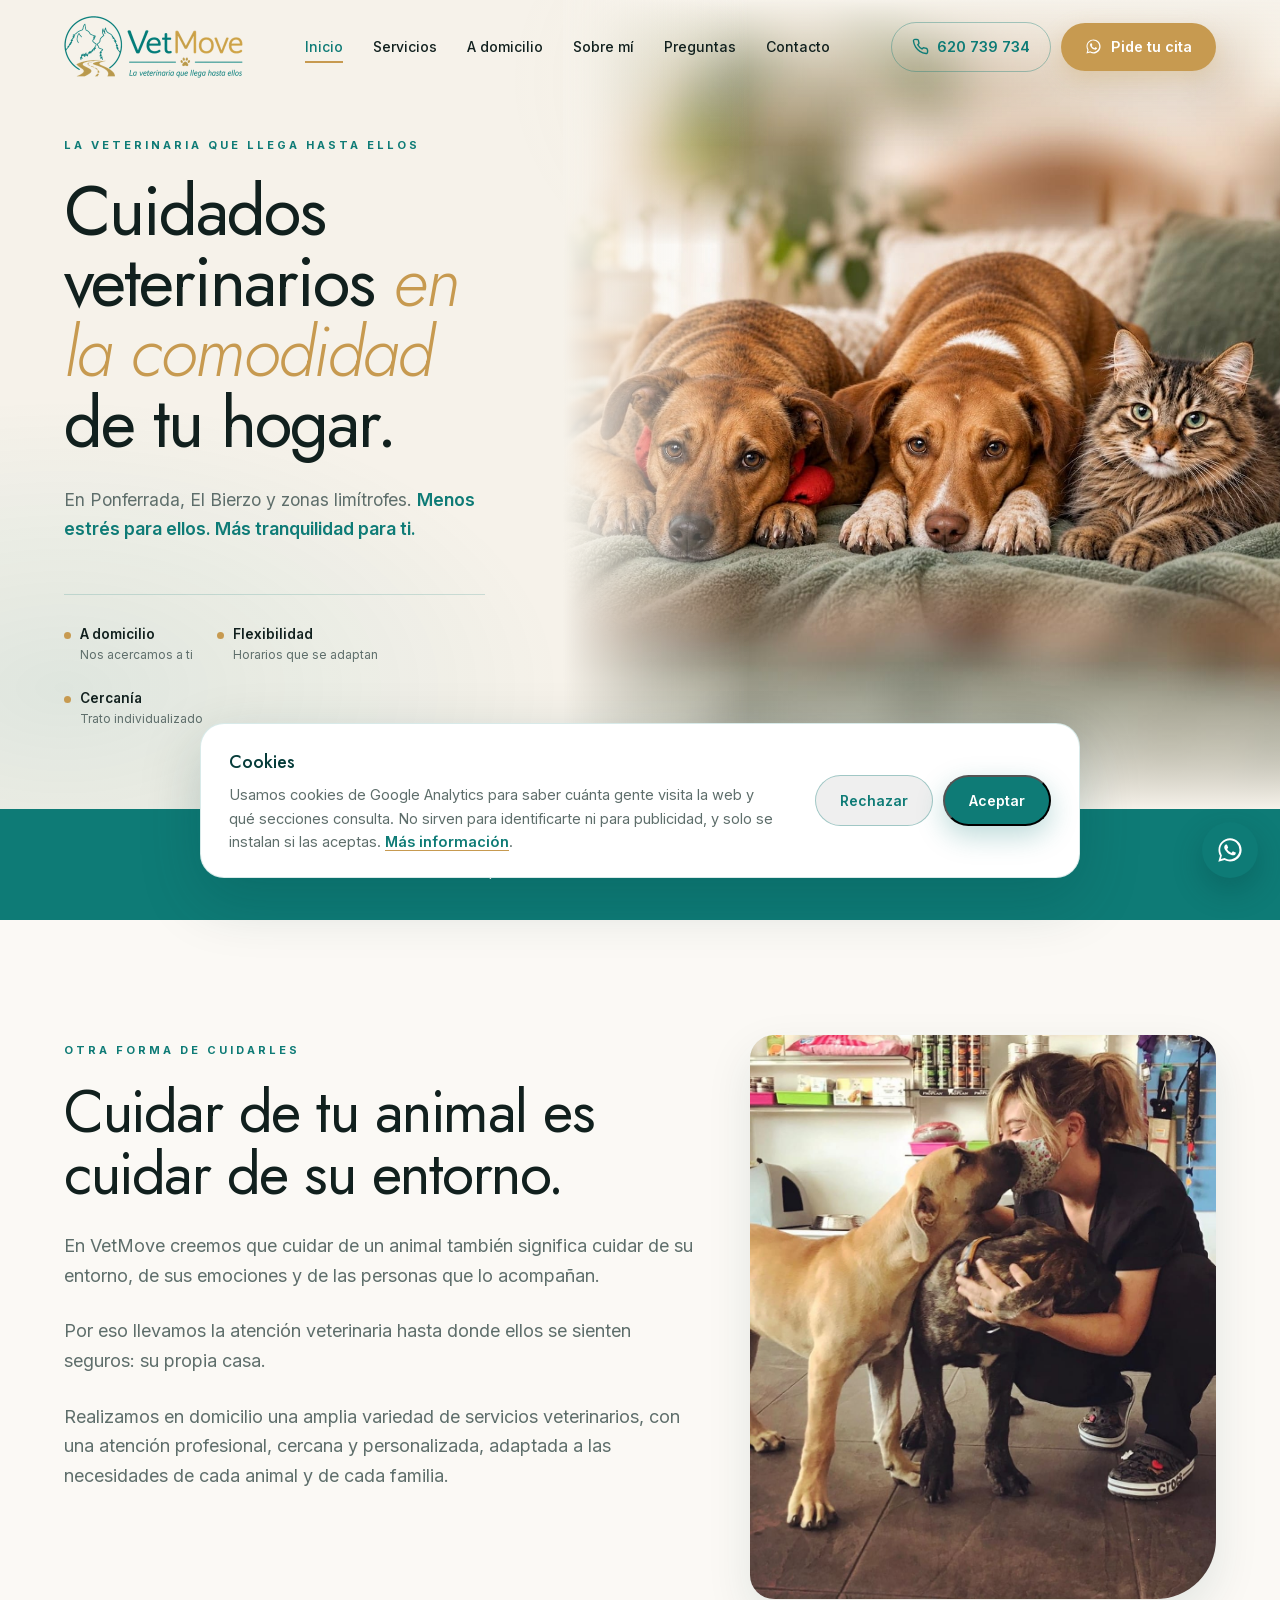
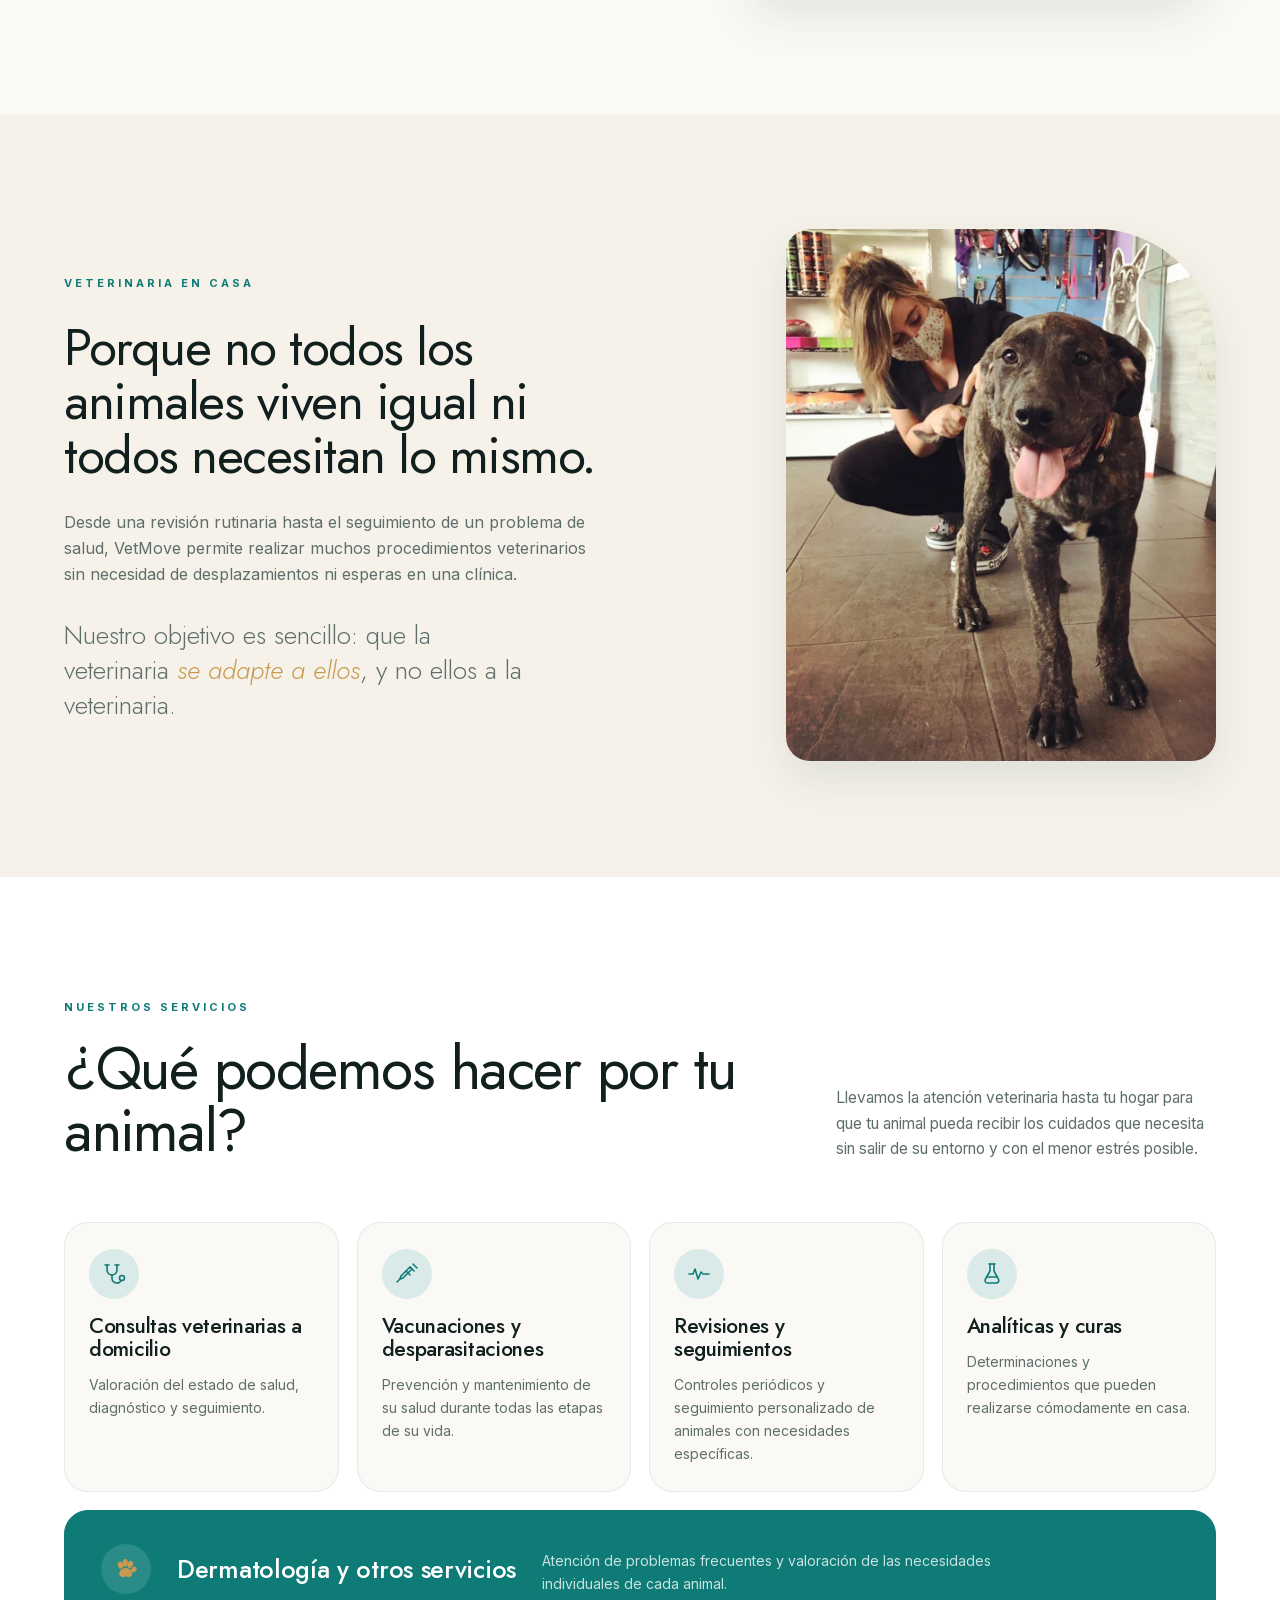
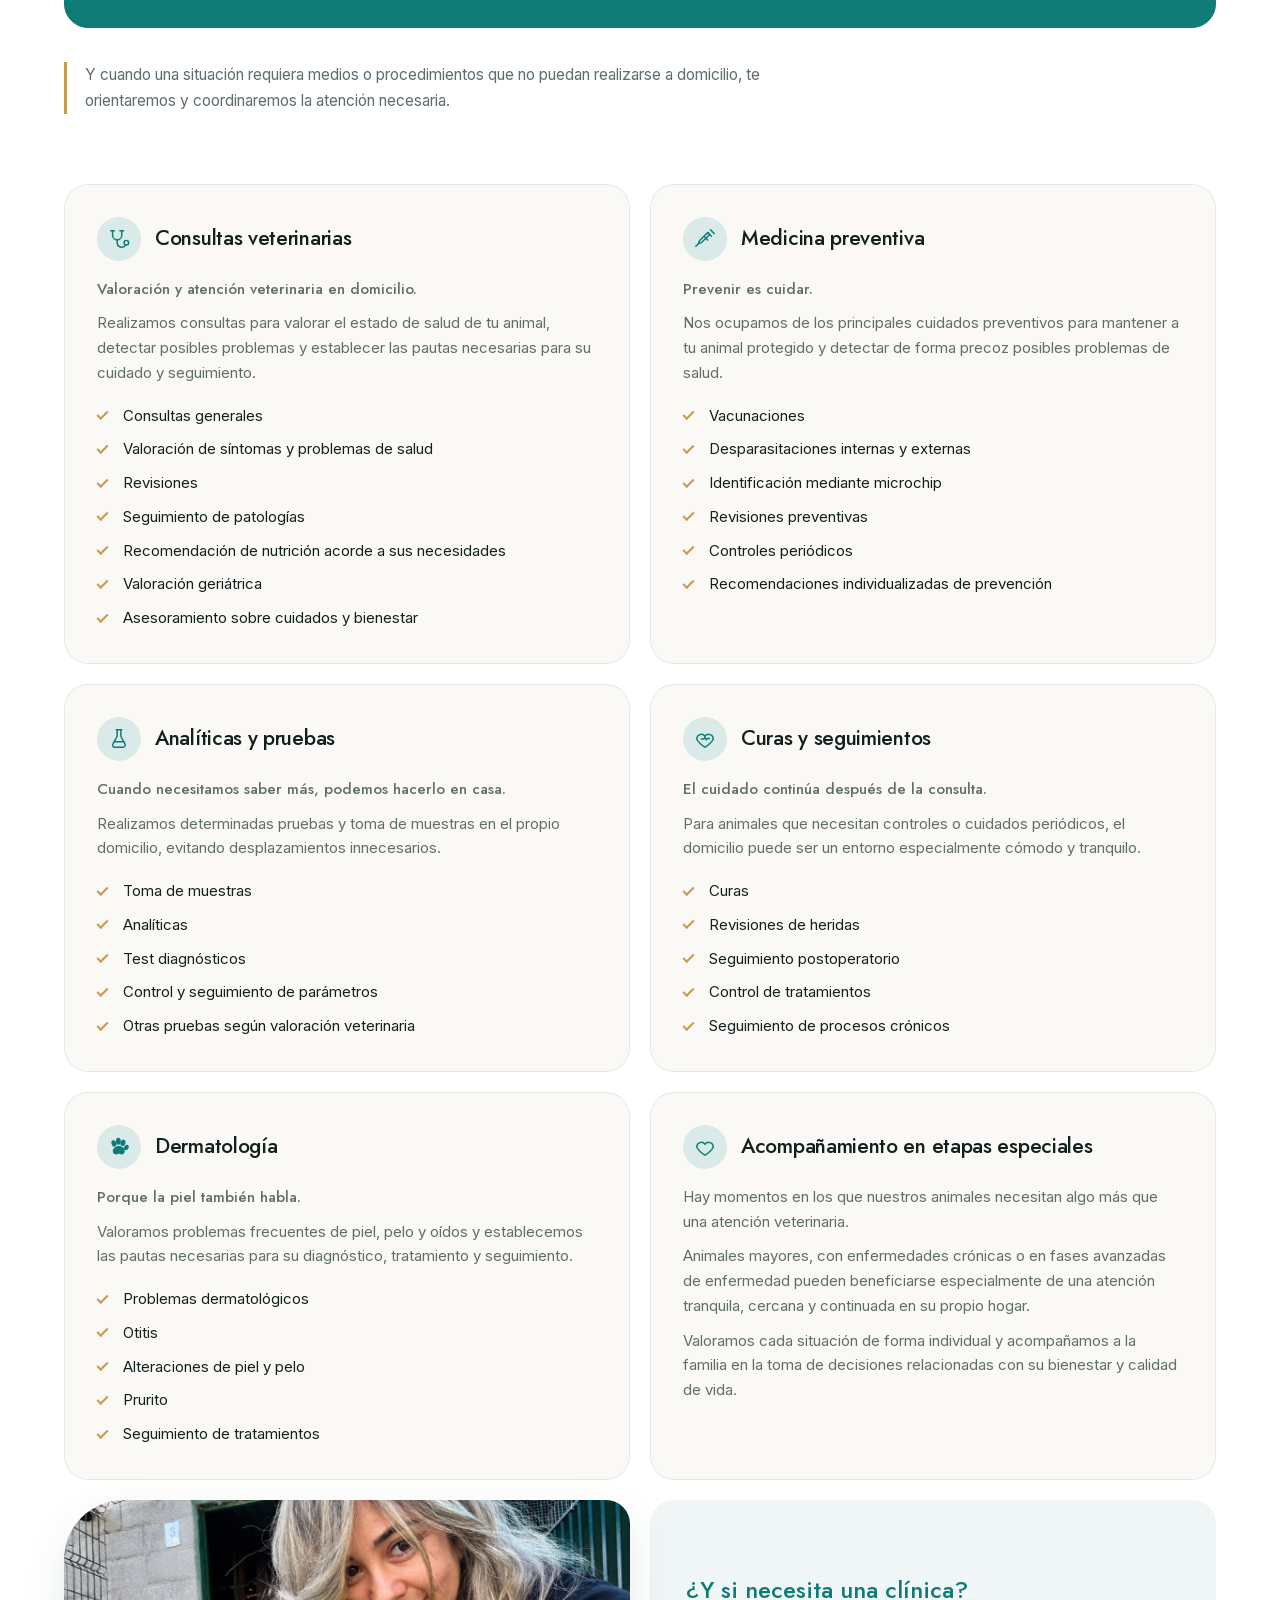
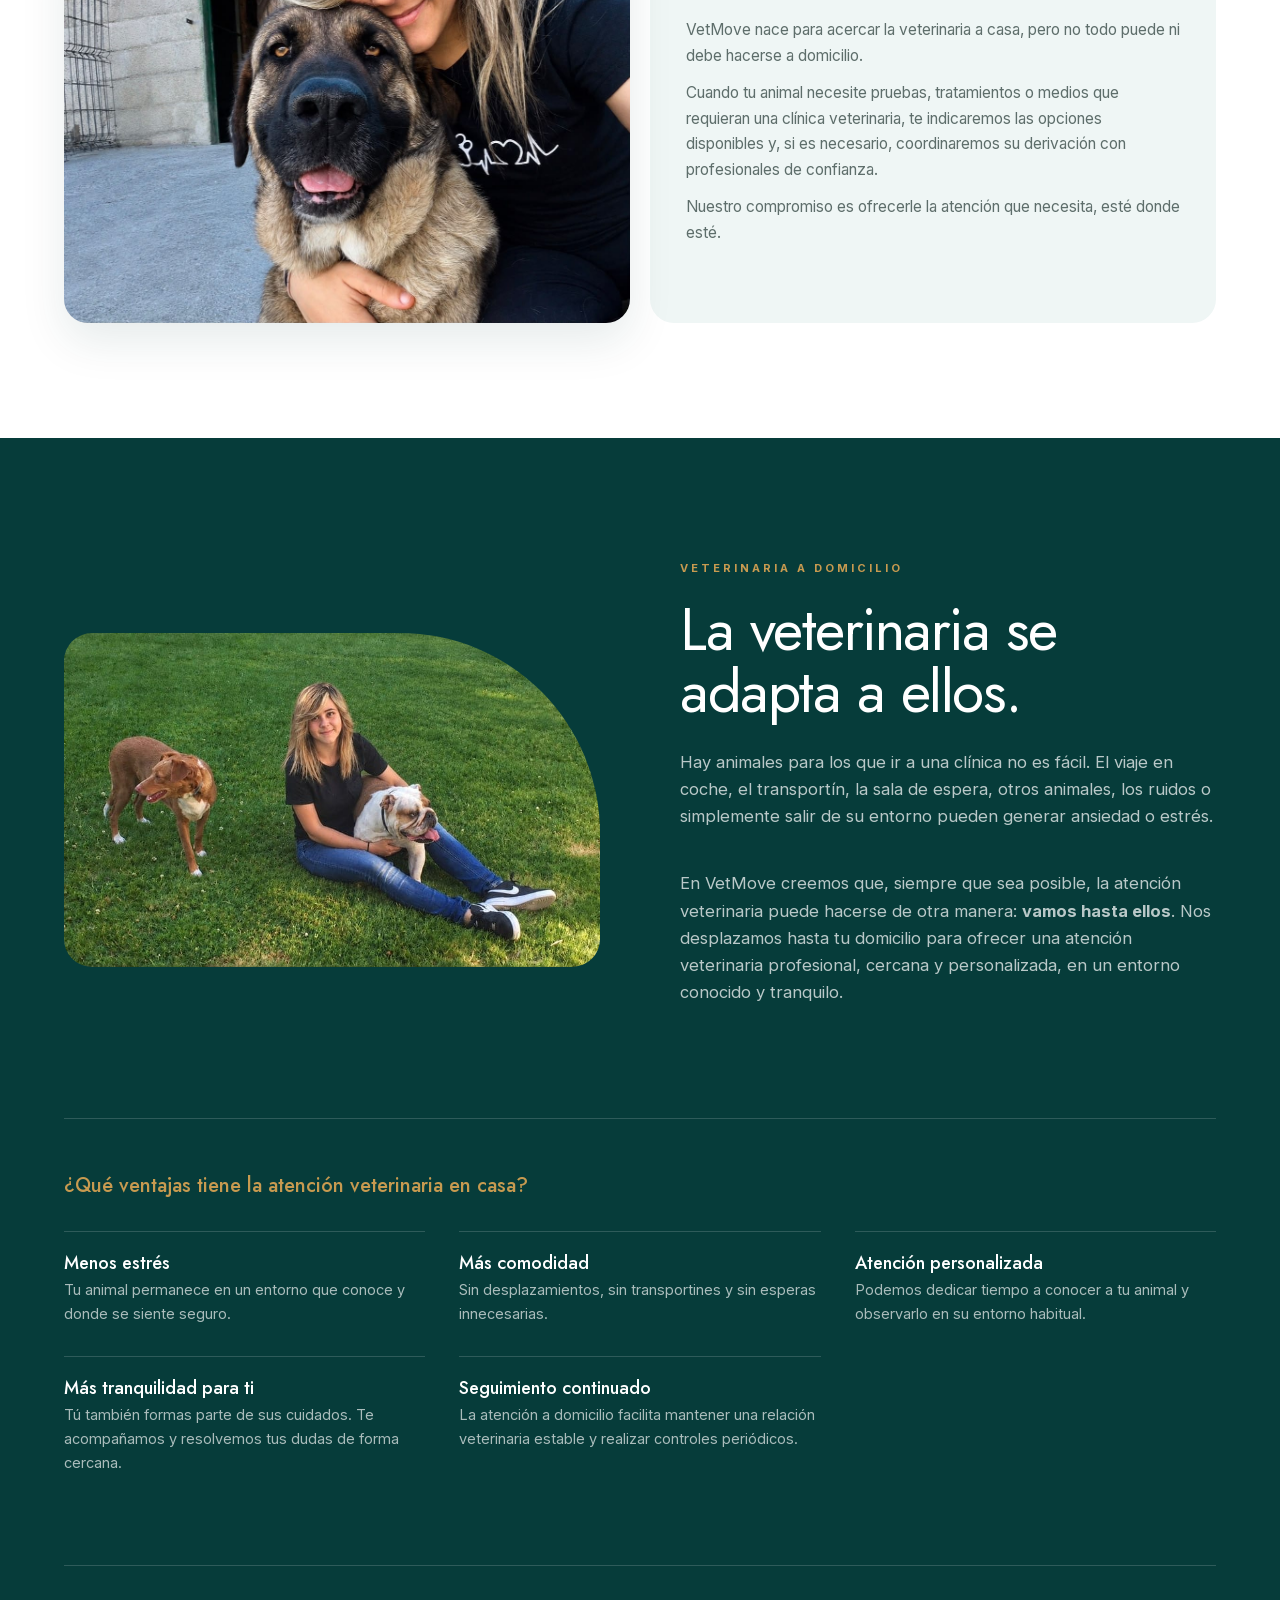
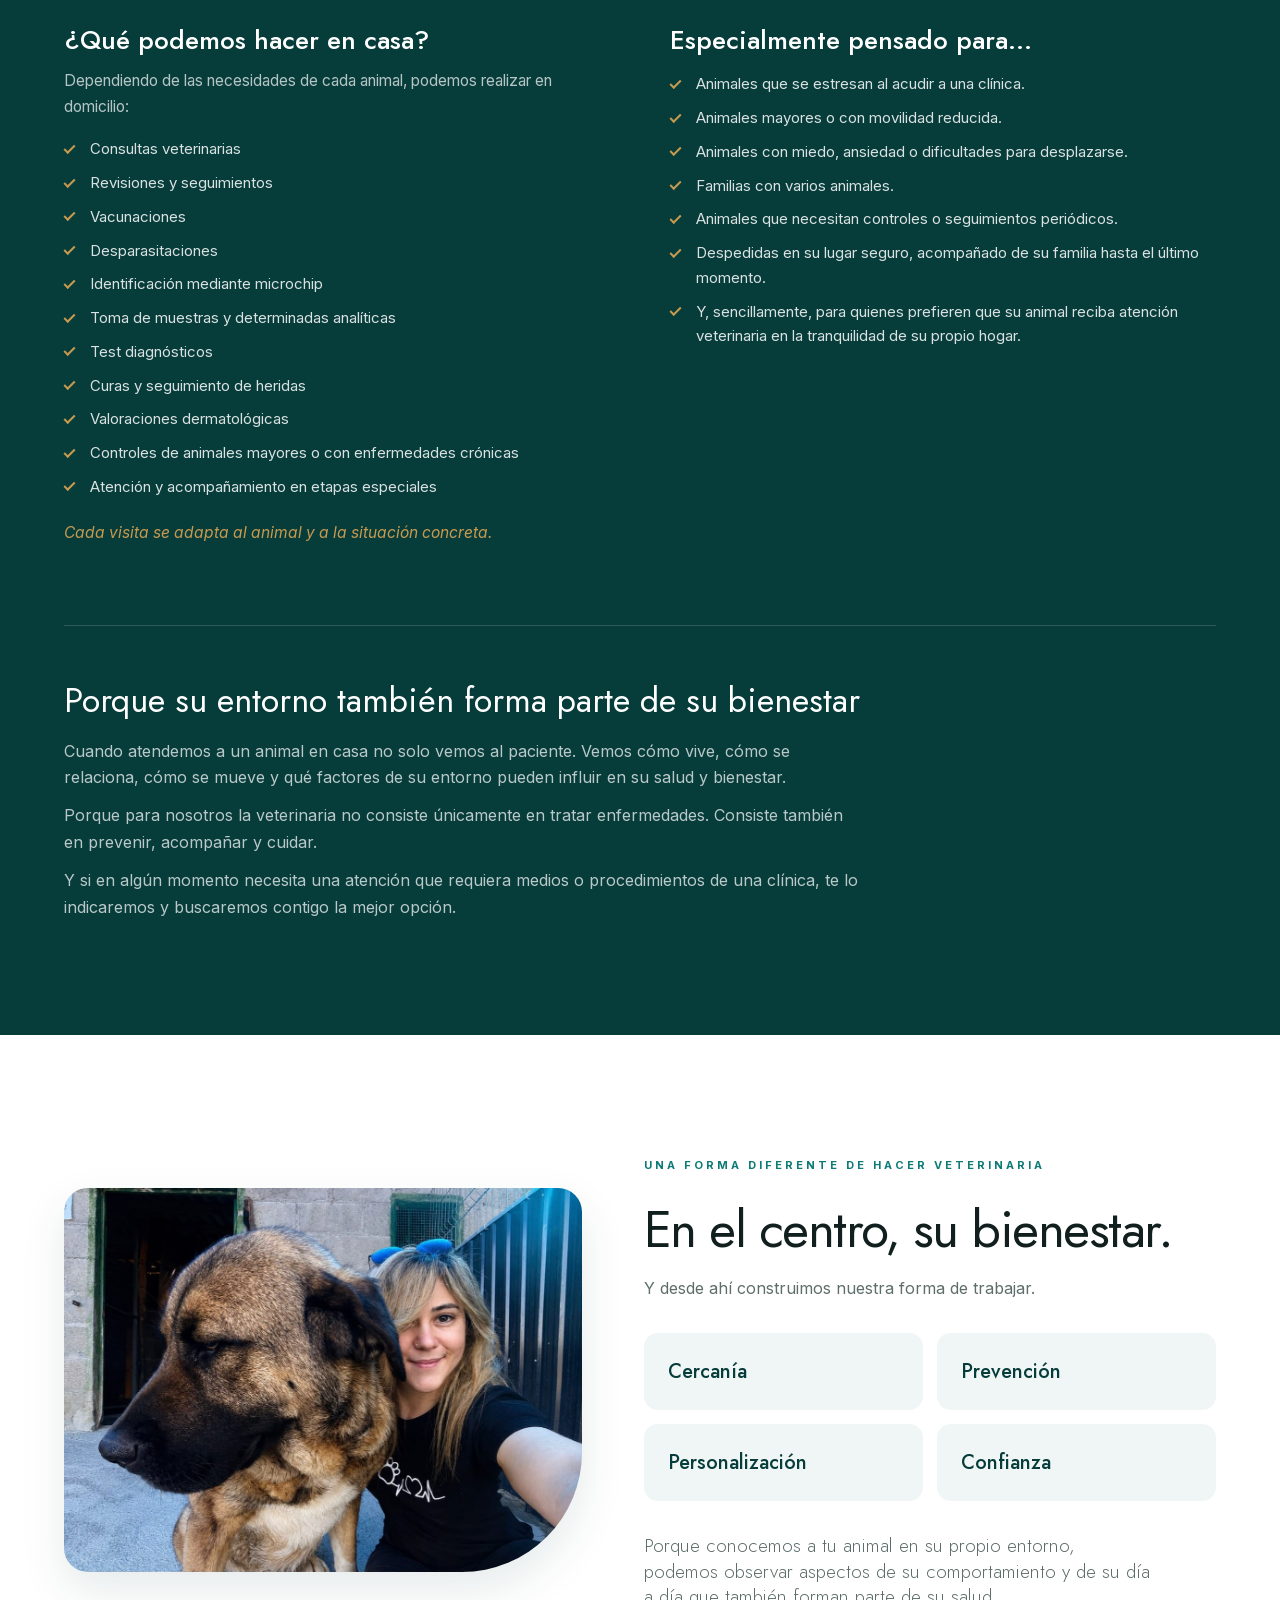
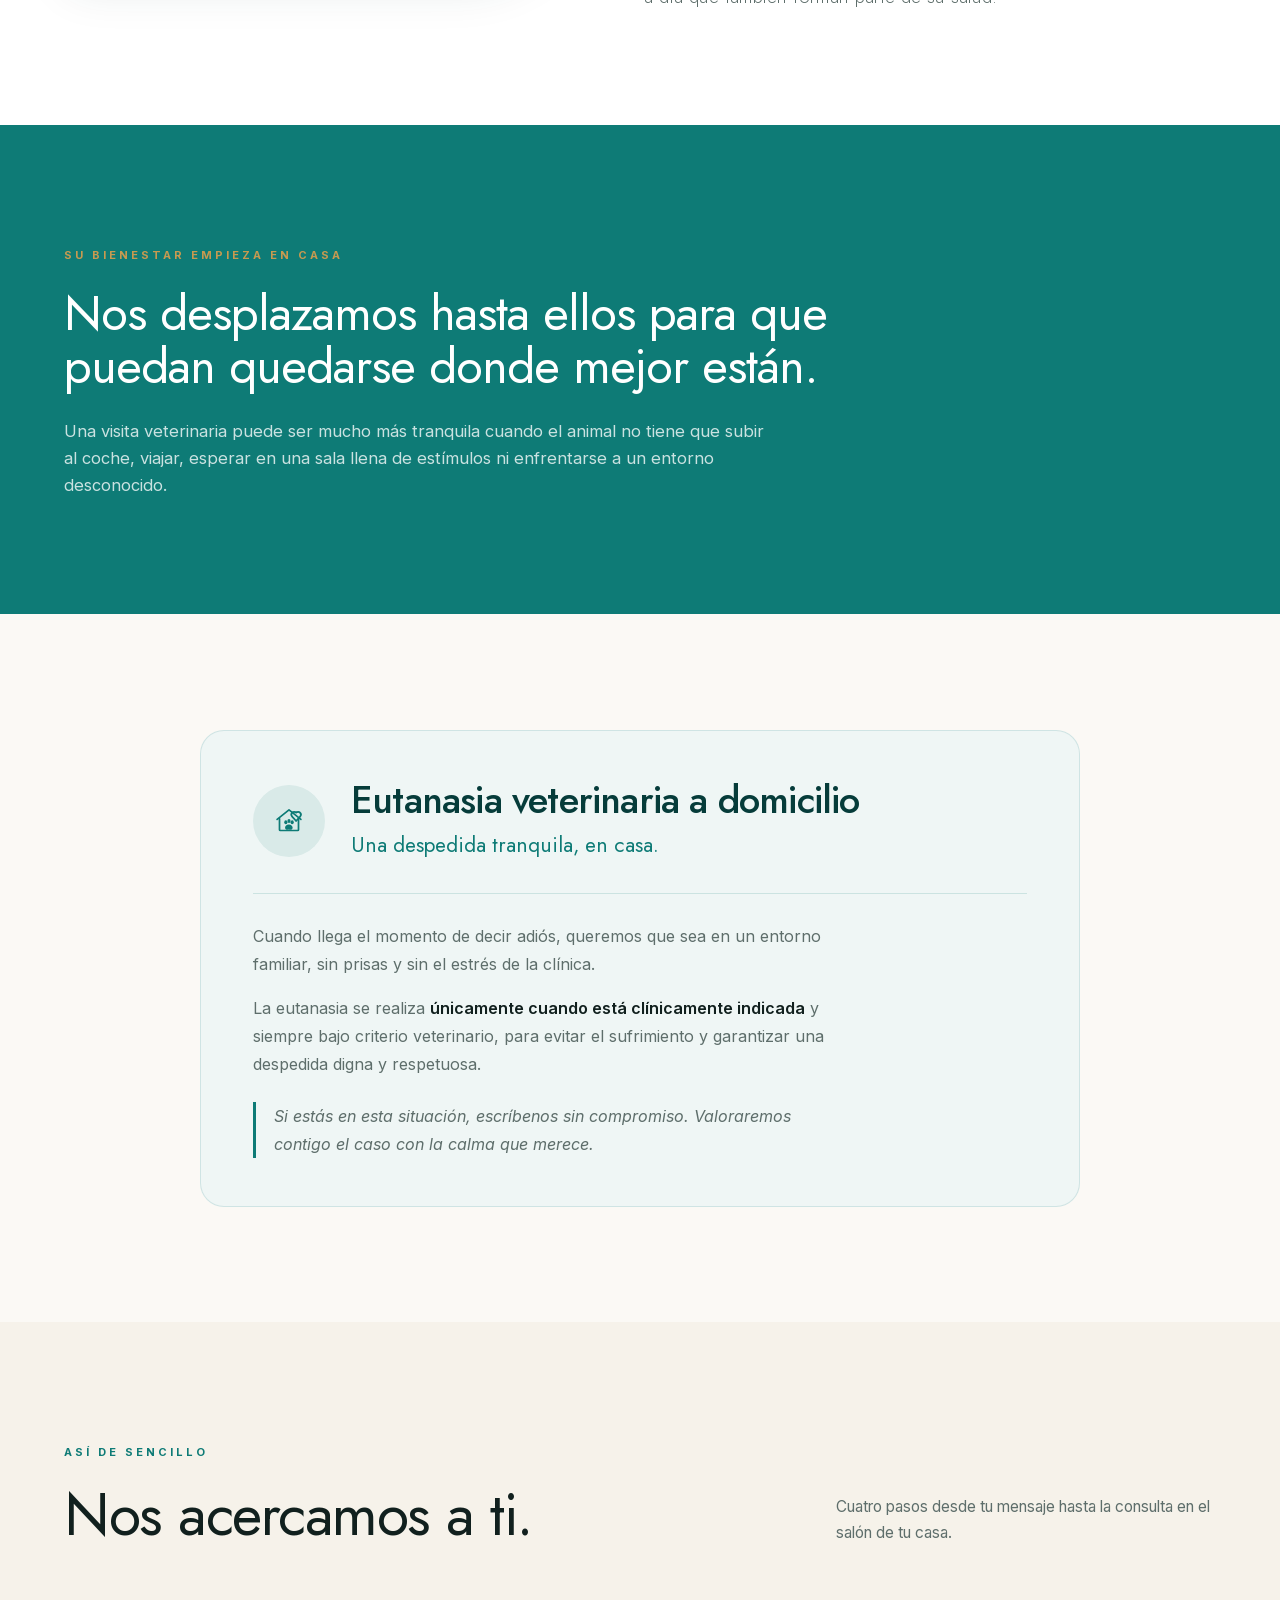
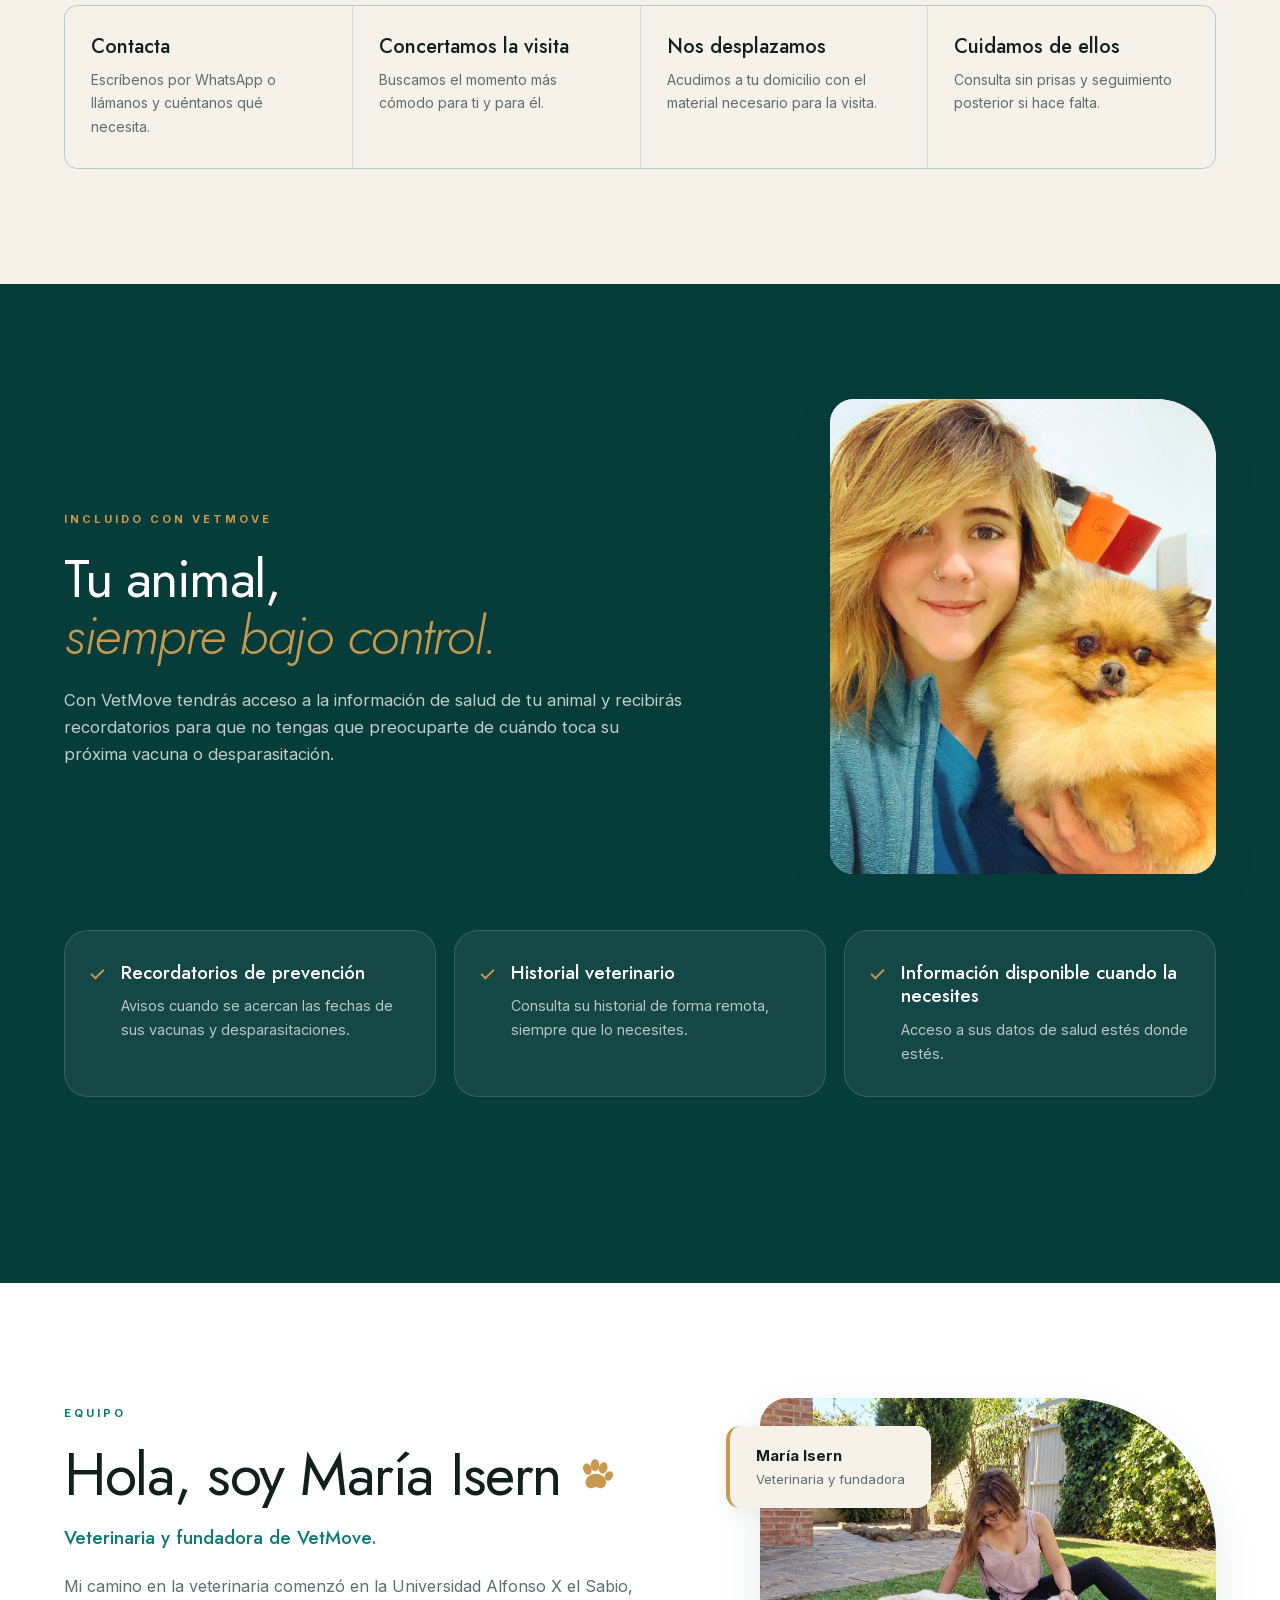
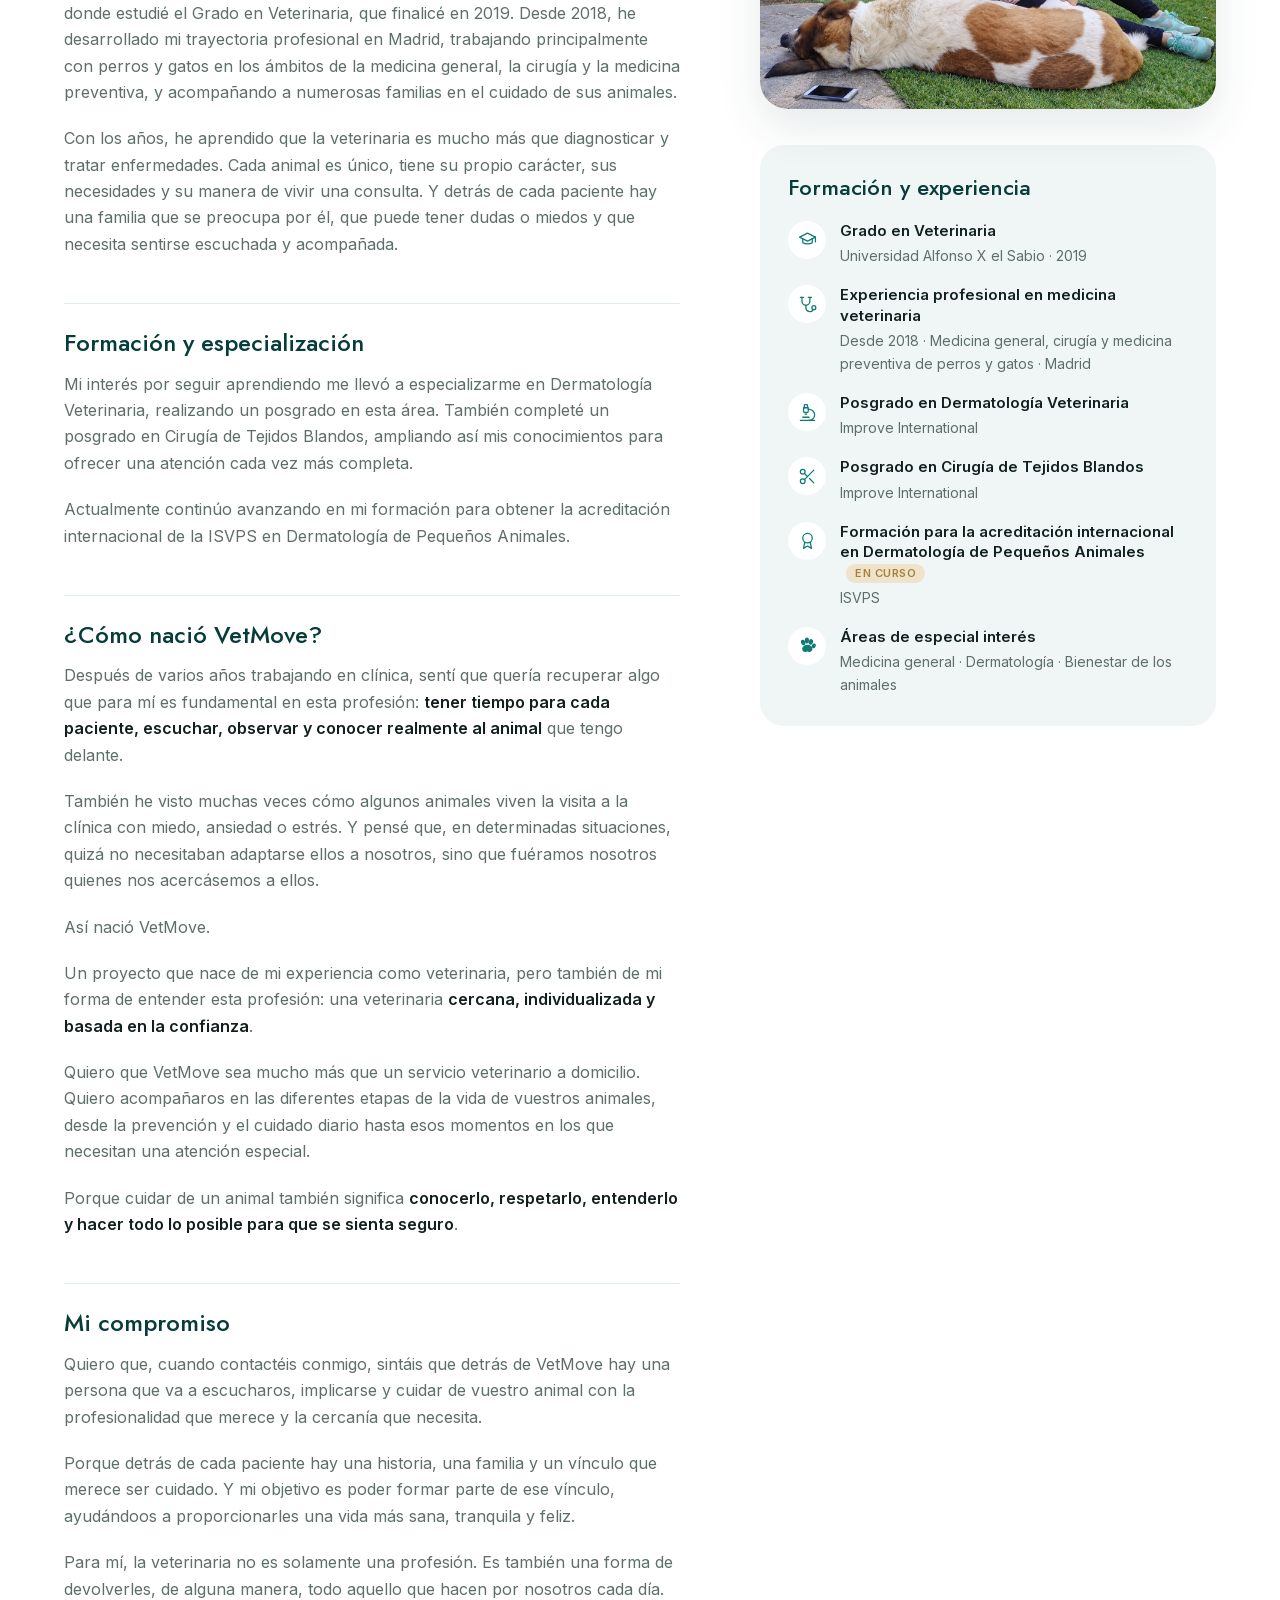
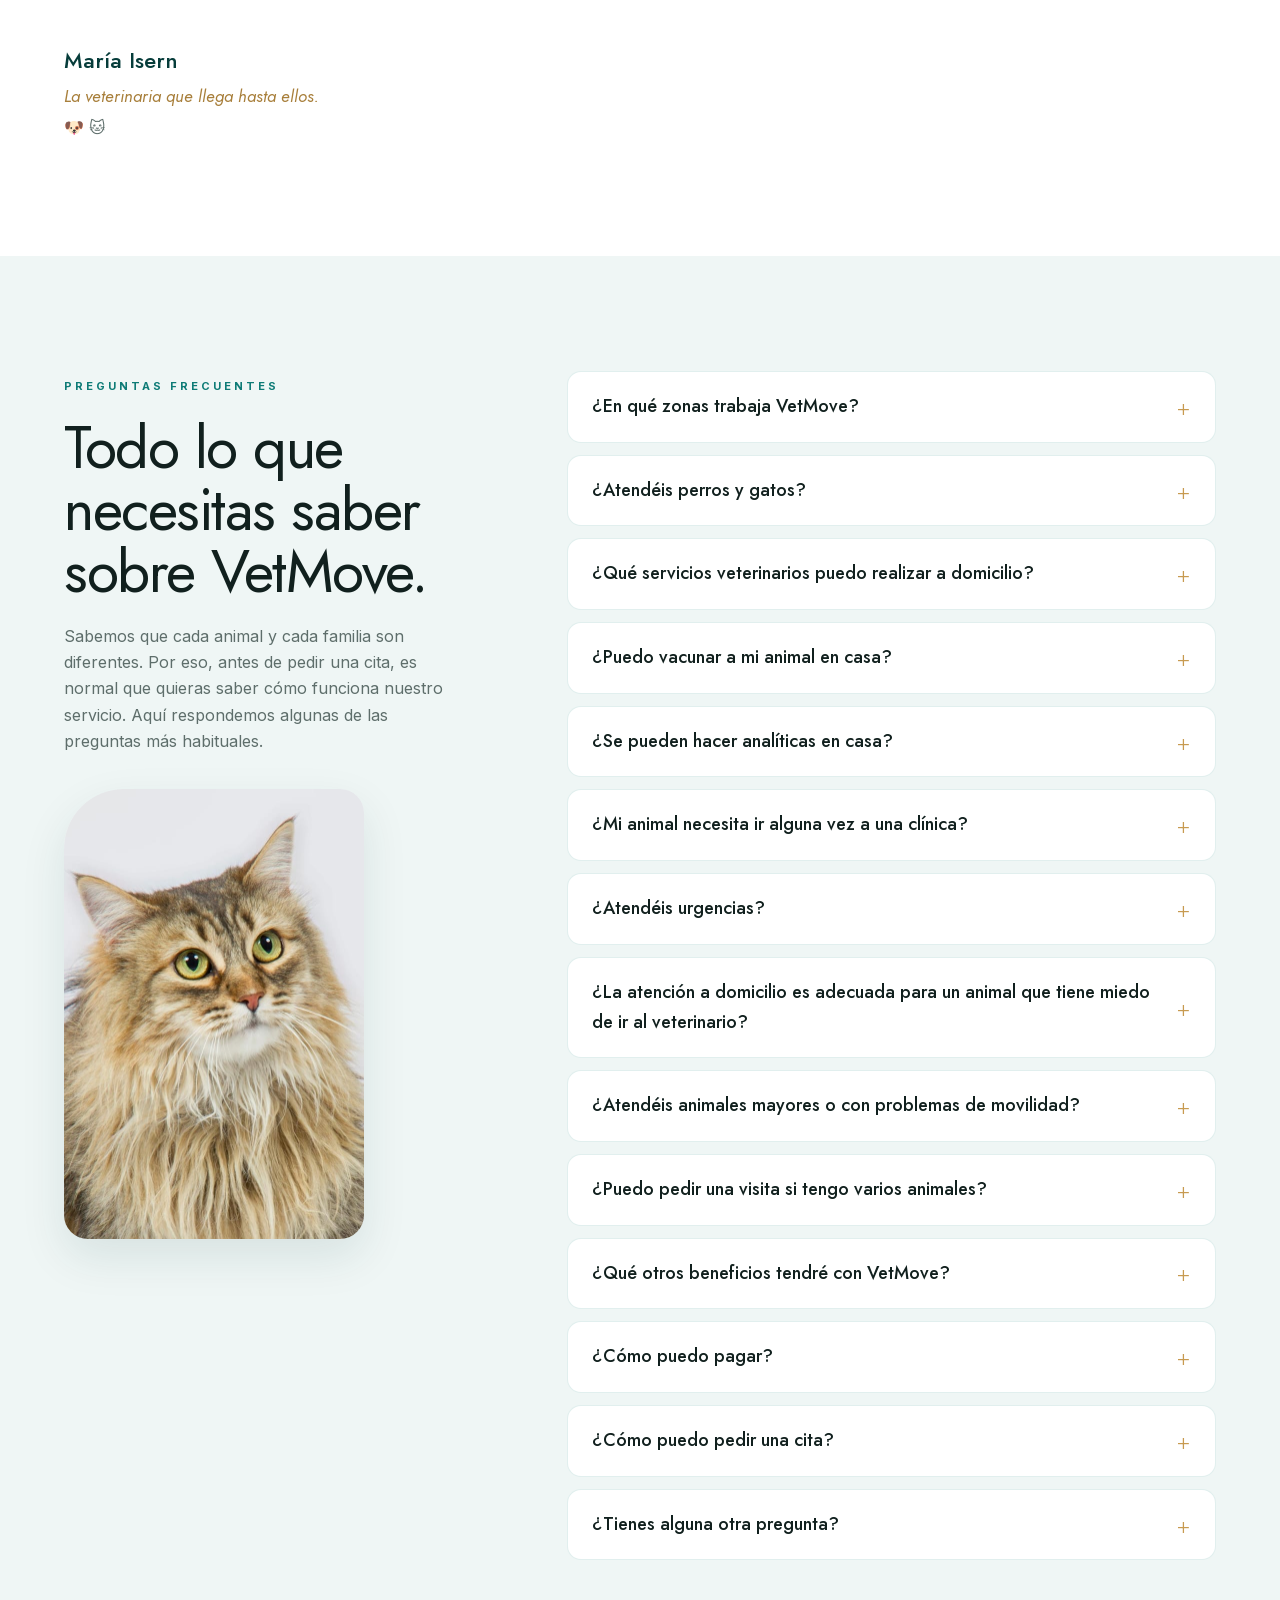
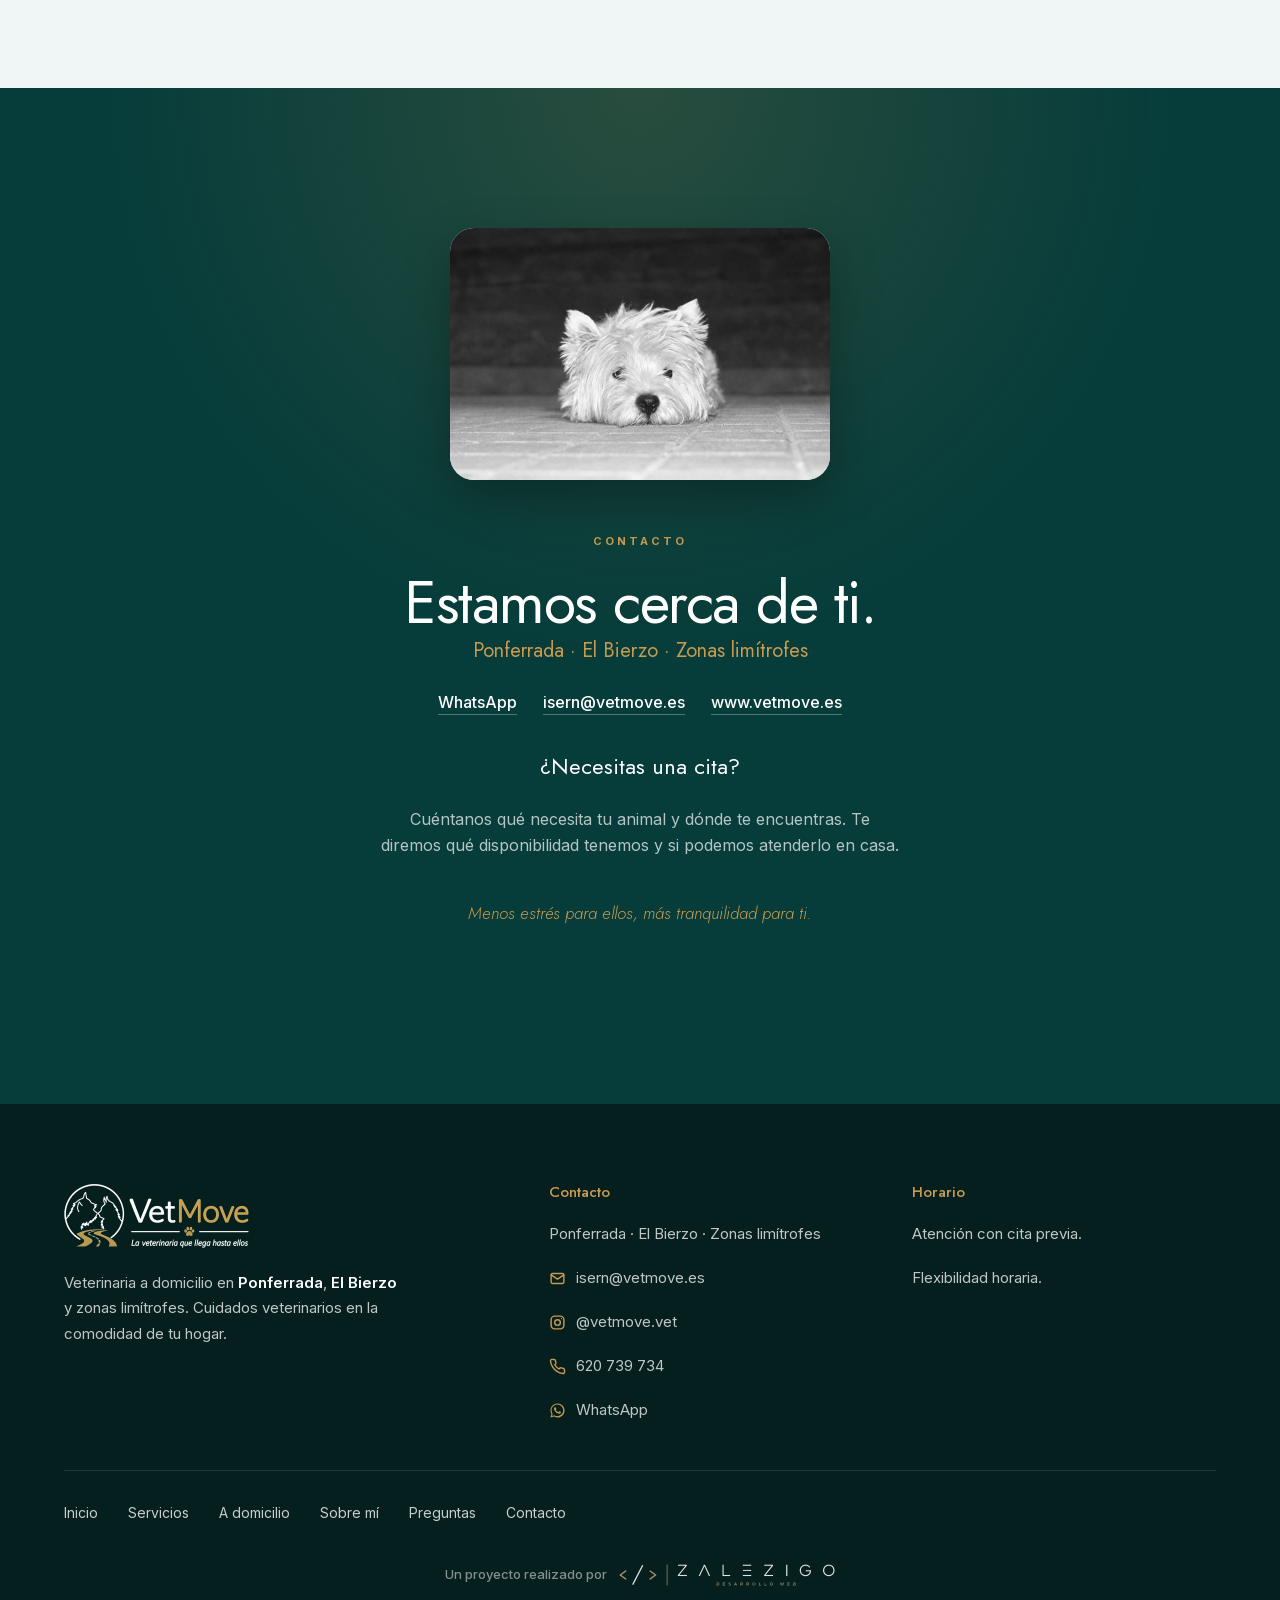
==== index.html @ a538770e "Anadir el codigo postal a los datos estructurados El bloque de datos que lee Google tenia localidad " ====
<!DOCTYPE html>
<html lang="es">

<head>
    <meta charset="UTF-8">
    <meta name="viewport" content="width=device-width, initial-scale=1.0">
    <meta name="theme-color" content="#0E7B76">

    <title>VetMove | Veterinaria a domicilio en Ponferrada y El Bierzo</title>

    <meta name="description"
        content="Veterinaria a domicilio en Ponferrada, El Bierzo y zonas limítrofes. Cuidados en la comodidad de tu hogar: menos estrés para ellos, más tranquilidad para ti.">

    <link rel="canonical" href="https://vetmove.es/">

    <!-- Redes sociales / WhatsApp -->
    <meta property="og:type" content="website">
    <meta property="og:locale" content="es_ES">
    <meta property="og:site_name" content="VetMove">
    <meta property="og:title" content="VetMove | La veterinaria que llega hasta ellos">
    <meta property="og:description"
        content="Cuidados veterinarios en la comodidad de tu hogar, en Ponferrada, El Bierzo y zonas limítrofes.">
    <meta property="og:url" content="https://vetmove.es/">
    <meta property="og:image" content="https://vetmove.es/img/mascotas-fundadora.jpg">
    <meta name="twitter:card" content="summary_large_image">

    <link rel="icon" href="img/logo-vetmove-emblema.png" type="image/png">    <link rel="stylesheet" href="css/style.css?v=78">
</head>

<body>

    <a href="#inicio" class="skip-link">Saltar al contenido</a>


    <!-- ==================== HEADER ==================== -->
    <header class="header" id="header">

        <div class="container nav">

            <a href="#inicio" class="logo">
                <img src="img/logo-vetmove.png"
                    alt="VetMove · La veterinaria que llega hasta ellos"
                    width="358" height="124">
            </a>

            <nav class="nav-menu" id="nav-menu" aria-label="Menú principal">
                <a href="#inicio">Inicio</a>
                <a href="#servicios">Servicios</a>
                <a href="#domicilio">A domicilio</a>
                <a href="#sobre-mi">Sobre mí</a>
                <a href="#faq">Preguntas</a>
                <a href="#contacto">Contacto</a>
            </nav>

            <div class="nav-acciones">

                <a href="tel:+34620739734" class="btn btn-llamar" aria-label="Llamar al 620 739 734">
                    <svg viewBox="0 0 24 24" fill="none" stroke="currentColor" stroke-width="2" stroke-linecap="round" stroke-linejoin="round" aria-hidden="true">
                        <path d="M22 16.9v3a2 2 0 0 1-2.2 2 19.8 19.8 0 0 1-8.6-3.1 19.5 19.5 0 0 1-6-6A19.8 19.8 0 0 1 2.1 4.2 2 2 0 0 1 4.1 2h3a2 2 0 0 1 2 1.7c.1.9.3 1.8.6 2.6a2 2 0 0 1-.5 2.1L8.1 9.5a16 16 0 0 0 6 6l1.1-1.1a2 2 0 0 1 2.1-.5c.8.3 1.7.5 2.6.6a2 2 0 0 1 1.7 2z" />
                    </svg>
                    <span>620 739 734</span>
                </a>

                <a href="https://wa.me/34620739734" class="btn btn-nav" target="_blank" rel="noopener">
                    <svg viewBox="0 0 24 24" fill="currentColor" aria-hidden="true">
                        <path d="M12.04 2C6.58 2 2.13 6.45 2.13 11.91c0 1.75.46 3.45 1.32 4.95L2 22l5.25-1.38c1.45.79 3.08 1.21 4.79 1.21h.01c5.46 0 9.91-4.45 9.91-9.91S17.5 2 12.04 2zm0 18.15h-.01c-1.52 0-3.01-.41-4.3-1.18l-.31-.18-3.2.84.85-3.12-.2-.32a8.21 8.21 0 0 1-1.26-4.38c0-4.54 3.7-8.23 8.24-8.23a8.2 8.2 0 0 1 8.23 8.24c0 4.54-3.7 8.23-8.24 8.23zm4.52-6.16c-.25-.12-1.47-.72-1.69-.81-.23-.08-.39-.12-.56.13-.16.24-.64.8-.79.97-.14.16-.29.18-.54.06-.25-.13-1.05-.39-1.99-1.23-.74-.66-1.23-1.47-1.38-1.72-.14-.25-.01-.38.11-.5.11-.11.25-.29.37-.43.13-.15.17-.25.25-.41.08-.17.04-.31-.02-.43-.06-.13-.56-1.35-.77-1.84-.2-.48-.41-.42-.56-.43h-.48c-.16 0-.43.06-.65.31-.22.25-.85.84-.85 2.04s.87 2.37 1 2.53c.12.17 1.72 2.62 4.16 3.67.58.25 1.03.4 1.39.51.58.19 1.11.16 1.53.1.47-.07 1.44-.59 1.64-1.16.2-.57.2-1.05.14-1.16-.06-.1-.22-.16-.47-.28z" />
                    </svg>
                    <span>Pide tu cita</span>
                </a>

            </div>

            <button class="menu-toggle" id="menu-toggle"
                aria-label="Abrir menú" aria-expanded="false" aria-controls="nav-menu">
                <span></span>
                <span></span>
                <span></span>
            </button>

        </div>

    </header>


    <main>

        <!-- ==================== INICIO / HERO ==================== -->
        <section class="hero" id="inicio">

            <div class="container hero-grid">

                <div class="hero-content">

                    <span class="eyebrow dark">
                        La veterinaria que llega hasta ellos
                    </span>

                    <h1>
                        Cuidados veterinarios
                        <span>en la comodidad</span>
                        de tu hogar.
                    </h1>

                    <p class="hero-text">
                        En Ponferrada, El Bierzo y zonas limítrofes.
                        <strong>Menos estrés para ellos. Más tranquilidad para ti.</strong>
                    </p>



                    <ul class="hero-info">

                        <li>
                            <strong>A domicilio</strong>
                            <span>Nos acercamos a ti</span>
                        </li>

                        <li>
                            <strong>Flexibilidad</strong>
                            <span>Horarios que se adaptan</span>
                        </li>

                        <li>
                            <strong>Cercanía</strong>
                            <span>Trato individualizado</span>
                        </li>

                    </ul>

                </div>


                <!-- EL SELLO DE VETMOVE: sus tres mascotas -->
                <figure class="hero-figure">

                    <span class="media hero-image">
                        <img src="img/portada-fundida.jpg"
                            alt="Los dos perros y el gato de María Isern, descansando juntos en casa sobre una manta"
                            width="1400" height="1330" loading="eager" fetchpriority="high">
                    </span>

                    <figcaption>
                        <span aria-hidden="true">♡</span>
                        Menos estrés para ellos, más tranquilidad para ti
                    </figcaption>

                </figure>

            </div>

        </section>


        <!-- ==================== SELLO / MARCA ==================== -->
        <section class="stamp">

            <div class="container stamp-inner">

                <span class="paw" aria-hidden="true">
                    <svg viewBox="0 0 100 100">
                        <ellipse cx="27" cy="34" rx="11" ry="15" transform="rotate(-18 27 34)" />
                        <ellipse cx="47" cy="24" rx="11" ry="16" />
                        <ellipse cx="68" cy="31" rx="11" ry="15" transform="rotate(16 68 31)" />
                        <ellipse cx="83" cy="52" rx="10" ry="13" transform="rotate(34 83 52)" />
                        <path d="M50 46c14 0 26 11 26 23 0 9-7 15-16 15-5 0-7-3-11-3s-6 3-11 3c-9 0-16-6-16-15 0-12 12-23 28-23z" />
                    </svg>
                </span>

                <p>
                    Menos desplazamientos. Menos estrés. <em>Más bienestar.</em>
                </p>

            </div>

        </section>


        <!-- ==================== INTRO ==================== -->
        <section class="intro section">

            <div class="container intro-grid">

                <div class="intro-content reveal">

                    <span class="eyebrow dark">
                        Otra forma de cuidarles
                    </span>

                    <h2>
                        Cuidar de tu animal
                        es cuidar de su entorno.
                    </h2>

                    <p>
                        En VetMove creemos que cuidar de un animal también significa
                        cuidar de su entorno, de sus emociones y de las personas
                        que lo acompañan.
                    </p>

                    <p>
                        Por eso llevamos la atención veterinaria hasta donde ellos
                        se sienten seguros: su propia casa.
                    </p>

                    <p>
                        Realizamos en domicilio una amplia variedad de servicios
                        veterinarios, con una atención profesional, cercana y
                        personalizada, adaptada a las necesidades de cada animal
                        y de cada familia.
                    </p>


                </div>

                <figure class="section-photo intro-photo">
                        <img src="img/maria-isern-saludo.jpg" alt="María Isern saludando a dos perros que se acercan a ella"
                            width="1040" height="1259" loading="lazy" decoding="async">
                    </figure>

            </div>

        </section>


        <!-- ==================== VETERINARIA EN CASA ==================== -->
        <section class="home-intro section">

            <div class="container home-intro-grid">

                <div class="home-intro-texto reveal">

                    <span class="eyebrow dark">
                        Veterinaria en casa
                    </span>

                    <h2>
                        Porque no todos los animales viven igual
                        ni todos necesitan lo mismo.
                    </h2>

                    <p>
                        Desde una revisión rutinaria hasta el seguimiento de un
                        problema de salud, VetMove permite realizar muchos
                        procedimientos veterinarios sin necesidad de desplazamientos
                        ni esperas en una clínica.
                    </p>

                    <p class="lead-claim">
                        Nuestro objetivo es sencillo: que la veterinaria
                        <em>se adapte a ellos</em>, y no ellos a la veterinaria.
                    </p>

                </div>

                <figure class="section-photo home-intro-photo reveal">
                    <img src="img/maria-isern-exploracion.jpg"
                        alt="María Isern explorando a un perro durante una consulta"
                        width="960" height="1188" loading="lazy" decoding="async">
                </figure>

            </div>

        </section>


        <!-- ==================== QUÉ PODEMOS HACER POR TU ANIMAL ==================== -->
        <section class="services section" id="servicios">

            <div class="container">

                <div class="section-heading">

                    <div>
                        <span class="eyebrow dark">
                            Nuestros servicios
                        </span>

                        <h2>
                            ¿Qué podemos hacer
                            por tu animal?
                        </h2>
                    </div>

                    <p>
                        Llevamos la atención veterinaria hasta tu hogar para que tu
                        animal pueda recibir los cuidados que necesita sin salir de
                        su entorno y con el menor estrés posible.
                    </p>

                </div>


                <div class="services-grid">

                    <article class="service-card reveal">
                        <span class="service-icon" aria-hidden="true">
                            <svg viewBox="0 0 24 24" fill="none" stroke="currentColor"
                                stroke-width="1.6" stroke-linecap="round" stroke-linejoin="round">
                                <path d="M5 3v5a5 5 0 0 0 10 0V3" />
                                <path d="M3 3h4M13 3h4" />
                                <path d="M10 13v3a5 5 0 0 0 9 3" />
                                <circle cx="20" cy="16" r="2.5" />
                            </svg>
                        </span>

                        <h3>Consultas veterinarias a domicilio</h3>

                        <p>
                            Valoración del estado de salud, diagnóstico y seguimiento.
                        </p>
                    </article>


                    <article class="service-card reveal">
                        <span class="service-icon" aria-hidden="true">
                            <svg viewBox="0 0 24 24" fill="none" stroke="currentColor"
                                stroke-width="1.6" stroke-linecap="round" stroke-linejoin="round">
                                <path d="M18 2l4 4" />
                                <path d="M17 7l-9 9-3 1 1-3 9-9z" />
                                <path d="M15 5l4 4" />
                                <path d="M11 9l4 4" />
                                <path d="M5 17l-3 3" />
                            </svg>
                        </span>

                        <h3>Vacunaciones y desparasitaciones</h3>

                        <p>
                            Prevención y mantenimiento de su salud durante
                            todas las etapas de su vida.
                        </p>
                    </article>


                    <article class="service-card reveal">
                        <span class="service-icon" aria-hidden="true">
                            <svg viewBox="0 0 24 24" fill="none" stroke="currentColor"
                                stroke-width="1.6" stroke-linecap="round" stroke-linejoin="round">
                                <path d="M2 12h4l2-5 3 10 3-7 2 2h6" />
                            </svg>
                        </span>

                        <h3>Revisiones y seguimientos</h3>

                        <p>
                            Controles periódicos y seguimiento personalizado
                            de animales con necesidades específicas.
                        </p>
                    </article>


                    <article class="service-card reveal">
                        <span class="service-icon" aria-hidden="true">
                            <svg viewBox="0 0 24 24" fill="none" stroke="currentColor"
                                stroke-width="1.6" stroke-linecap="round" stroke-linejoin="round">
                                <path d="M9 2h6" />
                                <path d="M10 2v7l-4.5 8A2.5 2.5 0 0 0 7.7 21h8.6a2.5 2.5 0 0 0 2.2-3.7L14 9V2" />
                                <path d="M7 15h10" />
                            </svg>
                        </span>

                        <h3>Analíticas y curas</h3>

                        <p>
                            Determinaciones y procedimientos que pueden
                            realizarse cómodamente en casa.
                        </p>
                    </article>


                    <article class="service-card featured reveal">
                        <span class="service-icon" aria-hidden="true">
                            <svg viewBox="0 0 100 100" fill="currentColor">
                                <ellipse cx="27" cy="34" rx="11" ry="15" transform="rotate(-18 27 34)" />
                                <ellipse cx="47" cy="24" rx="11" ry="16" />
                                <ellipse cx="68" cy="31" rx="11" ry="15" transform="rotate(16 68 31)" />
                                <ellipse cx="83" cy="52" rx="10" ry="13" transform="rotate(34 83 52)" />
                                <path d="M50 46c14 0 26 11 26 23 0 9-7 15-16 15-5 0-7-3-11-3s-6 3-11 3c-9 0-16-6-16-15 0-12 12-23 28-23z" />
                            </svg>
                        </span>

                        <h3>Dermatología y otros servicios</h3>

                        <p>
                            Atención de problemas frecuentes y valoración de las
                            necesidades individuales de cada animal.
                        </p>
                    </article>

                </div>


                <p class="note-after-grid reveal">
                    Y cuando una situación requiera medios o procedimientos que no
                    puedan realizarse a domicilio, te orientaremos y coordinaremos
                    la atención necesaria.
                </p>


                <!-- Detalle de cada servicio -->
                <div class="service-blocks">

                    <article class="service-block reveal">

                        <header>
                            <span class="service-block-icon" aria-hidden="true">
                                <svg viewBox="0 0 24 24" fill="none" stroke="currentColor"
                                    stroke-width="1.6" stroke-linecap="round" stroke-linejoin="round">
                                    <path d="M5 3v5a5 5 0 0 0 10 0V3" />
                                    <path d="M3 3h4M13 3h4" />
                                    <path d="M10 13v3a5 5 0 0 0 9 3" />
                                    <circle cx="20" cy="16" r="2.5" />
                                </svg>
                            </span>
                            <h3>Consultas veterinarias</h3>
                        </header>

                        <p class="service-block-claim">
                            Valoración y atención veterinaria en domicilio.
                        </p>

                        <p>
                            Realizamos consultas para valorar el estado de salud de tu
                            animal, detectar posibles problemas y establecer las pautas
                            necesarias para su cuidado y seguimiento.
                        </p>

                        <ul class="check-list">
                            <li>Consultas generales</li>
                            <li>Valoración de síntomas y problemas de salud</li>
                            <li>Revisiones</li>
                            <li>Seguimiento de patologías</li>
                            <li>Recomendación de nutrición acorde a sus necesidades</li>
                            <li>Valoración geriátrica</li>
                            <li>Asesoramiento sobre cuidados y bienestar</li>
                        </ul>

                    </article>


                    <article class="service-block reveal">

                        <header>
                            <span class="service-block-icon" aria-hidden="true">
                                <svg viewBox="0 0 24 24" fill="none" stroke="currentColor"
                                    stroke-width="1.6" stroke-linecap="round" stroke-linejoin="round">
                                    <path d="M18 2l4 4" />
                                    <path d="M17 7l-9 9-3 1 1-3 9-9z" />
                                    <path d="M15 5l4 4" />
                                    <path d="M11 9l4 4" />
                                    <path d="M5 17l-3 3" />
                                </svg>
                            </span>
                            <h3>Medicina preventiva</h3>
                        </header>

                        <p class="service-block-claim">
                            Prevenir es cuidar.
                        </p>

                        <p>
                            Nos ocupamos de los principales cuidados preventivos para
                            mantener a tu animal protegido y detectar de forma precoz
                            posibles problemas de salud.
                        </p>

                        <ul class="check-list">
                            <li>Vacunaciones</li>
                            <li>Desparasitaciones internas y externas</li>
                            <li>Identificación mediante microchip</li>
                            <li>Revisiones preventivas</li>
                            <li>Controles periódicos</li>
                            <li>Recomendaciones individualizadas de prevención</li>
                        </ul>

                    </article>


                    <article class="service-block reveal">

                        <header>
                            <span class="service-block-icon" aria-hidden="true">
                                <svg viewBox="0 0 24 24" fill="none" stroke="currentColor"
                                    stroke-width="1.6" stroke-linecap="round" stroke-linejoin="round">
                                    <path d="M9 2h6" />
                                    <path d="M10 2v7l-4.5 8A2.5 2.5 0 0 0 7.7 21h8.6a2.5 2.5 0 0 0 2.2-3.7L14 9V2" />
                                    <path d="M7 15h10" />
                                </svg>
                            </span>
                            <h3>Analíticas y pruebas</h3>
                        </header>

                        <p class="service-block-claim">
                            Cuando necesitamos saber más, podemos hacerlo en casa.
                        </p>

                        <p>
                            Realizamos determinadas pruebas y toma de muestras en el
                            propio domicilio, evitando desplazamientos innecesarios.
                        </p>

                        <ul class="check-list">
                            <li>Toma de muestras</li>
                            <li>Analíticas</li>
                            <li>Test diagnósticos</li>
                            <li>Control y seguimiento de parámetros</li>
                            <li>Otras pruebas según valoración veterinaria</li>
                        </ul>

                    </article>


                    <article class="service-block reveal">

                        <header>
                            <span class="service-block-icon" aria-hidden="true">
                                <svg viewBox="0 0 24 24" fill="none" stroke="currentColor"
                                    stroke-width="1.6" stroke-linecap="round" stroke-linejoin="round">
                                    <path d="M12 21s-7-4.6-9-9a5 5 0 0 1 9-3 5 5 0 0 1 9 3c-2 4.4-9 9-9 9z" />
                                    <path d="M8 12h3l1-2 1.5 3 1-1.5H17" />
                                </svg>
                            </span>
                            <h3>Curas y seguimientos</h3>
                        </header>

                        <p class="service-block-claim">
                            El cuidado continúa después de la consulta.
                        </p>

                        <p>
                            Para animales que necesitan controles o cuidados periódicos,
                            el domicilio puede ser un entorno especialmente cómodo
                            y tranquilo.
                        </p>

                        <ul class="check-list">
                            <li>Curas</li>
                            <li>Revisiones de heridas</li>
                            <li>Seguimiento postoperatorio</li>
                            <li>Control de tratamientos</li>
                            <li>Seguimiento de procesos crónicos</li>
                        </ul>

                    </article>


                    <article class="service-block reveal">

                        <header>
                            <span class="service-block-icon" aria-hidden="true">
                                <svg viewBox="0 0 100 100" fill="currentColor">
                                    <ellipse cx="27" cy="34" rx="11" ry="15" transform="rotate(-18 27 34)" />
                                    <ellipse cx="47" cy="24" rx="11" ry="16" />
                                    <ellipse cx="68" cy="31" rx="11" ry="15" transform="rotate(16 68 31)" />
                                    <ellipse cx="83" cy="52" rx="10" ry="13" transform="rotate(34 83 52)" />
                                    <path d="M50 46c14 0 26 11 26 23 0 9-7 15-16 15-5 0-7-3-11-3s-6 3-11 3c-9 0-16-6-16-15 0-12 12-23 28-23z" />
                                </svg>
                            </span>
                            <h3>Dermatología</h3>
                        </header>

                        <p class="service-block-claim">
                            Porque la piel también habla.
                        </p>

                        <p>
                            Valoramos problemas frecuentes de piel, pelo y oídos y
                            establecemos las pautas necesarias para su diagnóstico,
                            tratamiento y seguimiento.
                        </p>

                        <ul class="check-list">
                            <li>Problemas dermatológicos</li>
                            <li>Otitis</li>
                            <li>Alteraciones de piel y pelo</li>
                            <li>Prurito</li>
                            <li>Seguimiento de tratamientos</li>
                        </ul>

                    </article>


                    <article class="service-block reveal">

                        <header>
                            <span class="service-block-icon" aria-hidden="true">
                                <svg viewBox="0 0 24 24" fill="none" stroke="currentColor"
                                    stroke-width="1.6" stroke-linecap="round" stroke-linejoin="round">
                                    <path d="M12 21s-7-4.6-9-9a5 5 0 0 1 9-3 5 5 0 0 1 9 3c-2 4.4-9 9-9 9z" />
                                </svg>
                            </span>
                            <h3>Acompañamiento en etapas especiales</h3>
                        </header>

                        <p>
                            Hay momentos en los que nuestros animales necesitan algo
                            más que una atención veterinaria.
                        </p>

                        <p>
                            Animales mayores, con enfermedades crónicas o en fases
                            avanzadas de enfermedad pueden beneficiarse especialmente
                            de una atención tranquila, cercana y continuada en su
                            propio hogar.
                        </p>

                        <p>
                            Valoramos cada situación de forma individual y acompañamos
                            a la familia en la toma de decisiones relacionadas con su
                            bienestar y calidad de vida.
                        </p>

                    </article>

                </div>


                <!-- ¿Y si necesita una clínica? -->
                <div class="clinic-block">

                    <figure class="section-photo clinic-photo">
                        <img src="img/maria-isern-mastin.jpg" alt="María Isern abrazando a un mastín"
                            width="1206" height="901" loading="lazy" decoding="async">
                    </figure>

                <div class="clinic-note reveal">

                    <h3>¿Y si necesita una clínica?</h3>

                    <p>
                        VetMove nace para acercar la veterinaria a casa, pero no todo
                        puede ni debe hacerse a domicilio.
                    </p>

                    <p>
                        Cuando tu animal necesite pruebas, tratamientos o medios que
                        requieran una clínica veterinaria, te indicaremos las opciones
                        disponibles y, si es necesario, coordinaremos su derivación
                        con profesionales de confianza.
                    </p>

                    <p>
                        Nuestro compromiso es ofrecerle la atención que necesita,
                        esté donde esté.
                    </p>

                </div>

                </div>



            </div>

        </section>


        <!-- ==================== A DOMICILIO ==================== -->
        <section class="home-care section" id="domicilio">

            <div class="container home-care-grid">

                <figure class="media home-care-image">
                    <img src="img/maria-isern-cesped.jpg"
                        alt="María Isern sentada en el césped con dos perros"
                        width="800" height="499" loading="lazy">
                </figure>


                <div class="home-care-content">

                    <span class="eyebrow">
                        Veterinaria a domicilio
                    </span>

                    <h2>
                        La veterinaria
                        se adapta a ellos.
                    </h2>

                    <p>
                        Hay animales para los que ir a una clínica no es fácil.
                        El viaje en coche, el transportín, la sala de espera, otros
                        animales, los ruidos o simplemente salir de su entorno pueden
                        generar ansiedad o estrés.
                    </p>

                    <p>
                        En VetMove creemos que, siempre que sea posible, la atención
                        veterinaria puede hacerse de otra manera:
                        <strong>vamos hasta ellos</strong>. Nos desplazamos hasta tu
                        domicilio para ofrecer una atención veterinaria profesional,
                        cercana y personalizada, en un entorno conocido y tranquilo.
                    </p>




                </div>

            </div>


            <div class="container home-care-ventajas">

                <h3 class="benefits-title">
                    ¿Qué ventajas tiene la atención veterinaria en casa?
                </h3>

                <div class="benefits">

                    <div class="benefit reveal">
                        <div>
                            <h4>Menos estrés</h4>
                            <p>
                                Tu animal permanece en un entorno que conoce
                                y donde se siente seguro.
                            </p>
                        </div>
                    </div>

                    <div class="benefit reveal">
                        <div>
                            <h4>Más comodidad</h4>
                            <p>
                                Sin desplazamientos, sin transportines
                                y sin esperas innecesarias.
                            </p>
                        </div>
                    </div>

                    <div class="benefit reveal">
                        <div>
                            <h4>Atención personalizada</h4>
                            <p>
                                Podemos dedicar tiempo a conocer a tu animal
                                y observarlo en su entorno habitual.
                            </p>
                        </div>
                    </div>

                    <div class="benefit reveal">
                        <div>
                            <h4>Más tranquilidad para ti</h4>
                            <p>
                                Tú también formas parte de sus cuidados.
                                Te acompañamos y resolvemos tus dudas
                                de forma cercana.
                            </p>
                        </div>
                    </div>

                    <div class="benefit reveal">
                        <div>
                            <h4>Seguimiento continuado</h4>
                            <p>
                                La atención a domicilio facilita mantener una
                                relación veterinaria estable y realizar
                                controles periódicos.
                            </p>
                        </div>
                    </div>

                </div>

            </div>


            <div class="container home-care-lists">

                <div class="reveal">

                    <h3>¿Qué podemos hacer en casa?</h3>

                    <p>
                        Dependiendo de las necesidades de cada animal,
                        podemos realizar en domicilio:
                    </p>

                    <ul class="check-list light">
                        <li>Consultas veterinarias</li>
                        <li>Revisiones y seguimientos</li>
                        <li>Vacunaciones</li>
                        <li>Desparasitaciones</li>
                        <li>Identificación mediante microchip</li>
                        <li>Toma de muestras y determinadas analíticas</li>
                        <li>Test diagnósticos</li>
                        <li>Curas y seguimiento de heridas</li>
                        <li>Valoraciones dermatológicas</li>
                        <li>Controles de animales mayores o con enfermedades crónicas</li>
                        <li>Atención y acompañamiento en etapas especiales</li>
                    </ul>

                    <p class="list-note">
                        Cada visita se adapta al animal y a la situación concreta.
                    </p>

                </div>


                <div class="reveal">

                    <h3>Especialmente pensado para…</h3>

                    <ul class="check-list light">
                        <li>Animales que se estresan al acudir a una clínica.</li>
                        <li>Animales mayores o con movilidad reducida.</li>
                        <li>Animales con miedo, ansiedad o dificultades para desplazarse.</li>
                        <li>Familias con varios animales.</li>
                        <li>Animales que necesitan controles o seguimientos periódicos.</li>
                        <li>
                            Despedidas en su lugar seguro, acompañado de su
                            familia hasta el último momento.
                        </li>

                        <li>
                            Y, sencillamente, para quienes prefieren que su animal
                            reciba atención veterinaria en la tranquilidad
                            de su propio hogar.
                        </li>
                    </ul>

                </div>

            </div>


            <div class="container environment-note reveal">

                <h3>Porque su entorno también forma parte de su bienestar</h3>

                <p>
                    Cuando atendemos a un animal en casa no solo vemos al paciente.
                    Vemos cómo vive, cómo se relaciona, cómo se mueve y qué factores
                    de su entorno pueden influir en su salud y bienestar.
                </p>

                <p>
                    Porque para nosotros la veterinaria no consiste únicamente en
                    tratar enfermedades. Consiste también en prevenir,
                    acompañar y cuidar.
                </p>

                <p>
                    Y si en algún momento necesita una atención que requiera medios
                    o procedimientos de una clínica, te lo indicaremos y buscaremos
                    contigo la mejor opción.
                </p>



            </div>

        </section>


        <!-- ==================== UNA FORMA DIFERENTE ==================== -->
        <section class="values-section section">

            <div class="container values-grid">

                <figure class="section-photo values-photo reveal">
                    <img src="img/maria-isern-mastin-exterior.jpg"
                        alt="María Isern junto a un mastín al aire libre"
                        width="1120" height="831" loading="lazy" decoding="async">
                </figure>

                <div class="values-content reveal">

                    <span class="eyebrow dark">
                        Una forma diferente de hacer veterinaria
                    </span>

                    <h2>
                        En el centro,
                        <span>su bienestar.</span>
                    </h2>

                    <p class="values-intro">
                        Y desde ahí construimos nuestra forma de trabajar.
                    </p>

                    <ul class="values-list">
                        <li>Cercanía</li>
                        <li>Prevención</li>
                        <li>Personalización</li>
                        <li>Confianza</li>
                    </ul>

                    <p class="lead-claim">
                        Porque conocemos a tu animal en su propio entorno, podemos
                        observar aspectos de su comportamiento y de su día a día
                        que también forman parte de su salud.
                    </p>

                </div>

            </div>

        </section>


        <!-- ==================== SU BIENESTAR EMPIEZA EN CASA ==================== -->
        <section class="wellbeing section">

            <div class="container">

                <div class="wellbeing-content reveal">

                    <span class="eyebrow">
                        Su bienestar empieza en casa
                    </span>

                    <h2>
                        Nos desplazamos hasta ellos
                        para que puedan quedarse
                        donde mejor están.
                    </h2>

                    <p>
                        Una visita veterinaria puede ser mucho más tranquila cuando
                        el animal no tiene que subir al coche, viajar, esperar en una
                        sala llena de estímulos ni enfrentarse a un entorno desconocido.
                    </p>

                </div>



            </div>

        </section>


        <!-- ==================== ACOMPAÑAMIENTO FINAL ==================== -->
        <section class="despedida section" id="despedida">

            <div class="container">

                <div class="despedida-caja reveal">

                    <div class="despedida-cabecera">

                        <span class="despedida-icono" aria-hidden="true">
                            <svg viewBox="0 0 48 48" fill="none" stroke="currentColor"
                                stroke-width="2.2" stroke-linecap="round" stroke-linejoin="round">
                                <path d="M9 22L24 10l15 12" />
                                <path d="M12 21v14a1 1 0 0 0 1 1h22a1 1 0 0 0 1-1V21" />
                                <ellipse cx="20" cy="25.5" rx="2" ry="2.6" fill="currentColor" stroke="none" />
                                <ellipse cx="28" cy="25.5" rx="2" ry="2.6" fill="currentColor" stroke="none" />
                                <ellipse cx="24" cy="24" rx="2" ry="2.4" fill="currentColor" stroke="none" />
                                <path d="M24 28.5c2.6 0 4.6 1.9 4.6 4 0 1.6-1.3 2.7-2.9 2.7-.9 0-1.2-.5-1.9-.5s-1 .5-1.9.5c-1.6 0-2.9-1.1-2.9-2.7 0-2.1 2-4 4.6-4z"
                                    fill="currentColor" stroke="none" />
                                <path d="M33 13.5c1.4-1.5 3.7-1.5 5 0 1.3 1.4 1.3 3.6 0 5L33 24l-5-5.5c-1.3-1.4-1.3-3.6 0-5 1.3-1.5 3.6-1.5 5 0z" />
                            </svg>
                        </span>

                        <div>
                            <h2>
                                Eutanasia veterinaria
                                a domicilio
                            </h2>
                            <p class="despedida-lema">Una despedida tranquila, en casa.</p>
                        </div>

                    </div>
                    <div class="despedida-texto">

                        <p>
                            Cuando llega el momento de decir adiós, queremos que sea
                            en un entorno familiar, sin prisas y sin el estrés de la
                            clínica.
                        </p>

                        <p>
                            La eutanasia se realiza <strong>únicamente cuando está
                            clínicamente indicada</strong> y siempre bajo criterio
                            veterinario, para evitar el sufrimiento y garantizar una
                            despedida digna y respetuosa.
                        </p>

                        <p class="despedida-nota">
                            Si estás en esta situación, escríbenos sin compromiso.
                            Valoraremos contigo el caso con la calma que merece.
                        </p>

                    </div>


                </div>

            </div>

        </section>


        <!-- ==================== COMO FUNCIONA ==================== -->
        <section class="process section">

            <div class="container">

                <div class="section-heading">

                    <div>
                        <span class="eyebrow dark">
                            Así de sencillo
                        </span>

                        <h2>
                            Nos acercamos a ti.
                        </h2>
                    </div>

                    <p>
                        Cuatro pasos desde tu mensaje hasta la consulta
                        en el salón de tu casa.
                    </p>

                </div>


                <ol class="process-grid">

                    <li class="process-item reveal">
                        <h3>Contacta</h3>
                        <p>Escríbenos por WhatsApp o llámanos y cuéntanos qué necesita.</p>
                    </li>

                    <li class="process-item reveal">
                        <h3>Concertamos la visita</h3>
                        <p>Buscamos el momento más cómodo para ti y para él.</p>
                    </li>

                    <li class="process-item reveal">
                        <h3>Nos desplazamos</h3>
                        <p>Acudimos a tu domicilio con el material necesario para la visita.</p>
                    </li>

                    <li class="process-item reveal">
                        <h3>Cuidamos de ellos</h3>
                        <p>Consulta sin prisas y seguimiento posterior si hace falta.</p>
                    </li>

                </ol>


            </div>

        </section>



        <!-- ==================== TU ANIMAL, SIEMPRE BAJO CONTROL ==================== -->
        <section class="tracking section" id="seguimiento">

            <div class="container">

                <div class="tracking-top">

                <div class="tracking-head reveal">

                    <span class="eyebrow">Incluido con VetMove</span>

                    <h2>
                        Tu animal,
                        <span>siempre bajo control.</span>
                    </h2>

                    <p>
                        Con VetMove tendrás acceso a la información de salud de tu
                        animal y recibirás recordatorios para que no tengas que
                        preocuparte de cuándo toca su próxima vacuna o desparasitación.
                    </p>

                </div>

                    <figure class="section-photo tracking-photo">
                        <img src="img/maria-isern-consulta.jpg" alt="María Isern sosteniendo a un perro pequeño durante una consulta"
                            width="1040" height="1280" loading="lazy" decoding="async">
                    </figure>

                </div>

                <ul class="tracking-list">

                    <li class="reveal">
                        <strong>Recordatorios de prevención</strong>
                        <span>
                            Avisos cuando se acercan las fechas de sus vacunas
                            y desparasitaciones.
                        </span>
                    </li>

                    <li class="reveal">
                        <strong>Historial veterinario</strong>
                        <span>
                            Consulta su historial de forma remota, siempre que
                            lo necesites.
                        </span>
                    </li>

                    <li class="reveal">
                        <strong>Información disponible cuando la necesites</strong>
                        <span>
                            Acceso a sus datos de salud estés donde estés.
                        </span>
                    </li>

                </ul>

                <p class="tracking-note reveal">
                    Este servicio está incluido sin coste adicional.
                </p>

            </div>

        </section>

        <!-- ==================== SOBRE MI / EQUIPO ==================== -->
        <section class="about section" id="sobre-mi">

            <div class="container about-grid">

                <div class="about-content">

                    <span class="eyebrow dark">
                        Equipo
                    </span>

                    <h2 class="about-title">
                        Hola, soy María Isern
                        <span class="about-paw" aria-hidden="true">
                            <svg viewBox="0 0 100 100">
                                <ellipse cx="27" cy="34" rx="11" ry="15" transform="rotate(-18 27 34)" />
                                <ellipse cx="47" cy="24" rx="11" ry="16" />
                                <ellipse cx="68" cy="31" rx="11" ry="15" transform="rotate(16 68 31)" />
                                <ellipse cx="83" cy="52" rx="10" ry="13" transform="rotate(34 83 52)" />
                                <path d="M50 46c14 0 26 11 26 23 0 9-7 15-16 15-5 0-7-3-11-3s-6 3-11 3c-9 0-16-6-16-15 0-12 12-23 28-23z" />
                            </svg>
                        </span>
                    </h2>

                    <p class="about-role">
                        Veterinaria y fundadora de VetMove.
                    </p>

                    <p>
                        Mi camino en la veterinaria comenzó en la Universidad Alfonso X
                        el Sabio, donde estudié el Grado en Veterinaria, que finalicé en
                        2019. Desde 2018, he desarrollado mi trayectoria profesional en
                        Madrid, trabajando principalmente con perros y gatos en los ámbitos
                        de la medicina general, la cirugía y la medicina preventiva, y
                        acompañando a numerosas familias en el cuidado de sus animales.
                    </p>

                    <p>
                        Con los años, he aprendido que la veterinaria es mucho más que
                        diagnosticar y tratar enfermedades. Cada animal es único, tiene su
                        propio carácter, sus necesidades y su manera de vivir una consulta.
                        Y detrás de cada paciente hay una familia que se preocupa por él,
                        que puede tener dudas o miedos y que necesita sentirse escuchada
                        y acompañada.
                    </p>


                    <div class="about-extra" id="about-extra">

                    <h3>Formación y especialización</h3>

                    <p>
                        Mi interés por seguir aprendiendo me llevó a especializarme en
                        Dermatología Veterinaria, realizando un posgrado en esta área.
                        También completé un posgrado en Cirugía de Tejidos Blandos,
                        ampliando así mis conocimientos para ofrecer una atención cada
                        vez más completa.
                    </p>

                    <p>
                        Actualmente continúo avanzando en mi formación para obtener la
                        acreditación internacional de la ISVPS en Dermatología de
                        Pequeños Animales.
                    </p>


                    <h3>¿Cómo nació VetMove?</h3>

                    <p>
                        Después de varios años trabajando en clínica, sentí que quería
                        recuperar algo que para mí es fundamental en esta profesión:
                        <strong>tener tiempo para cada paciente, escuchar, observar y
                        conocer realmente al animal</strong> que tengo delante.
                    </p>

                    <p>
                        También he visto muchas veces cómo algunos animales viven la visita
                        a la clínica con miedo, ansiedad o estrés. Y pensé que, en
                        determinadas situaciones, quizá no necesitaban adaptarse ellos a
                        nosotros, sino que fuéramos nosotros quienes nos acercásemos a ellos.
                    </p>

                    <p>
                        Así nació VetMove.
                    </p>

                    <p>
                        Un proyecto que nace de mi experiencia como veterinaria, pero también
                        de mi forma de entender esta profesión: una veterinaria
                        <strong>cercana, individualizada y basada en la confianza</strong>.
                    </p>

                    <p>
                        Quiero que VetMove sea mucho más que un servicio veterinario a
                        domicilio. Quiero acompañaros en las diferentes etapas de la vida de
                        vuestros animales, desde la prevención y el cuidado diario hasta esos
                        momentos en los que necesitan una atención especial.
                    </p>

                    <p>
                        Porque cuidar de un animal también significa
                        <strong>conocerlo, respetarlo, entenderlo y hacer todo lo posible
                        para que se sienta seguro</strong>.
                    </p>


                    <h3>Mi compromiso</h3>

                    <p>
                        Quiero que, cuando contactéis conmigo, sintáis que detrás de VetMove
                        hay una persona que va a escucharos, implicarse y cuidar de vuestro
                        animal con la profesionalidad que merece y la cercanía que necesita.
                    </p>

                    <p>
                        Porque detrás de cada paciente hay una historia, una familia y un
                        vínculo que merece ser cuidado. Y mi objetivo es poder formar parte
                        de ese vínculo, ayudándoos a proporcionarles una vida más sana,
                        tranquila y feliz.
                    </p>

                    <p>
                        Para mí, la veterinaria no es solamente una profesión. Es también una
                        forma de devolverles, de alguna manera, todo aquello que hacen por
                        nosotros cada día.
                    </p>

                    </div>

                    <button type="button" class="about-toggle" id="about-toggle"
                        aria-expanded="false" aria-controls="about-extra">
                        Leer más
                    </button>

                    <p class="about-sign">
                        <strong>María Isern</strong>
                        <em>La veterinaria que llega hasta ellos.</em>
                        <span aria-hidden="true">🐶 🐱</span>
                    </p>

                </div>


                <aside class="about-side">

                    <div class="about-image-wrapper">

                        <figure class="media about-image">
                            <img src="img/maria-isern-jardin.jpg"
                                alt="María Isern atendiendo a un perro grande tumbado en el jardín"
                                width="1519" height="1036" loading="lazy">
                        </figure>

                        <div class="about-label">
                            <strong>María Isern</strong>
                            <span>Veterinaria y fundadora</span>
                        </div>

                    </div>


                    <div class="about-cv">

                        <h3>Formación y experiencia</h3>

                        <ul>

                            <li>
                                <span class="cv-icon" aria-hidden="true">
                                    <svg viewBox="0 0 24 24" fill="none" stroke="currentColor" stroke-width="1.6" stroke-linecap="round" stroke-linejoin="round">
                                        <path d="M2 9l10-5 10 5-10 5z" />
                                        <path d="M6 11v5c3 2 9 2 12 0v-5" />
                                        <path d="M22 9v6" />
                                    </svg>
                                </span>
                                <div>
                                    <strong>Grado en Veterinaria</strong>
                                    <span>Universidad Alfonso X el Sabio · 2019</span>
                                </div>
                            </li>

                            <li>
                                <span class="cv-icon" aria-hidden="true">
                                    <svg viewBox="0 0 24 24" fill="none" stroke="currentColor" stroke-width="1.6" stroke-linecap="round" stroke-linejoin="round">
                                        <path d="M5 3v5a5 5 0 0 0 10 0V3" />
                                        <path d="M3 3h4M13 3h4" />
                                        <path d="M10 13v3a5 5 0 0 0 9 3" />
                                        <circle cx="20" cy="16" r="2.5" />
                                    </svg>
                                </span>
                                <div>
                                    <strong>Experiencia profesional en medicina veterinaria</strong>
                                    <span>Desde 2018 · Medicina general, cirugía y medicina preventiva de perros y gatos · Madrid</span>
                                </div>
                            </li>

                            <li>
                                <span class="cv-icon" aria-hidden="true">
                                    <svg viewBox="0 0 24 24" fill="none" stroke="currentColor" stroke-width="1.6" stroke-linecap="round" stroke-linejoin="round">
                                        <path d="M6 18h8" />
                                        <path d="M3 22h18" />
                                        <path d="M14 22a7 7 0 1 0 0-14h-1" />
                                        <path d="M9 14h2" />
                                        <path d="M9 12a2 2 0 0 1-2-2V6h6v4a2 2 0 0 1-2 2z" />
                                        <path d="M12 6V3a1 1 0 0 0-1-1H9a1 1 0 0 0-1 1v3" />
                                    </svg>
                                </span>
                                <div>
                                    <strong>Posgrado en Dermatología Veterinaria</strong>
                                    <span>Improve International</span>
                                </div>
                            </li>

                            <li>
                                <span class="cv-icon" aria-hidden="true">
                                    <svg viewBox="0 0 24 24" fill="none" stroke="currentColor" stroke-width="1.6" stroke-linecap="round" stroke-linejoin="round">
                                        <circle cx="6" cy="6" r="3" />
                                        <circle cx="6" cy="18" r="3" />
                                        <path d="M20 4L8.1 15.9" />
                                        <path d="M14.5 14.5L20 20" />
                                        <path d="M8.1 8.1L12 12" />
                                    </svg>
                                </span>
                                <div>
                                    <strong>Posgrado en Cirugía de Tejidos Blandos</strong>
                                    <span>Improve International</span>
                                </div>
                            </li>

                            <li>
                                <span class="cv-icon" aria-hidden="true">
                                    <svg viewBox="0 0 24 24" fill="none" stroke="currentColor" stroke-width="1.6" stroke-linecap="round" stroke-linejoin="round">
                                        <circle cx="12" cy="9" r="6" />
                                        <path d="M8.5 14.2L7 22l5-3 5 3-1.5-7.8" />
                                    </svg>
                                </span>
                                <div>
                                    <strong>
                                        Formación para la acreditación internacional
                                        en Dermatología de Pequeños Animales
                                        <em class="cv-tag">En curso</em>
                                    </strong>
                                    <span>ISVPS</span>
                                </div>
                            </li>

                            <li>
                                <span class="cv-icon" aria-hidden="true">
                                    <svg viewBox="0 0 100 100" fill="currentColor">
                                        <ellipse cx="27" cy="34" rx="11" ry="15" transform="rotate(-18 27 34)" />
                                        <ellipse cx="47" cy="24" rx="11" ry="16" />
                                        <ellipse cx="68" cy="31" rx="11" ry="15" transform="rotate(16 68 31)" />
                                        <ellipse cx="83" cy="52" rx="10" ry="13" transform="rotate(34 83 52)" />
                                        <path d="M50 46c14 0 26 11 26 23 0 9-7 15-16 15-5 0-7-3-11-3s-6 3-11 3c-9 0-16-6-16-15 0-12 12-23 28-23z" />
                                    </svg>
                                </span>
                                <div>
                                    <strong>Áreas de especial interés</strong>
                                    <span>Medicina general · Dermatología · Bienestar de los animales</span>
                                </div>
                            </li>

                        </ul>

                    </div>

                </aside>

            </div>

        </section>



        <!-- ==================== PREGUNTAS FRECUENTES ==================== -->
        <section class="faq section" id="faq">

            <div class="container faq-grid">

                <div class="faq-intro">
                    <span class="eyebrow dark">Preguntas frecuentes</span>
                    <h2>Todo lo que necesitas saber sobre VetMove.</h2>
                    <p>
                        Sabemos que cada animal y cada familia son diferentes. Por eso,
                        antes de pedir una cita, es normal que quieras saber cómo
                        funciona nuestro servicio. Aquí respondemos algunas de las
                        preguntas más habituales.
                    </p>
                    <figure class="section-photo faq-photo">
                        <img src="img/gato-retrato.jpg"
                            alt="Retrato de un gato de pelo largo mirando a cámara"
                            width="600" height="901" loading="lazy" decoding="async">
                    </figure>

                </div>

                <div class="faq-list">

                    <details>
                        <summary>¿En qué zonas trabaja VetMove?</summary>
                        <p>
                            VetMove presta atención veterinaria a domicilio en Ponferrada
                            y diferentes localidades de El Bierzo y zonas limítrofes.
                        </p>
                        <p>
                            Si no estás seguro de si llegamos hasta tu localidad,
                            consúltanos y te informaremos.
                        </p>
                    </details>

                    <details>
                        <summary>¿Atendéis perros y gatos?</summary>
                        <p>
                            Sí. Atendemos principalmente perros y gatos, tanto adultos
                            como cachorros y animales mayores.
                        </p>
                        <p>
                            Si tienes otro tipo de animal, puedes consultarnos
                            previamente para valorar si podemos atenderlo o indicarte
                            la mejor alternativa.
                        </p>
                    </details>

                    <details>
                        <summary>¿Qué servicios veterinarios puedo realizar a domicilio?</summary>
                        <p>
                            En función de las necesidades de tu animal, podemos realizar
                            consultas, revisiones, vacunaciones, desparasitaciones,
                            identificación mediante microchip, determinadas analíticas
                            y toma de muestras, curas, seguimientos y otros procedimientos.
                        </p>
                        <p>
                            Si tienes dudas sobre un servicio concreto, pregúntanos
                            antes de solicitar la cita.
                        </p>
                    </details>

                    <details>
                        <summary>¿Puedo vacunar a mi animal en casa?</summary>
                        <p>
                            Sí. Las vacunaciones pueden realizarse a domicilio siempre
                            que el estado de salud del animal permita llevarlas a cabo.
                        </p>
                        <p>
                            Además, en cada consulta para vacunación se realizará un
                            examen completo de revisión general y actualizar sus
                            cuidados preventivos.
                        </p>
                    </details>

                    <details>
                        <summary>¿Se pueden hacer analíticas en casa?</summary>
                        <p>En muchos casos, sí.</p>
                        <p>
                            Podemos realizar la toma de determinadas muestras en el
                            domicilio y gestionar su análisis según las necesidades
                            del animal.
                        </p>
                        <p>
                            Te explicaremos en cada caso cómo se realiza y cuándo
                            estarán disponibles los resultados.
                        </p>
                    </details>

                    <details>
                        <summary>¿Mi animal necesita ir alguna vez a una clínica?</summary>
                        <p>Sí, puede ocurrir.</p>
                        <p>
                            La atención a domicilio permite resolver muchas situaciones,
                            pero no sustituye a una clínica veterinaria cuando son
                            necesarios medios diagnósticos, hospitalización, cirugía
                            u otros procedimientos específicos.
                        </p>
                        <p>
                            Si tu animal necesita atención clínica, te lo indicaremos
                            y te orientaremos sobre el siguiente paso.
                        </p>
                    </details>

                    <details>
                        <summary>¿Atendéis urgencias?</summary>
                        <p>
                            Las situaciones urgentes se valoran caso por caso
                            y según disponibilidad.
                        </p>
                        <p>
                            Cuando contactes con nosotros, te haremos unas preguntas
                            para valorar la situación y determinar cuál es la opción
                            más adecuada para tu animal.
                        </p>
                        <p>
                            En situaciones que requieran atención hospitalaria inmediata,
                            te indicaremos que acudas directamente a un servicio
                            veterinario de urgencias.
                        </p>
                    </details>

                    <details>
                        <summary>
                            ¿La atención a domicilio es adecuada para un animal
                            que tiene miedo de ir al veterinario?
                        </summary>
                        <p>
                            Precisamente este es uno de los motivos por los que la
                            atención a domicilio puede resultar especialmente interesante.
                        </p>
                        <p>
                            Al permanecer en su entorno habitual, evitamos buena parte
                            de los estímulos asociados al desplazamiento y a la visita
                            a una clínica. Menos estrés para ellos. Más tranquilidad
                            para todos.
                        </p>
                    </details>

                    <details>
                        <summary>¿Atendéis animales mayores o con problemas de movilidad?</summary>
                        <p>
                            Sí. Son precisamente algunos de los pacientes que más pueden
                            beneficiarse de la atención veterinaria en casa.
                        </p>
                        <p>
                            Evitar desplazamientos puede hacer que las revisiones y los
                            seguimientos sean mucho más cómodos y tranquilos.
                        </p>
                    </details>

                    <details>
                        <summary>¿Puedo pedir una visita si tengo varios animales?</summary>
                        <p>Por supuesto.</p>
                        <p>
                            De hecho, la atención a domicilio puede resultar especialmente
                            cómoda para familias con varios animales, ya que podemos
                            organizar la visita para atenderlos de forma conjunta,
                            cuando sea adecuado.
                        </p>
                    </details>

                    <details>
                        <summary>¿Qué otros beneficios tendré con VetMove?</summary>
                        <p>
                            Además de la atención a domicilio, tendrás acceso al
                            historial veterinario de tu animal y recibirás avisos
                            cuando se acerquen las fechas de sus vacunas y
                            desparasitaciones, sin coste adicional. Te lo contamos
                            en <a href="#seguimiento">Tu animal, siempre bajo
                            control</a>.
                        </p>
                    </details>

                    <details>
                        <summary>¿Cómo puedo pagar?</summary>
                        <p>
                            El pago se realizará al finalizar la visita mediante los
                            medios disponibles en ese momento.
                        </p>
                    </details>

                    <details>
                        <summary>¿Cómo puedo pedir una cita?</summary>
                        <p>
                            Puedes contactar con VetMove por <a href="https://wa.me/34620739734" target="_blank" rel="noopener">WhatsApp</a> o consultar el teléfono al pie de esta página.
                        </p>
                        <p>
                            Cuando contactes, te preguntaremos brevemente qué necesita
                            tu animal, dónde te encuentras y qué disponibilidad tienes
                            para poder organizar la visita.
                        </p>
                        <p>
                            En caso de necesitar enviar documentación, resultados de
                            pruebas diagnósticas o informes anteriores, lo podrás enviar
                            por e-mail a
                            <a href="mailto:isern@vetmove.es">isern@vetmove.es</a>.
                        </p>
                    </details>

                    <details>
                        <summary>¿Tienes alguna otra pregunta?</summary>
                        <p>No queremos que tengas dudas antes de pedir ayuda.</p>
                        <p>
                            Cuéntanos qué le ocurre a tu animal y veremos contigo
                            cuál es la mejor opción.
                        </p>
                    </details>


                </div>

            </div>

        </section>


        <!-- ==================== CONTACTO ==================== -->
        <section class="cta" id="contacto">

            <div class="container cta-content">

                <figure class="section-photo cta-photo reveal">
                    <img src="img/perro-descansando.jpg"
                        alt="Un perro descansando tranquilo, tumbado en el suelo de su casa"
                        width="760" height="504" loading="lazy" decoding="async">
                </figure>

                <span class="eyebrow">
                    Contacto
                </span>

                <h2>
                    Estamos cerca de ti.
                </h2>

                <p class="cta-place">Ponferrada · El Bierzo · Zonas limítrofes</p>

                <ul class="cta-data">
                    <li>
                        <a href="https://wa.me/34620739734" target="_blank" rel="noopener">WhatsApp</a>
                    </li>
                    <li>
                        <a href="mailto:isern@vetmove.es">isern@vetmove.es</a>
                    </li>
                    <li>
                        <a href="https://www.vetmove.es" target="_blank" rel="noopener">www.vetmove.es</a>
                    </li>
                </ul>

                <p class="cta-question">¿Necesitas una cita?</p>

                <p>
                    Cuéntanos qué necesita tu animal y dónde te encuentras.
                    Te diremos qué disponibilidad tenemos y si podemos
                    atenderlo en casa.
                </p>



                <p class="cta-note">
                    Menos estrés para ellos, más tranquilidad para ti.
                </p>

            </div>

        </section>

    </main>


    <!-- ==================== FOOTER ==================== -->
    <footer class="footer">

        <div class="container footer-grid">

            <div class="footer-brand">

                <a href="#inicio" class="logo footer-logo">
                    <img src="img/logo-vetmove-blanco.png"
                        alt="VetMove · La veterinaria que llega hasta ellos"
                        width="370" height="128" loading="lazy">
                </a>

                <p>
                    Veterinaria a domicilio en <strong>Ponferrada</strong>,
                    <strong>El Bierzo</strong> y zonas limítrofes.
                    Cuidados veterinarios en la comodidad de tu hogar.
                </p>

            </div>


            <div class="footer-col">

                <h3>Contacto</h3>

                <p>Ponferrada · El Bierzo · Zonas limítrofes</p>

                <a href="mailto:isern@vetmove.es" class="footer-line">
                    <svg viewBox="0 0 24 24" fill="none" stroke="currentColor" stroke-width="2" stroke-linecap="round" stroke-linejoin="round" aria-hidden="true">
                        <rect x="3" y="5" width="18" height="14" rx="2" />
                        <path d="M3 7l9 6 9-6" />
                    </svg>
                    isern@vetmove.es
                </a>

                <a href="https://www.instagram.com/vetmove.vet/" class="footer-line footer-instagram" target="_blank" rel="noopener" title="Instagram · @vetmove.vet">
                    <svg viewBox="0 0 24 24" fill="none" stroke="currentColor" stroke-width="2" aria-hidden="true">
                        <rect x="3" y="3" width="18" height="18" rx="5" />
                        <circle cx="12" cy="12" r="4" />
                        <circle cx="17.5" cy="6.5" r="1" fill="currentColor" stroke="none" />
                    </svg>
                    @vetmove.vet
                </a>
                <a href="tel:+34620739734" class="footer-line">
                    <svg viewBox="0 0 24 24" fill="none" stroke="currentColor" stroke-width="2" stroke-linecap="round" stroke-linejoin="round" aria-hidden="true">
                        <path d="M22 16.9v3a2 2 0 0 1-2.2 2 19.8 19.8 0 0 1-8.6-3.1 19.5 19.5 0 0 1-6-6A19.8 19.8 0 0 1 2.1 4.2 2 2 0 0 1 4.1 2h3a2 2 0 0 1 2 1.7c.1.9.3 1.8.6 2.6a2 2 0 0 1-.5 2.1L8.1 9.5a16 16 0 0 0 6 6l1.1-1.1a2 2 0 0 1 2.1-.5c.8.3 1.7.5 2.6.6a2 2 0 0 1 1.7 2z" />
                    </svg>
                    620 739 734
                </a>

                <a href="https://wa.me/34620739734" class="footer-line" target="_blank" rel="noopener">
                    <svg viewBox="0 0 24 24" fill="currentColor" aria-hidden="true">
                        <path d="M12.04 2C6.58 2 2.13 6.45 2.13 11.91c0 1.75.46 3.45 1.32 4.95L2 22l5.25-1.38c1.45.79 3.08 1.21 4.79 1.21h.01c5.46 0 9.91-4.45 9.91-9.91S17.5 2 12.04 2zm0 18.15h-.01c-1.52 0-3.01-.41-4.3-1.18l-.31-.18-3.2.84.85-3.12-.2-.32a8.21 8.21 0 0 1-1.26-4.38c0-4.54 3.7-8.23 8.24-8.23a8.2 8.2 0 0 1 8.23 8.24c0 4.54-3.7 8.23-8.24 8.23zm4.52-6.16c-.25-.12-1.47-.72-1.69-.81-.23-.08-.39-.12-.56.13-.16.24-.64.8-.79.97-.14.16-.29.18-.54.06-.25-.13-1.05-.39-1.99-1.23-.74-.66-1.23-1.47-1.38-1.72-.14-.25-.01-.38.11-.5.11-.11.25-.29.37-.43.13-.15.17-.25.25-.41.08-.17.04-.31-.02-.43-.06-.13-.56-1.35-.77-1.84-.2-.48-.41-.42-.56-.43h-.48c-.16 0-.43.06-.65.31-.22.25-.85.84-.85 2.04s.87 2.37 1 2.53c.12.17 1.72 2.62 4.16 3.67.58.25 1.03.4 1.39.51.58.19 1.11.16 1.53.1.47-.07 1.44-.59 1.64-1.16.2-.57.2-1.05.14-1.16-.06-.1-.22-.16-.47-.28z" />
                    </svg>
                    WhatsApp
                </a>



            </div>


            <div class="footer-col">

                <h3>Horario</h3>

                <p>Atención con cita previa.</p>
                <p>Flexibilidad horaria.</p>

            </div>

        </div>


        <div class="container footer-nav-wrap">
            <nav class="footer-nav" aria-label="Secciones">
                <a href="#inicio">Inicio</a>
                <a href="#servicios">Servicios</a>
                <a href="#domicilio">A domicilio</a>
                <a href="#sobre-mi">Sobre mí</a>
                <a href="#faq">Preguntas</a>
                <a href="#contacto">Contacto</a>
            </nav>
        </div>


        <!-- Firma de la desarrolladora -->
        <div class="container footer-credit">
            <span>Un proyecto realizado por</span>
            <img src="img/zalezigo-horizontal.png" width="432" height="44"
                alt="Zalezigo · Desarrollo web"
                loading="lazy">
        </div>

        <div class="container footer-bottom">
            <span>© 2026 VetMove. Todos los derechos reservados.</span>
            <nav class="footer-legal-links" aria-label="Información legal">
                <a href="aviso-legal.html">Aviso legal</a>
                <a href="privacidad.html">Privacidad</a>
                <a href="cookies.html">Cookies</a>
            </nav>
        </div>

    </footer>


    <!-- ==================== CONSENTIMIENTO DE COOKIES ====================
         Empieza oculto y solo aparece si hay un ID de medición puesto en
         ID_ANALYTICS (js/script.js) y el visitante aún no ha decidido.
         Hasta entonces no se carga Analytics ni se instala cookie alguna. -->

    <div class="cookies" id="cookies" role="dialog" aria-live="polite"
        aria-label="Aviso de cookies" hidden>

        <div class="cookies-texto">
            <strong>Cookies</strong>
            <p>
                Usamos cookies de Google Analytics para saber cuánta gente
                visita la web y qué secciones consulta. No sirven para
                identificarte ni para publicidad, y solo se instalan si
                las aceptas.
                <a href="cookies.html">Más información</a>.
            </p>
        </div>

        <div class="cookies-botones">
            <button type="button" class="btn btn-secondary" id="cookies-rechazar">
                Rechazar
            </button>
            <button type="button" class="btn btn-primary" id="cookies-aceptar">
                Aceptar
            </button>
        </div>

    </div>


    <!-- ==================== ACCIONES FLOTANTES ==================== -->
    <a href="https://wa.me/34620739734" class="whatsapp"
        target="_blank" rel="noopener" aria-label="Contactar por WhatsApp">
        <svg viewBox="0 0 24 24" fill="currentColor" aria-hidden="true">
            <path d="M12.04 2C6.58 2 2.13 6.45 2.13 11.91c0 1.75.46 3.45 1.32 4.95L2 22l5.25-1.38c1.45.79 3.08 1.21 4.79 1.21h.01c5.46 0 9.91-4.45 9.91-9.91C21.96 6.45 17.5 2 12.04 2zm0 18.15c-1.52 0-3.01-.41-4.31-1.18l-.31-.18-3.2.84.85-3.12-.2-.32a8.2 8.2 0 0 1-1.26-4.38c0-4.54 3.7-8.23 8.24-8.23 2.2 0 4.27.86 5.82 2.42a8.17 8.17 0 0 1 2.41 5.82c0 4.54-3.69 8.23-8.24 8.23zm4.52-6.16c-.25-.13-1.47-.72-1.69-.81-.23-.08-.39-.12-.56.13-.16.24-.64.8-.79.97-.14.16-.29.18-.54.06-.25-.13-1.05-.39-1.99-1.23-.74-.66-1.23-1.47-1.38-1.72-.14-.25-.01-.38.11-.5.11-.11.25-.29.37-.43.13-.15.17-.25.25-.41.08-.17.04-.31-.02-.43-.06-.13-.56-1.35-.77-1.84-.2-.48-.4-.42-.55-.43h-.47c-.16 0-.43.06-.65.31-.22.25-.85.84-.85 2.04s.87 2.37 1 2.53c.12.17 1.72 2.62 4.16 3.68.58.25 1.03.4 1.39.51.58.19 1.11.16 1.53.1.47-.07 1.47-.6 1.67-1.18.21-.58.21-1.08.15-1.18-.06-.11-.23-.17-.48-.29z" />
        </svg>
    </a>




    <!-- Datos estructurados para Google.
         Completa dirección y horario reales cuando los tengáis definidos. -->
    <script type="application/ld+json">
    {
        "@context": "https://schema.org",
        "@type": "VeterinaryCare",
        "name": "VetMove",
        "slogan": "La veterinaria que llega hasta ellos",
        "description": "Veterinaria a domicilio en Ponferrada, El Bierzo y zonas limítrofes. Consultas, medicina preventiva, analíticas, curas, dermatología y acompañamiento en etapas especiales.",
        "url": "https://vetmove.es",
        "logo": "https://vetmove.es/img/logo-vetmove.png",
        "image": "https://vetmove.es/img/mascotas-fundadora.jpg",
        "telephone": "+34620739734",
        "email": "isern@vetmove.es",
        "areaServed": [
            { "@type": "City", "name": "Ponferrada" },
            { "@type": "AdministrativeArea", "name": "El Bierzo" }
        ],
        "address": {
            "@type": "PostalAddress",
            "postalCode": "24400",
            "addressLocality": "Ponferrada",
            "addressRegion": "León",
            "addressCountry": "ES"
        },
        "availableService": [
            { "@type": "Service", "name": "Consultas veterinarias a domicilio" },
            { "@type": "Service", "name": "Medicina preventiva: vacunaciones y desparasitaciones" },
            { "@type": "Service", "name": "Analíticas y pruebas a domicilio" },
            { "@type": "Service", "name": "Curas y seguimientos" },
            { "@type": "Service", "name": "Dermatología veterinaria" },
            { "@type": "Service", "name": "Acompañamiento en etapas especiales" }
        ]
    }
    </script>

    <script src="js/script.js?v=78"></script>

</body>

</html>
---- css/style.css ----
/* =========================================================
   TIPOGRAFÍAS PROPIAS

   Jost e Inter servidas desde este mismo servidor, no desde
   Google. Así ninguna visita envía su IP a un tercero, y la
   página no depende de una conexión externa para pintar el
   texto.

   Las dos son fuentes VARIABLES: un mismo fichero contiene
   todos los grosores del 100 al 900, y el navegador saca el
   que se le pida. Por eso aquí hay cuatro ficheros y no doce.
   El `font-weight: 100 900` es lo que le dice al navegador que
   puede interpolar; si se pusiera un número suelto, dibujaría
   siempre el grosor por defecto.

   Los ficheros están recortados a los caracteres que esta web
   necesita: todo el ASCII más los acentos y signos de español,
   francés, alemán, portugués, italiano y catalán. Se conservan
   el kerning y las ligaduras, que es lo que se nota al leer.

   La cursiva de Inter es de grosor fijo porque la web solo la
   usa en redonda normal; si algún día hiciera falta una cursiva
   negrita, el navegador la engorda él.
========================================================= */

@font-face {
    font-family: 'Inter';
    font-style: normal;
    font-weight: 100 900;
    font-display: swap;
    src: url('../fonts/inter.woff2') format('woff2');
}

@font-face {
    font-family: 'Inter';
    font-style: italic;
    font-weight: 100 900;
    font-display: swap;
    src: url('../fonts/inter-italic.woff2') format('woff2');
}

@font-face {
    font-family: 'Jost';
    font-style: normal;
    font-weight: 100 900;
    font-display: swap;
    src: url('../fonts/jost.woff2') format('woff2');
}

@font-face {
    font-family: 'Jost';
    font-style: italic;
    font-weight: 100 900;
    font-display: swap;
    src: url('../fonts/jost-italic.woff2') format('woff2');
}


/* =========================================================
   1. VARIABLES — los dos colores de marca VetMove
========================================================= */

:root {

    /* Teal (color principal del logo) */
    --teal: #0E7B76;
    --teal-dark: #0A5B57;
    --teal-deep: #063C3A;
    --teal-soft: #D9EAE8;
    --teal-mist: #EFF6F5;

    /* Dorado (color de acento del logo) */
    --gold: #C79A50;
    --gold-dark: #A87F3B;
    --gold-soft: #F0E3CB;

    /* Neutros cálidos */
    --cream: #F6F2EA;
    --cream-light: #FBF9F5;
    --white: #FFFFFF;

    --ink: #11201E;
    --muted: #5E6E6B;

    /* Variables que consume el SVG del logo */
    --logo-teal: var(--teal);
    --logo-gold: var(--gold);

    --radius-lg: 40px;
    --radius-md: 24px;
    --radius-sm: 14px;

    --container: 1240px;

    --shadow-sm: 0 6px 20px rgba(6, 60, 58, .06);
    --shadow-md: 0 18px 45px rgba(6, 60, 58, .10);

    --ease: cubic-bezier(.22, .61, .36, 1);
}


/* =========================================================
   2. RESET
========================================================= */

*,
*::before,
*::after {
    margin: 0;
    padding: 0;
    box-sizing: border-box;
}

html {
    scroll-behavior: smooth;
    scroll-padding-top: 100px;
}

body {
    font-family: "Inter", system-ui, sans-serif;
    background: var(--cream-light);
    color: var(--ink);
    line-height: 1.65;
    -webkit-font-smoothing: antialiased;
    overflow-x: hidden;
}

img,
svg {
    display: block;
    max-width: 100%;
}

a {
    color: inherit;
    text-decoration: none;
}

button {
    font: inherit;
    cursor: pointer;
}

ul,
ol {
    list-style: none;
}

h1,
h2,
h3,
h4 {
    font-family: "Jost", "Inter", sans-serif;
    font-weight: 400;
    line-height: 1.1;
}

::selection {
    background: var(--teal);
    color: #fff;
}

:focus-visible {
    outline: 3px solid var(--gold);
    outline-offset: 3px;
    border-radius: 4px;
}

.skip-link {
    position: absolute;
    left: -9999px;
    top: 0;
    z-index: 2000;
    background: var(--teal);
    color: #fff;
    padding: 12px 22px;
    border-radius: 0 0 10px 0;
    font-size: 14px;
}

.skip-link:focus {
    left: 0;
}

.container {
    width: min(90%, var(--container));
    margin: 0 auto;
}

.section {
    padding: clamp(70px, 9vw, 130px) 0;
}


/* =========================================================
   3. LOGO — archivo original de VetMove
========================================================= */

.logo {
    display: inline-block;
    z-index: 10;
    line-height: 0;
}

.logo img {
    height: 62px;
    max-height: 62px;
    width: auto;
    max-width: none;
    transition: transform .4s var(--ease), height .35s var(--ease);
}

.logo:hover img {
    transform: translateX(3px);
}

.header.scrolled .logo img {
    height: 52px;
    max-height: 52px;
}

.footer-logo img {
    max-height: none;
}


/* =========================================================
   4. HEADER
========================================================= */

.header {
    position: fixed;
    inset: 0 0 auto 0;
    z-index: 1000;
    padding: 16px 0;
    transition: background .35s var(--ease), padding .35s var(--ease),
        box-shadow .35s var(--ease);
}

.header.scrolled {
    background: rgba(251, 249, 245, .93);
    backdrop-filter: blur(14px);
    padding: 9px 0;
    box-shadow: 0 6px 28px rgba(6, 60, 58, .07);
}

.nav {
    display: flex;
    align-items: center;
    justify-content: space-between;
    gap: 28px;
}

.nav-menu {
    display: flex;
    gap: 30px;
    align-items: center;
    margin-left: auto;
}

.nav-menu a {
    font-size: 14px;
    font-weight: 500;
    position: relative;
    padding: 4px 0;
}

.nav-menu a::after {
    content: "";
    position: absolute;
    left: 0;
    bottom: 0;
    width: 0;
    height: 2px;
    background: var(--gold);
    transition: width .3s var(--ease);
}

.nav-menu a:hover::after,
.nav-menu a.active::after {
    width: 100%;
}

.nav-menu a.active {
    color: var(--teal);
}


/* =========================================================
   5. BOTONES
========================================================= */

.btn {
    display: inline-flex;
    align-items: center;
    justify-content: center;
    gap: 10px;
    border-radius: 100px;
    padding: 15px 28px;
    font-size: 14.5px;
    font-weight: 600;
    text-align: center;
    transition: transform .3s var(--ease), background .3s var(--ease),
        color .3s var(--ease), border-color .3s var(--ease),
        box-shadow .3s var(--ease);
}

.btn:hover {
    transform: translateY(-3px);
}

.btn-nav {
    background: var(--gold);
    color: #fff;
    padding: 12px 24px;
    box-shadow: 0 8px 22px rgba(199, 154, 80, .3);
}

.btn-nav:hover {
    background: var(--gold-dark);
}

.btn-primary {
    background: var(--teal);
    color: #fff;
    box-shadow: 0 10px 28px rgba(14, 123, 118, .28);
}

.btn-primary:hover {
    background: var(--teal-dark);
}

.btn-primary span {
    transition: transform .3s var(--ease);
}

.btn-primary:hover span {
    transform: translateX(4px);
}

.btn-secondary {
    border: 1.5px solid rgba(14, 123, 118, .35);
    color: var(--teal);
}

.btn-secondary:hover {
    border-color: var(--gold);
    color: var(--gold-dark);
}

.btn-light {
    background: var(--gold);
    color: #fff;
}

.btn-light:hover {
    background: #fff;
    color: var(--teal-deep);
}

.btn-outline-light {
    border: 1.5px solid rgba(255, 255, 255, .45);
    color: #fff;
}

.btn-outline-light:hover {
    border-color: var(--gold);
    background: var(--gold);
}


/* =========================================================
   6. TIPOGRAFÍA DE SECCIÓN
========================================================= */

.eyebrow {
    display: inline-block;
    text-transform: uppercase;
    letter-spacing: 3px;
    font-size: 11px;
    font-weight: 700;
    color: var(--gold);
    margin-bottom: 22px;
}

.eyebrow.dark {
    color: var(--teal);
}

.section-number {
    font-size: 12px;
    letter-spacing: 2px;
    color: var(--gold);
    font-weight: 600;
}

.intro h2,
.section-heading h2,
.home-care h2,
.about h2,
.faq h2,
.cta h2 {
    font-size: clamp(36px, 4.6vw, 68px);
    line-height: 1.05;
    letter-spacing: -1.5px;
}

.section-heading {
    display: flex;
    align-items: flex-end;
    justify-content: space-between;
    gap: 60px;
    margin-bottom: 60px;
}

.section-heading > p {
    max-width: 380px;
    color: var(--muted);
    font-size: 15.5px;
}


/* =========================================================
   7. IMÁGENES (con marcador si el archivo aún no existe)
========================================================= */

.media {
    display: block;
    position: relative;
    overflow: hidden;
    background:
        radial-gradient(120% 90% at 20% 0%, var(--teal-soft), transparent 60%),
        linear-gradient(160deg, var(--cream) 0%, var(--gold-soft) 100%);
}

.media img {
    width: 100%;
    height: 100%;
    object-fit: cover;
    transition: transform .8s var(--ease);
}

.media:hover img {
    transform: scale(1.04);
}

.media.is-missing img {
    display: none;
}

.media.is-missing::after {
    content: "Añade tu foto en " attr(data-media);
    position: absolute;
    inset: auto 12% 12% 12%;
    padding: 14px 18px;
    background: rgba(255, 255, 255, .85);
    border: 1px dashed var(--teal);
    border-radius: 12px;
    color: var(--teal-dark);
    font-size: 12.5px;
    text-align: center;
    line-height: 1.4;
}


/* =========================================================
   8. HERO
========================================================= */

.hero {
    background:
        radial-gradient(70% 60% at 85% 10%, rgba(199, 154, 80, .12), transparent 65%),
        radial-gradient(60% 55% at 5% 85%, rgba(14, 123, 118, .10), transparent 65%),
        var(--cream);
    padding: 150px 0 90px;
}

.hero-grid {
    display: grid;
    grid-template-columns: 1.05fr .95fr;
    gap: 70px;
    align-items: center;
}

.hero h1 {
    font-size: clamp(42px, 5.4vw, 80px);
    line-height: 1.02;
    letter-spacing: -2px;
    max-width: 14ch;
}

.hero h1 span {
    color: var(--gold);
    font-style: italic;
    font-weight: 300;
}

.hero-text {
    font-size: 17.5px;
    max-width: 55ch;
    color: var(--muted);
    margin: 28px 0 34px;
}

.hero-text strong {
    color: var(--teal);
    font-weight: 600;
}

.hero-actions {
    display: flex;
    gap: 14px;
    flex-wrap: wrap;
}

.hero-info {
    display: flex;
    flex-wrap: wrap;
    gap: 38px;
    margin-top: 50px;
    padding-top: 28px;
    border-top: 1px solid rgba(14, 123, 118, .18);
}

.hero-info li {
    display: flex;
    flex-direction: column;
    position: relative;
    padding-left: 16px;
}

.hero-info li::before {
    content: "";
    position: absolute;
    left: 0;
    top: 9px;
    width: 7px;
    height: 7px;
    border-radius: 50%;
    background: var(--gold);
}

.hero-info strong {
    font-size: 13.5px;
    font-weight: 600;
}

.hero-info span {
    font-size: 12.5px;
    color: var(--muted);
}

.hero-figure {
    max-width: 560px;
    margin-left: auto;
    width: 100%;
}

/* Proporción exacta de la foto: se ve entera, sin recortes
   laterales y sin nada superpuesto encima. */
.hero-image {
    display: block;
    aspect-ratio: 1672 / 940;
    border-radius: 20px;
    box-shadow: var(--shadow-md);
}

.hero-figure figcaption {
    display: flex;
    align-items: center;
    justify-content: center;
    gap: 9px;
    margin-top: 16px;
    font-size: 14px;
    font-weight: 600;
    color: var(--teal-deep);
    text-align: center;
    text-wrap: balance;
}

.hero-figure figcaption span {
    color: var(--gold);
    font-size: 16px;
}


/* =========================================================
   9. SELLO DE MARCA
========================================================= */

.stamp {
    background: var(--teal);
    color: #fff;
    padding: 34px 0;
}

.stamp-inner {
    display: flex;
    align-items: center;
    justify-content: center;
    gap: 18px;
    text-align: center;
}

.stamp .paw svg {
    width: 30px;
    fill: var(--gold);
}

.stamp p {
    font-family: "Jost", sans-serif;
    font-size: clamp(17px, 2.4vw, 26px);
    font-weight: 300;
    letter-spacing: .3px;
}

.stamp em {
    color: var(--gold);
    font-weight: 400;
}


/* =========================================================
   10. INTRO
========================================================= */

.intro {
    background: var(--cream-light);
}

.intro-grid {
    display: grid;
    grid-template-columns: 1fr;
}

.intro-content {
    max-width: 880px;
}

.intro p {
    margin-top: 26px;
    max-width: 62ch;
    font-size: 18px;
    color: var(--muted);
}


/* =========================================================
   11. SERVICIOS
========================================================= */

.services {
    background: var(--white);
}

.services-grid {
    display: grid;
    grid-template-columns: repeat(4, 1fr);
    gap: 18px;
}

.service-card {
    position: relative;
    min-height: 350px;
    border-radius: var(--radius-md);
    padding: 28px;
    background: var(--cream-light);
    border: 1px solid rgba(14, 123, 118, .10);
    display: flex;
    flex-direction: column;
    transition: transform .4s var(--ease), box-shadow .4s var(--ease),
        border-color .4s var(--ease);
}

.service-card:hover {
    transform: translateY(-8px);
    box-shadow: var(--shadow-md);
    border-color: var(--gold);
}

/* La quinta tarjeta ocupa toda la fila y es el bloque destacado */
.service-card.featured {
    grid-column: 1 / -1;
    min-height: 0;
    background: var(--teal);
    border-color: var(--teal);
    color: #fff;
    display: grid;
    grid-template-columns: auto auto 1fr;
    align-items: center;
    gap: 26px;
    padding: 32px 36px;
}

.service-number {
    font-size: 11px;
    letter-spacing: 2px;
    font-weight: 600;
    color: var(--gold);
}

.service-icon {
    margin-top: 0;
    display: grid;
    place-items: center;
    width: 50px;
    height: 50px;
    border-radius: 50%;
    background: var(--teal-soft);
    color: var(--teal);
}

.service-icon svg {
    width: 24px;
}

.service-card.featured .service-icon {
    margin-top: 0;
    background: rgba(255, 255, 255, .12);
    color: var(--gold);
}

.service-card h3 {
    margin-top: 18px;
    font-size: 21px;
    font-weight: 500;
    letter-spacing: -.3px;
}

.service-card.featured h3 {
    margin-top: 0;
    font-size: 25px;
}

.service-card p {
    margin-top: 12px;
    font-size: 14px;
    color: var(--muted);
}

.service-card.featured p {
    margin-top: 6px;
    color: rgba(255, 255, 255, .78);
    max-width: 58ch;
}

.service-card.featured a {
    justify-self: end;
    white-space: nowrap;
    font-weight: 600;
    font-size: 14px;
    color: var(--gold);
    border-bottom: 1px solid transparent;
    transition: border-color .3s var(--ease);
}

.service-card.featured a:hover {
    border-color: var(--gold);
}


/* =========================================================
   12. A DOMICILIO
========================================================= */

.home-care {
    background: var(--teal-deep);
    color: #fff;
}

.home-care-grid {
    display: grid;
    grid-template-columns: 1fr 1fr;
    gap: 80px;
    align-items: center;
}

.home-care-image {
    height: min(680px, 80vh);
    border-radius: 28px 200px 28px 28px;
}

.home-care-content > p {
    color: rgba(255, 255, 255, .72);
    font-size: 16.5px;
    margin: 26px 0 40px;
    max-width: 55ch;
}

.benefits {
    display: grid;
    gap: 26px;
}

.benefit {
    display: grid;
    grid-template-columns: 1fr;
    gap: 6px;
    padding-top: 22px;
    border-top: 1px solid rgba(255, 255, 255, .16);
}

.benefit > span {
    font-size: 12px;
    font-weight: 600;
    letter-spacing: 1px;
    color: var(--gold);
}

.benefit h4 {
    font-size: 18px;
    font-weight: 500;
    margin-bottom: 4px;
}

.benefit p {
    color: rgba(255, 255, 255, .66);
    font-size: 14.5px;
}


/* =========================================================
   13. PROCESO
========================================================= */

.process {
    background: var(--cream);
}

.process-grid {
    display: grid;
    grid-template-columns: repeat(4, 1fr);
    gap: 1px;
    background: rgba(14, 123, 118, .16);
    border: 1px solid rgba(14, 123, 118, .16);
    border-radius: var(--radius-sm);
    overflow: hidden;
}

.process-item {
    background: var(--cream);
    padding: 40px 28px;
    min-height: 250px;
    transition: background .35s var(--ease);
}

.process-item:hover {
    background: var(--white);
}

.process-item > span {
    font-size: 12px;
    font-weight: 600;
    letter-spacing: 2px;
    color: var(--gold);
}

.process-item h3 {
    margin-top: 0;
    font-size: 20px;
    font-weight: 500;
}

.process-item p {
    margin-top: 10px;
    color: var(--muted);
    font-size: 14px;
}


/* =========================================================
   14. SOBRE MÍ
========================================================= */

.about {
    background: var(--white);
}

.about-grid {
    display: grid;
    grid-template-columns: 1.15fr .85fr;
    gap: 80px;
    align-items: start;
}

.about-content p {
    color: var(--muted);
    margin-top: 20px;
    max-width: 62ch;
}

.about-content strong {
    color: var(--ink);
    font-weight: 600;
}

.about-title {
    display: flex;
    align-items: center;
    flex-wrap: wrap;
    gap: 6px 16px;
}

.about-paw svg {
    width: clamp(28px, 3vw, 40px);
    fill: var(--gold);
}

.about-content .about-role {
    margin-top: 16px;
    font-family: "Jost", sans-serif;
    font-size: 19px;
    font-weight: 500;
    color: var(--teal);
}

.about-content h3 {
    margin-top: 46px;
    padding-top: 26px;
    border-top: 1px solid rgba(14, 123, 118, .14);
    font-size: 24px;
    font-weight: 500;
    color: var(--teal-deep);
}

.about-content h3 + p {
    margin-top: 14px;
}

.about-content .about-sign {
    margin-top: 40px;
    display: flex;
    flex-direction: column;
    gap: 4px;
}

.about-sign strong {
    font-family: "Jost", sans-serif;
    font-size: 22px;
    font-weight: 500;
    color: var(--teal-deep);
}

.about-sign em {
    font-family: "Jost", sans-serif;
    font-size: 17px;
    color: var(--gold-dark);
}

.about-side {
    position: sticky;
    top: 110px;
    display: flex;
    flex-direction: column;
    gap: 36px;
}

.about-cv {
    background: var(--teal-mist);
    border-radius: var(--radius-md);
    padding: 30px 28px;
}

.about-cv h3 {
    font-size: 22px;
    font-weight: 500;
    color: var(--teal-deep);
    margin-bottom: 22px;
}

.about-cv ul {
    display: grid;
    gap: 18px;
}

.about-cv li {
    display: grid;
    grid-template-columns: 38px 1fr;
    gap: 14px;
    align-items: start;
}

.cv-icon {
    display: grid;
    place-items: center;
    width: 38px;
    height: 38px;
    border-radius: 50%;
    background: var(--white);
    color: var(--teal);
}

.cv-icon svg {
    width: 19px;
}

.about-cv li > div > strong {
    display: block;
    font-size: 15px;
    font-weight: 600;
    line-height: 1.35;
    color: var(--ink);
}

.about-cv li > div > span {
    display: block;
    margin-top: 3px;
    font-size: 14px;
    color: var(--muted);
}

.cv-tag {
    display: inline-block;
    margin-left: 6px;
    padding: 2px 9px;
    border-radius: 100px;
    background: var(--gold-soft);
    color: var(--gold-dark);
    font-style: normal;
    font-size: 11px;
    font-weight: 600;
    letter-spacing: .5px;
    text-transform: uppercase;
    vertical-align: middle;
}

.text-link {
    display: inline-block;
    margin-top: 28px;
    font-weight: 600;
    font-size: 15px;
    color: var(--teal);
    border-bottom: 2px solid var(--gold);
    padding-bottom: 3px;
    transition: color .3s var(--ease);
}

.text-link:hover {
    color: var(--gold-dark);
}

.about-image-wrapper {
    position: relative;
}

.about-image {
    height: min(420px, 55vh);
    border-radius: 28px 150px 28px 28px;
    box-shadow: var(--shadow-md);
}

.about-label {
    position: absolute;
    top: 28px;
    bottom: auto;
    left: -34px;
    background: var(--cream);
    border-left: 4px solid var(--gold);
    padding: 18px 26px;
    border-radius: 14px;
    display: flex;
    flex-direction: column;
    box-shadow: var(--shadow-sm);
}

.about-label strong {
    font-size: 15px;
}

.about-label span {
    font-size: 13px;
    color: var(--muted);
}

/* En móvil, la etiqueta queda debajo para no tapar la cara. */
@media (max-width: 768px) {
    .about-image-wrapper {
        display: flex;
        flex-direction: column;
    }

    .about-label {
        position: static;
        width: 100%;
        margin-top: 12px;
    }
}


/* =========================================================
   15. FAQ
========================================================= */

.faq {
    background: var(--teal-mist);
}

.faq-grid {
    display: grid;
    grid-template-columns: .8fr 1.2fr;
    gap: 70px;
    align-items: start;
}

.faq-intro p {
    margin-top: 20px;
    color: var(--muted);
    max-width: 40ch;
}

.faq-list details {
    background: var(--white);
    border: 1px solid rgba(14, 123, 118, .12);
    border-radius: var(--radius-sm);
    margin-bottom: 12px;
    transition: border-color .3s var(--ease), box-shadow .3s var(--ease);
}

.faq-list details[open] {
    border-color: var(--gold);
    box-shadow: var(--shadow-sm);
}

.faq-list summary {
    cursor: pointer;
    list-style: none;
    padding: 20px 56px 20px 24px;
    font-family: "Jost", sans-serif;
    font-size: 18px;
    font-weight: 500;
    position: relative;
}

.faq-list summary::-webkit-details-marker {
    display: none;
}

.faq-list summary::after {
    content: "+";
    position: absolute;
    right: 24px;
    top: 50%;
    transform: translateY(-50%);
    font-size: 24px;
    font-weight: 300;
    color: var(--gold);
    transition: transform .3s var(--ease);
}

.faq-list details[open] summary::after {
    transform: translateY(-50%) rotate(45deg);
}

.faq-list details p {
    padding: 0 24px 22px;
    color: var(--muted);
    font-size: 15px;
    max-width: 62ch;
}


/* =========================================================
   16. CTA
========================================================= */

.cta {
    background:
        radial-gradient(60% 80% at 50% 0%, rgba(199, 154, 80, .18), transparent 70%),
        var(--teal-deep);
    color: #fff;
    text-align: center;
    padding: clamp(80px, 11vw, 150px) 0;
}

.cta-content {
    max-width: 820px;
}

.cta p {
    color: rgba(255, 255, 255, .7);
    margin: 22px auto 36px;
    max-width: 52ch;
}

.cta-buttons {
    display: flex;
    justify-content: center;
    gap: 14px;
    flex-wrap: wrap;
}

.cta-note {
    font-family: "Jost", sans-serif;
    font-style: italic;
    font-weight: 300;
    font-size: 17px;
    color: var(--gold) !important;
    margin-top: 40px !important;
}


/* =========================================================
   17. FOOTER
========================================================= */

.footer {
    background: #051F1E;
    color: #fff;
    padding: 80px 0 28px;
}

.footer-grid {
    display: grid;
    grid-template-columns: 1.4fr 1fr 1fr;
    gap: 60px;
}

.footer-grid > * {
    display: flex;
    flex-direction: column;
    gap: 4px;
}

.footer h3 {
    font-size: 15px;
    font-weight: 500;
    margin-bottom: 10px;
    color: var(--gold);
}

.footer p,
.footer a {
    color: rgba(255, 255, 255, .75);
    font-size: 15px;
    transition: color .3s var(--ease);
}

.footer strong {
    color: #fff;
    font-weight: 600;
}

.footer-brand p {
    max-width: 38ch;
    line-height: 1.7;
}

/* Contacto y Horario comparten alto de fila, así las dos columnas
   casan línea a línea. Antes las de Contacto medían 44px -para
   poder pulsarlas con el dedo- y las de Horario solo lo que el
   texto, de modo que se descuadraban a partir de la segunda. */
.footer-line,
.footer-col p {
    display: flex;
    align-items: center;
    gap: 10px;
    min-height: 40px;
    overflow-wrap: anywhere;
}

.footer-social {
    display: inline-flex;
    align-items: center;
    justify-content: center;
    position: relative;
    width: 17px;
    min-width: 0;
    min-height: 0;
    flex-shrink: 0;
}

/* El área para pulsar con el dedo sigue siendo de 44px, pero se
   proyecta sin ocupar sitio: así el icono queda alineado con los
   del correo y el Instagram, que miden 17px. */
.footer-social::after {
    content: "";
    position: absolute;
    top: 50%;
    left: 50%;
    width: 44px;
    height: 44px;
    transform: translate(-50%, -50%);
}

.footer-instagram {
    width: fit-content;
}

.footer-line svg {
    width: 17px;
    height: 17px;
    flex-shrink: 0;
    color: var(--gold);
}

.footer a:hover {
    color: var(--gold);
}

.footer-logo {
    margin-bottom: 18px;
}

.footer-logo img {
    height: 64px;
}

.footer-bottom {
    margin-top: 30px;
    border-top: 1px solid rgba(255, 255, 255, .1);
    padding-top: 26px;
    display: flex;
    justify-content: center;
    text-align: center;
    color: rgba(255, 255, 255, .5);
    font-size: 14px;
}


/* =========================================================
   18. ACCIONES FLOTANTES
========================================================= */

.whatsapp {
    position: fixed;
    right: 22px;
    bottom: 22px;
    width: 56px;
    height: 56px;
    border-radius: 50%;
    background: var(--teal);
    color: #fff;
    display: grid;
    place-items: center;
    z-index: 900;
    box-shadow: 0 12px 30px rgba(6, 60, 58, .3);
    transition: transform .3s var(--ease), background .3s var(--ease);
}

.whatsapp svg {
    width: 28px;
}

.whatsapp:hover {
    transform: scale(1.08);
    background: var(--gold);
}


/* =========================================================
   19. MENÚ MÓVIL
========================================================= */

.menu-toggle {
    display: none;
    background: none;
    border: 0;
    padding: 6px;
}

.menu-toggle span {
    display: block;
    width: 25px;
    height: 2px;
    background: var(--teal);
    margin: 5px 0;
    border-radius: 2px;
    transition: transform .3s var(--ease), opacity .25s var(--ease);
}

.menu-toggle.open span:nth-child(1) {
    transform: translateY(7px) rotate(45deg);
}

.menu-toggle.open span:nth-child(2) {
    opacity: 0;
}

.menu-toggle.open span:nth-child(3) {
    transform: translateY(-7px) rotate(-45deg);
}


/* =========================================================
   20. ANIMACIÓN DE ENTRADA
========================================================= */

.reveal {
    opacity: 0;
    transform: translateY(26px);
    transition: opacity .7s var(--ease), transform .7s var(--ease);
}

.reveal.visible {
    opacity: 1;
    transform: none;
}

@media (prefers-reduced-motion: reduce) {

    html {
        scroll-behavior: auto;
    }

    *,
    *::before,
    *::after {
        animation-duration: .01ms !important;
        transition-duration: .01ms !important;
    }

    .reveal {
        opacity: 1;
        transform: none;
    }
}


/* =========================================================
   21. RESPONSIVE
========================================================= */

@media (max-width: 1100px) {

    .services-grid {
        grid-template-columns: repeat(2, 1fr);
    }

    .service-card.featured {
        grid-template-columns: auto 1fr;
        row-gap: 16px;
    }

    .service-card.featured .service-number {
        grid-column: 1 / -1;
    }

    .service-card.featured a {
        grid-column: 1 / -1;
        justify-self: start;
    }

    .hero-grid,
    .home-care-grid,
    .about-grid,
    .faq-grid {
        grid-template-columns: 1fr;
        gap: 50px;
    }

    .home-care-image {
        height: 500px;
    }

    .about-side {
        position: static;
    }

    .about-image {
        height: 420px;
    }

    /* La foto de marca se centra y mantiene su proporción */
    .hero-figure {
        max-width: 500px;
        margin: 0 auto;
    }

    .nav-menu {
        display: none;
    }

    /* "Pide tu cita" se mantiene en la cabecera también en móvil */
    .btn-nav {
        margin-left: auto;
        padding: 10px 18px;
        font-size: 13.5px;
    }

    .menu-toggle {
        display: block;
    }

    /* Menú desplegado */
    .nav-menu.open {
        display: flex;
        flex-direction: column;
        align-items: flex-start;
        gap: 4px;
        position: absolute;
        top: calc(100% + 8px);
        left: 5%;
        right: 5%;
        background: var(--white);
        border-radius: var(--radius-sm);
        padding: 18px 22px;
        box-shadow: var(--shadow-md);
    }

    .nav-menu.open a {
        width: 100%;
        padding: 11px 0;
        border-bottom: 1px solid rgba(14, 123, 118, .1);
    }

    .nav-menu.open a:last-child {
        border-bottom: 0;
    }

    .section-heading {
        flex-direction: column;
        align-items: flex-start;
        gap: 24px;
    }

    .process-grid {
        grid-template-columns: repeat(2, 1fr);
    }

    .footer-grid {
        grid-template-columns: 1fr 1fr;
        gap: 40px;
    }

    .footer-brand {
        grid-column: 1 / -1;
    }
}


@media (max-width: 700px) {

    .hero {
        padding-top: 120px;
    }

    .hero h1 {
        letter-spacing: -1px;
    }

    .hero-image {
        border-radius: 16px;
    }

    .hero-figure figcaption {
        font-size: 13px;
        margin-top: 13px;
    }

    .stamp-inner {
        flex-direction: column;
        gap: 10px;
    }

    .intro-grid {
        grid-template-columns: 1fr;
        gap: 22px;
    }

    .services-grid,
    .process-grid {
        grid-template-columns: 1fr;
    }

    .home-care-image,
    .about-image {
        height: 380px;
        border-radius: 22px;
    }

    .about-label {
        left: 16px;
        top: 16px;
        bottom: auto;
    }

    .logo img,
    .header.scrolled .logo img {
        height: 46px;
    }

    .footer-logo img {
        height: 54px;
    }

    .footer-grid {
        grid-template-columns: 1fr;
    }

    .footer-bottom {
        flex-direction: column;
    }
}


/* =========================================================
   22. BLOQUES DE CONTENIDO DEL CLIENTE
========================================================= */

/* --- Botón "Pide tu cita" de cierre de sección --- */

.section-cta {
    display: flex;
    flex-wrap: wrap;
    gap: 14px;
    margin-top: 48px;
}

.section-cta.align-start,
.section-cta.on-dark,
.intro-content .section-cta {
    justify-content: flex-start;
}


/* --- Frase destacada --- */

.lead-claim {
    font-family: "Jost", sans-serif;
    font-weight: 300;
    font-size: clamp(20px, 2.6vw, 30px);
    line-height: 1.35;
    max-width: 26ch;
    margin-top: 46px;
    color: var(--teal-deep);
}

.lead-claim em {
    color: var(--gold);
    font-style: italic;
}

.values-section .lead-claim {
    max-width: 46ch;
    font-size: clamp(17px, 2vw, 22px);
    color: var(--muted);
    margin-top: 54px;
}


/* --- Veterinaria en casa --- */

.home-intro {
    background: var(--cream);
}


/* --- Nota bajo la rejilla de servicios --- */

.note-after-grid {
    margin-top: 34px;
    max-width: 76ch;
    color: var(--muted);
    font-size: 15.5px;
    padding-left: 18px;
    border-left: 3px solid var(--gold);
}


/* --- Detalle de cada servicio --- */

.service-blocks {
    display: grid;
    grid-template-columns: repeat(2, 1fr);
    gap: 20px;
    margin-top: 70px;
}

.service-block {
    background: var(--cream-light);
    border: 1px solid rgba(14, 123, 118, .10);
    border-radius: var(--radius-md);
    padding: 32px;
    transition: border-color .35s var(--ease), box-shadow .35s var(--ease);
}

.service-block:hover {
    border-color: var(--gold);
    box-shadow: var(--shadow-sm);
}

.service-block header {
    display: flex;
    align-items: center;
    gap: 14px;
    margin-bottom: 16px;
}

.service-block-icon {
    display: grid;
    place-items: center;
    width: 44px;
    height: 44px;
    flex-shrink: 0;
    border-radius: 50%;
    background: var(--teal-soft);
    color: var(--teal);
}

.service-block-icon svg {
    width: 22px;
}

.service-block h3 {
    font-size: 21px;
    font-weight: 500;
    letter-spacing: -.3px;
}

.service-block-claim {
    font-family: "Jost", sans-serif;
    font-size: 17px;
    font-weight: 500;
    color: var(--teal);
    margin-bottom: 10px;
}

.service-block p {
    color: var(--muted);
    font-size: 15px;
}

.service-block p + p {
    margin-top: 10px;
}


/* --- Listas con check dorado --- */

.check-list {
    margin-top: 18px;
    display: grid;
    gap: 9px;
}

.check-list li {
    position: relative;
    padding-left: 26px;
    font-size: 15px;
    color: var(--ink);
}

.check-list li::before {
    content: "";
    position: absolute;
    left: 0;
    top: .5em;
    width: 11px;
    height: 6px;
    border-left: 2px solid var(--gold);
    border-bottom: 2px solid var(--gold);
    transform: rotate(-45deg);
}

.check-list.light li {
    color: rgba(255, 255, 255, .85);
}


/* --- ¿Y si necesita una clínica? --- */

.clinic-note {
    margin-top: 24px;
    background: var(--teal-mist);
    border-radius: var(--radius-md);
    padding: 34px 36px;
}

.clinic-note h3 {
    font-size: 24px;
    font-weight: 500;
    color: var(--teal);
    margin-bottom: 14px;
}

.clinic-note p {
    color: var(--muted);
    font-size: 15.5px;
    max-width: 80ch;
}

.clinic-note p + p {
    margin-top: 12px;
}


/* --- Cajas de reclamo del documento --- */

.claim-box {
    margin-top: 60px;
    text-align: center;
    border: 1px solid rgba(14, 123, 118, .25);
    border-radius: var(--radius-md);
    padding: 44px 32px;
    background: var(--white);
}

.claim-box h3 {
    font-size: clamp(24px, 3vw, 34px);
    font-weight: 400;
    letter-spacing: -.5px;
    margin-bottom: 16px;
}

.claim-box p {
    color: var(--muted);
    max-width: 60ch;
    margin: 0 auto;
}

.claim-box p + p {
    margin-top: 10px;
}

.claim-values {
    font-family: "Jost", sans-serif;
    font-size: 18px;
    color: var(--teal) !important;
    letter-spacing: .3px;
}

.claim-question {
    margin-top: 24px !important;
    font-weight: 600;
    color: var(--ink) !important;
}

.claim-actions {
    display: flex;
    flex-wrap: wrap;
    justify-content: center;
    gap: 14px;
    margin-top: 24px;
}

.claim-contact {
    font-size: 18px;
    font-weight: 600;
}

.claim-contact a:hover {
    color: var(--gold);
}

.claim-place {
    margin-top: 6px !important;
}

.claim-box.on-dark {
    background: rgba(255, 255, 255, .06);
    border-color: rgba(255, 255, 255, .22);
}

.claim-box.on-dark h3 {
    color: #fff;
}

.claim-box.on-dark p {
    color: rgba(255, 255, 255, .72);
}

.claim-box.on-dark .claim-contact,
.claim-box.on-dark .claim-question {
    color: #fff !important;
}


/* --- A domicilio: listas y cierre --- */

.benefits-title {
    font-size: 20px;
    font-weight: 500;
    color: var(--gold);
    margin: 40px 0 6px;
}

.home-care-lists {
    display: grid;
    grid-template-columns: repeat(2, 1fr);
    gap: 60px;
    margin-top: 90px;
    padding-top: 60px;
    border-top: 1px solid rgba(255, 255, 255, .16);
}

.home-care-lists h3 {
    font-size: 26px;
    font-weight: 500;
    margin-bottom: 14px;
}

.home-care-lists > div > p {
    color: rgba(255, 255, 255, .7);
    font-size: 15.5px;
}

.list-note {
    margin-top: 20px;
    font-style: italic;
    color: var(--gold) !important;
}

.environment-note {
    margin-top: 80px;
    padding-top: 56px;
    border-top: 1px solid rgba(255, 255, 255, .16);
}

.environment-note h3 {
    font-size: clamp(24px, 3vw, 34px);
    font-weight: 400;
    margin-bottom: 18px;
}

.environment-note p {
    color: rgba(255, 255, 255, .72);
    max-width: 80ch;
}

.environment-note p + p {
    margin-top: 12px;
}


/* --- Una forma diferente de hacer veterinaria --- */

.values-section {
    background: var(--white);
}

.values-head h2 {
    font-size: clamp(34px, 4.4vw, 62px);
    line-height: 1.05;
    letter-spacing: -1.5px;
}

.values-head h2 span {
    color: var(--gold);
    font-style: italic;
    font-weight: 300;
}

.values-head > p {
    margin-top: 20px;
    color: var(--muted);
}

.values-list {
    display: grid;
    grid-template-columns: repeat(4, 1fr);
    gap: 18px;
    margin-top: 54px;
}

.values-list li {
    display: flex;
    flex-direction: column;
    gap: 10px;
    padding: 28px 24px;
    border-radius: var(--radius-sm);
    background: var(--teal-mist);
    font-family: "Jost", sans-serif;
    font-size: 22px;
    font-weight: 500;
    color: var(--teal-deep);
}

.values-list li span {
    font-family: "Inter", sans-serif;
    font-size: 12px;
    font-weight: 600;
    letter-spacing: 2px;
    color: var(--gold);
}


/* --- Su bienestar empieza en casa --- */

.wellbeing {
    background: var(--teal);
    color: #fff;
}

.wellbeing-content {
    max-width: 900px;
}

.wellbeing h2 {
    font-size: clamp(30px, 3.8vw, 52px);
    line-height: 1.1;
    letter-spacing: -1px;
}

.wellbeing p {
    margin-top: 24px;
    color: rgba(255, 255, 255, .78);
    max-width: 70ch;
    font-size: 16.5px;
}

.wellbeing .claim-box {
    margin-top: 56px;
}


/* --- Contacto --- */

.cta-place {
    font-family: "Jost", sans-serif;
    font-size: 20px;
    color: var(--gold) !important;
    margin: 0 auto 6px !important;
}

.cta-data {
    display: flex;
    flex-wrap: wrap;
    justify-content: center;
    gap: 10px 26px;
    margin: 22px 0 32px;
    font-size: 16px;
    font-weight: 500;
}

.cta-data a {
    border-bottom: 1px solid rgba(255, 255, 255, .3);
    padding-bottom: 2px;
    transition: color .3s var(--ease), border-color .3s var(--ease);
}

.cta-data a:hover {
    color: var(--gold);
    border-color: var(--gold);
}

.cta-question {
    font-family: "Jost", sans-serif;
    font-size: 22px;
    color: #fff !important;
    margin-bottom: 8px !important;
}


/* =========================================================
   23. RESPONSIVE DE LOS BLOQUES NUEVOS
========================================================= */

@media (max-width: 1100px) {

    .service-blocks,
    .home-care-lists,
    .values-list {
        grid-template-columns: repeat(2, 1fr);
    }

    .home-care-lists {
        gap: 44px;
        margin-top: 70px;
    }

    .lead-claim {
        max-width: 34ch;
    }
}


@media (max-width: 700px) {

    .service-blocks,
    .home-care-lists,
    .values-list {
        grid-template-columns: 1fr;
    }

    .service-block,
    .clinic-note {
        padding: 26px 22px;
    }

    .claim-box {
        padding: 32px 22px;
        margin-top: 44px;
    }

    .claim-actions,
    .section-cta {
        flex-direction: column;
        align-items: stretch;
    }

    .claim-actions .btn,
    .section-cta .btn {
        width: 100%;
    }

    .cta-data {
        flex-direction: column;
        align-items: center;
        gap: 12px;
    }

    .environment-note,
    .home-care-lists {
        margin-top: 56px;
        padding-top: 40px;
    }
}


/* =========================================================
   24. CRÉDITO DE LA DESARROLLADORA
========================================================= */

.footer-legal {
    display: flex;
    flex-wrap: wrap;
    gap: 20px;
}

.footer-credit {
    display: flex;
    align-items: center;
    justify-content: center;
    flex-wrap: wrap;
    gap: 12px;
    margin-top: 56px;
}

.footer-credit span {
    font-size: 13px;
    font-weight: 500;
    color: rgba(255, 255, 255, .5);
}

.footer-credit img {
    height: 22px;
    width: auto;
    opacity: .9;
    transition: opacity .3s var(--ease);
}

.footer-credit:hover img {
    opacity: 1;
}


@media (max-width: 700px) {

    .footer-credit {
        flex-direction: column;
        gap: 8px;
    }

    .footer-credit img {
        height: 20px;
    }
}


/* =========================================================
   25. CABECERA EN MÓVIL: logo + "Pide tu cita" + menú
========================================================= */

@media (max-width: 700px) {

    .nav {
        gap: 12px;
    }

    .btn-nav {
        padding: 9px 15px;
        font-size: 13px;
    }
}

@media (max-width: 380px) {

    .logo img,
    .header.scrolled .logo img {
        height: 38px;
        max-height: 38px;
    }

    .btn-nav {
        padding: 8px 12px;
        font-size: 12.5px;
    }
}


/* =========================================================
   26. TU ANIMAL, SIEMPRE BAJO CONTROL
========================================================= */

.tracking {
    background: var(--teal-deep);
    color: #fff;
}

.tracking-head {
    max-width: 780px;
}

.tracking-head h2 {
    font-size: clamp(32px, 4.2vw, 58px);
    line-height: 1.05;
    letter-spacing: -1.5px;
}

.tracking-head h2 span {
    display: block;
    color: var(--gold);
    font-style: italic;
    font-weight: 300;
}

.tracking-head > p {
    margin-top: 24px;
    max-width: 62ch;
    font-size: 16.5px;
    color: rgba(255, 255, 255, .75);
}

.tracking-list {
    display: grid;
    grid-template-columns: repeat(3, 1fr);
    gap: 18px;
    margin-top: 56px;
}

.tracking-list li {
    display: flex;
    flex-direction: column;
    gap: 10px;
    padding: 30px 26px 30px 56px;
    position: relative;
    border-radius: var(--radius-md);
    background: rgba(255, 255, 255, .06);
    border: 1px solid rgba(255, 255, 255, .14);
    transition: border-color .35s var(--ease), background .35s var(--ease);
}

.tracking-list li:hover {
    border-color: var(--gold);
    background: rgba(255, 255, 255, .09);
}

/* Check dorado, el mismo gesto que el resto de listas de la web */
.tracking-list li::before {
    content: "";
    position: absolute;
    left: 26px;
    top: 38px;
    width: 13px;
    height: 7px;
    border-left: 2px solid var(--gold);
    border-bottom: 2px solid var(--gold);
    transform: rotate(-45deg);
}

.tracking-list strong {
    font-family: "Jost", sans-serif;
    font-size: 19px;
    font-weight: 500;
    line-height: 1.25;
}

.tracking-list span {
    font-size: 14.5px;
    color: rgba(255, 255, 255, .7);
}

.tracking-note {
    margin-top: 36px;
    font-family: "Jost", sans-serif;
    font-style: italic;
    font-weight: 300;
    font-size: clamp(17px, 2vw, 21px);
    color: var(--gold);
}

/* Enlace dentro de las preguntas frecuentes */
.faq-list details p a {
    color: var(--teal);
    font-weight: 600;
    border-bottom: 1px solid var(--gold);
    transition: color .3s var(--ease);
}

.faq-list details p a:hover {
    color: var(--gold-dark);
}


@media (max-width: 1100px) {

    .tracking-list {
        grid-template-columns: 1fr;
        gap: 14px;
    }

    .tracking-list li {
        padding: 24px 22px 24px 52px;
    }

    .tracking-list li::before {
        top: 32px;
        left: 22px;
    }
}


/* =========================================================
   27. FOTOS DE SECCIÓN

   Criterio: ninguna foto se recorta. Cada una se muestra con
   su proporción real (altura automática), así que nunca se
   corta una cara ni unas patas. El tamaño se controla con el
   ancho máximo, no forzando proporciones.
========================================================= */

.section-photo {
    position: relative;
    overflow: hidden;
    border-radius: var(--radius-md);
    box-shadow: var(--shadow-md);
    background: var(--teal-mist);
    line-height: 0;
}

.section-photo img {
    display: block;
    width: 100%;
    height: auto;
    transition: transform .8s var(--ease);
}

.section-photo:hover img {
    transform: scale(1.03);
}

/* Las fotos que ya tenía la web: también enteras */
.home-care-image,
.about-image {
    height: auto;
    aspect-ratio: auto;
}

.home-care-image img,
.about-image img {
    height: auto;
}


/* --- Banda de cierre de sección: centrada y contenida --- */

.photo-band {
    margin: 60px auto 0;
    max-width: 560px;
}

/* Cuando la banda lleva una foto vertical, se estrecha más:
   si no, una vertical a 560px de ancho mide casi 700px de alto. */
.photo-band-vertical {
    max-width: 400px;
}


/* --- Intro: la foto entra como tercera columna --- */

.intro-grid {
    grid-template-columns: minmax(0, 1.15fr) minmax(0, .85fr);
    gap: 0 56px;
    align-items: start;
}

.intro-photo {
    border-radius: var(--radius-md) var(--radius-md) 60px var(--radius-md);
}


/* --- Servicios: foto junto a "¿Y si necesita una clínica?" --- */

.clinic-block {
    display: grid;
    grid-template-columns: repeat(2, 1fr);
    gap: 20px;
    align-items: stretch;
    margin-top: 20px;
}

.clinic-photo {
    border-radius: 60px var(--radius-md) var(--radius-md) var(--radius-md);
}

.clinic-block .clinic-note {
    margin-top: 0;
    display: flex;
    flex-direction: column;
    justify-content: center;
}


/* --- Seguimiento: retrato junto al titular --- */

.tracking-top {
    display: grid;
    grid-template-columns: 1.3fr .7fr;
    gap: 50px;
    align-items: center;
}

.tracking-photo {
    border-radius: var(--radius-md) 60px var(--radius-md) var(--radius-md);
}


/* --- Preguntas frecuentes: el gato bajo el texto de entrada --- */

.faq-photo {
    margin-top: 34px;
    max-width: 300px;
    border-radius: 60px var(--radius-md) var(--radius-md) var(--radius-md);
}


@media (max-width: 1100px) {

    .intro-grid {
        grid-template-columns: 1fr;
        gap: 34px;
    }

    .intro-photo,
    .clinic-photo,
    .tracking-photo,
    .photo-band {
        max-width: 520px;
        margin-left: 0;
        margin-right: 0;
    }

    .clinic-block,
    .tracking-top {
        grid-template-columns: 1fr;
        gap: 28px;
    }

    .faq-photo {
        max-width: 280px;
    }

    /* La banda vertical no debe crecer hasta 520px: sería demasiado alta */
    .photo-band-vertical {
        max-width: 380px;
    }
}


@media (max-width: 700px) {

    .photo-band {
        margin-top: 40px;
    }

    .intro-photo,
    .clinic-photo,
    .tracking-photo,
    .photo-band,
    .faq-photo {
        max-width: 100%;
    }
}


/* =========================================================
   28. VETERINARIA EN CASA

   Antes eran cuatro piezas sueltas: el titular a la izquierda,
   un párrafo pegado abajo a la derecha, la frase destacada sola
   y la foto centrada. Ninguna compartía columna con otra.
   Ahora es un único bloque de dos columnas.
========================================================= */

.home-intro-grid {
    display: grid;
    grid-template-columns: 1.15fr .85fr;
    gap: 64px;
    align-items: center;
}

.home-intro-texto h2 {
    margin-top: 6px;
    font-size: clamp(32px, 4vw, 54px);
    line-height: 1.06;
    letter-spacing: -1.5px;
    max-width: 18ch;
}

.home-intro-texto > p {
    margin-top: 26px;
    max-width: 54ch;
    color: var(--muted);
    font-size: 16px;
}

.home-intro-texto .lead-claim {
    margin-top: 30px;
    max-width: 34ch;
    font-size: clamp(19px, 2.2vw, 26px);
}

.home-intro-photo {
    justify-self: end;
    width: 100%;
    max-width: 430px;
    border-radius: var(--radius-md) 120px var(--radius-md) var(--radius-md);
}


@media (max-width: 1100px) {

    .home-intro-grid {
        grid-template-columns: 1fr;
        gap: 38px;
    }

    .home-intro-photo {
        justify-self: start;
        max-width: 480px;
    }

    .home-intro-texto h2 {
        max-width: 22ch;
    }
}


@media (max-width: 700px) {

    .home-intro-photo {
        max-width: 100%;
        border-radius: var(--radius-md) 70px var(--radius-md) var(--radius-md);
    }

    .home-intro-texto .lead-claim {
        max-width: 100%;
    }
}


/* =========================================================
   29. FOTO EN BLANCO Y NEGRO

   Su archivo real son 720px: una ampliación posterior a 1540px
   no añadió detalle, solo peso. Por eso se limita a 430px de
   ancho, por debajo de donde empezaría a verse blanda.
========================================================= */

.photo-band-bn {
    max-width: 430px;
    box-shadow: 0 20px 50px rgba(0, 0, 0, .28);
}


@media (max-width: 700px) {

    .photo-band-bn {
        max-width: 100%;
    }
}


/* =========================================================
   30. PORTADA A SANGRE

   El texto sobre crema a la izquierda y la foto ocupando la
   mitad derecha hasta el borde de la pantalla, subiendo por
   detrás de la cabecera. La barra no se toca: sigue fija y
   transparente, así que se superpone a la foto.
========================================================= */

.hero {
    position: relative;
    display: flex;
    align-items: center;
    min-height: 620px;
    padding: 130px 0 80px;
    overflow: hidden;
}

/* El contenedor deja de repartir en dos columnas: la foto ya no
   vive dentro de la rejilla, sino sobre la sección entera. */
/* Sin position:relative a propósito: si lo lleva, pasa a ser el
   marco de referencia de la foto y esta ya no puede salirse del
   contenedor. El z-index funciona igual por ser hijo de un flex. */
.hero-grid {
    display: block;
    z-index: 2;
}

/* El panel de la foto arranca en el 44% del ancho de pantalla.
   La columna de texto se queda por debajo de eso para no meterse
   debajo de la imagen. */
.hero-content {
    max-width: 40%;
    padding-right: 40px;
}

.hero-figure {
    position: absolute;
    top: 0;
    right: 0;
    bottom: 0;
    width: 56%;
    max-width: none;
    margin: 0;
    z-index: 1;
}

.hero-image {
    display: block;
    height: 100%;
    aspect-ratio: auto;
    border-radius: 0;
    box-shadow: none;
}

/* El fundido va horneado en el archivo, así que la imagen solo
   tiene que rellenar el panel. */
.hero-image img {
    position: relative;
    z-index: 1;
    width: 100%;
    height: 100%;
    object-fit: cover;
}

/* Difuminado que funde la foto con el crema de la izquierda */
/* Velo que funde el panel con el crema por arriba, abajo y por la
   izquierda. La derecha se deja limpia: sale de la pantalla. */
.hero-figure::after {
    content: "";
    position: absolute;
    inset: 0;
    z-index: 2;
    pointer-events: none;
    background:
        linear-gradient(to right, var(--cream) 0, rgba(246, 242, 234, 0) 26%),
        linear-gradient(to bottom, var(--cream) 0, rgba(246, 242, 234, 0) 18%),
        linear-gradient(to top, var(--cream) 0, rgba(246, 242, 234, 0) 18%);
}

/* El pie de foto repetía literalmente la frase que ya está en el
   titular de al lado, así que en esta maqueta sobra. */
.hero-figure figcaption {
    display: none;
}


@media (max-width: 1100px) {

    .hero {
        display: block;
        min-height: 0;
        padding: 120px 0 70px;
    }

    .hero-content {
        max-width: 100%;
        padding-right: 0;
    }

    .hero-figure {
        position: relative;
        width: calc(100% + 10vw);
        margin: 44px -5vw 0;
        height: auto;
        aspect-ratio: 16 / 10;
    }

    .hero-figure::after {
        display: none;
    }

    .hero-image img {
        object-position: center 60%;
    }
}


@media (max-width: 700px) {

    .hero {
        padding: 110px 0 50px;
    }

    .hero-figure {
        aspect-ratio: 5 / 4;
        margin-top: 36px;
    }
}

/* La columna de la portada es ahora más estrecha: los tres datos
   caben en una fila si se les recorta la separación. */
.hero-info {
    gap: 22px 24px;
}

.hero-info span {
    font-size: 12px;
}

/* La foto en blanco y negro abre la sección de contacto. Sobre el
   verde oscuro el gris lee como decisión, no como descuido. Su
   archivo real son 720px, así que no pasa de 380 de ancho. */
.cta-photo {
    max-width: 380px;
    margin: 0 auto 46px;
    box-shadow: 0 20px 50px rgba(0, 0, 0, .3);
}

@media (max-width: 700px) {

    .cta-photo {
        max-width: 100%;
        margin-bottom: 34px;
    }
}


/* =========================================================
   31. A DOMICILIO: LAS VENTAJAS, A TODO EL ANCHO

   Estaban dentro de la columna de texto, que así medía 1042px
   frente a los 362 de la foto: mucho texto a la derecha y una
   foto pequeña a la izquierda. Salen de la rejilla y pasan
   debajo, repartidas en tres columnas.
========================================================= */

.home-care-ventajas {
    margin-top: 72px;
    padding-top: 56px;
    border-top: 1px solid rgba(255, 255, 255, .16);
}

.home-care-ventajas .benefits-title {
    margin: 0 0 34px;
}

.home-care-ventajas .benefits {
    grid-template-columns: repeat(3, 1fr);
    gap: 30px 34px;
}


@media (max-width: 1100px) {

    .home-care-ventajas {
        margin-top: 54px;
        padding-top: 40px;
    }

    .home-care-ventajas .benefits {
        grid-template-columns: repeat(2, 1fr);
    }
}


@media (max-width: 700px) {

    .home-care-ventajas .benefits {
        grid-template-columns: 1fr;
        gap: 22px;
    }
}


/* =========================================================
   32. UNA FORMA DIFERENTE

   Eran cuatro piezas apiladas -titular, fila de cajas, foto
   suelta y frase-, cada una a todo el ancho y con aire entre
   ellas. Pasa a dos columnas: la foto a la izquierda y el
   texto con las cajas a la derecha.
========================================================= */

.values-grid {
    display: grid;
    grid-template-columns: .95fr 1.05fr;
    gap: 62px;
    align-items: center;
}

.values-photo {
    border-radius: var(--radius-md) var(--radius-md) 120px var(--radius-md);
}

.values-content h2 {
    margin-top: 6px;
    font-size: clamp(32px, 4vw, 54px);
    line-height: 1.06;
    letter-spacing: -1.5px;
}

.values-content .values-intro {
    margin-top: 18px;
    color: var(--muted);
    font-size: 16px;
}

/* Las cuatro cajas, en dos filas de dos */
.values-content .values-list {
    grid-template-columns: repeat(2, 1fr);
    gap: 14px;
    margin-top: 32px;
}

.values-content .values-list li {
    padding: 22px 24px;
    font-size: 20px;
}

.values-content .lead-claim {
    margin-top: 32px;
    max-width: 46ch;
    font-size: clamp(16px, 1.8vw, 19px);
}


@media (max-width: 1100px) {

    .values-grid {
        grid-template-columns: 1fr;
        gap: 38px;
    }

    .values-photo {
        max-width: 520px;
    }
}


@media (max-width: 700px) {

    .values-photo {
        max-width: 100%;
        border-radius: var(--radius-md) var(--radius-md) 70px var(--radius-md);
    }

    .values-content .values-list {
        grid-template-columns: 1fr;
    }
}

/* =========================================================
   33. CAJAS A LA MEDIDA DE SU CONTENIDO

   Las tarjetas de servicio pedían 350px de alto mínimo y los
   pasos 250, así que con textos cortos quedaba mucho hueco
   vacío debajo. Cada caja pasa a medir lo que ocupa.
========================================================= */

.service-card {
    min-height: 0;
    padding: 26px 24px;
}

.service-card h3 {
    margin-top: 16px;
}

.process-item {
    min-height: 0;
    padding: 30px 26px;
}

/* La tarjeta destacada, en pantallas medianas y móvil, a una sola
   columna: con dos, el párrafo caía en la columna estrecha y el
   titular quedaba descolgado a la derecha. */
@media (max-width: 1100px) {

    .service-card.featured {
        grid-template-columns: 1fr;
        row-gap: 14px;
    }
}


/* =========================================================
   34. AJUSTES DE MÓVIL

   Tres recortes para que la página no sea tan larga en el
   teléfono. Ninguno afecta al escritorio.
========================================================= */

/* El botón de "Leer más" solo existe en móvil */
.about-toggle {
    display: none;
    margin-top: 26px;
    padding: 13px 26px;
    border: 1.5px solid rgba(14, 123, 118, .35);
    border-radius: 100px;
    background: none;
    color: var(--teal);
    font-size: 14.5px;
    font-weight: 600;
    transition: border-color .3s var(--ease), color .3s var(--ease);
}

.about-toggle:hover {
    border-color: var(--gold);
    color: var(--gold-dark);
}


@media (max-width: 700px) {

    /* 1. Las cinco tarjetas resumen sobran: los seis bloques de
       detalle que vienen debajo cuentan los mismos servicios. */
    .services-grid {
        display: none;
    }

    /* 2. El relato largo de Sobre mí, tras un "Leer más" */
    .about-toggle {
        display: inline-block;
    }

    .about-extra[hidden] {
        display: none;
    }

    /* 3. Menos aire entre secciones: 70px arriba y abajo por doce
       secciones son casi 1700px solo de margen. */
    .section {
        padding: 46px 0;
    }

    .cta {
        padding: 52px 0;
    }
}


/* =========================================================
   35. SUBMENÚ Y ENLACES LEGALES DEL PIE

   En el crema de la marca, no en gris: el gris apaga el pie y
   no pertenece a la paleta. Se distinguen del menú de arriba
   por el tamaño, no por el color.
========================================================= */

.footer-nav-wrap {
    margin-top: 44px;
    padding-top: 30px;
    border-top: 1px solid rgba(255, 255, 255, .1);
}

.footer-nav {
    display: flex;
    flex-wrap: wrap;
    gap: 12px 30px;
}

.footer-nav a,
.footer-legal-links a {
    font-size: 14px;
    color: rgba(255, 255, 255, .78);
    transition: color .3s var(--ease);
}

.footer-nav a:hover,
.footer-legal-links a:hover {
    color: var(--gold);
}

.footer-legal-links {
    display: flex;
    flex-wrap: wrap;
    gap: 10px 22px;
}

.footer-legal-links a[aria-current="page"] {
    color: var(--gold);
}

/* El pie de página pasa de una línea centrada a dos extremos */
.footer-bottom {
    justify-content: space-between;
    align-items: center;
    gap: 14px 30px;
    flex-wrap: wrap;
    text-align: left;
}


@media (max-width: 700px) {

    .footer-nav-wrap {
        margin-top: 32px;
        padding-top: 24px;
    }

    .footer-nav {
        gap: 10px 22px;
    }

    .footer-bottom {
        justify-content: flex-start;
    }
}


/* =========================================================
   36. PÁGINAS LEGALES
========================================================= */

.legal-page {
    background: var(--cream-light);
}

.legal {
    padding-top: 150px;
}

.legal-inner {
    max-width: 780px;
}

.legal h1 {
    margin-top: 6px;
    font-family: "Jost", sans-serif;
    font-size: clamp(34px, 5vw, 58px);
    font-weight: 400;
    line-height: 1.05;
    letter-spacing: -1.5px;
}

.legal-intro {
    margin-top: 22px;
    font-size: 17px;
    color: var(--muted);
    max-width: 62ch;
}

.legal h2 {
    margin-top: 52px;
    font-family: "Jost", sans-serif;
    font-size: 24px;
    font-weight: 500;
    color: var(--teal-deep);
}

.legal p {
    margin-top: 16px;
    color: var(--muted);
    max-width: 68ch;
    line-height: 1.7;
}

.legal p strong {
    color: var(--ink);
}

.legal a {
    color: var(--teal);
    border-bottom: 1px solid var(--gold);
    padding-bottom: 1px;
}

.legal a:hover {
    color: var(--gold-dark);
}

/* Ficha de datos identificativos */
.legal-datos {
    display: grid;
    gap: 2px;
    margin-top: 22px;
    border-radius: var(--radius-sm);
    overflow: hidden;
    background: rgba(14, 123, 118, .12);
}

.legal-datos li {
    display: grid;
    grid-template-columns: 220px 1fr;
    gap: 20px;
    padding: 16px 22px;
    background: var(--white);
}

.legal-datos span {
    font-size: 13.5px;
    font-weight: 600;
    letter-spacing: .3px;
    color: var(--teal);
    text-transform: uppercase;
}

.legal-datos strong {
    font-weight: 500;
    color: var(--ink);
}

/* Lo que falta por rellenar, imposible de pasar por alto */
.legal-falta,
.legal-falta-bloque {
    background: var(--gold-soft);
    color: var(--gold-dark);
    font-style: normal;
    border-radius: 6px;
    padding: 2px 8px;
}

.legal-falta-bloque {
    display: block;
    padding: 18px 22px;
    border-left: 4px solid var(--gold);
    color: var(--gold-dark) !important;
}

.legal-aviso {
    margin-top: 34px;
    padding: 24px 26px;
    border-radius: var(--radius-md);
    background: var(--gold-soft);
    border-left: 4px solid var(--gold);
}

.legal-aviso strong {
    display: block;
    font-family: "Jost", sans-serif;
    font-size: 19px;
    font-weight: 500;
    color: var(--gold-dark);
}

.legal-aviso p {
    margin-top: 8px;
    color: var(--gold-dark);
    max-width: none;
}

.legal-fecha {
    margin-top: 56px;
    padding-top: 26px;
    border-top: 1px solid rgba(14, 123, 118, .14);
    font-size: 14px;
}


@media (max-width: 700px) {

    .legal {
        padding-top: 120px;
    }

    .legal-datos li {
        grid-template-columns: 1fr;
        gap: 4px;
    }
}


/* =========================================================
   37. LLAMAR Y WHATSAPP, SEPARADOS

   En el pie, el icono de WhatsApp acompañaba a un enlace
   tel:, así que prometía una cosa y hacía otra. Ahora son dos
   accesos distintos, cada uno con su icono. Y la barra ofrece
   las dos vías en vez de solo una.
========================================================= */

.nav-acciones {
    display: flex;
    align-items: center;
    gap: 10px;
    margin-left: auto;
}

.btn-llamar {
    gap: 8px;
    padding: 12px 20px;
    border: 1.5px solid rgba(14, 123, 118, .35);
    color: var(--teal);
}

.btn-llamar:hover {
    border-color: var(--gold);
    color: var(--gold-dark);
}

.btn-llamar svg,
.btn-nav svg {
    width: 17px;
    height: 17px;
    flex-shrink: 0;
}

.btn-nav {
    gap: 9px;
    margin-left: 0;
}


@media (max-width: 1100px) {

    .nav-acciones {
        gap: 8px;
    }

    /* En pantallas estrechas el botón de llamar se queda en icono */
    .btn-llamar span {
        display: none;
    }

    .btn-llamar {
        padding: 11px 13px;
    }
}


@media (max-width: 380px) {

    .btn-nav span {
        font-size: 12.5px;
    }
}

/* =========================================================
   38. AJUSTES DEL PIE

   El submenu sube por encima de la firma de Zalezigo, y el
   enlace legal pasa al lado izquierdo junto al copyright: el
   boton flotante de WhatsApp esta fijo a la ventana y tapaba
   la esquina inferior derecha en pantallas de menos de unos
   1400px, que es donde el contenedor llega mas a la derecha
   que el propio boton.
========================================================= */

.footer-nav-wrap {
    margin-top: 40px;
    padding-top: 30px;
    padding-bottom: 6px;
}

.footer-credit {
    margin-top: 34px;
}

.footer-bottom {
    justify-content: flex-start;
    gap: 10px 26px;
}

.footer-bottom .footer-legal-links {
    position: relative;
    padding-left: 26px;
}

/* Separador entre el copyright y los enlaces legales */
.footer-bottom .footer-legal-links::before {
    content: "";
    position: absolute;
    left: 0;
    top: 50%;
    width: 1px;
    height: 14px;
    transform: translateY(-50%);
    background: rgba(255, 255, 255, .22);
}

@media (max-width: 700px) {

    .footer-bottom .footer-legal-links {
        padding-left: 0;
    }

    .footer-bottom .footer-legal-links::before {
        display: none;
    }
}


/* =========================================================
   39. AVISO DE COOKIES

   Aceptar y rechazar tienen el mismo peso visual, como exige
   la guía de la AEPD: no vale esconder el rechazo.
========================================================= */

.cookies {
    position: fixed;
    left: 22px;
    right: 22px;
    bottom: 22px;
    z-index: 1500;
    display: flex;
    align-items: center;
    gap: 26px 34px;
    max-width: 880px;
    margin: 0 auto;
    padding: 24px 28px;
    border-radius: var(--radius-md);
    background: var(--white);
    border: 1px solid rgba(14, 123, 118, .16);
    box-shadow: 0 20px 60px rgba(6, 60, 58, .22);
}

.cookies-texto strong {
    display: block;
    font-family: "Jost", sans-serif;
    font-size: 18px;
    font-weight: 500;
    color: var(--teal-deep);
}

.cookies-texto p {
    margin-top: 6px;
    font-size: 14.5px;
    line-height: 1.6;
    color: var(--muted);
}

.cookies-texto a {
    color: var(--teal);
    font-weight: 600;
    border-bottom: 1px solid var(--gold);
}

.cookies-texto a:hover {
    color: var(--gold-dark);
}

.cookies-botones {
    display: flex;
    gap: 10px;
    flex-shrink: 0;
}

.cookies-botones .btn {
    padding: 12px 24px;
    font-size: 14px;
}


@media (max-width: 700px) {

    .cookies {
        left: 14px;
        right: 14px;
        bottom: 14px;
        flex-direction: column;
        align-items: stretch;
        gap: 18px;
        padding: 20px 22px;
    }

    .cookies-botones .btn {
        flex: 1;
    }

    /* El botón flotante de WhatsApp se aparta mientras el aviso está
       en pantalla, para no pisarse con él */
    .cookies:not([hidden]) ~ .whatsapp {
        bottom: 210px;
    }
}

/* =========================================================
   40. TABLAS Y LISTAS DE LAS PAGINAS LEGALES
========================================================= */

.tabla-cookies {
    margin-top: 24px;
    overflow-x: auto;
    border-radius: var(--radius-sm);
    border: 1px solid rgba(14, 123, 118, .16);
}

.tabla-cookies table {
    width: 100%;
    min-width: 520px;
    border-collapse: collapse;
    background: var(--white);
}

.tabla-cookies th,
.tabla-cookies td {
    padding: 14px 18px;
    text-align: left;
    font-size: 14.5px;
    border-bottom: 1px solid rgba(14, 123, 118, .12);
    vertical-align: top;
}

.tabla-cookies th {
    background: var(--teal-mist);
    font-size: 13px;
    font-weight: 600;
    letter-spacing: .4px;
    text-transform: uppercase;
    color: var(--teal);
}

.tabla-cookies td {
    color: var(--muted);
}

.tabla-cookies tr:last-child td {
    border-bottom: 0;
}

.tabla-cookies code {
    font-family: ui-monospace, SFMono-Regular, Menlo, monospace;
    font-size: 13px;
    color: var(--teal-deep);
    background: var(--teal-mist);
    padding: 2px 7px;
    border-radius: 5px;
}

.legal-lista {
    display: grid;
    gap: 9px;
    margin-top: 18px;
}

.legal-lista li {
    position: relative;
    padding-left: 26px;
    color: var(--muted);
}

.legal-lista li::before {
    content: "";
    position: absolute;
    left: 0;
    top: .55em;
    width: 11px;
    height: 6px;
    border-left: 2px solid var(--gold);
    border-bottom: 2px solid var(--gold);
    transform: rotate(-45deg);
}

.legal h3 {
    margin-top: 34px;
    font-family: "Jost", sans-serif;
    font-size: 19px;
    font-weight: 500;
    color: var(--ink);
}

.legal .btn {
    margin-top: 6px;
}


/* =========================================================
   41. ACOMPAÑAMIENTO FINAL

   Tono deliberadamente sobrio: sin foto, sin dorados y sin
   llamadas a la acción llamativas. Es el asunto más delicado
   de la web y no debe competir con el resto.
========================================================= */

.despedida {
    background: var(--cream-light);
}

.despedida-caja {
    max-width: 880px;
    margin: 0 auto;
    padding: 48px 52px;
    border-radius: var(--radius-md);
    background: var(--teal-mist);
    border: 1px solid rgba(14, 123, 118, .14);
}

.despedida-cabecera {
    display: grid;
    grid-template-columns: 72px 1fr;
    gap: 26px;
    align-items: center;
}

.despedida-icono {
    display: grid;
    place-items: center;
    width: 72px;
    height: 72px;
    border-radius: 50%;
    background: var(--teal-soft);
    color: var(--teal);
}

.despedida-icono svg {
    width: 38px;
    height: 38px;
}

.despedida-cabecera h2 {
    font-family: "Jost", sans-serif;
    font-size: clamp(26px, 3.2vw, 38px);
    font-weight: 500;
    line-height: 1.1;
    letter-spacing: -.8px;
    color: var(--teal-deep);
}

.despedida-lema {
    margin-top: 8px;
    font-family: "Jost", sans-serif;
    font-size: clamp(17px, 2vw, 21px);
    font-weight: 400;
    color: var(--teal);
}

.despedida-texto {
    margin-top: 30px;
    padding-top: 28px;
    border-top: 1px solid rgba(14, 123, 118, .16);
}

.despedida-texto p {
    max-width: 64ch;
    color: var(--muted);
    line-height: 1.75;
}

.despedida-texto p + p {
    margin-top: 16px;
}

.despedida-texto strong {
    color: var(--ink);
    font-weight: 600;
}

.despedida-nota {
    margin-top: 24px !important;
    padding-left: 18px;
    border-left: 3px solid var(--teal);
    font-style: italic;
}


@media (max-width: 700px) {

    .despedida-caja {
        padding: 30px 24px;
    }

    .despedida-cabecera {
        grid-template-columns: 56px 1fr;
        gap: 18px;
    }

    .despedida-icono {
        width: 56px;
        height: 56px;
    }

    .despedida-icono svg {
        width: 30px;
        height: 30px;
    }

    .despedida-texto {
        margin-top: 24px;
        padding-top: 22px;
    }
}


/* =========================================================
   42. FOTOS MÁS PEQUEÑAS EN MÓVIL

   Las verticales llegaban a 527px de alto sobre una pantalla
   de 844: media pantalla para una sola foto. Se acotan y se
   centran.
========================================================= */

@media (max-width: 700px) {

    .section-photo,
    .home-care-image,
    .about-image {
        max-width: 270px;
        margin-left: auto;
        margin-right: auto;
    }

    .faq-photo {
        max-width: 240px;
    }

    .cta-photo {
        max-width: 260px;
    }

    /* La portada es a sangre: se recorta en alto, no en ancho */
    .hero-figure {
        aspect-ratio: 3 / 2;
        max-width: none;
    }
}


/* =========================================================
   43. EL NÚMERO DE TELÉFONO NO SE PARTE

   En tabletas el botón rompía "+34 620 739 / 734" en dos
   líneas.
========================================================= */

.btn-llamar,
.btn-nav {
    white-space: nowrap;
}


/* =========================================================
   44. EUTANASIA: EL CORAZÓN DEL DISEÑO

   El diseño llevaba un corazón dibujado al fondo. Va en el
   verde suave de la marca, no en el del boceto, y muy tenue:
   es un guiño, no un adorno que reclame atención.
========================================================= */

.despedida-caja {
    position: relative;
    overflow: hidden;
}


/* El texto no pasa por debajo del corazón */
.despedida-texto p {
    position: relative;
    z-index: 1;
    max-width: 58ch;
}


/* En tabletas y moviles el corazon pisaba el texto, porque la caja
   es mas estrecha. Ahi sale del rincon y pasa a cerrar la seccion,
   centrado debajo del texto. */
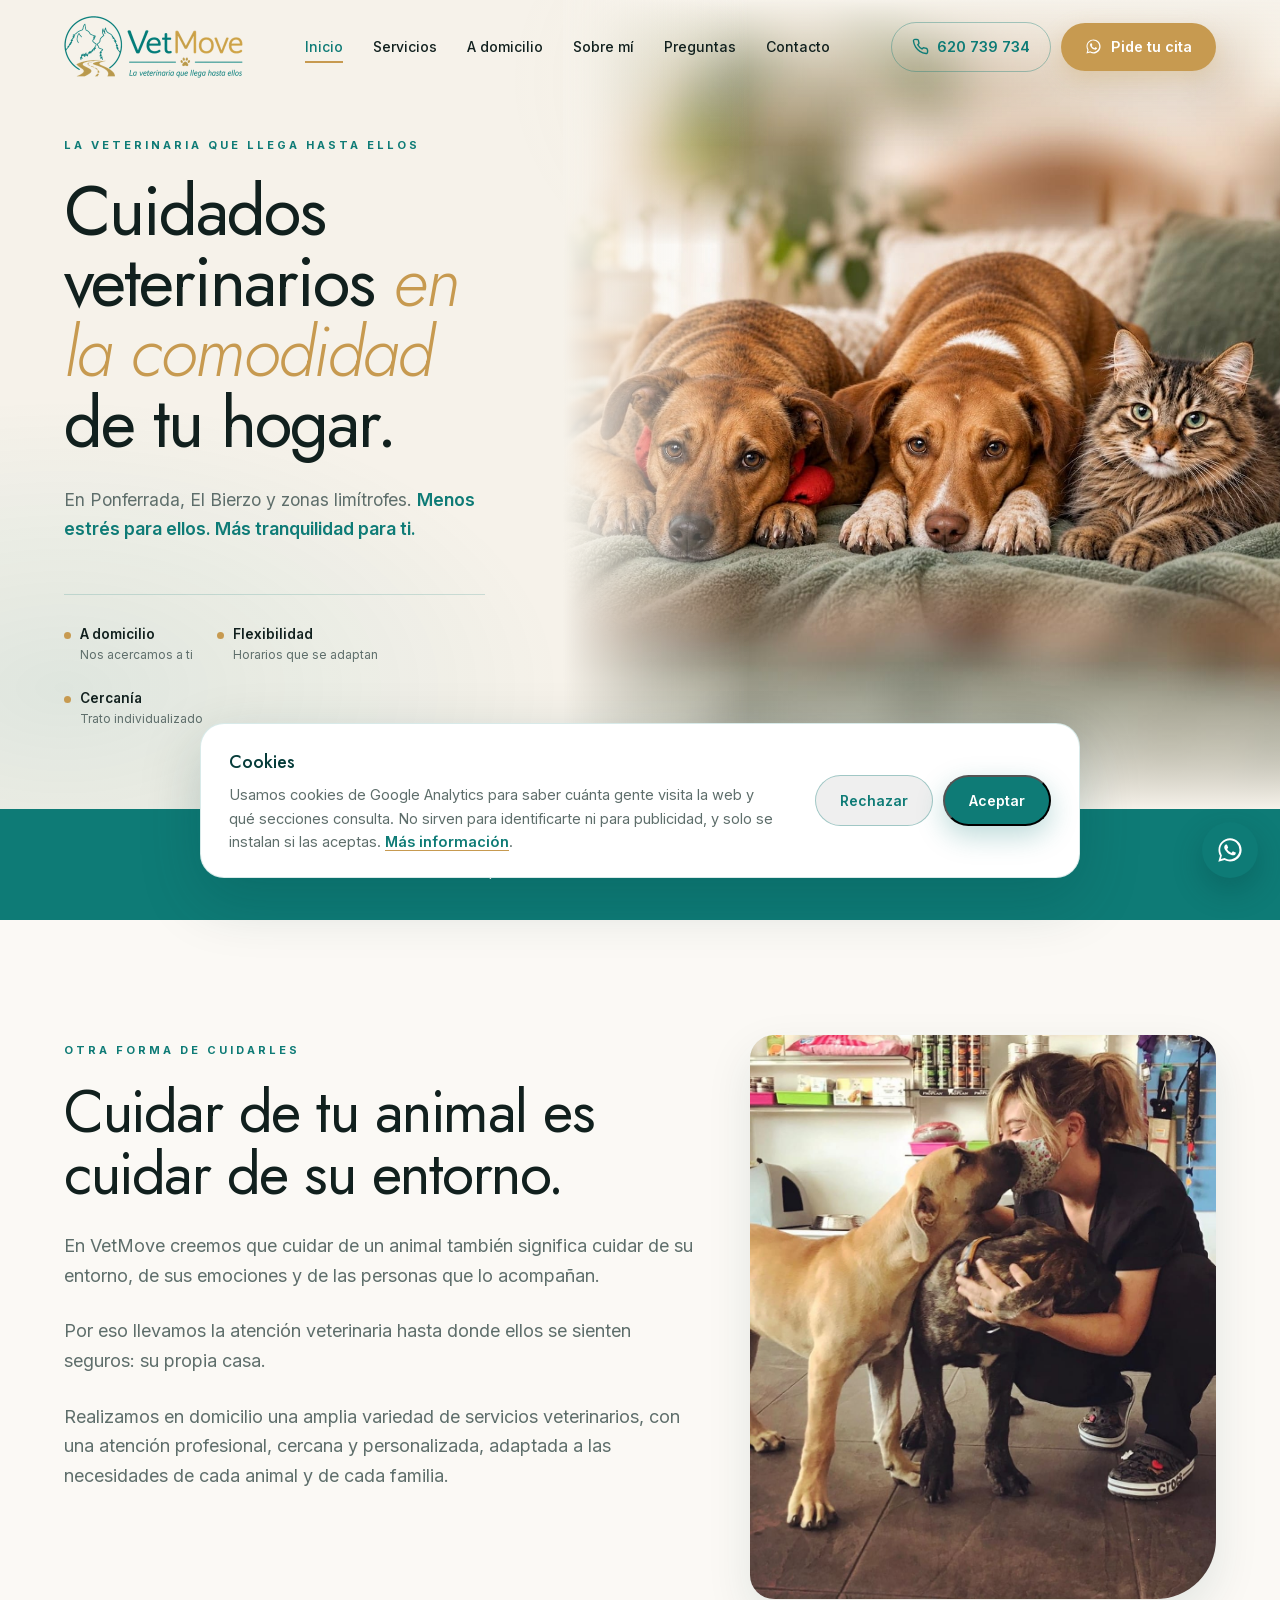
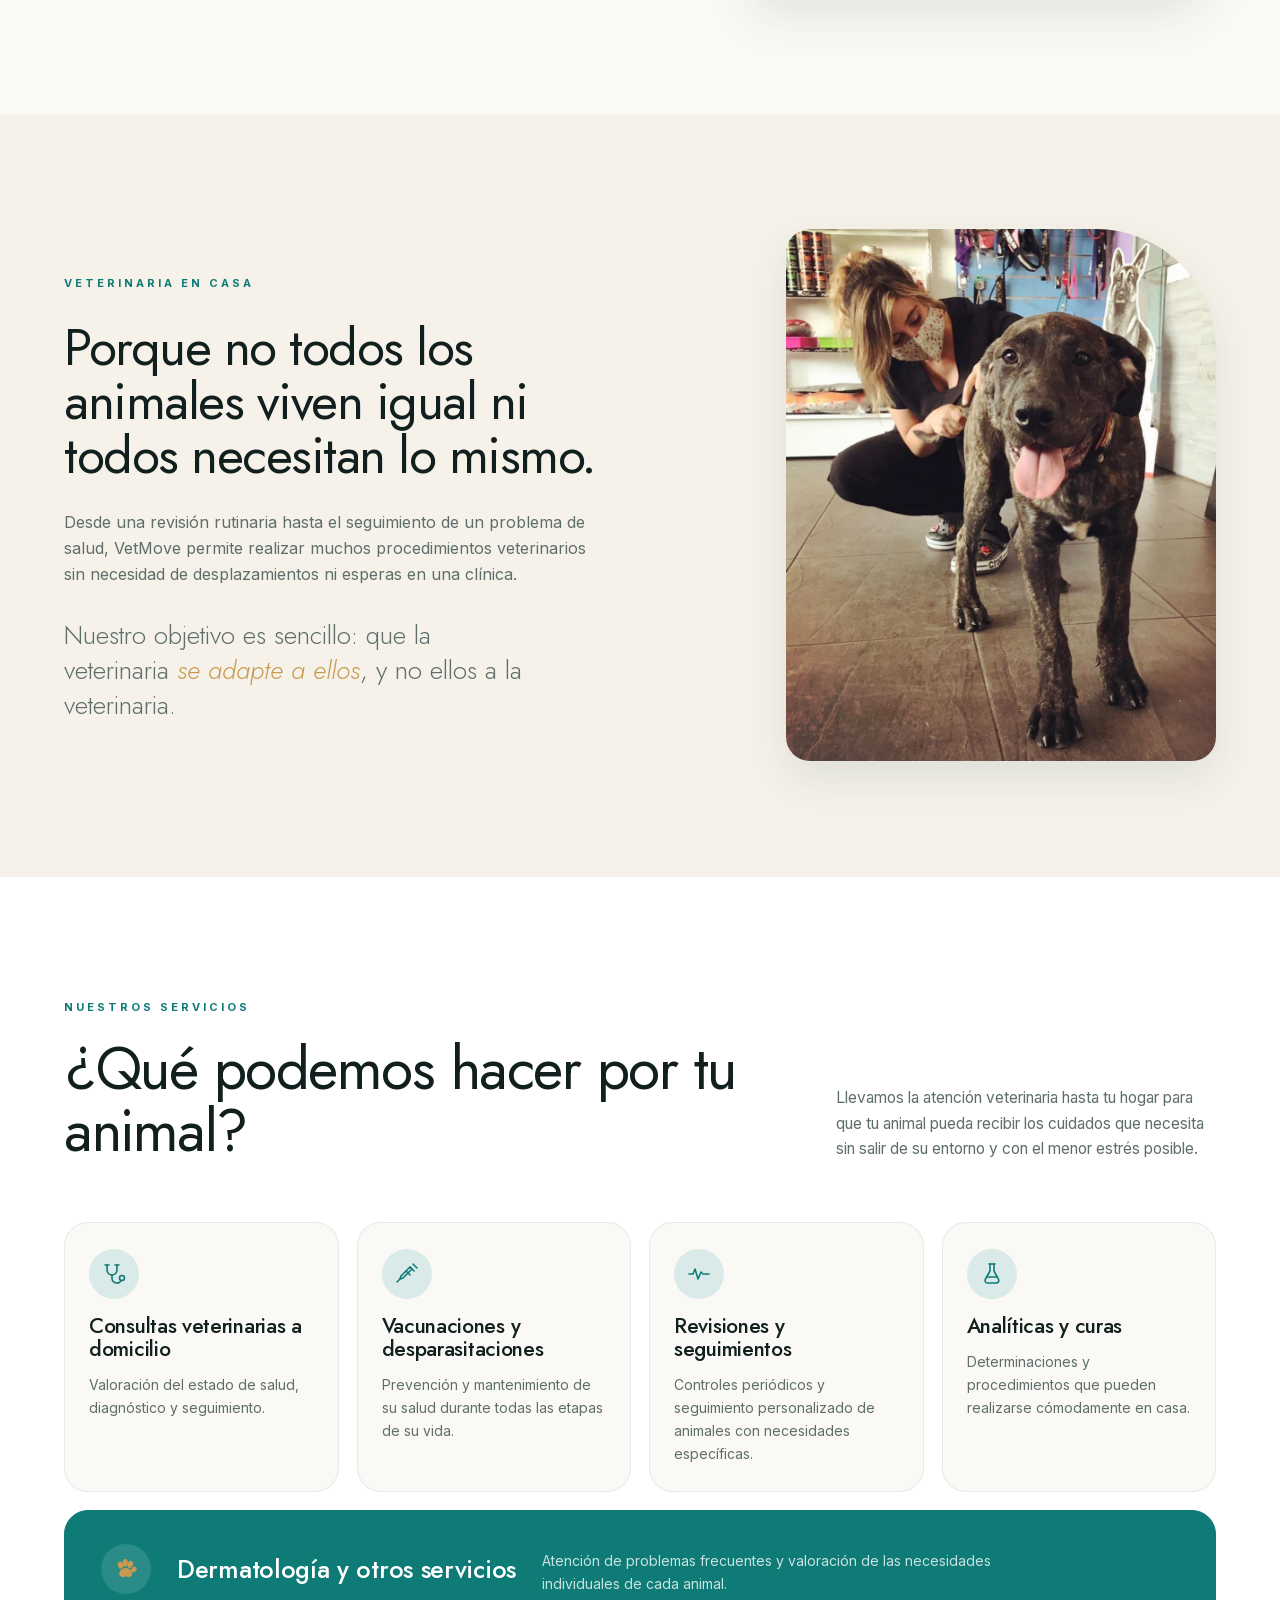
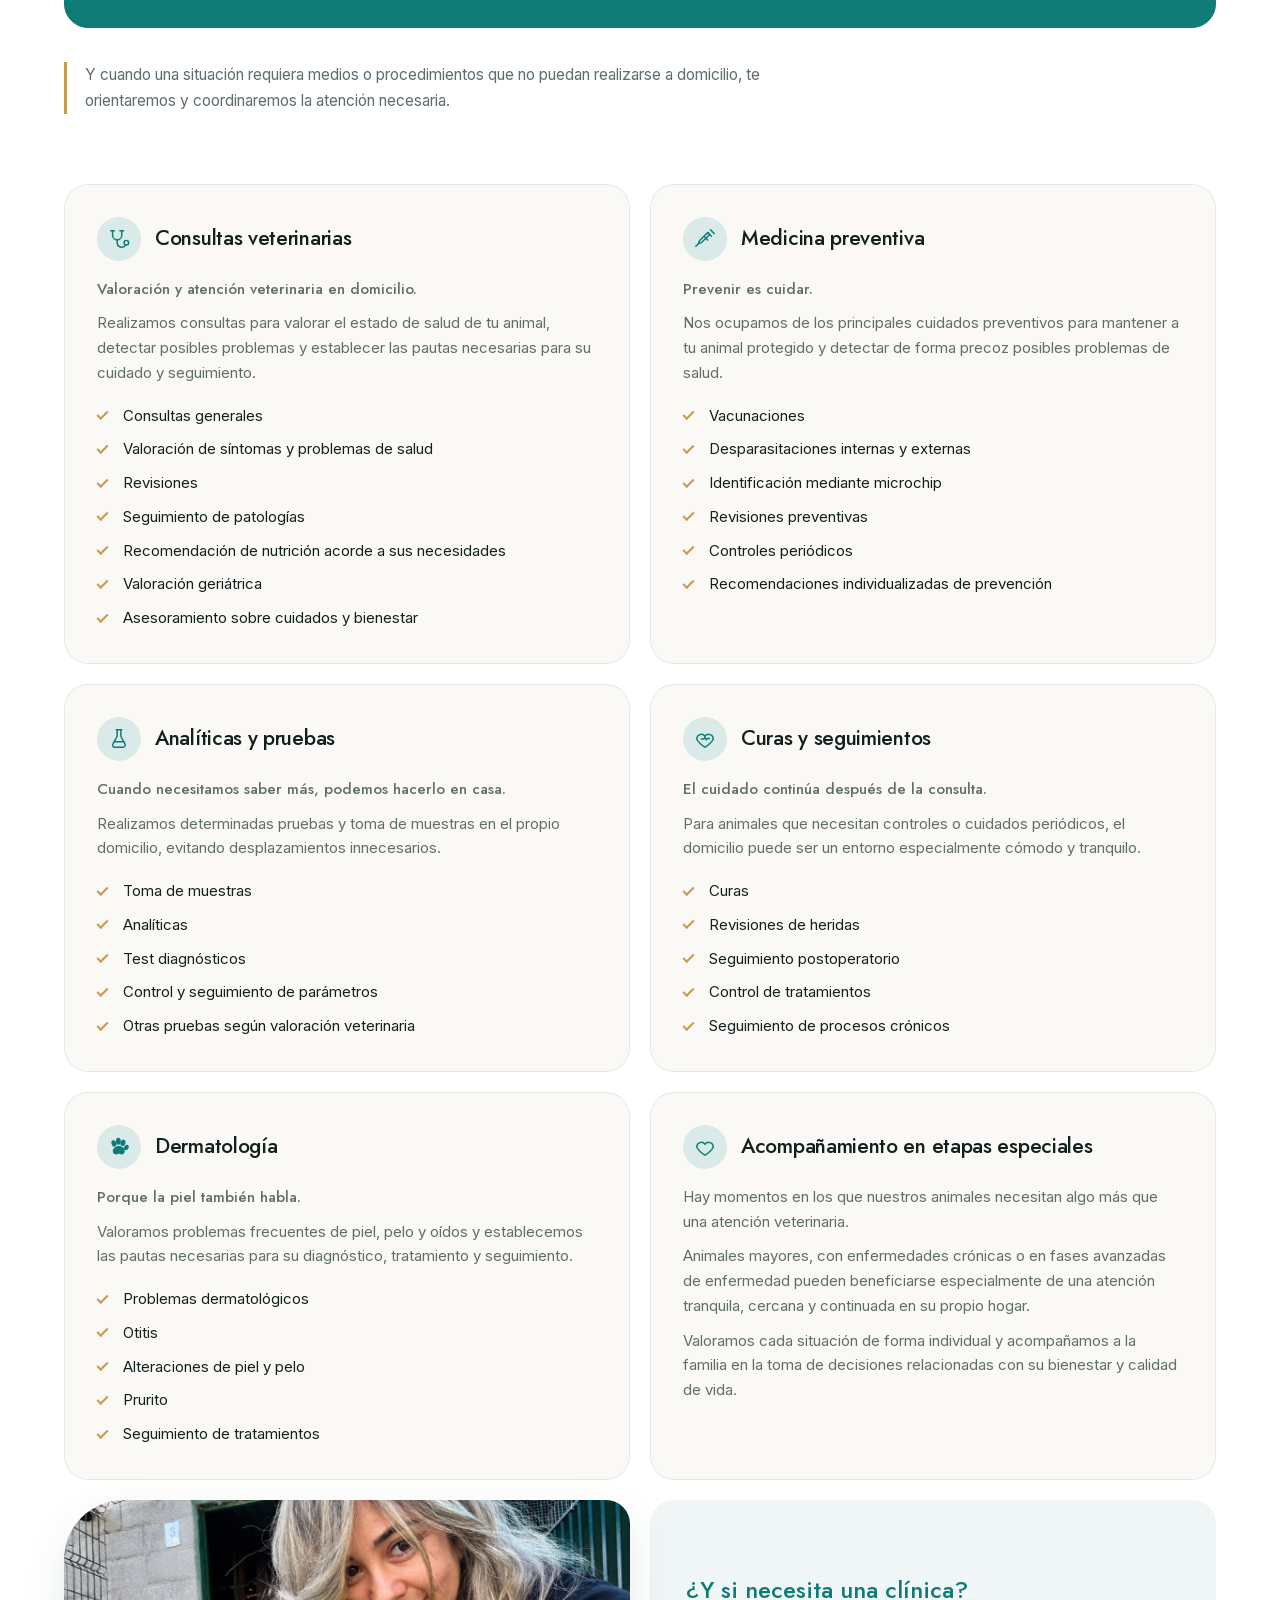
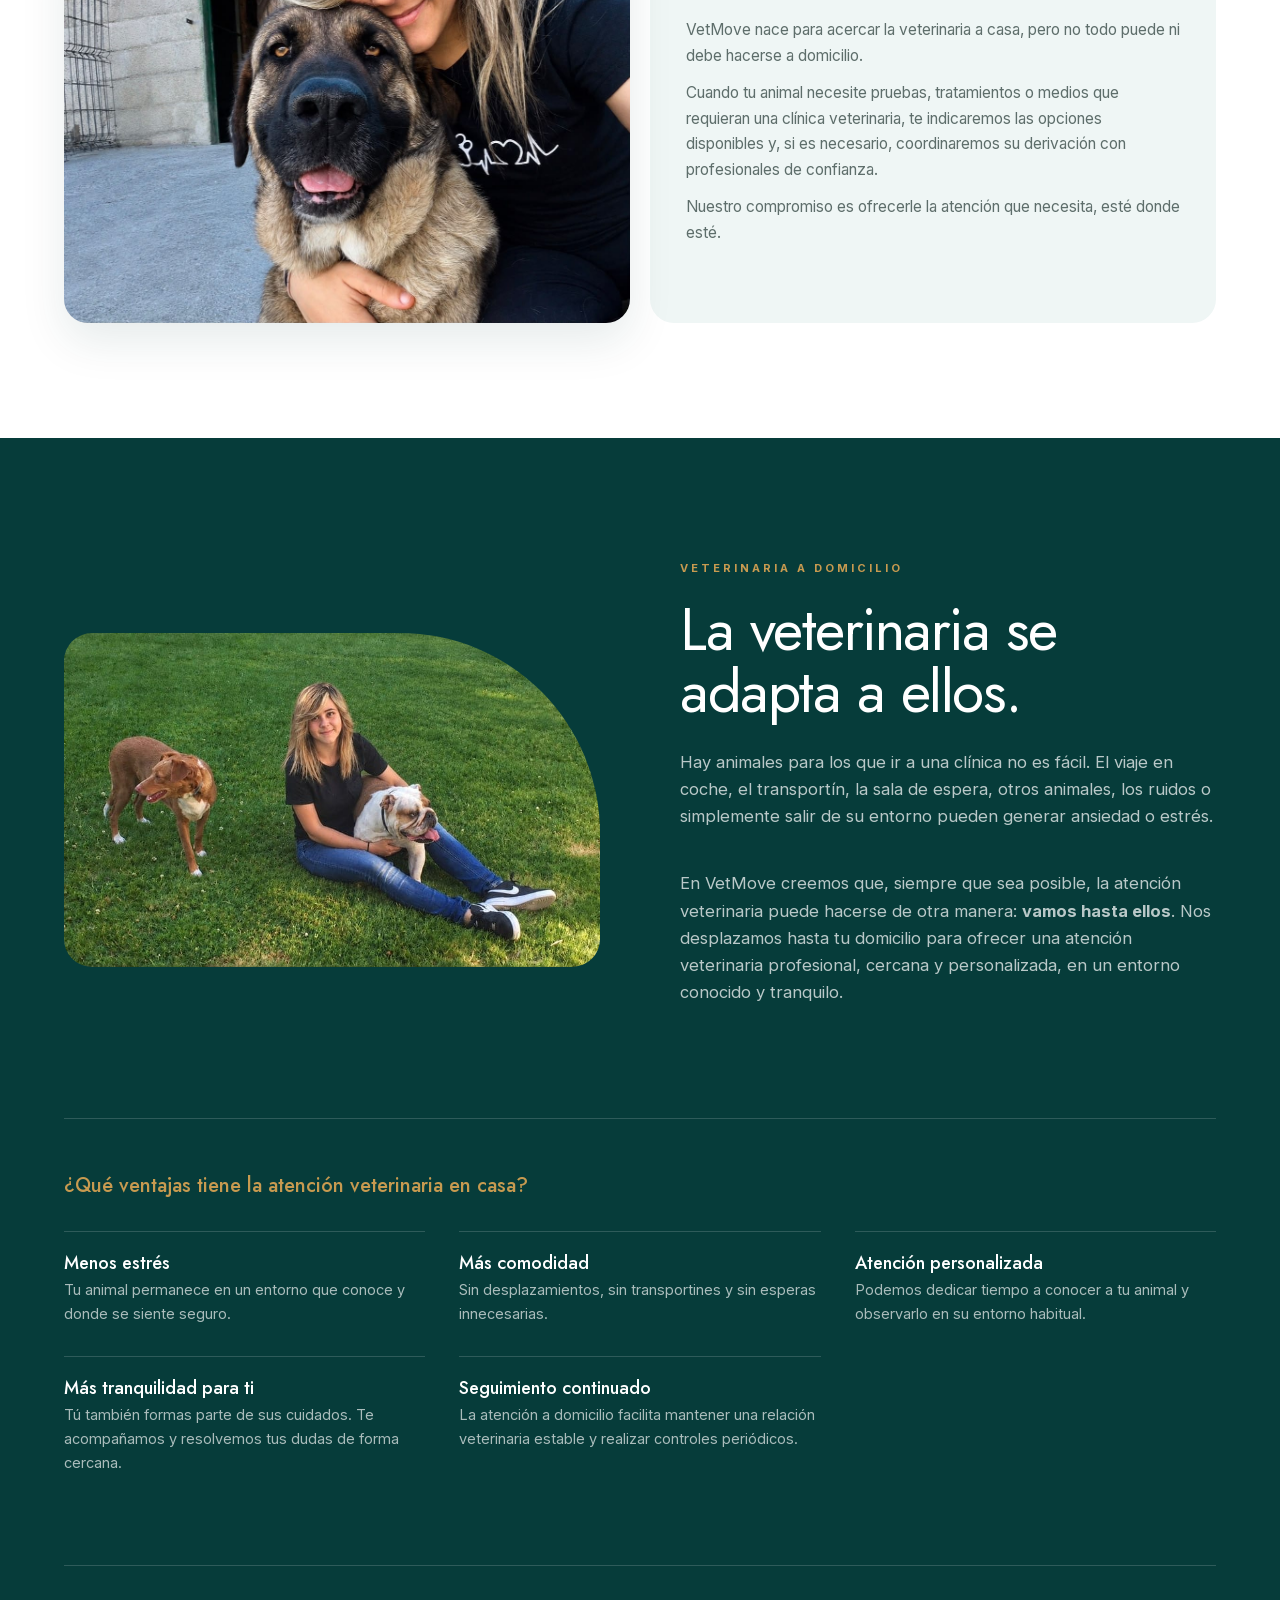
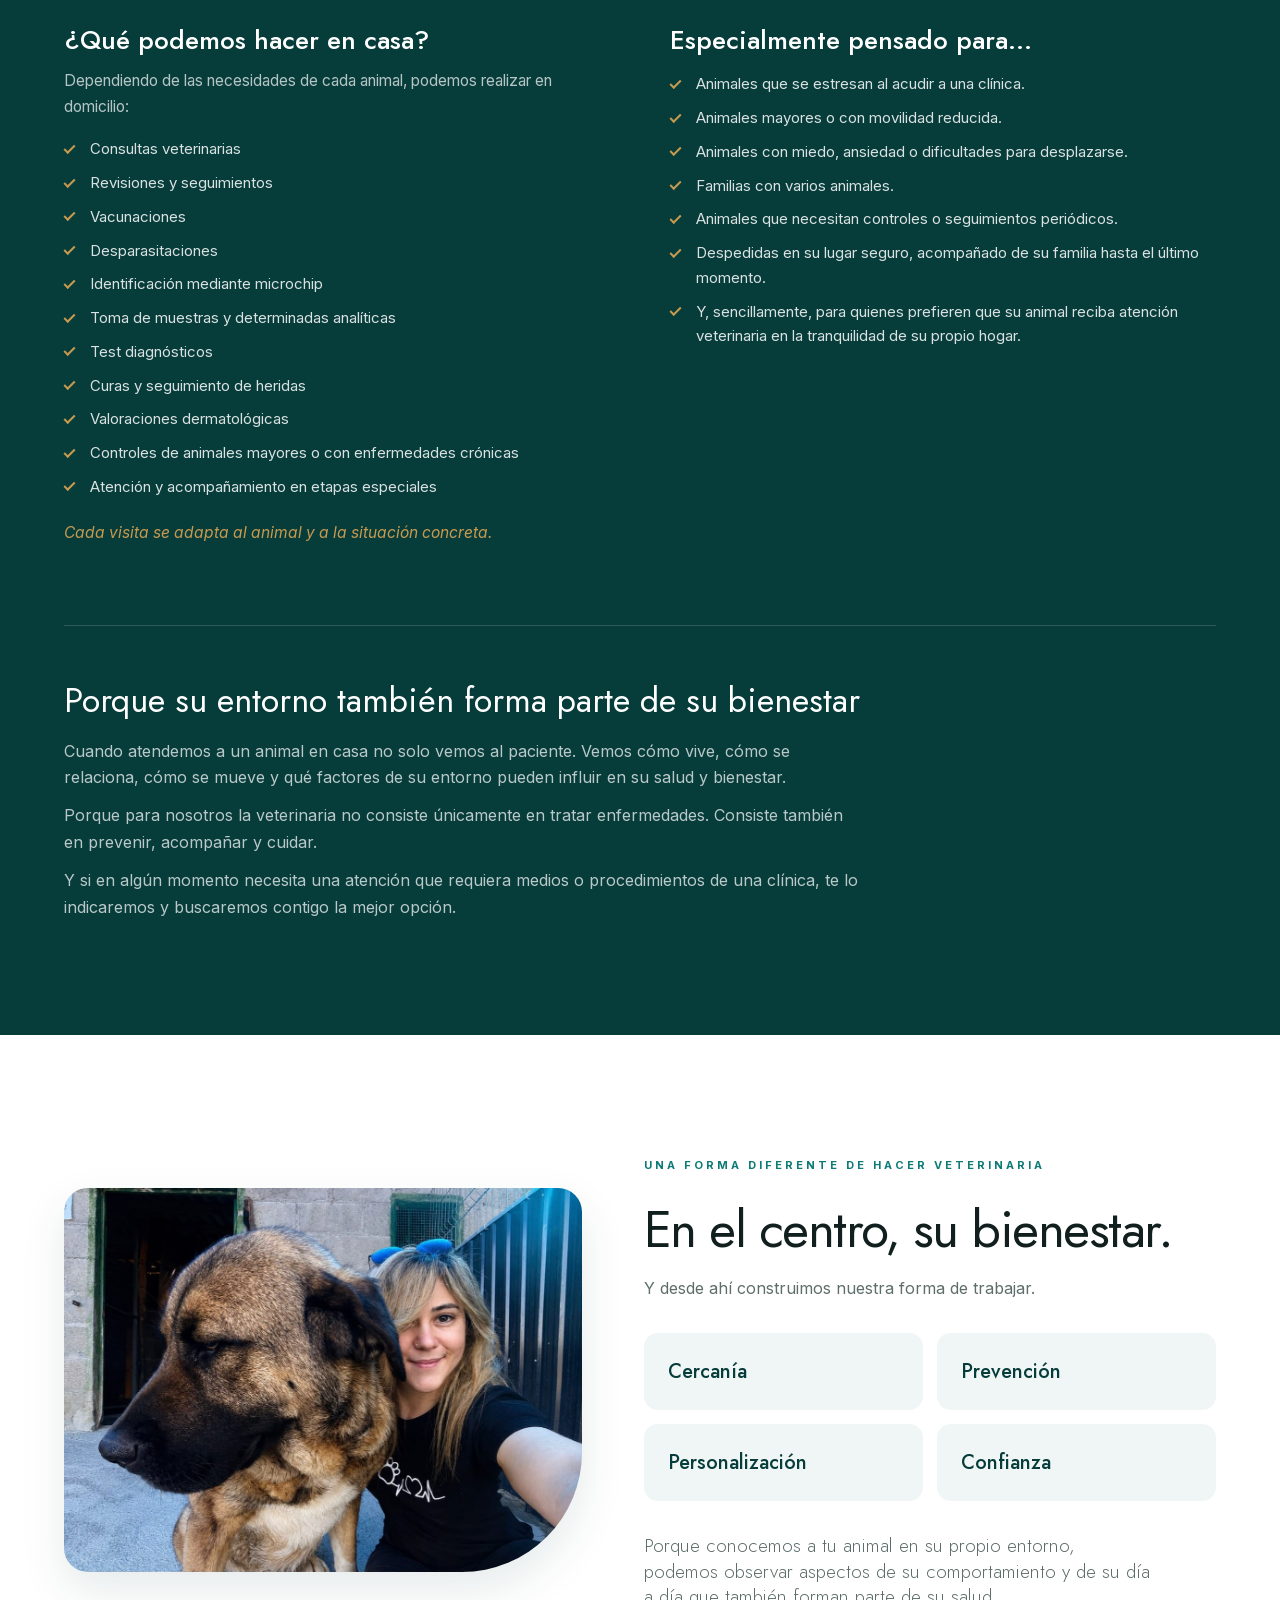
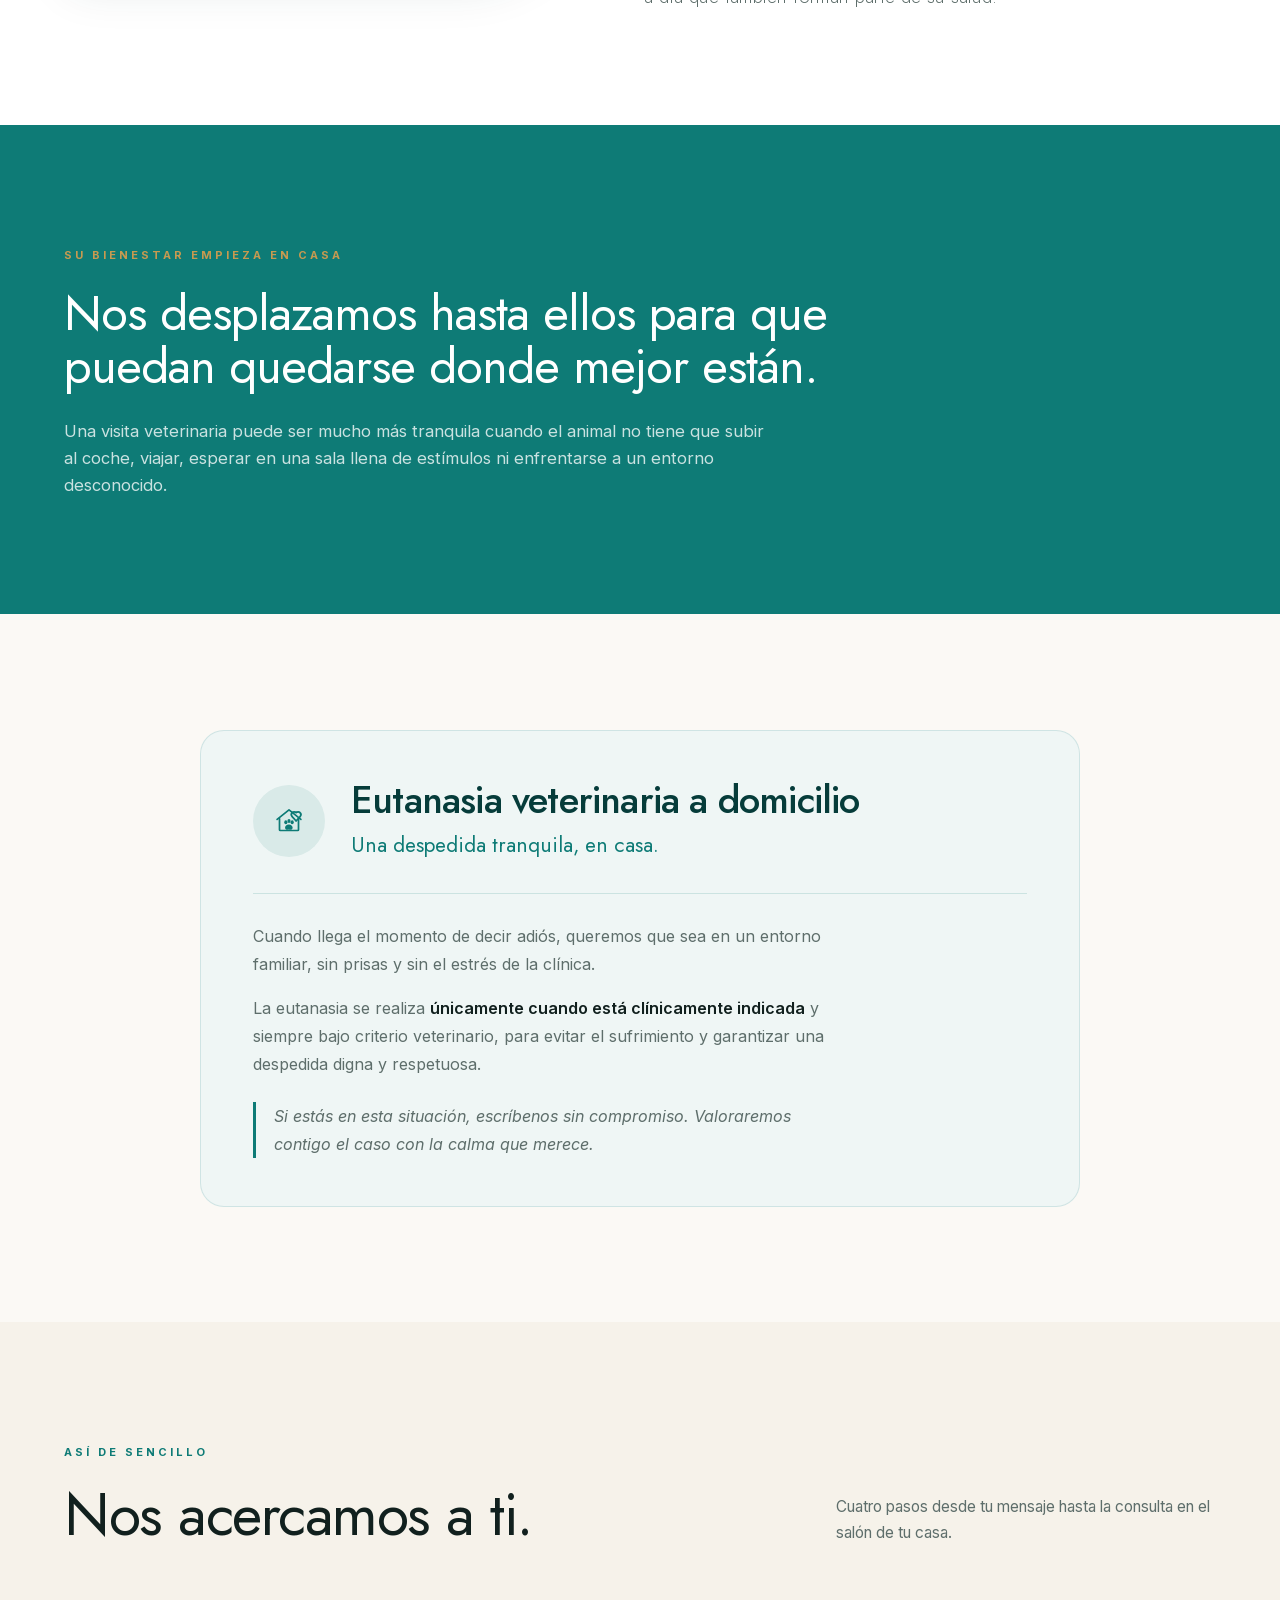
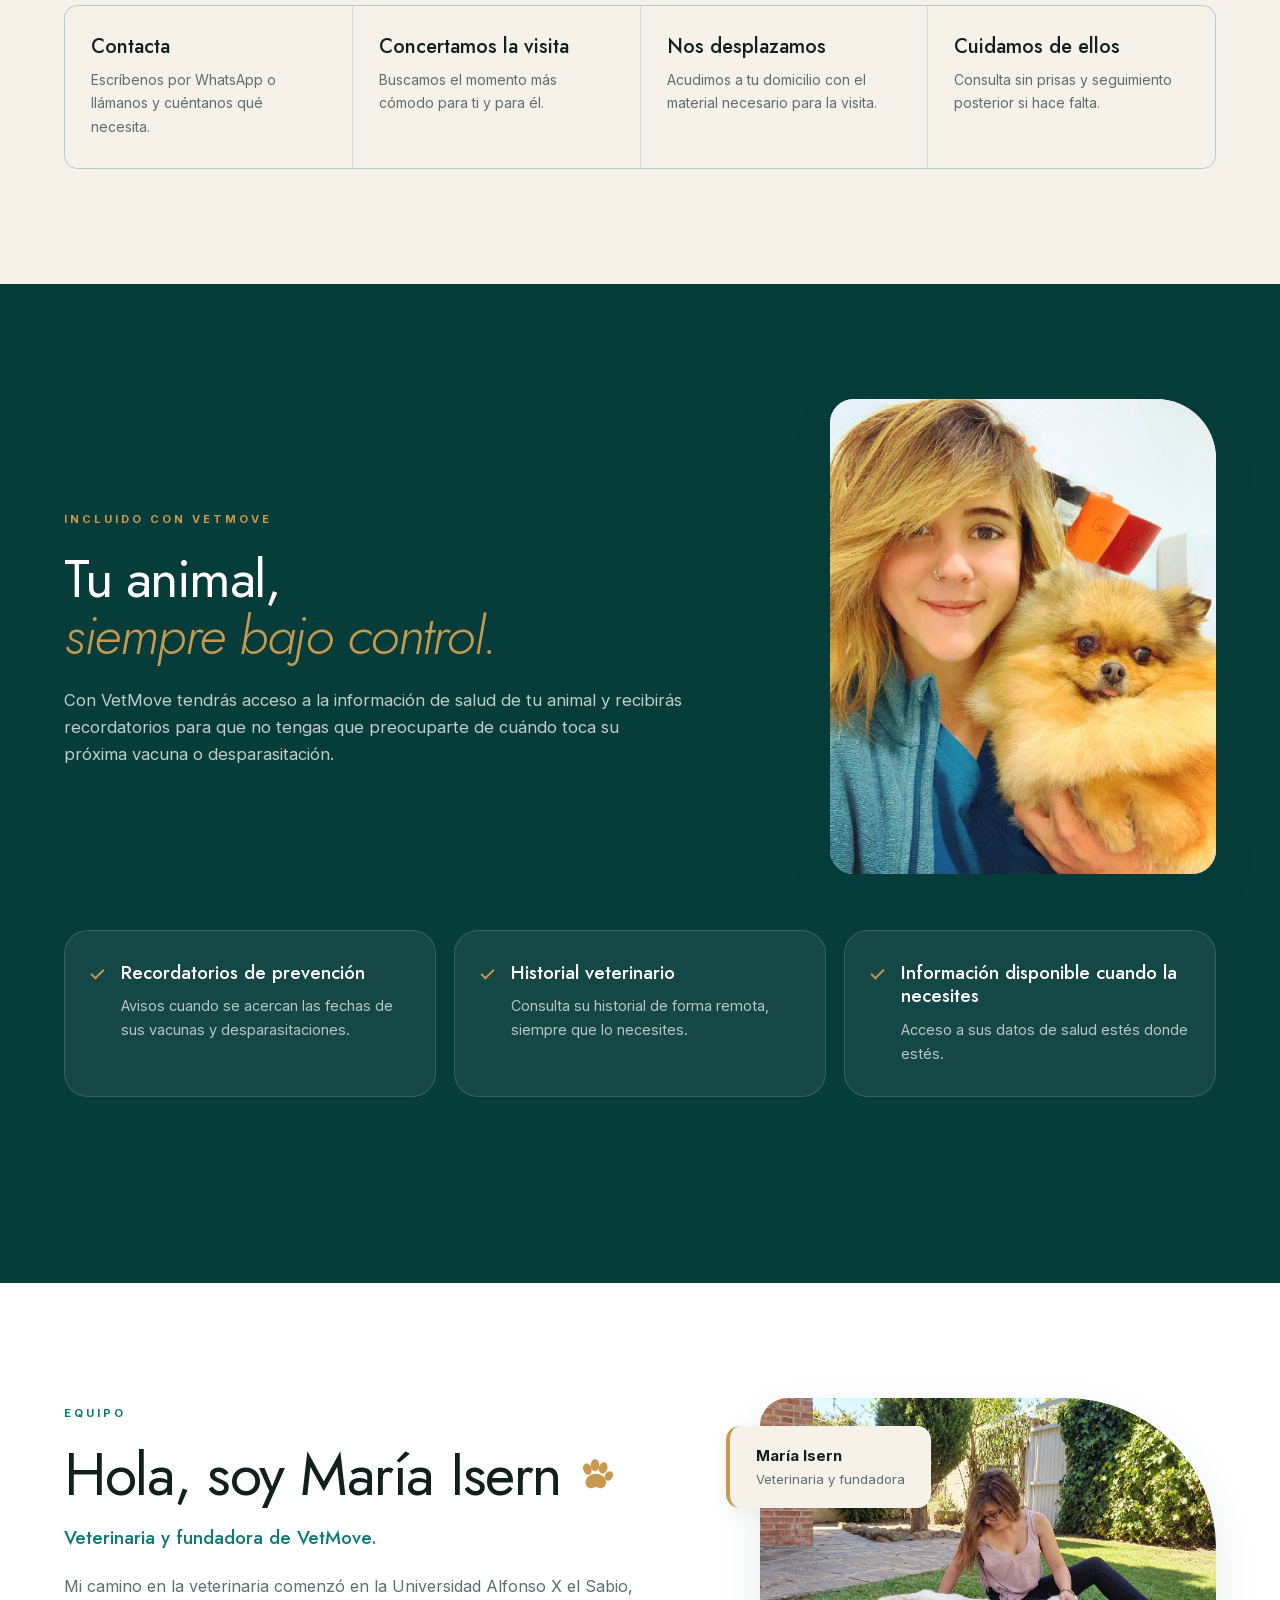
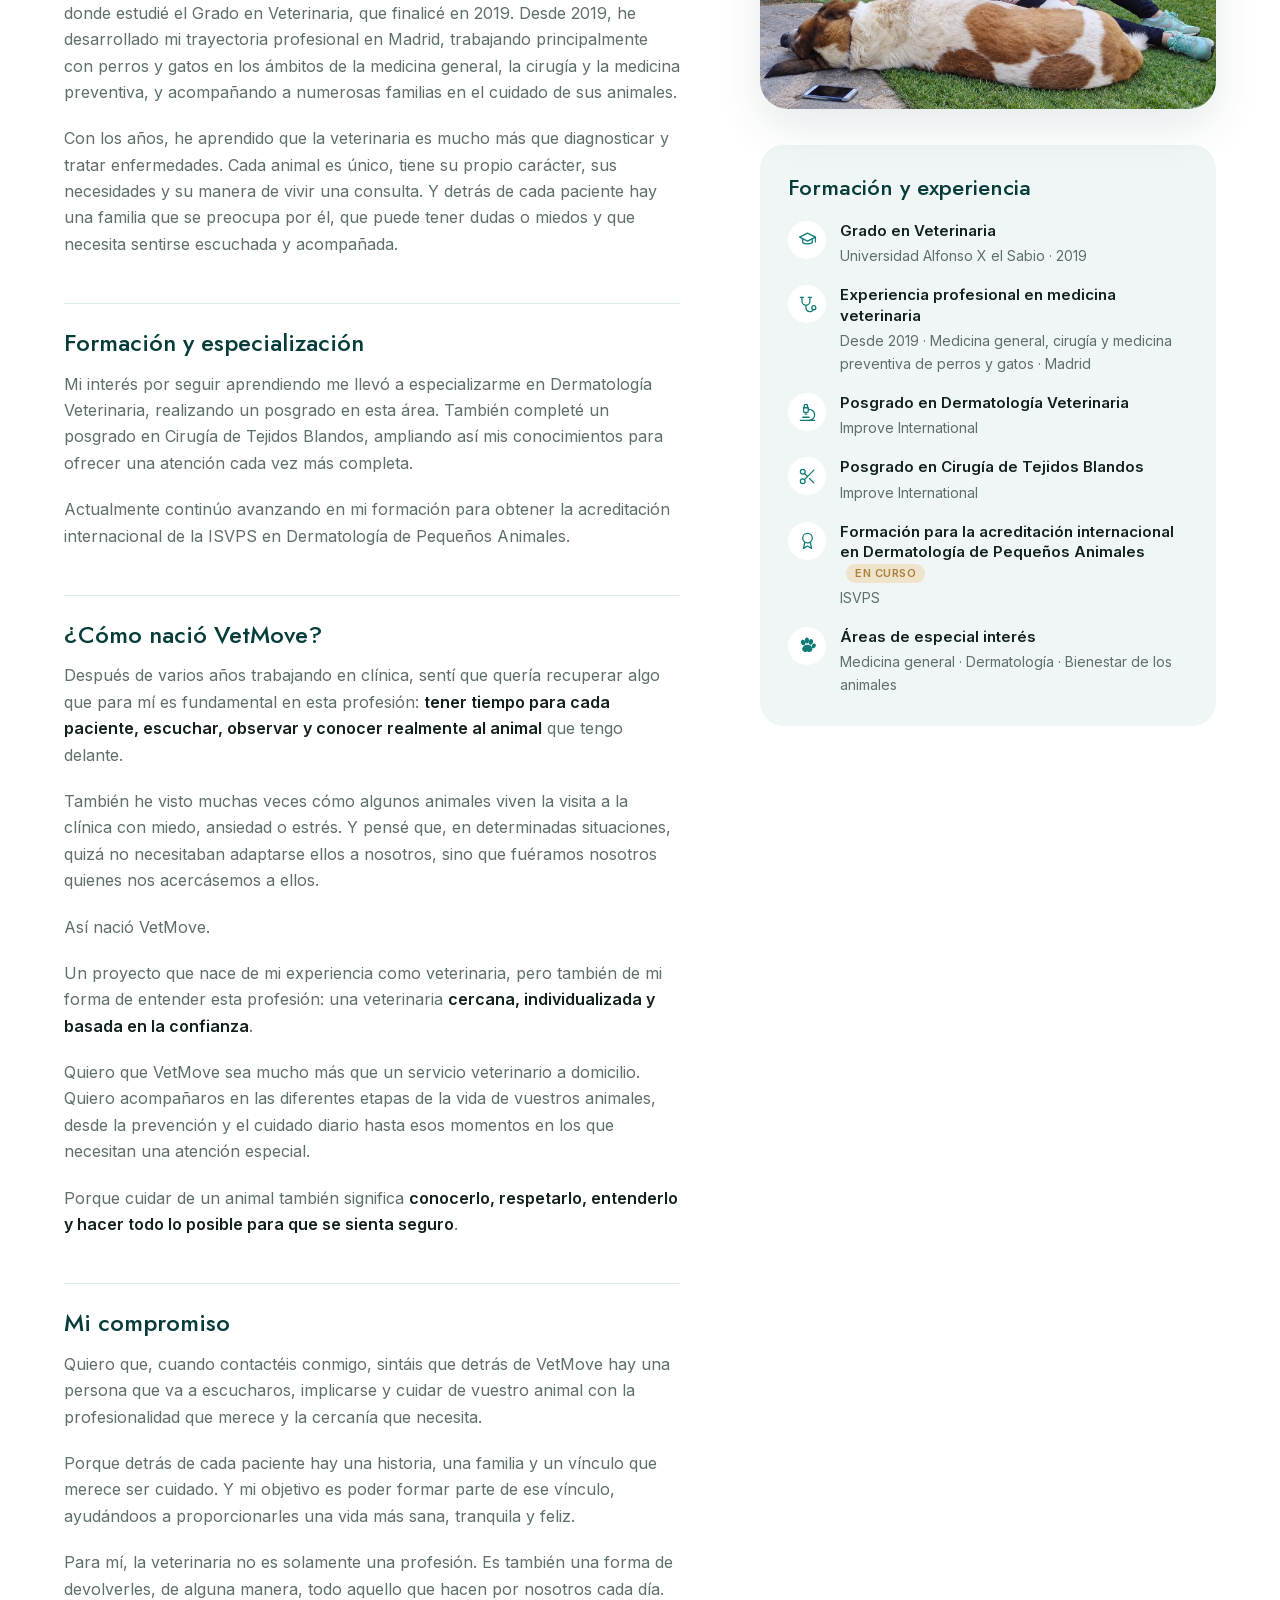
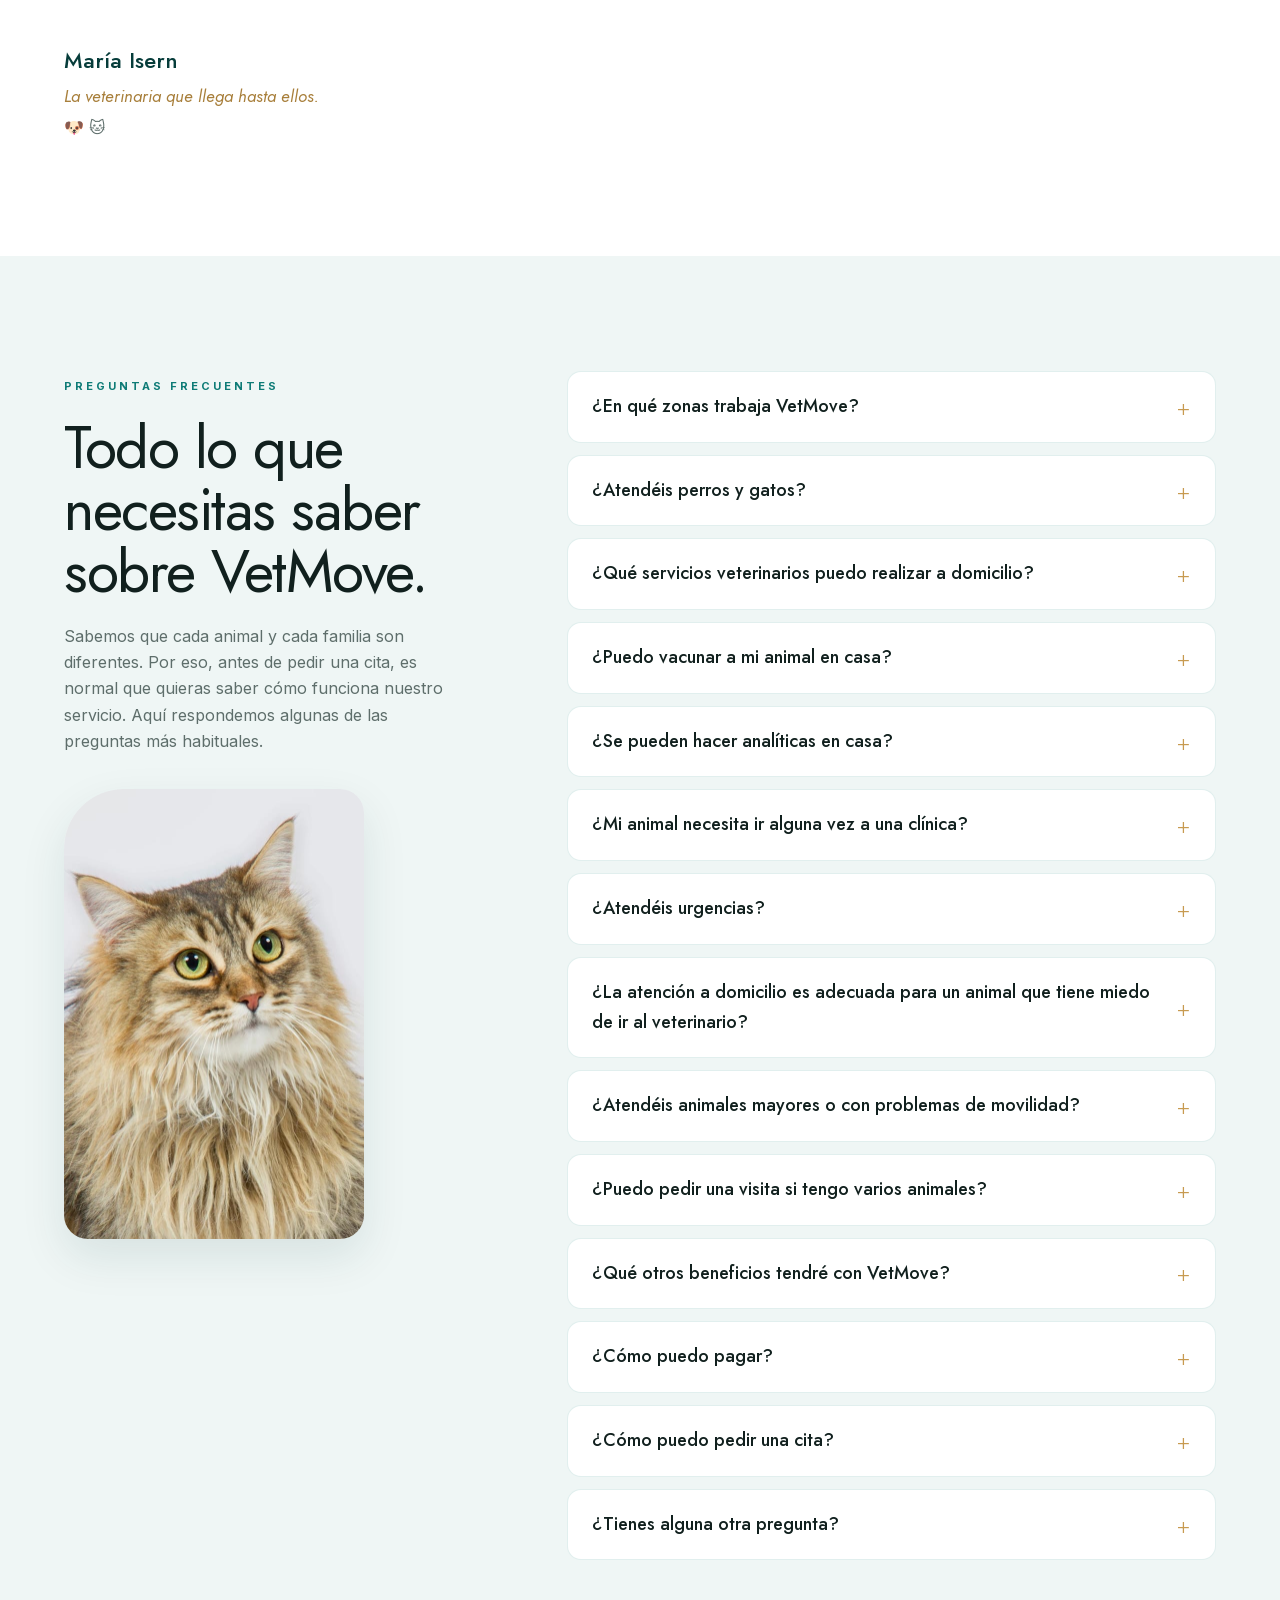
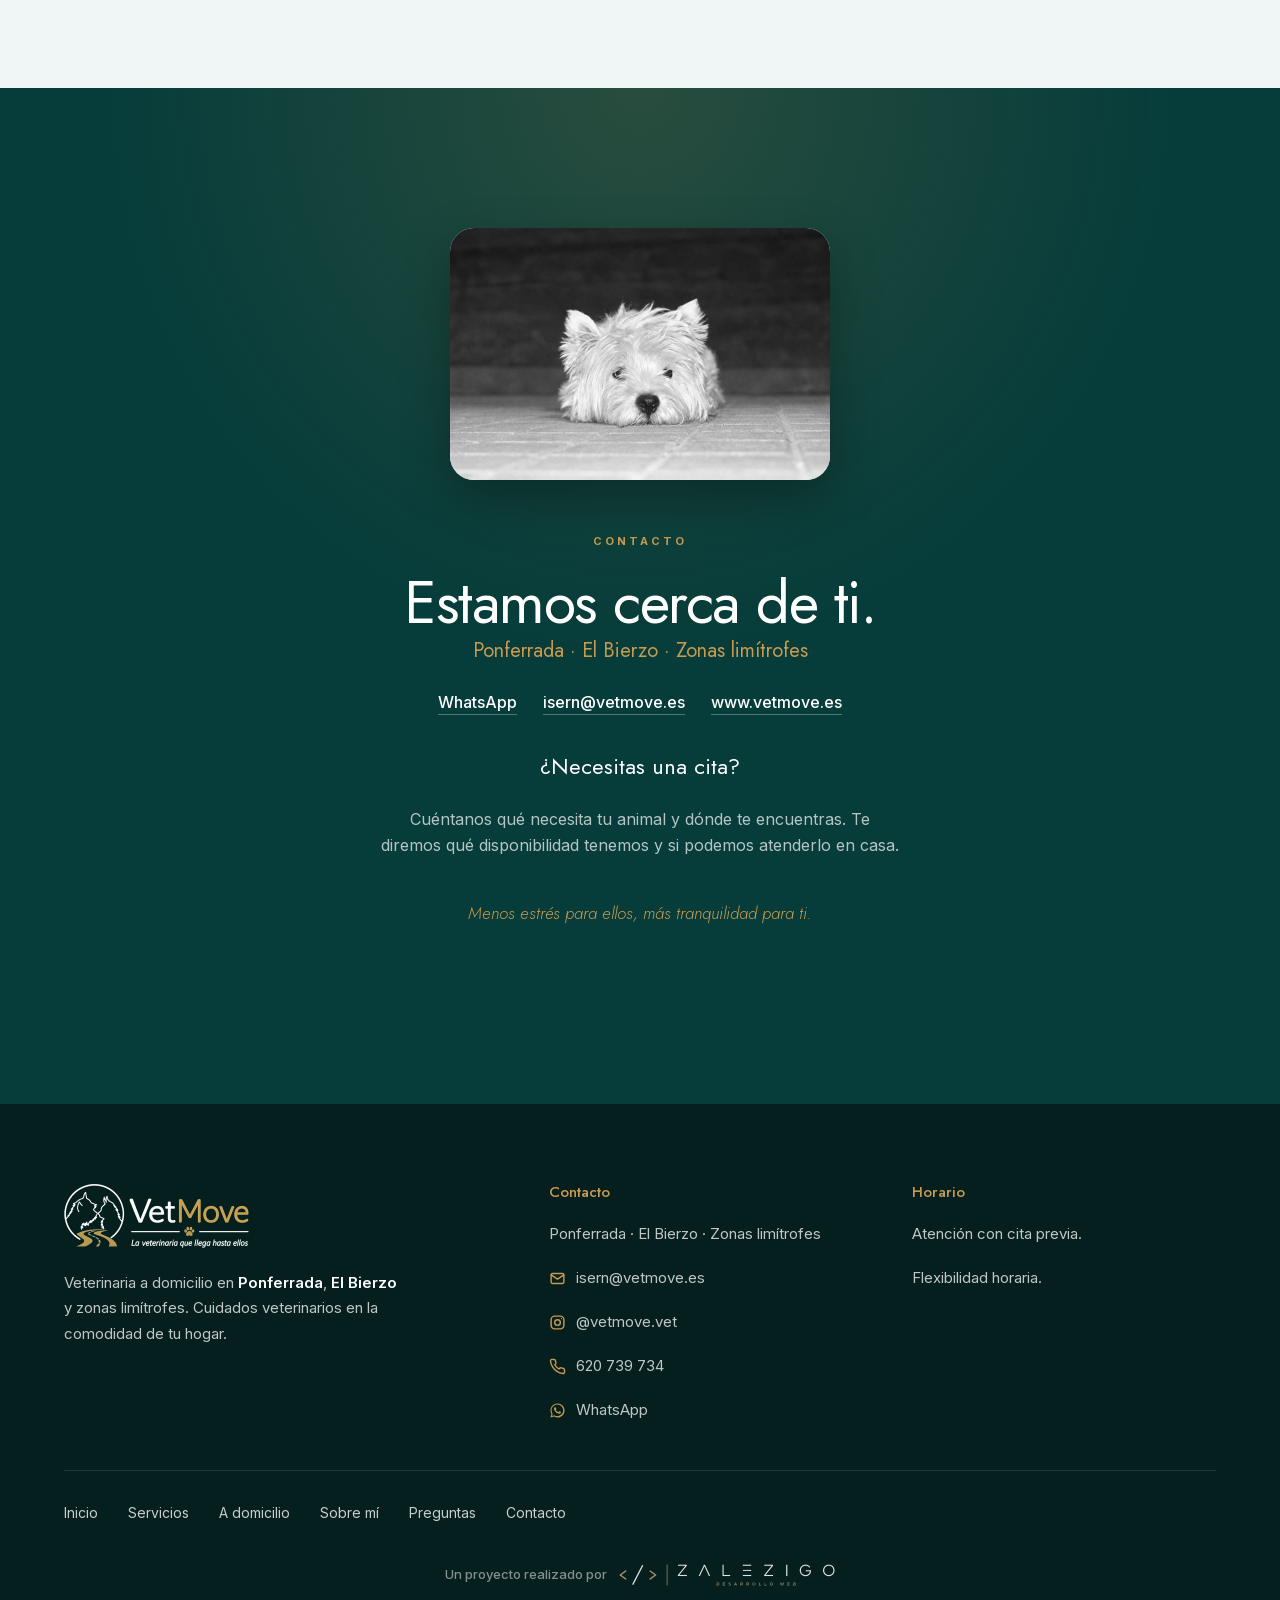
==== commit f99785a8: "Corregir el ano de inicio de la trayectoria: 2019, no 2018 Aparecia en dos sitios de Sobre mi: el te" ====
--- a/index.html
+++ b/index.html
@@ -24,7 +24,7 @@
     <meta property="og:image" content="https://vetmove.es/img/mascotas-fundadora.jpg">
     <meta name="twitter:card" content="summary_large_image">
 
-    <link rel="icon" href="img/logo-vetmove-emblema.png" type="image/png">    <link rel="stylesheet" href="css/style.css?v=78">
+    <link rel="icon" href="img/logo-vetmove-emblema.png" type="image/png">    <link rel="stylesheet" href="css/style.css?v=80">
 </head>
 
 <body>
@@ -1147,7 +1147,7 @@
                     <p>
                         Mi camino en la veterinaria comenzó en la Universidad Alfonso X
                         el Sabio, donde estudié el Grado en Veterinaria, que finalicé en
-                        2019. Desde 2018, he desarrollado mi trayectoria profesional en
+                        2019. Desde 2019, he desarrollado mi trayectoria profesional en
                         Madrid, trabajando principalmente con perros y gatos en los ámbitos
                         de la medicina general, la cirugía y la medicina preventiva, y
                         acompañando a numerosas familias en el cuidado de sus animales.
@@ -1308,7 +1308,7 @@
                                 </span>
                                 <div>
                                     <strong>Experiencia profesional en medicina veterinaria</strong>
-                                    <span>Desde 2018 · Medicina general, cirugía y medicina preventiva de perros y gatos · Madrid</span>
+                                    <span>Desde 2019 · Medicina general, cirugía y medicina preventiva de perros y gatos · Madrid</span>
                                 </div>
                             </li>
 
@@ -1847,7 +1847,7 @@
     }
     </script>
 
-    <script src="js/script.js?v=78"></script>
+    <script src="js/script.js?v=80"></script>
 
 </body>
 
--- a/css/style.css
+++ b/css/style.css
@@ -3290,6 +3290,15 @@
    Aceptar y rechazar tienen el mismo peso visual, como exige
    la guía de la AEPD: no vale esconder el rechazo.
 ========================================================= */
+
+/* El aviso se oculta y se muestra con el atributo [hidden] desde el JS.
+   Hace falta esta regla porque el `display: flex` de abajo es más
+   específico que el `display: none` que el navegador aplica por defecto
+   a [hidden]: sin ella, el aviso se queda en pantalla para siempre
+   aunque el JS lo dé por cerrado. */
+.cookies[hidden] {
+    display: none;
+}
 
 .cookies {
     position: fixed;
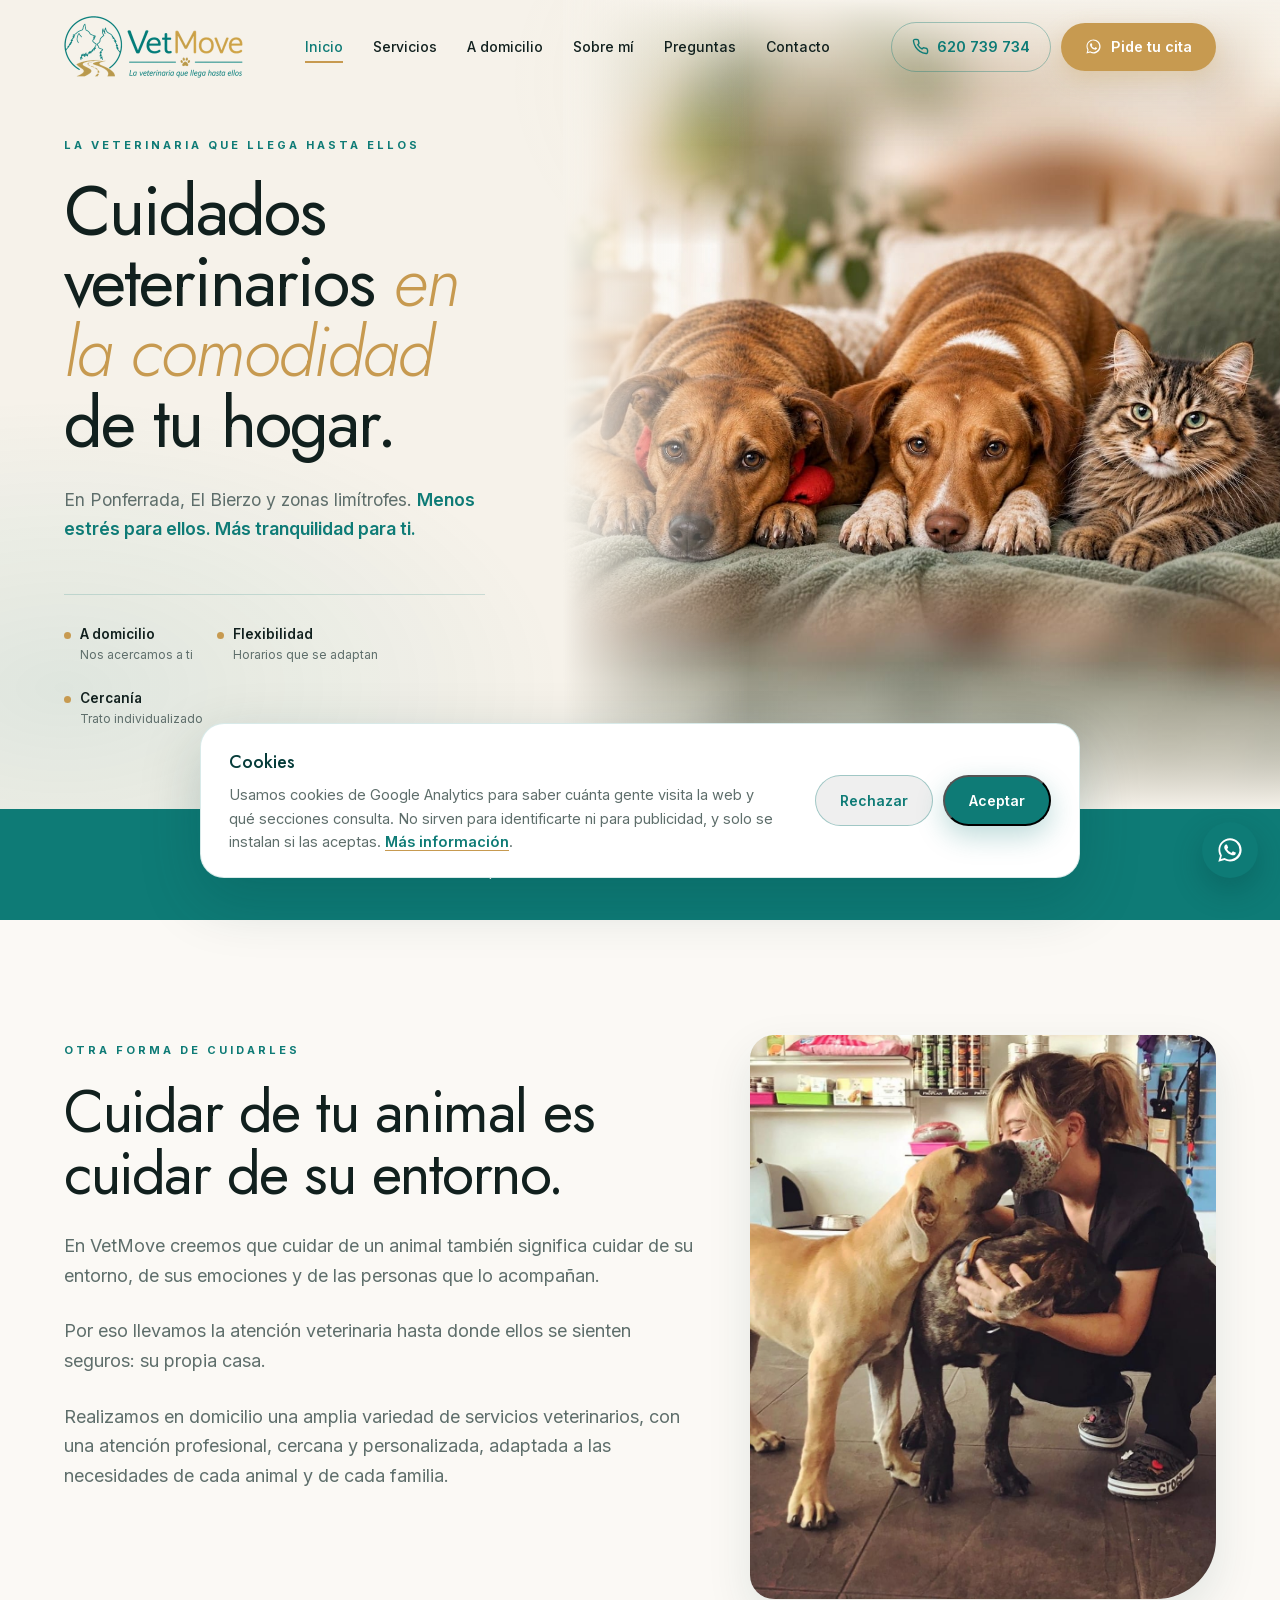
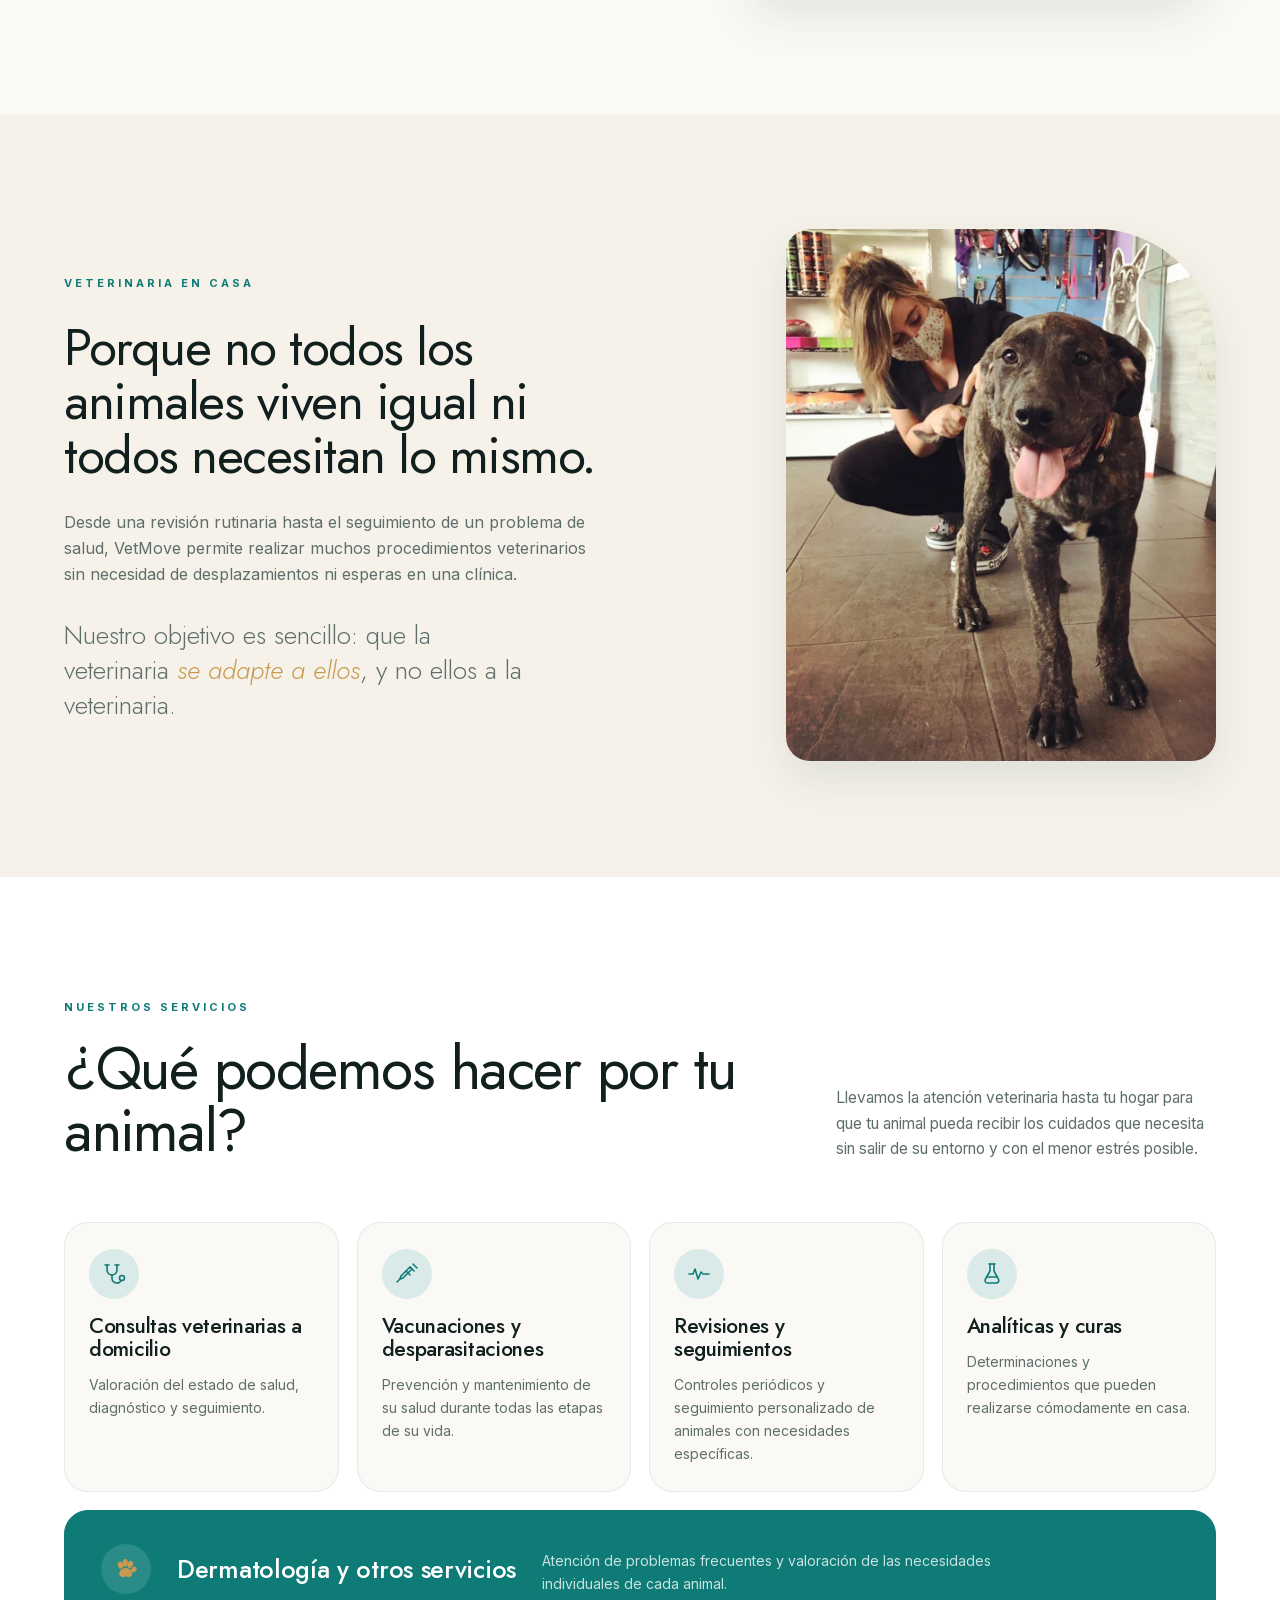
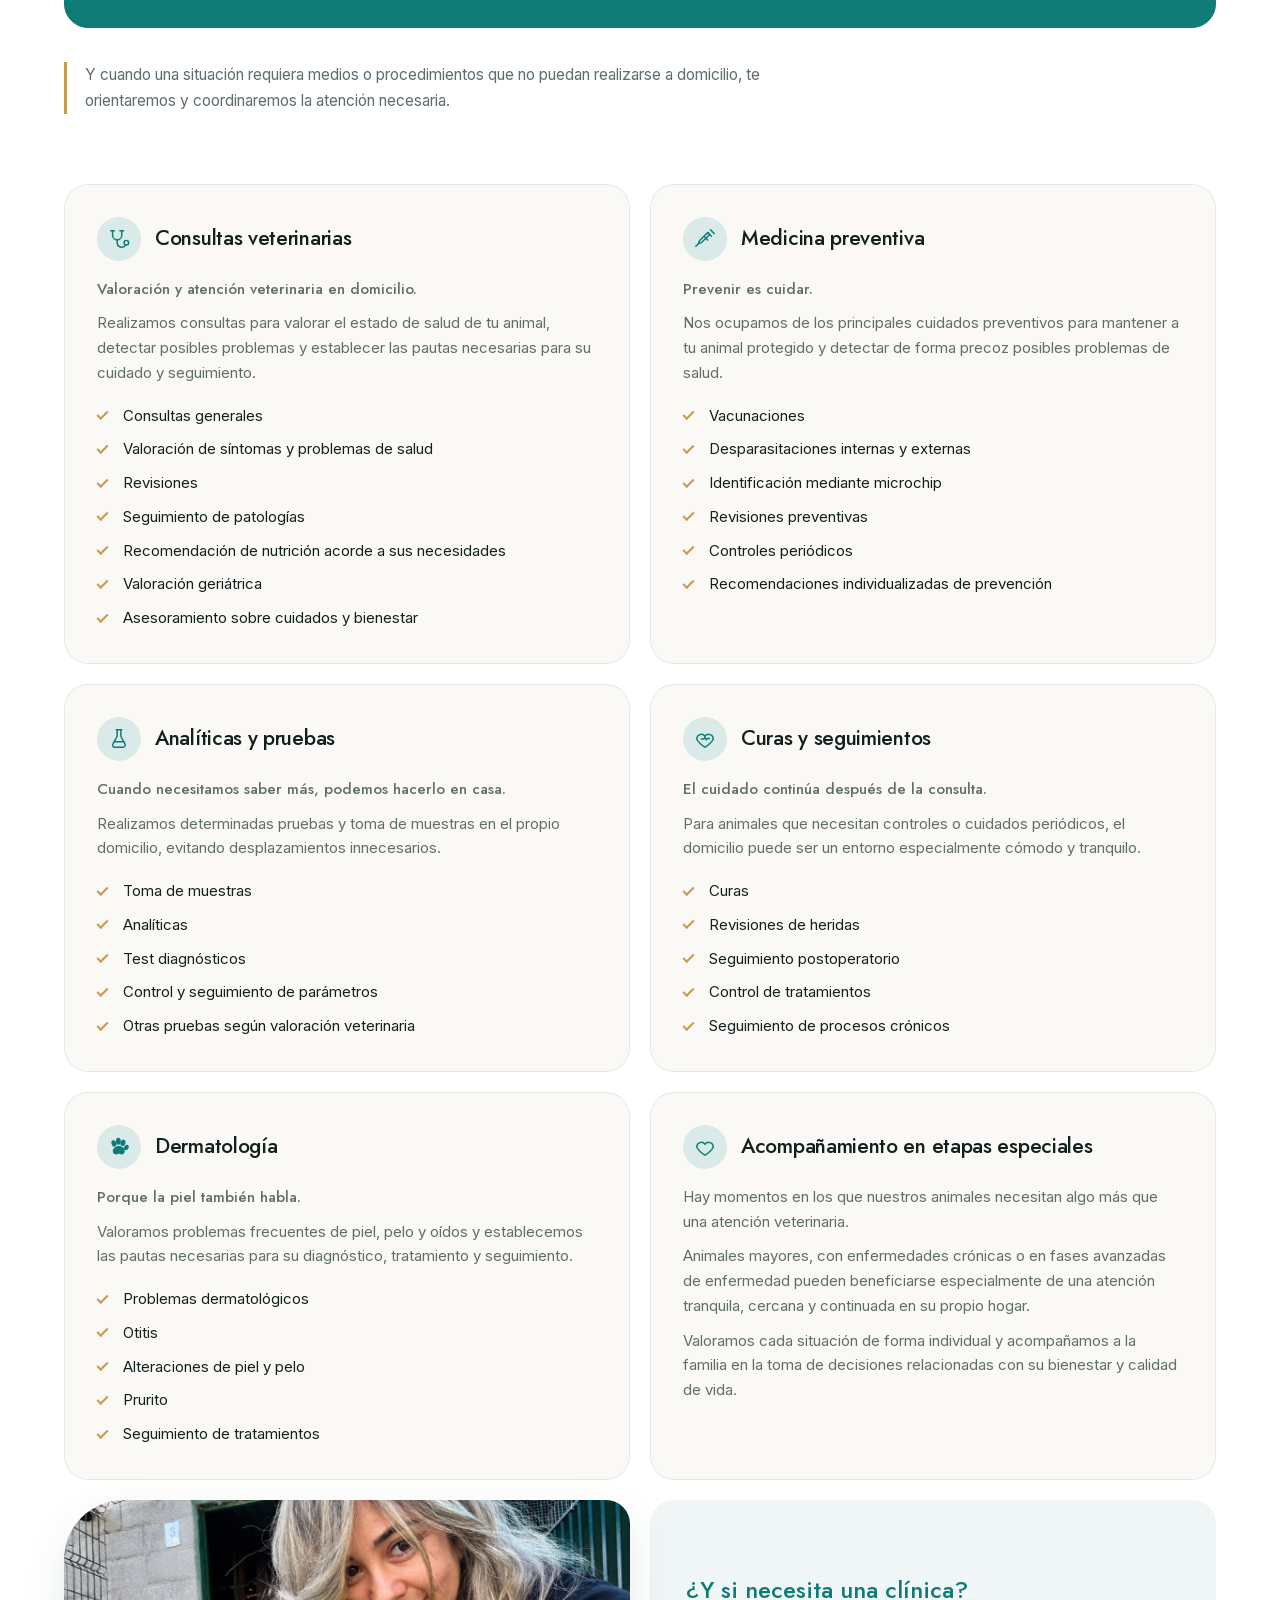
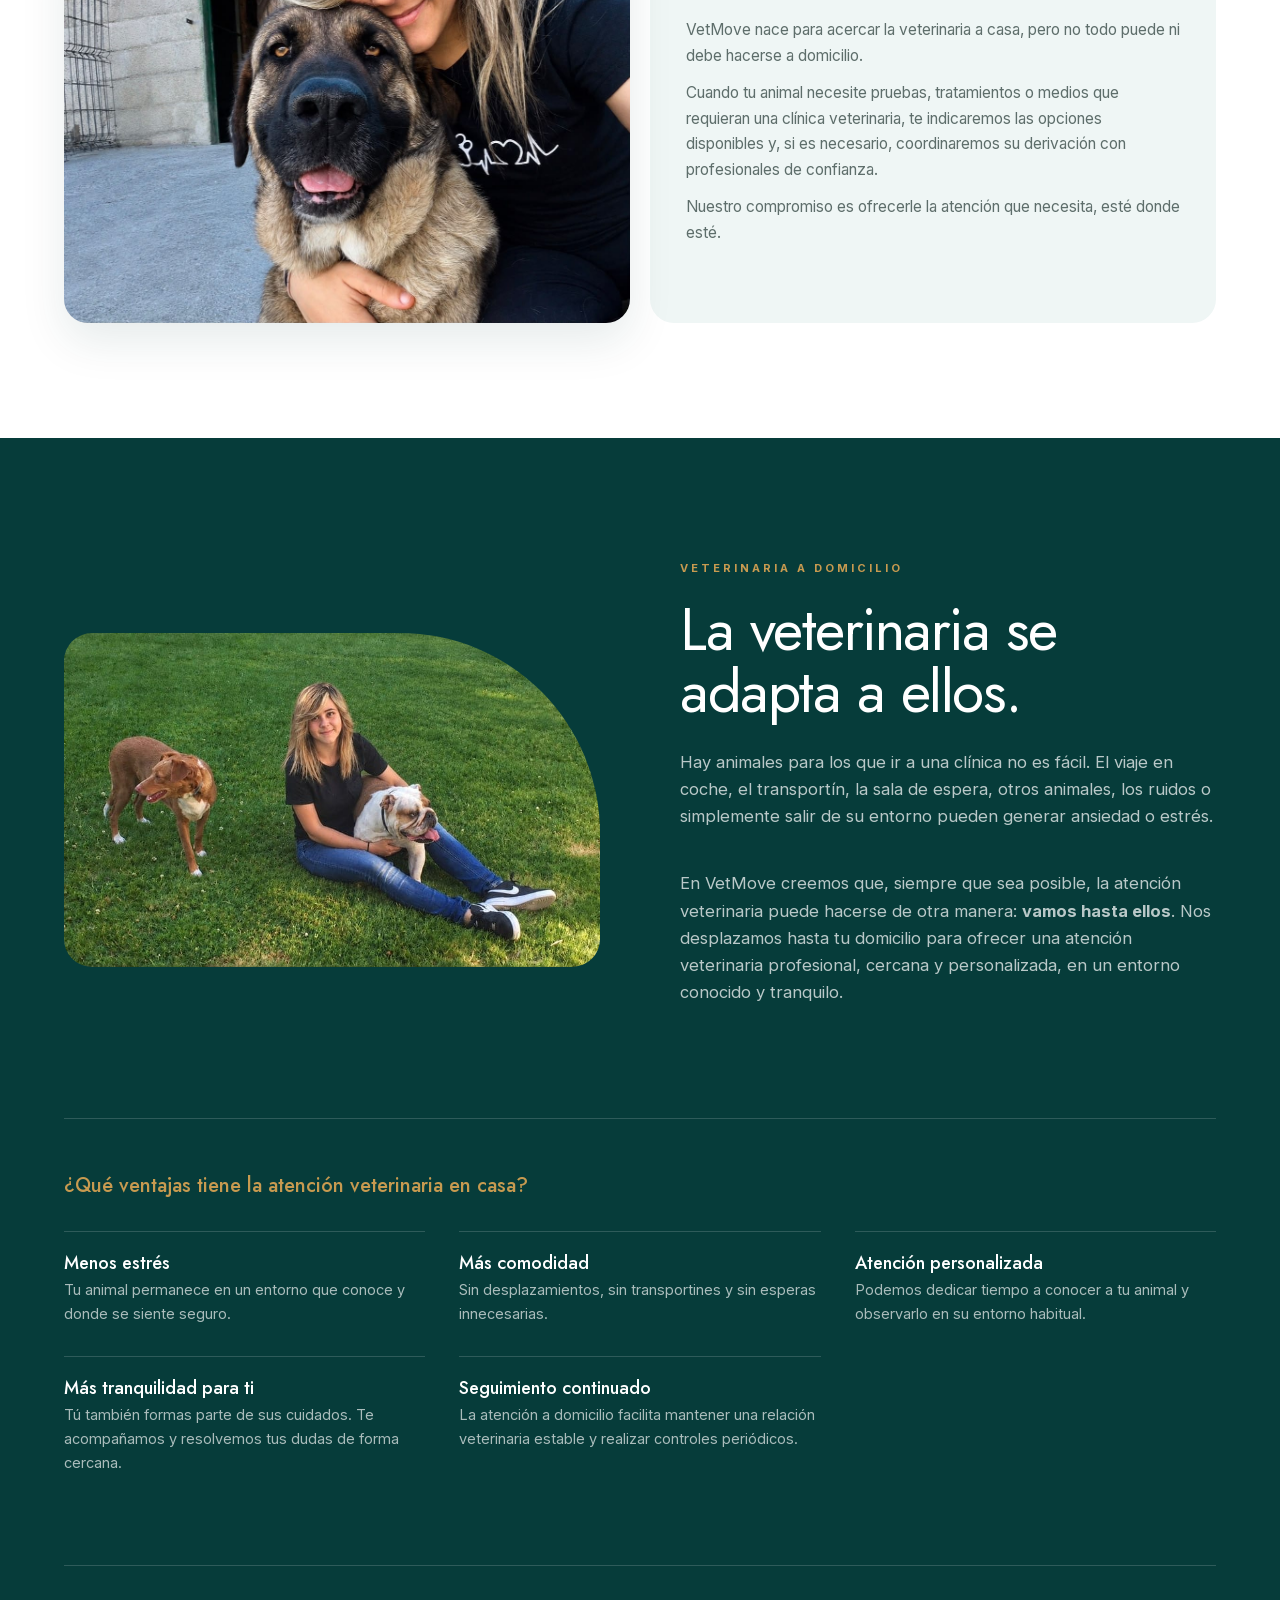
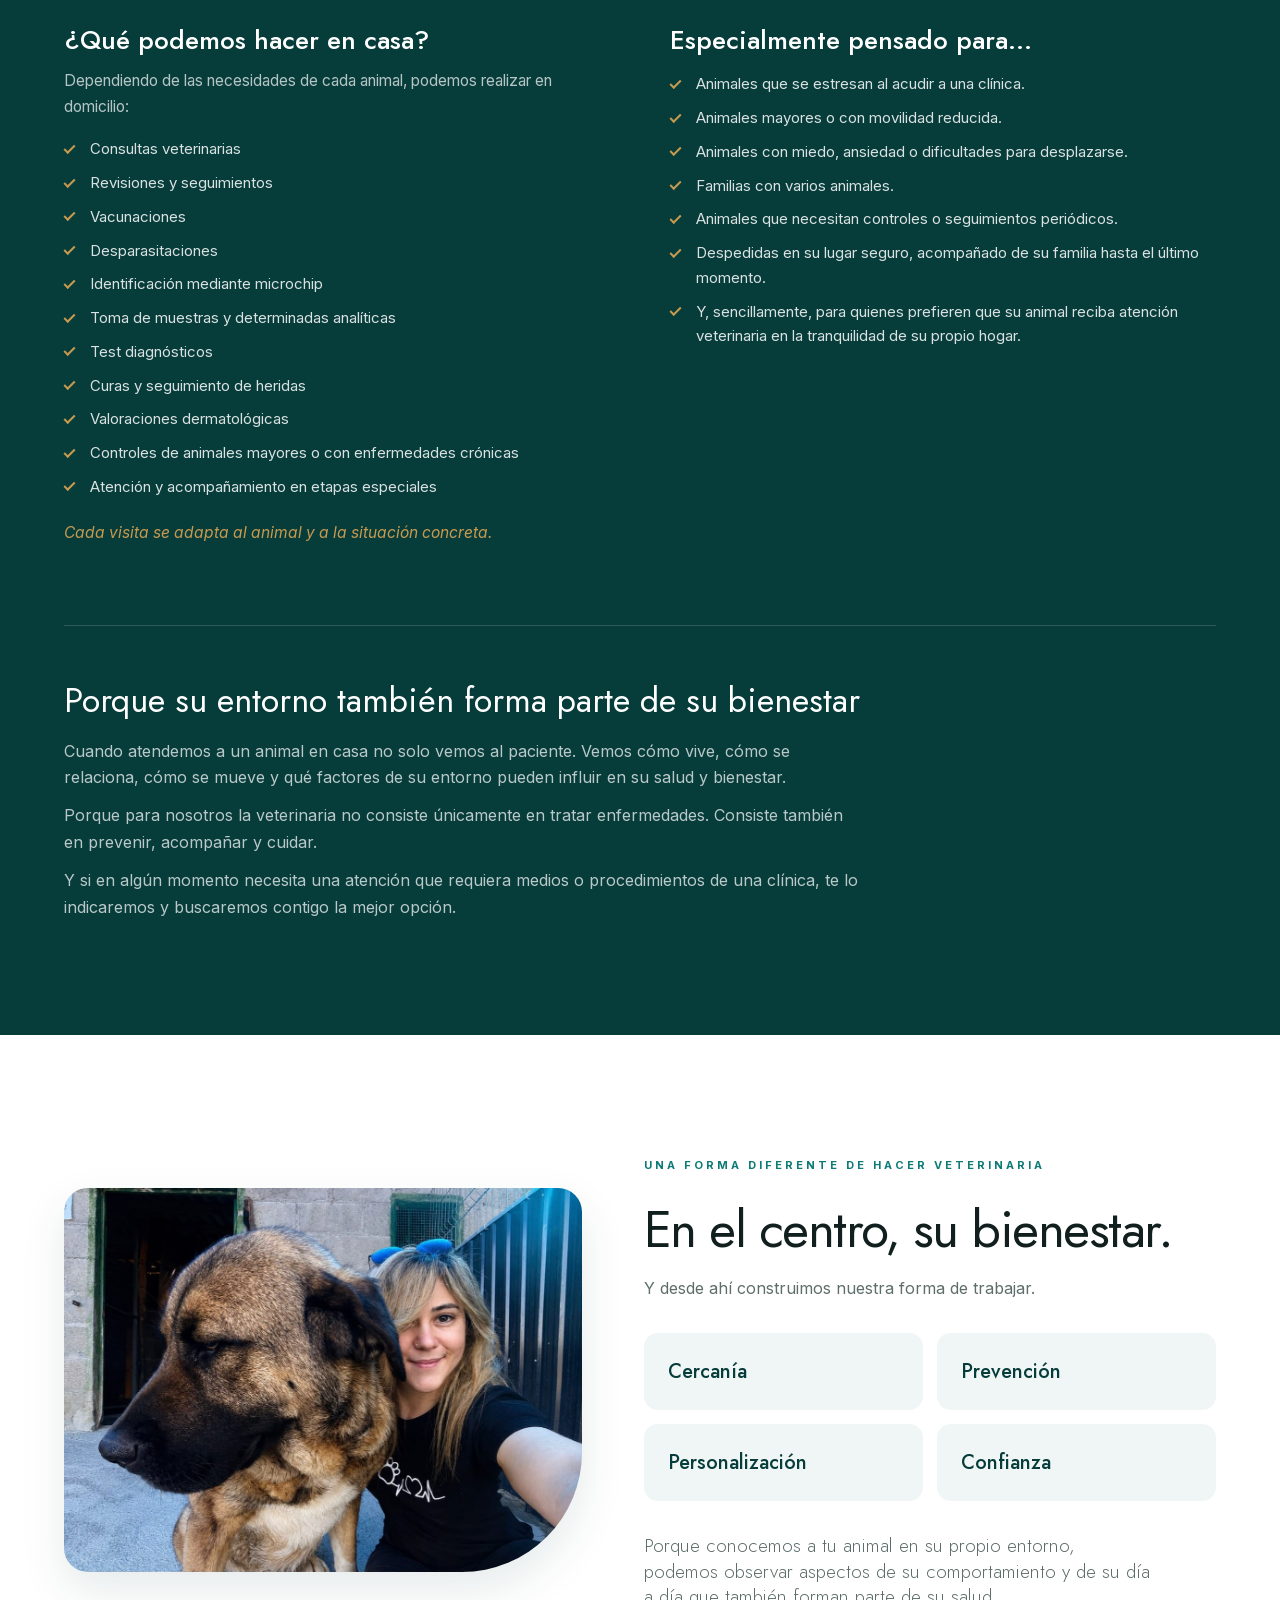
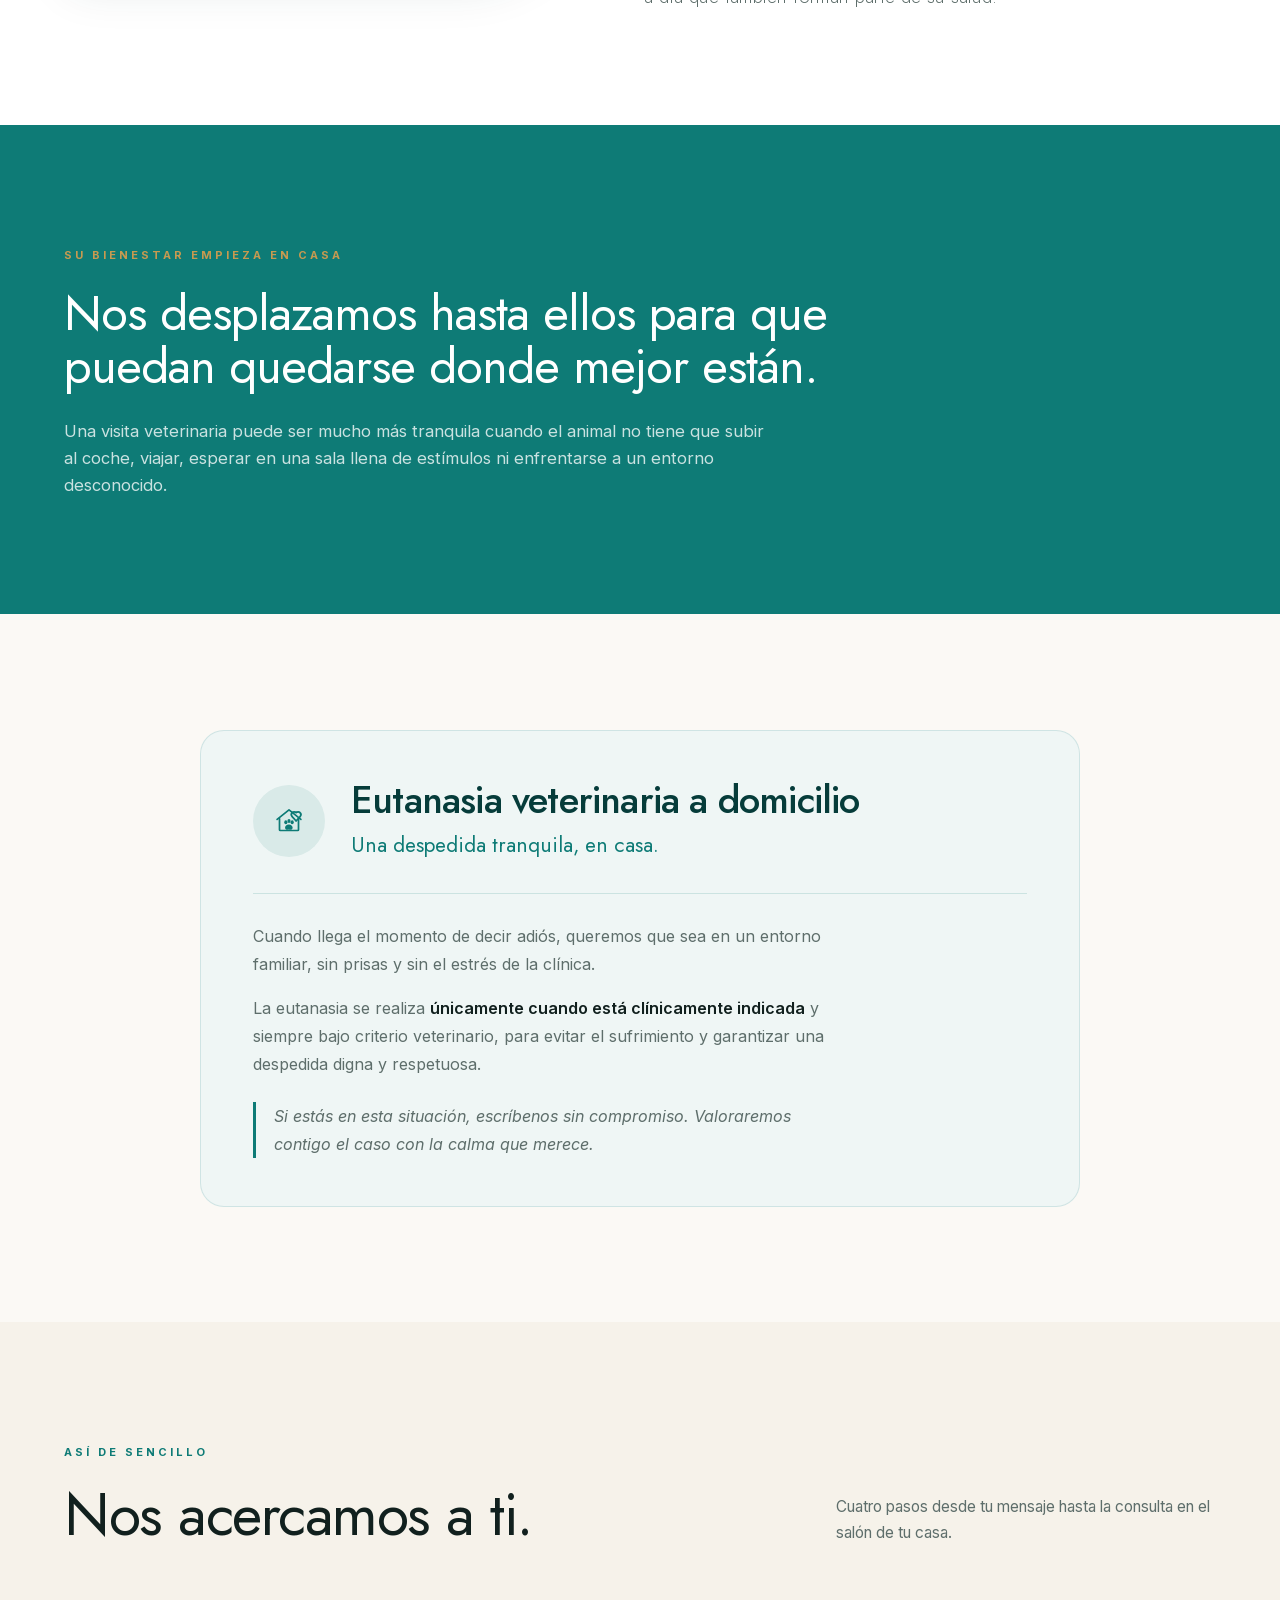
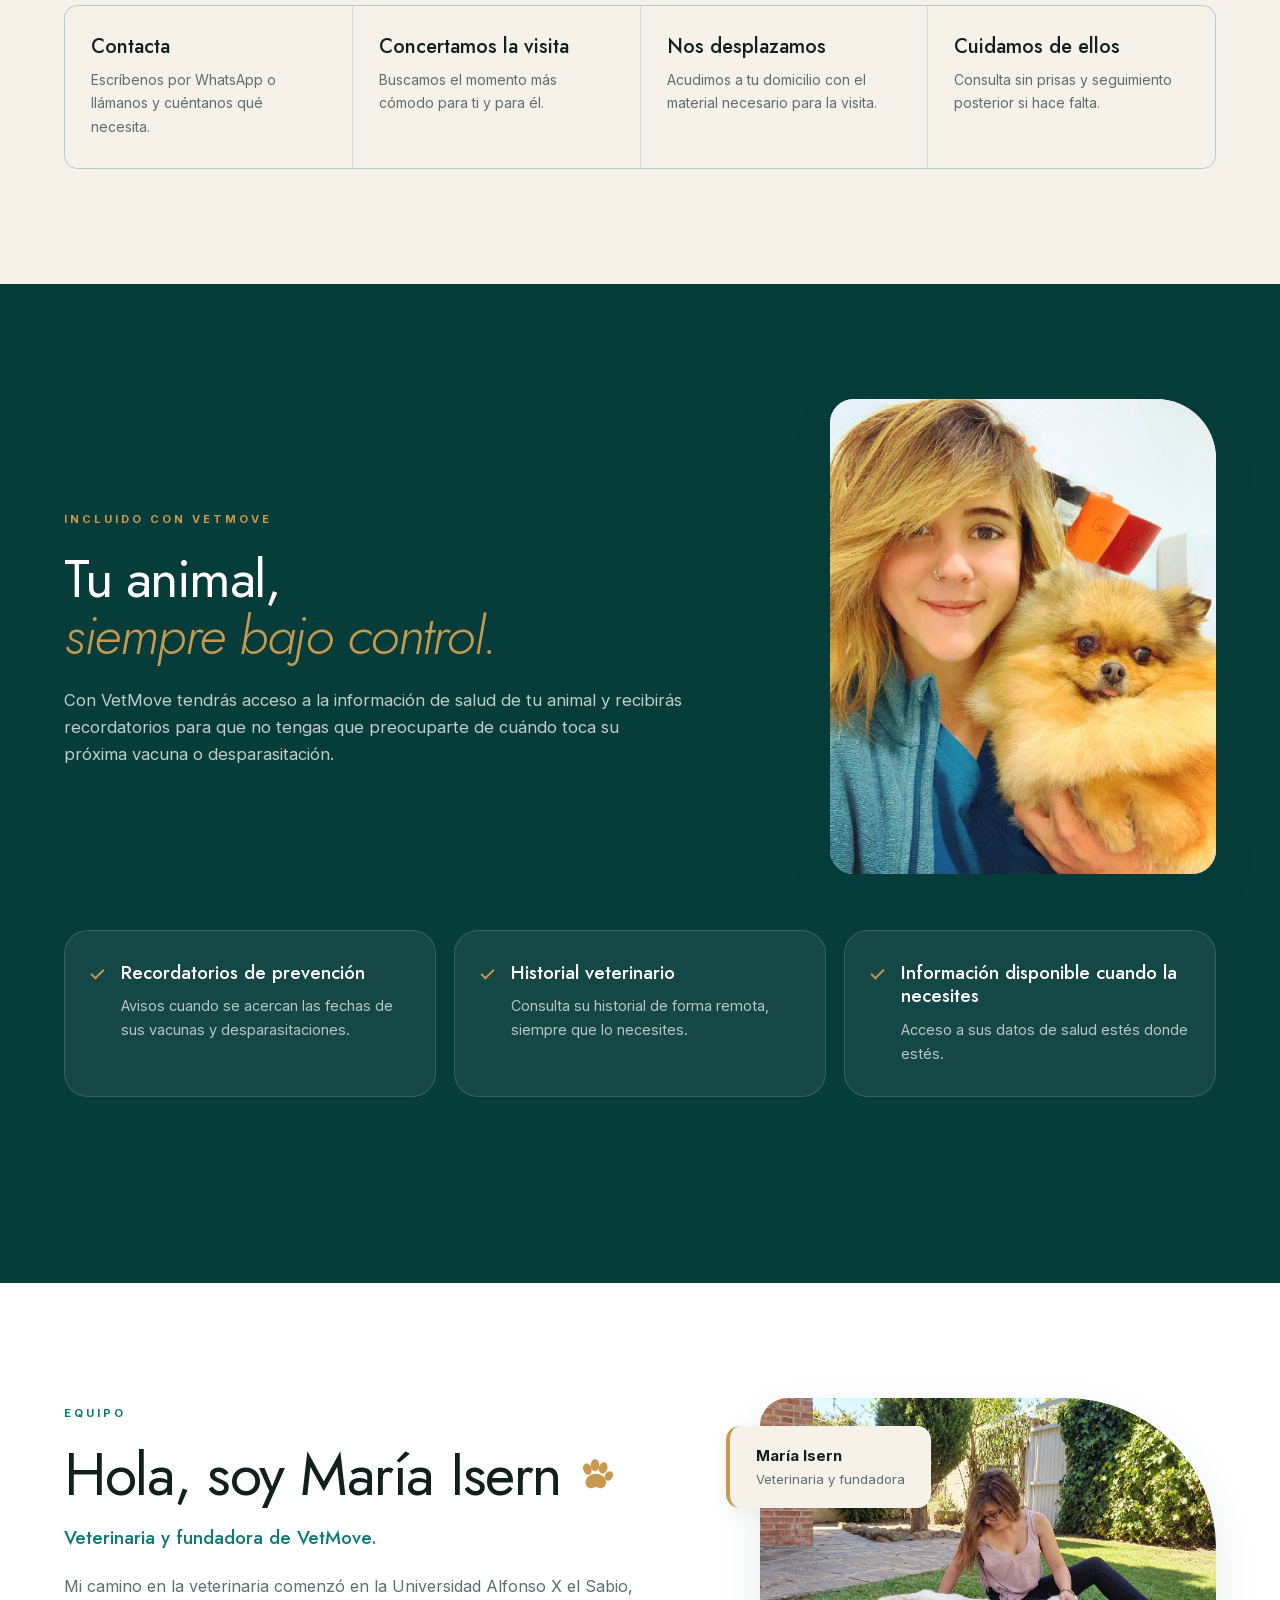
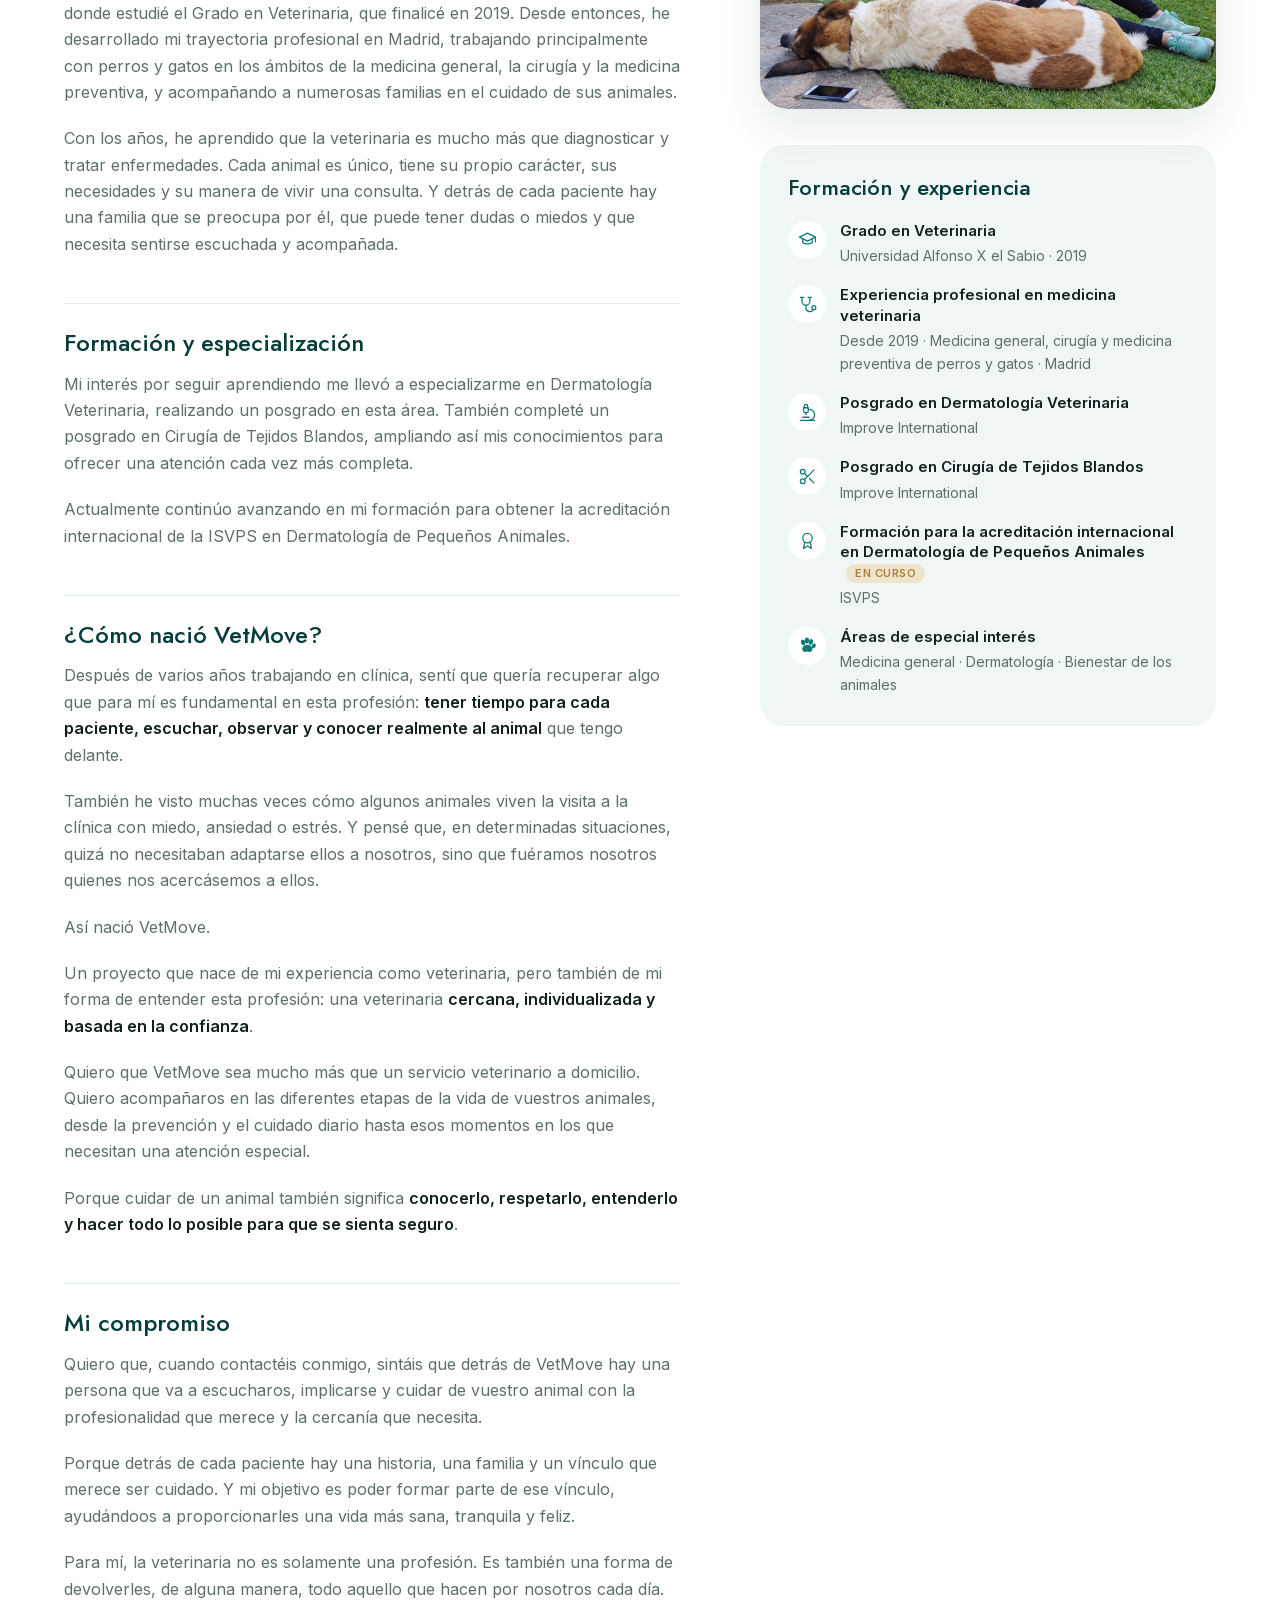
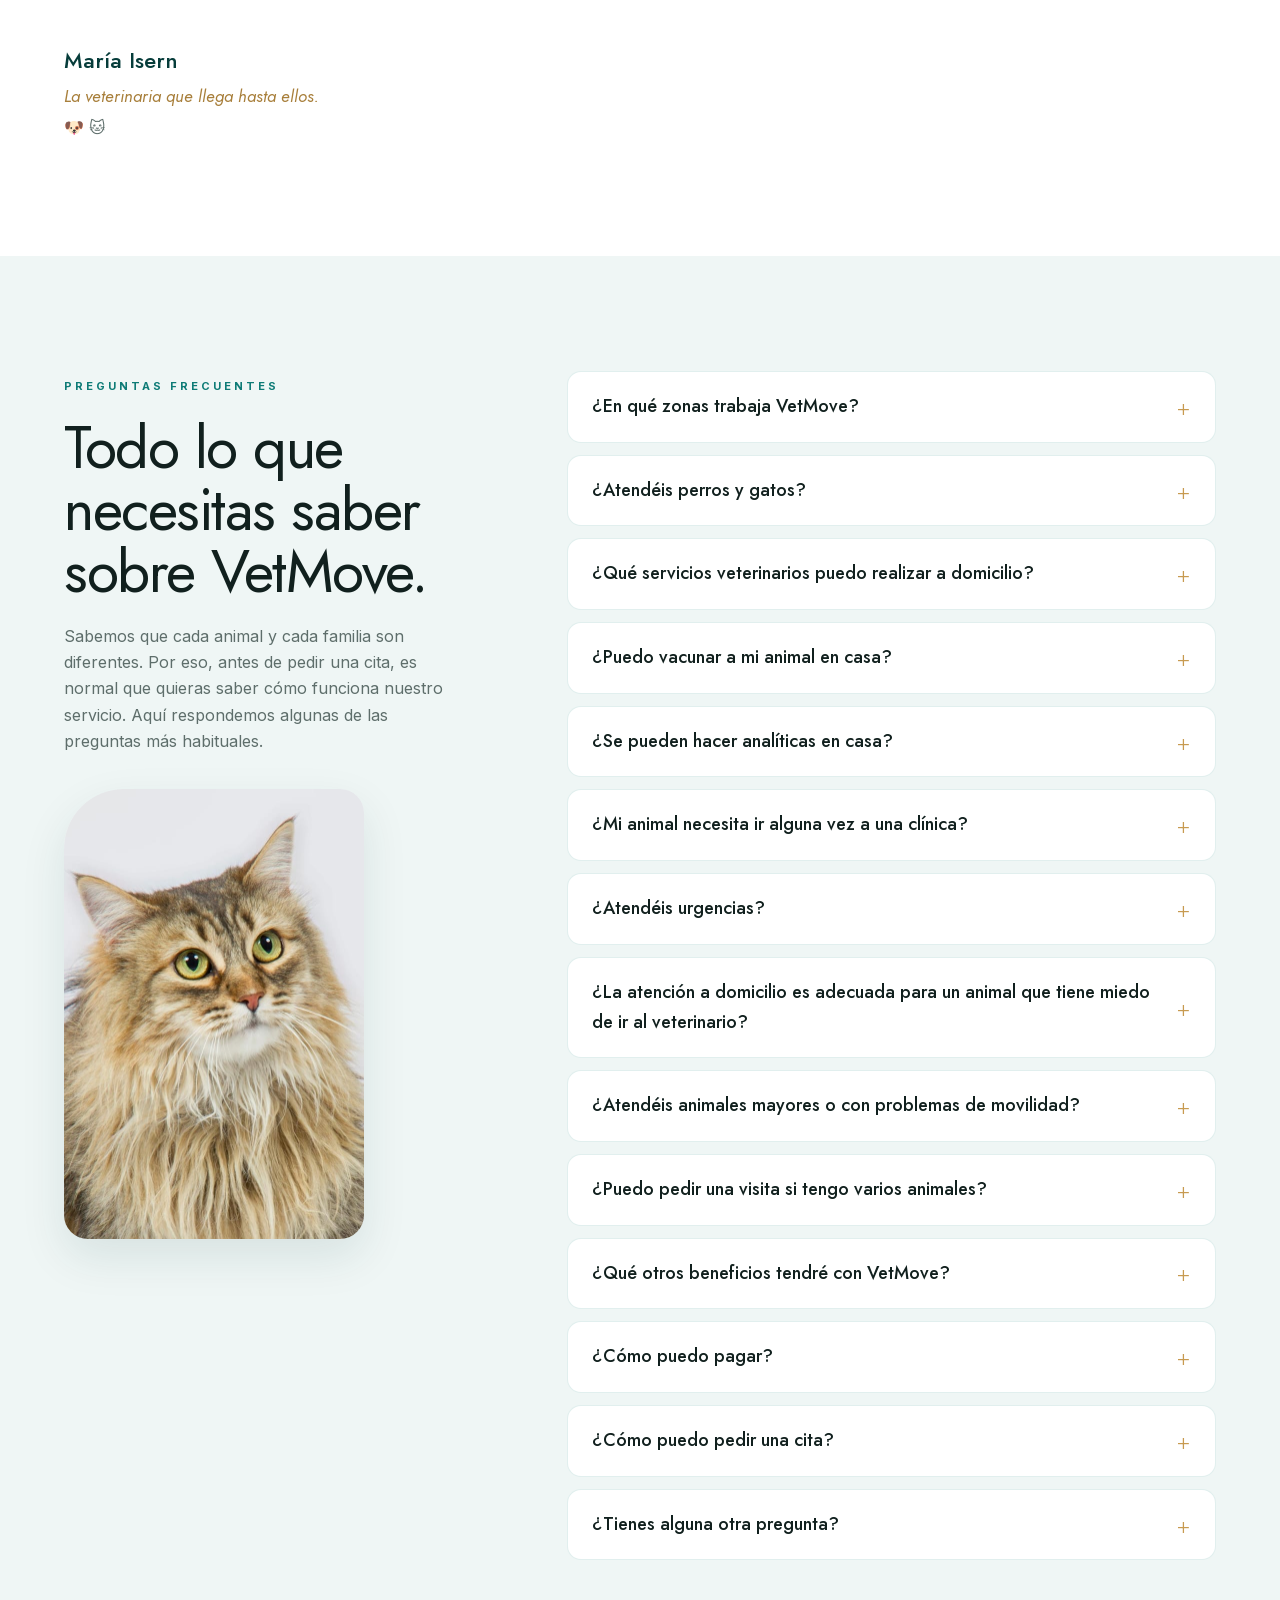
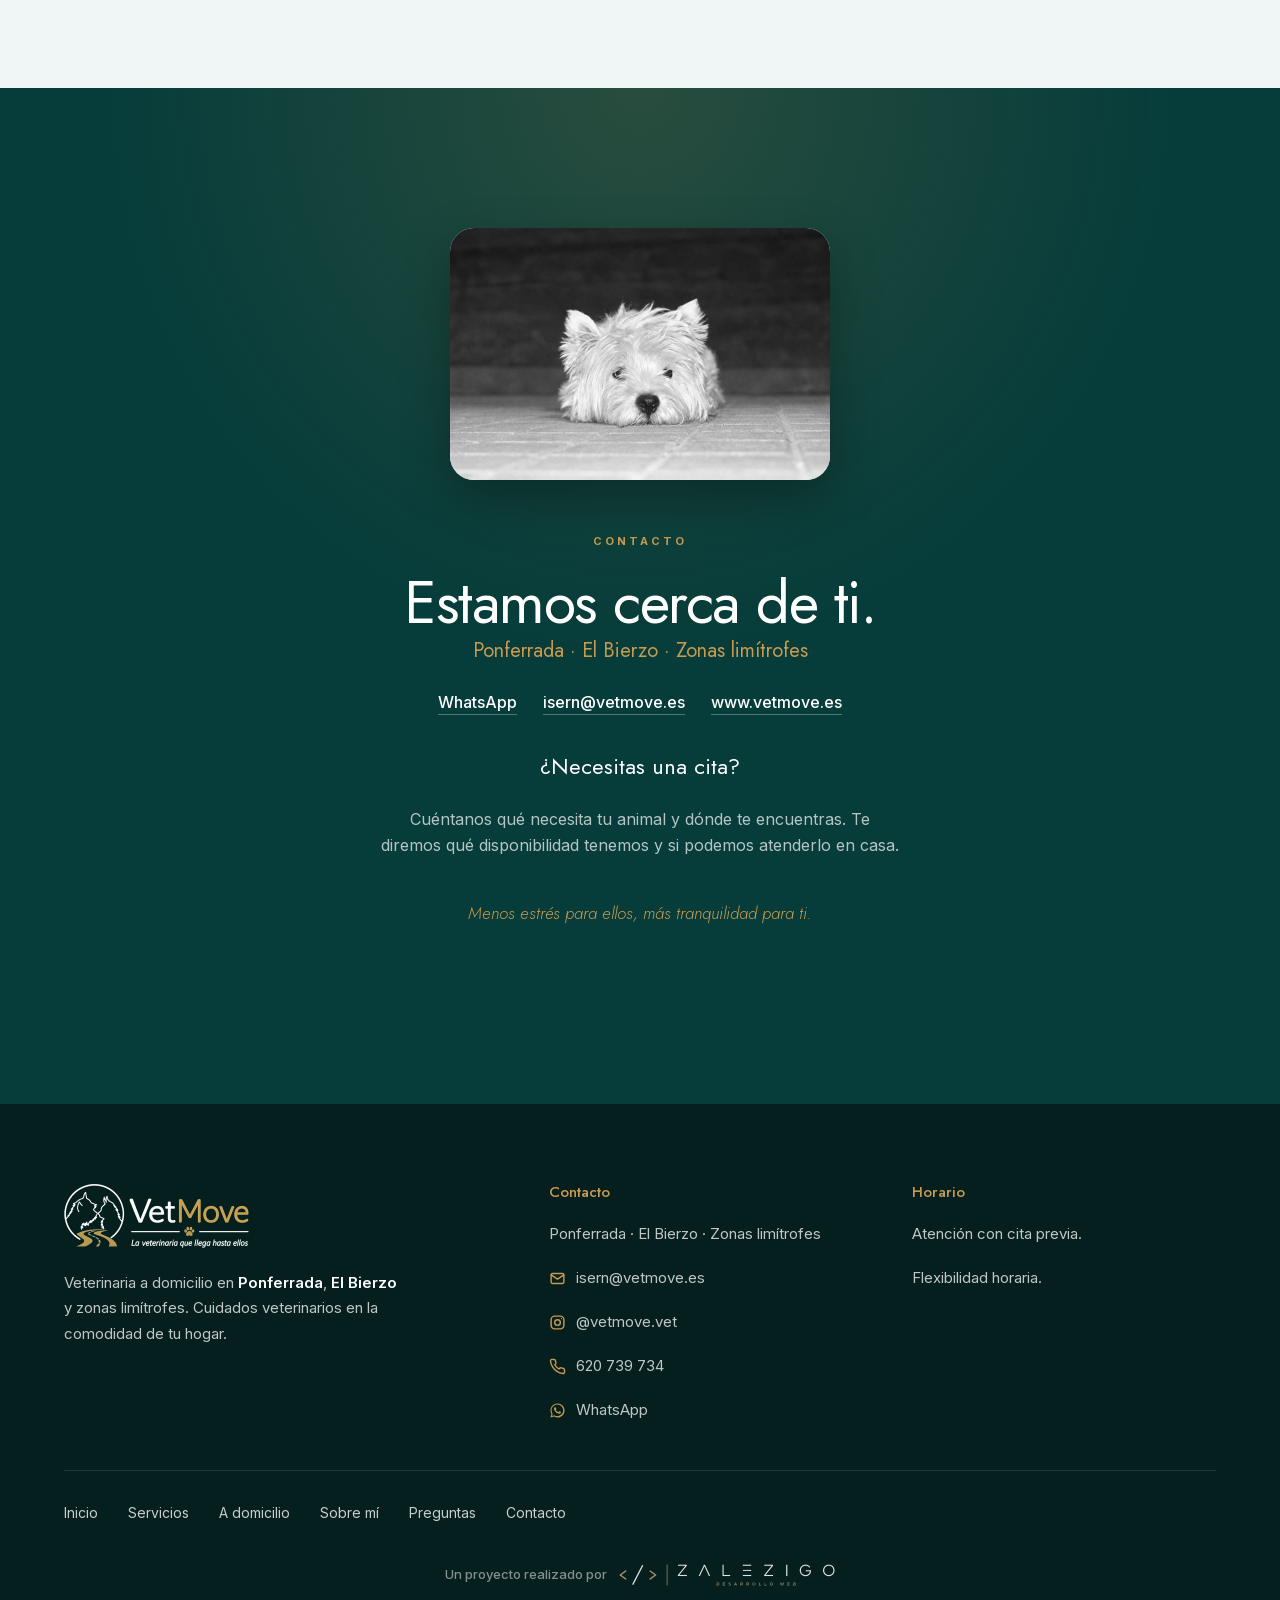
==== commit 5144b2ac: "Evitar la repeticion de 2019 en el texto de Sobre mi El parrafo decia 'que finalice en 2019. Desde 2" ====
--- a/index.html
+++ b/index.html
@@ -1147,7 +1147,7 @@
                     <p>
                         Mi camino en la veterinaria comenzó en la Universidad Alfonso X
                         el Sabio, donde estudié el Grado en Veterinaria, que finalicé en
-                        2019. Desde 2019, he desarrollado mi trayectoria profesional en
+                        2019. Desde entonces, he desarrollado mi trayectoria profesional en
                         Madrid, trabajando principalmente con perros y gatos en los ámbitos
                         de la medicina general, la cirugía y la medicina preventiva, y
                         acompañando a numerosas familias en el cuidado de sus animales.
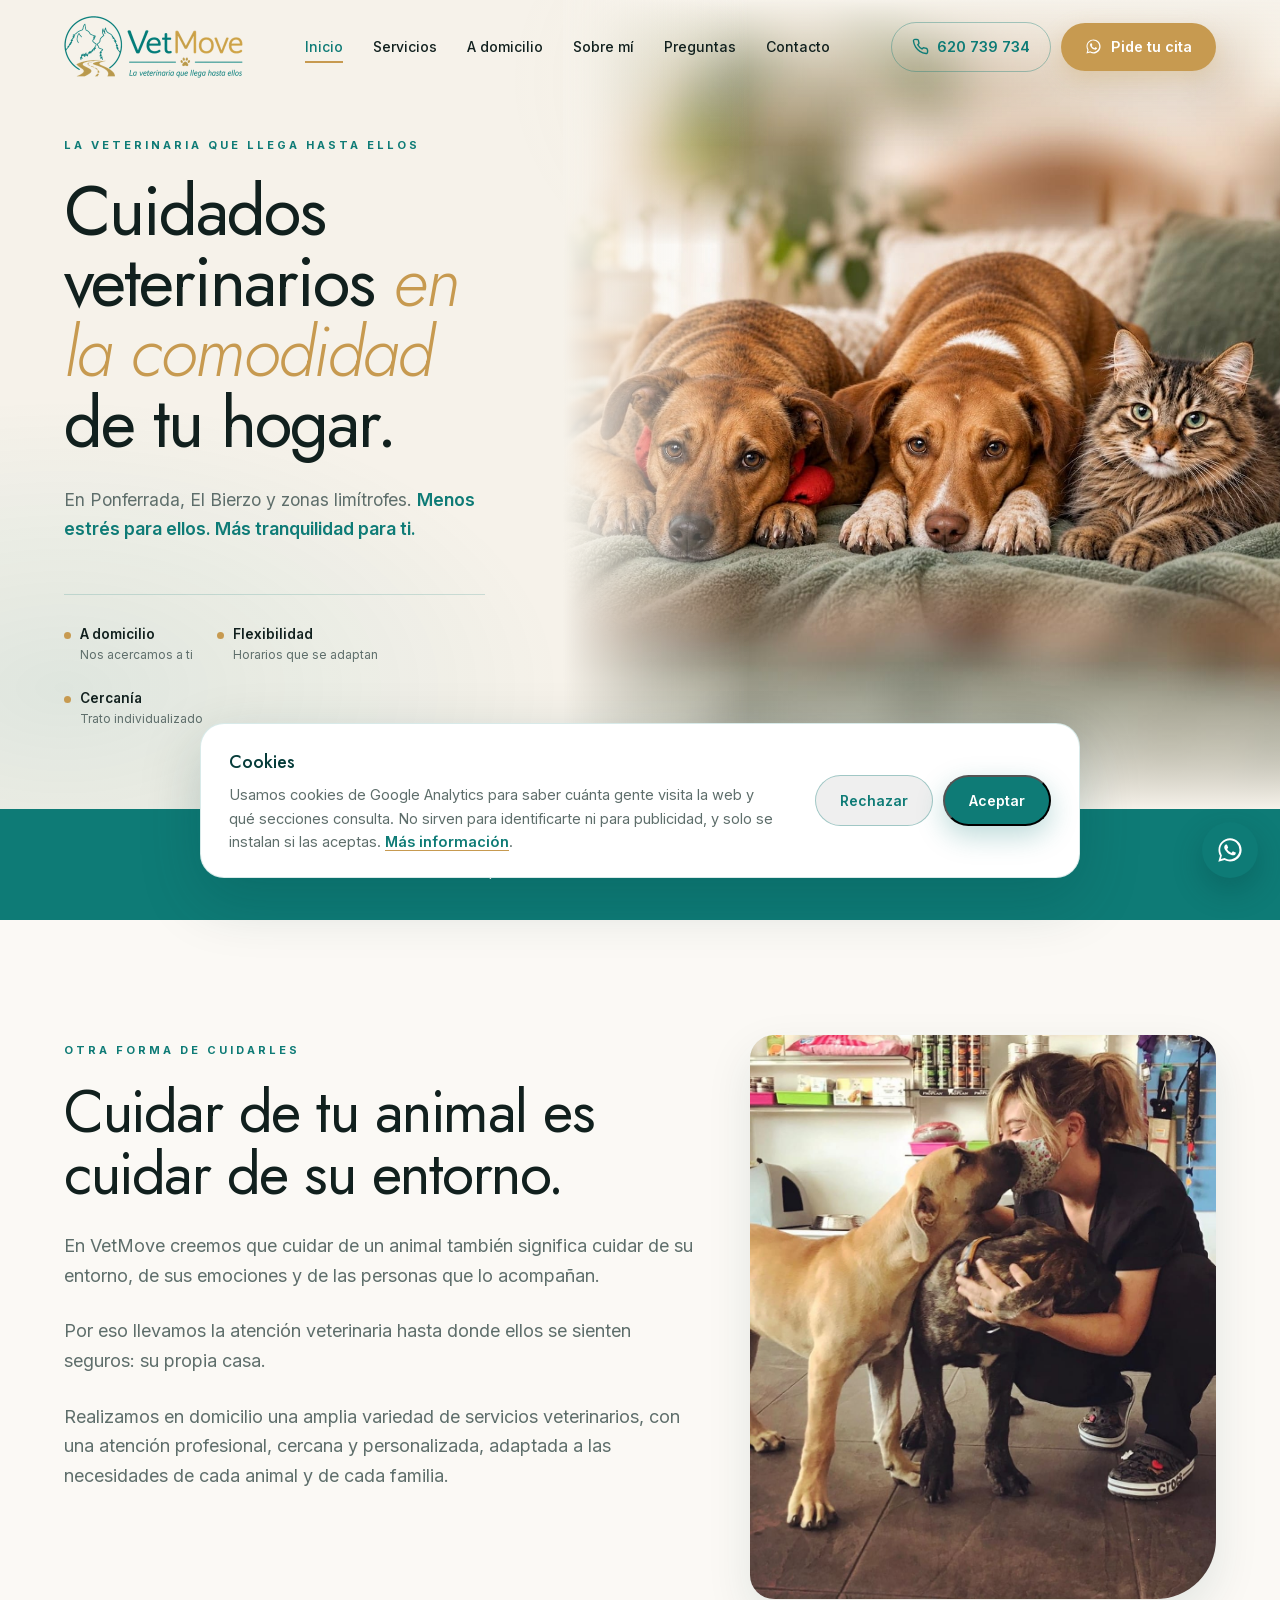
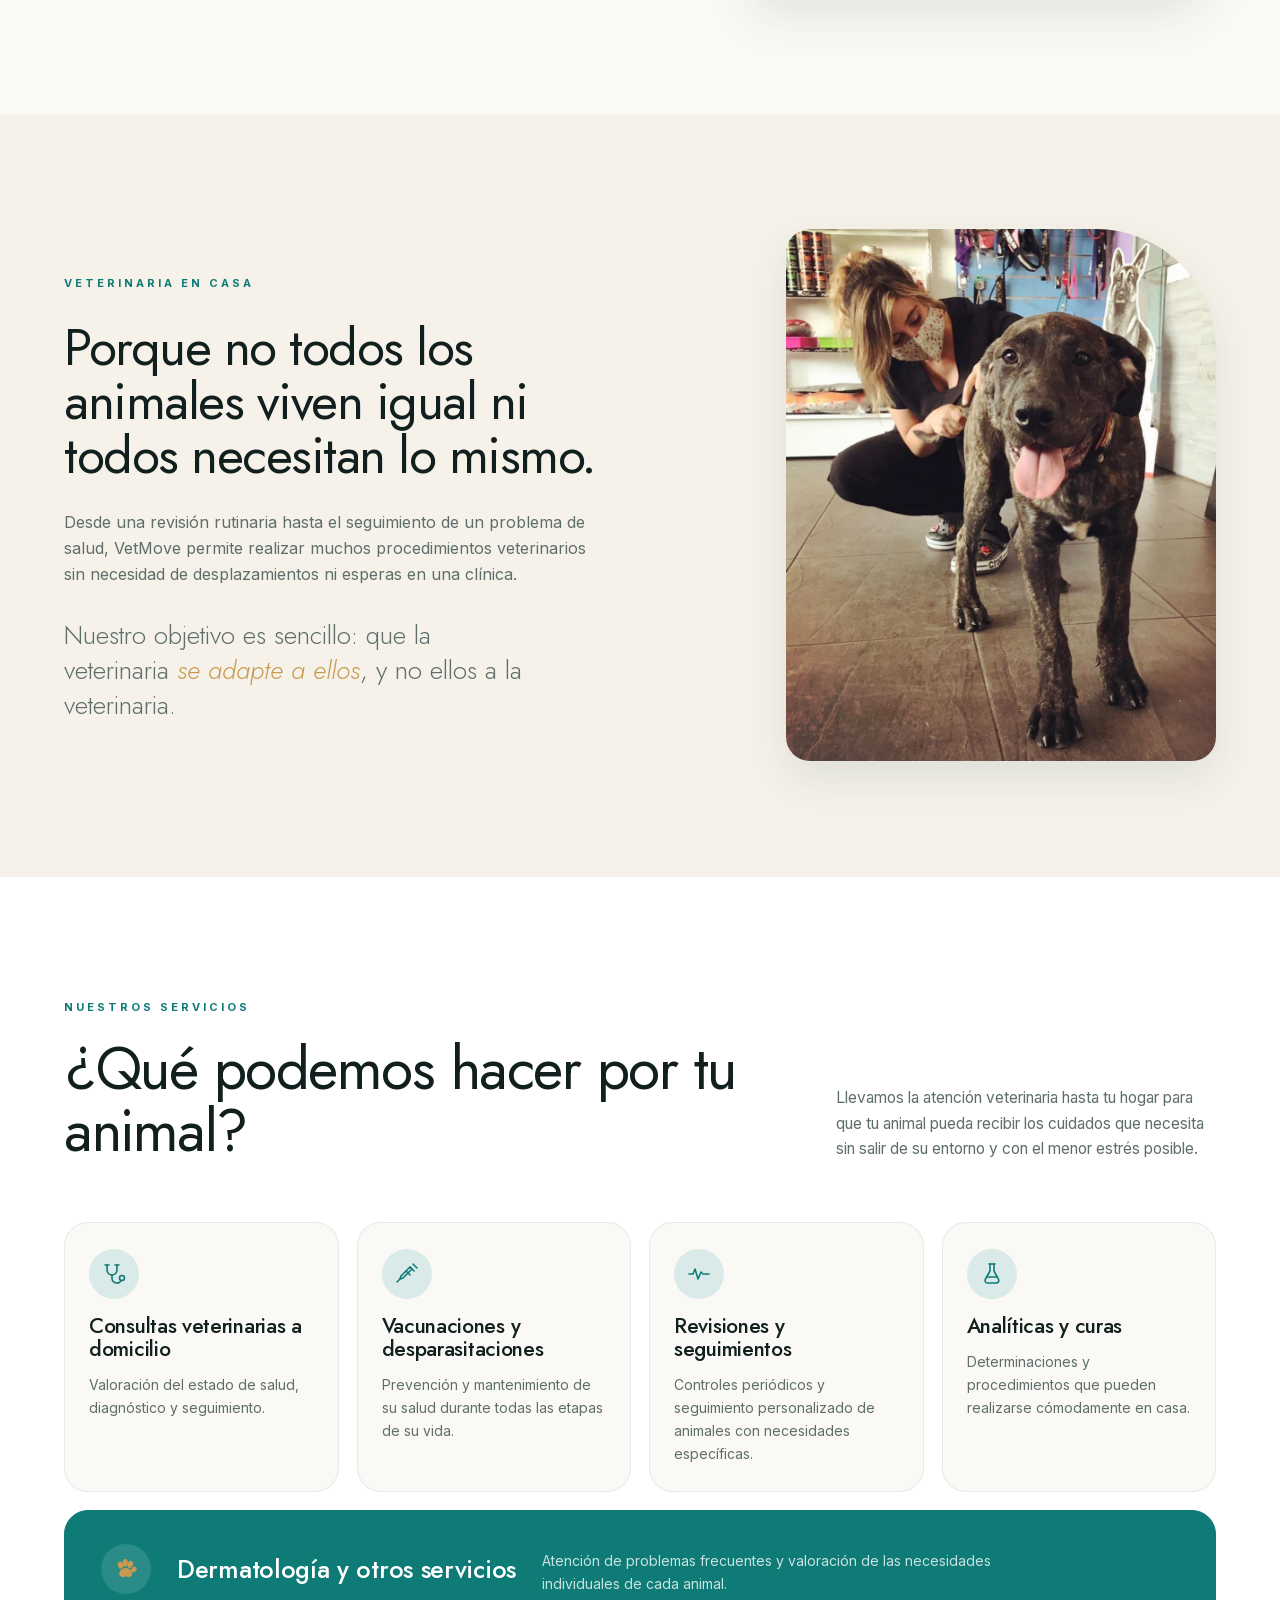
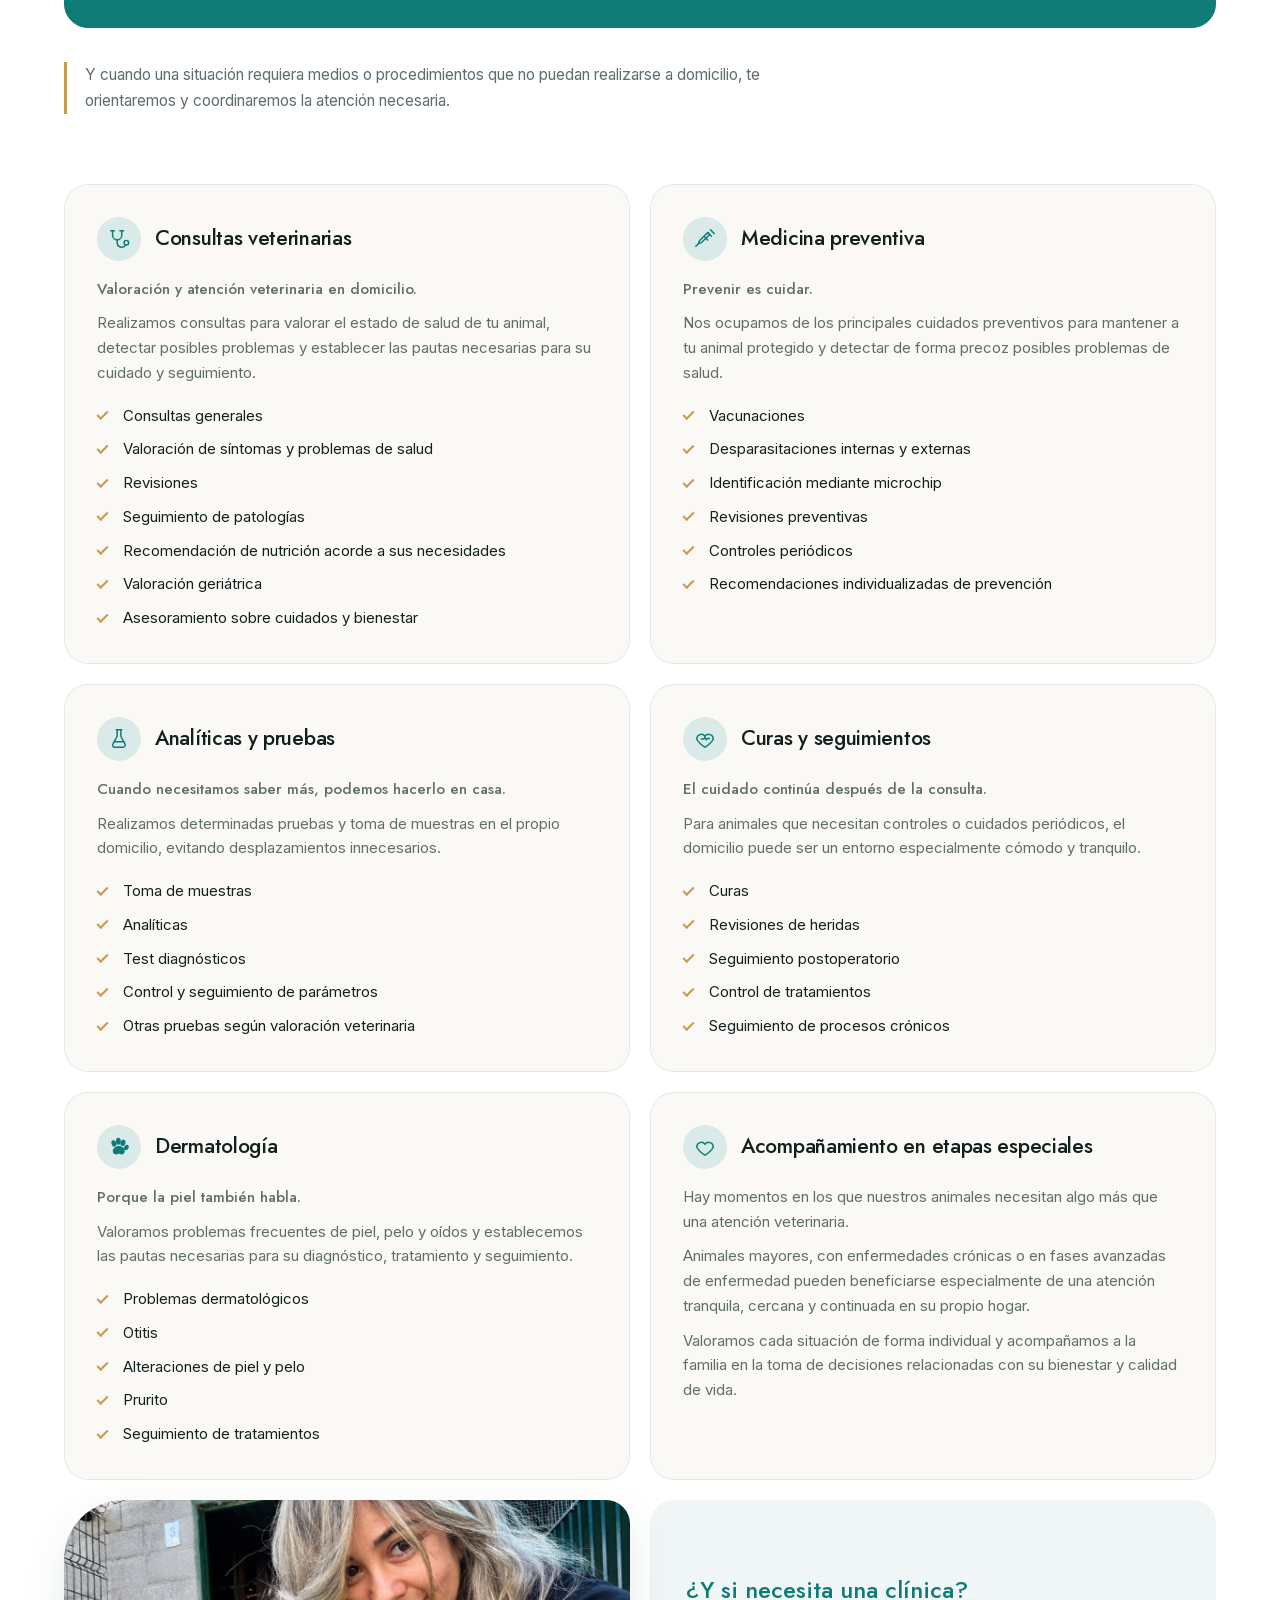
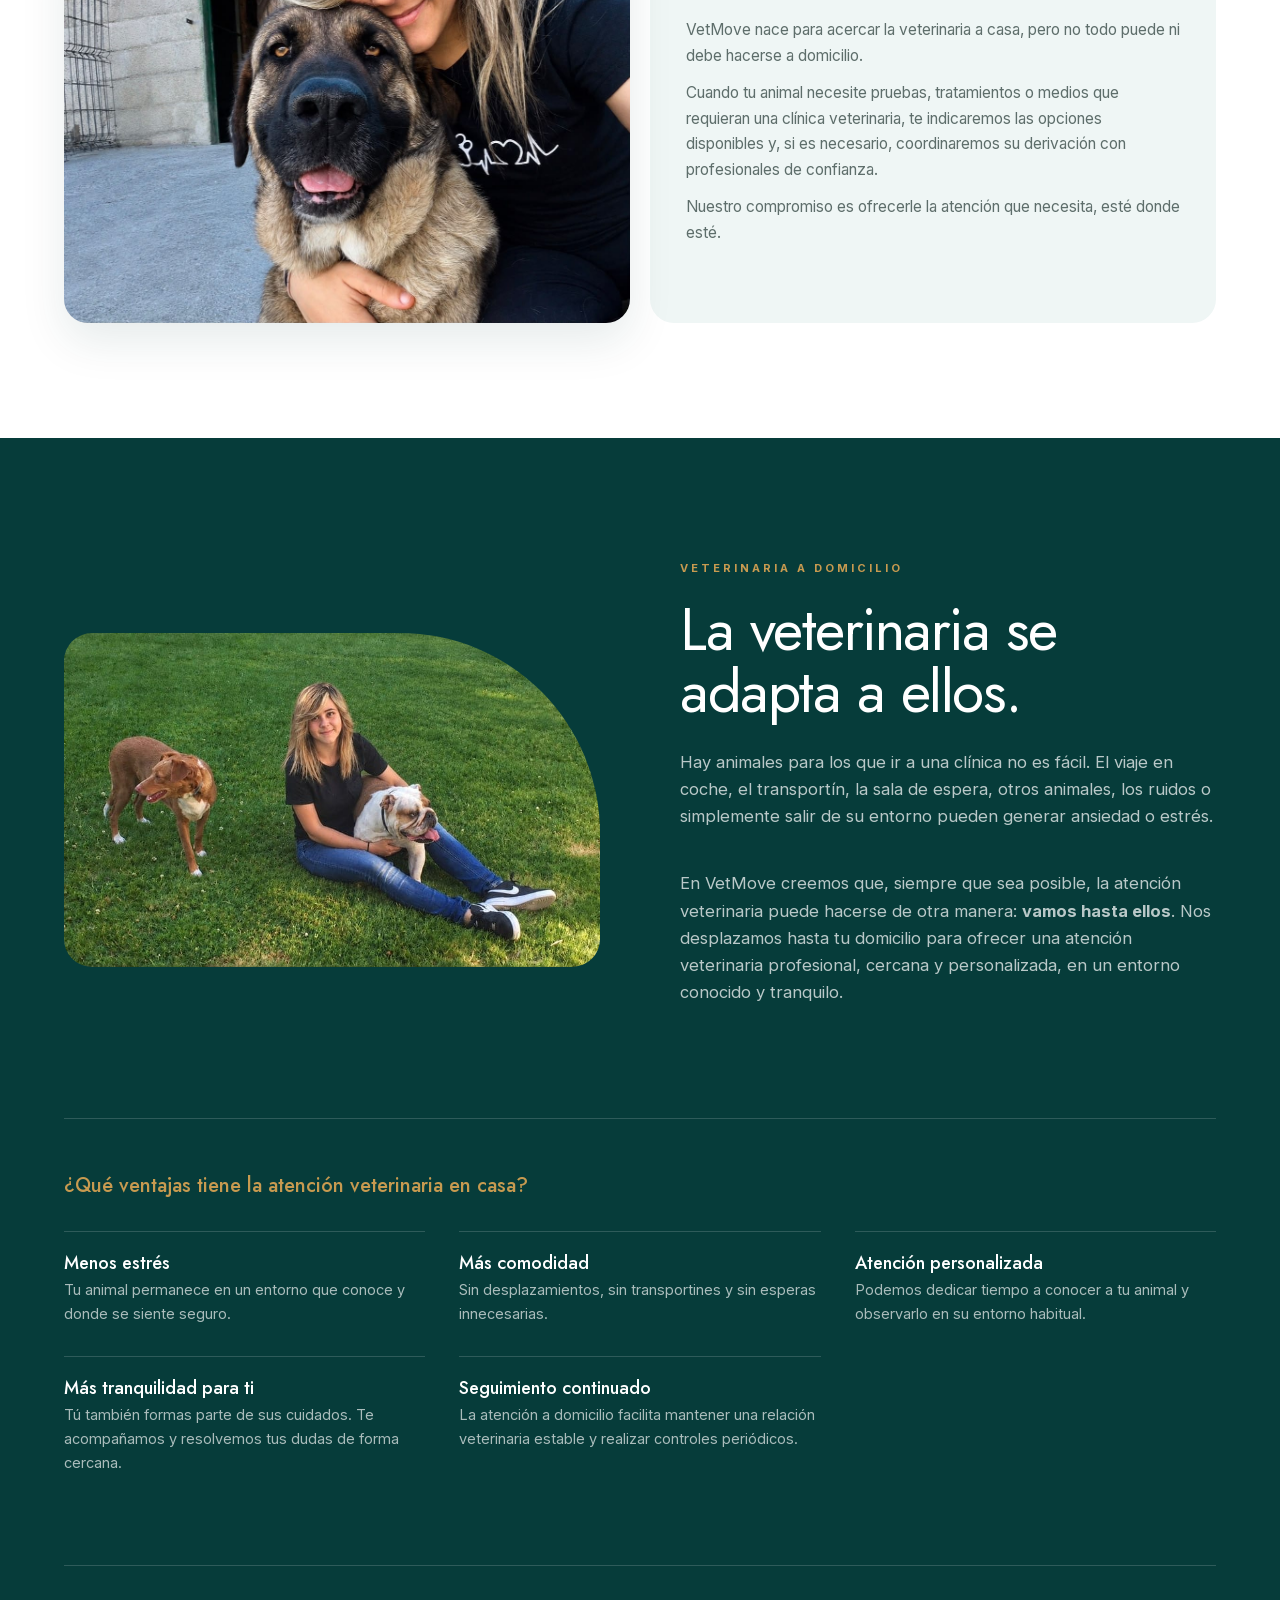
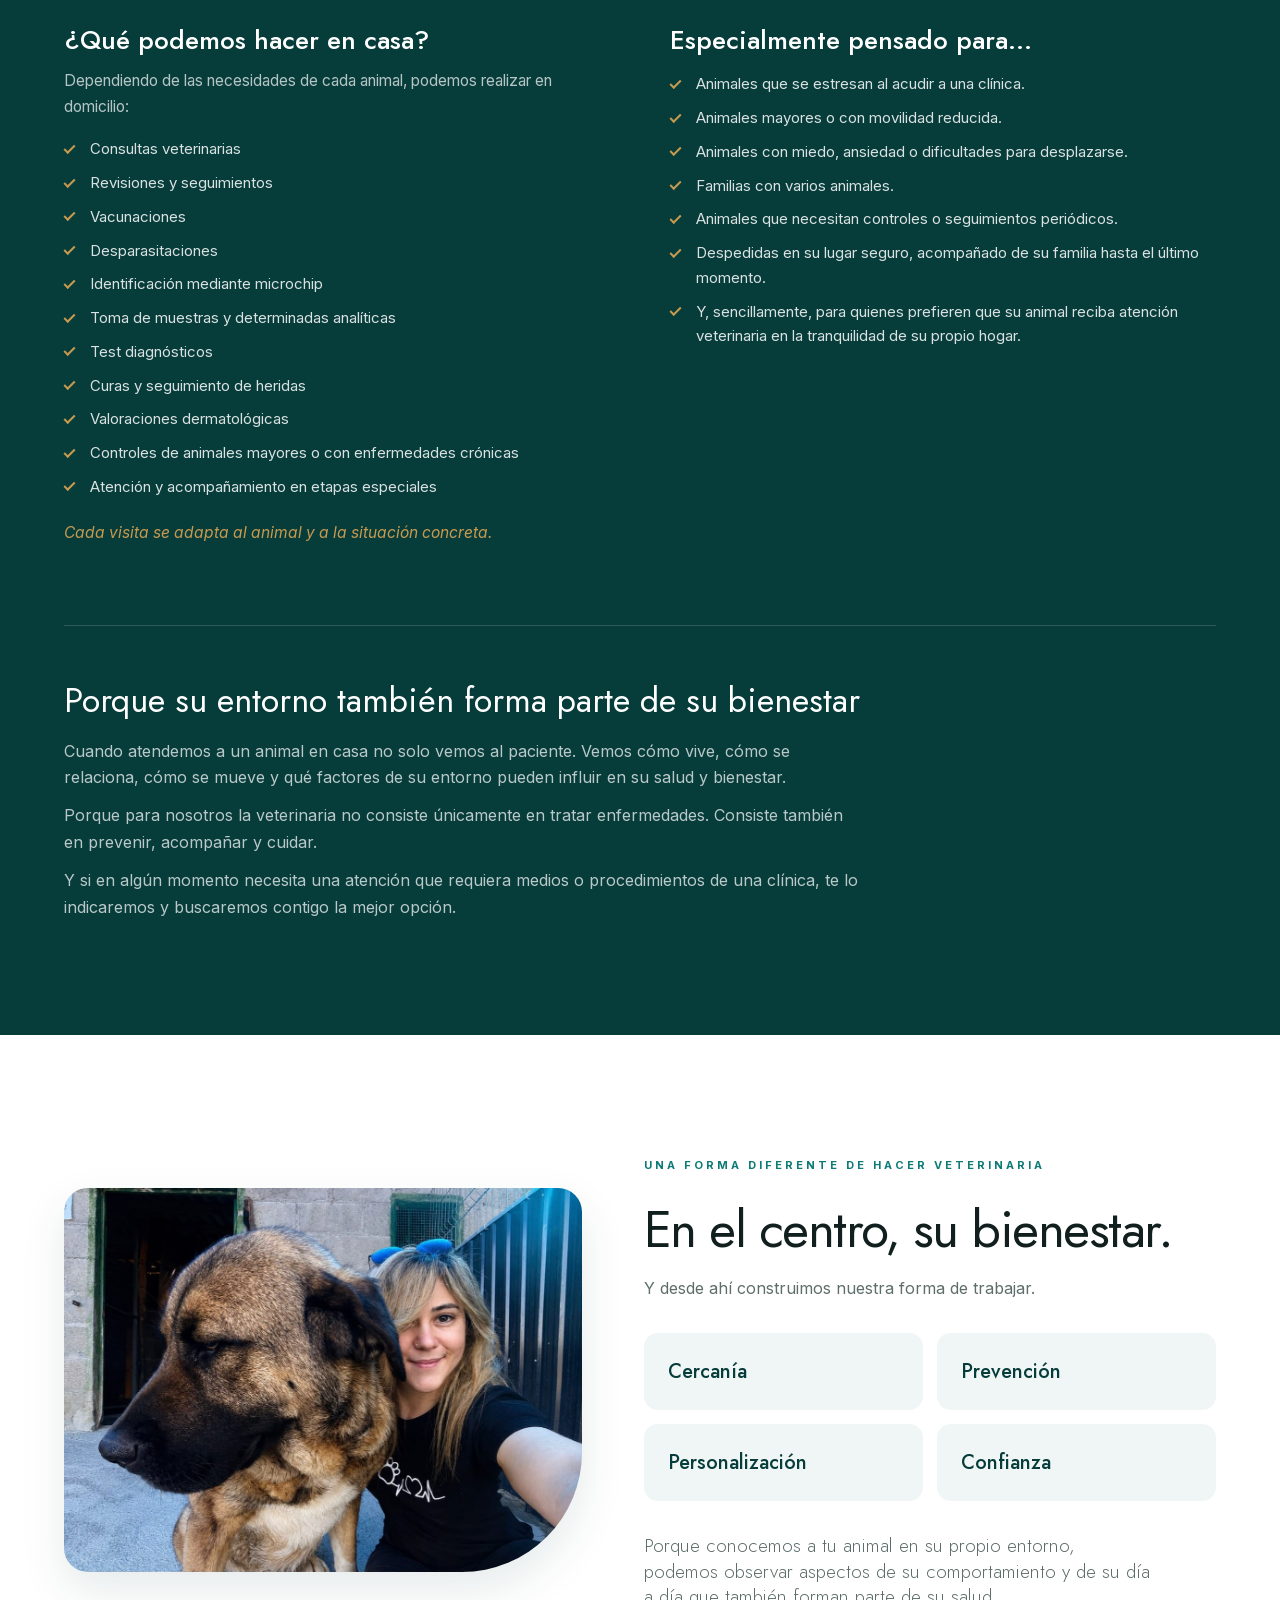
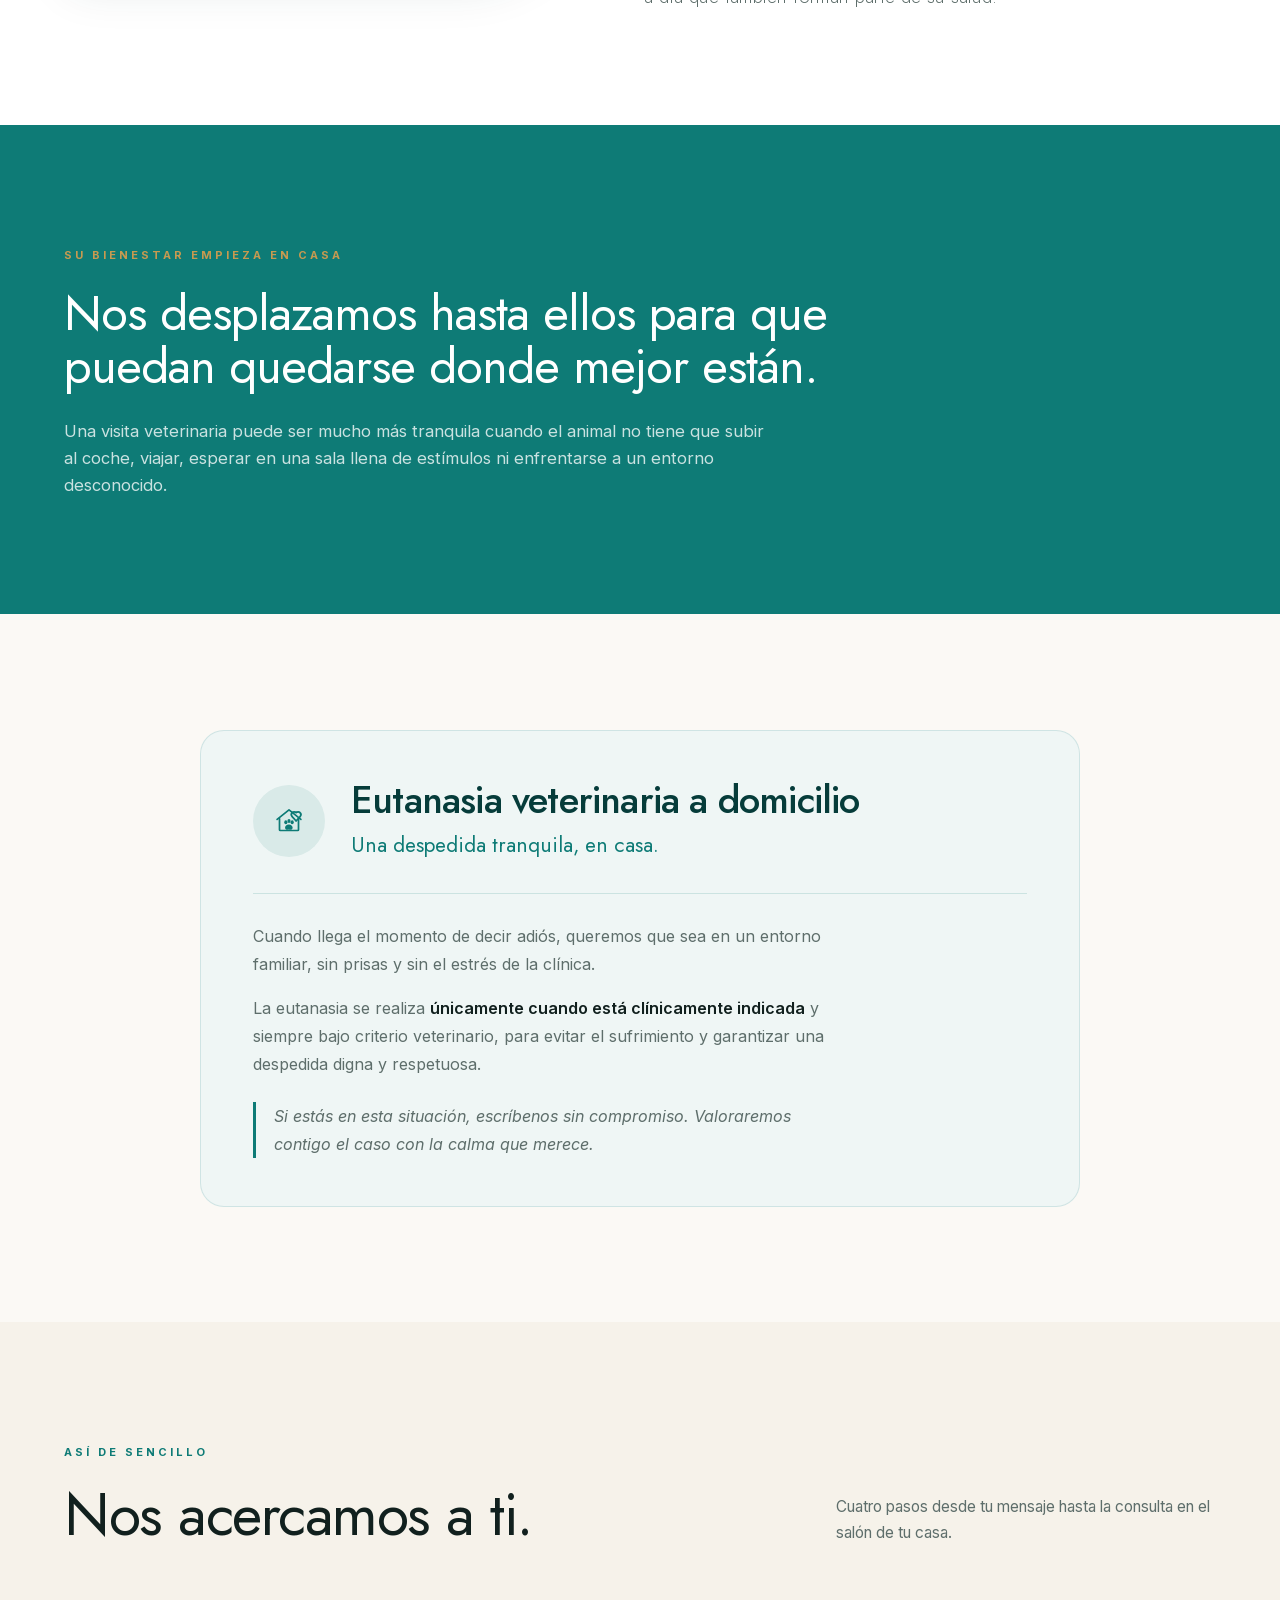
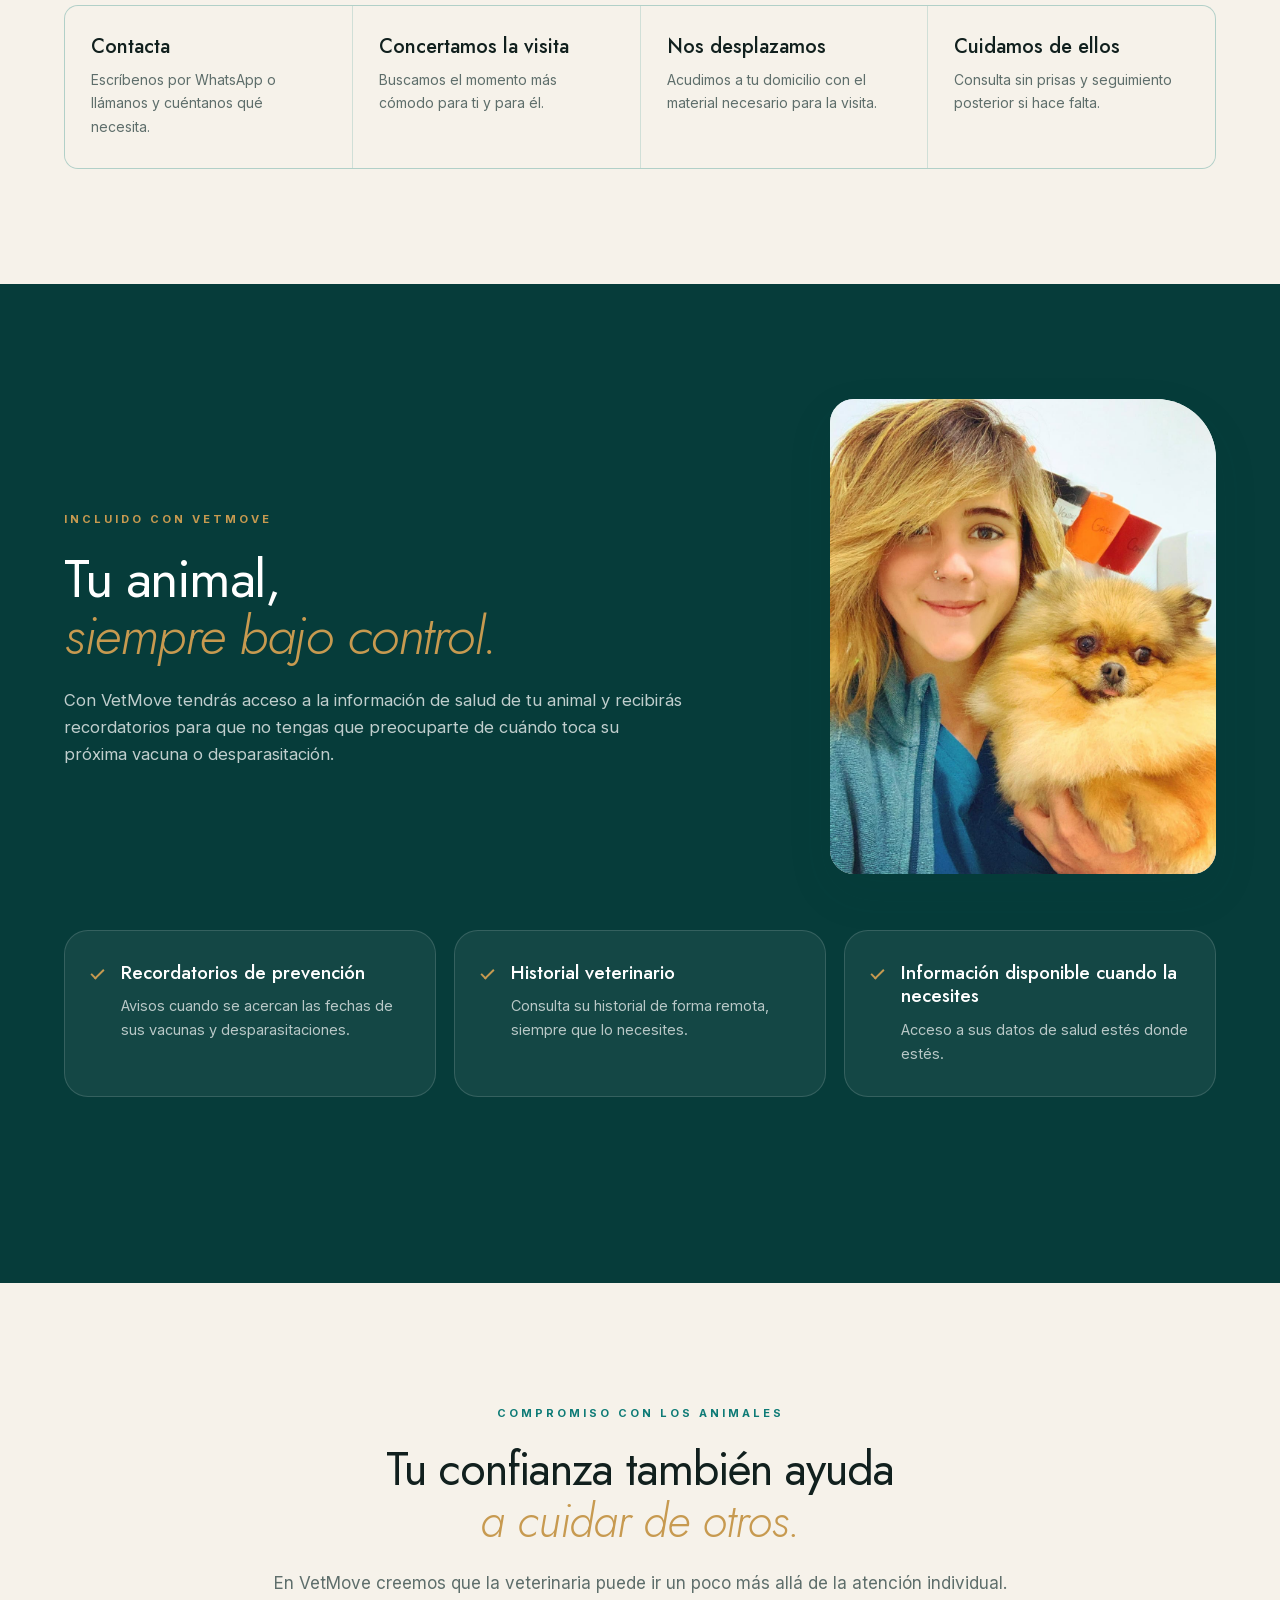
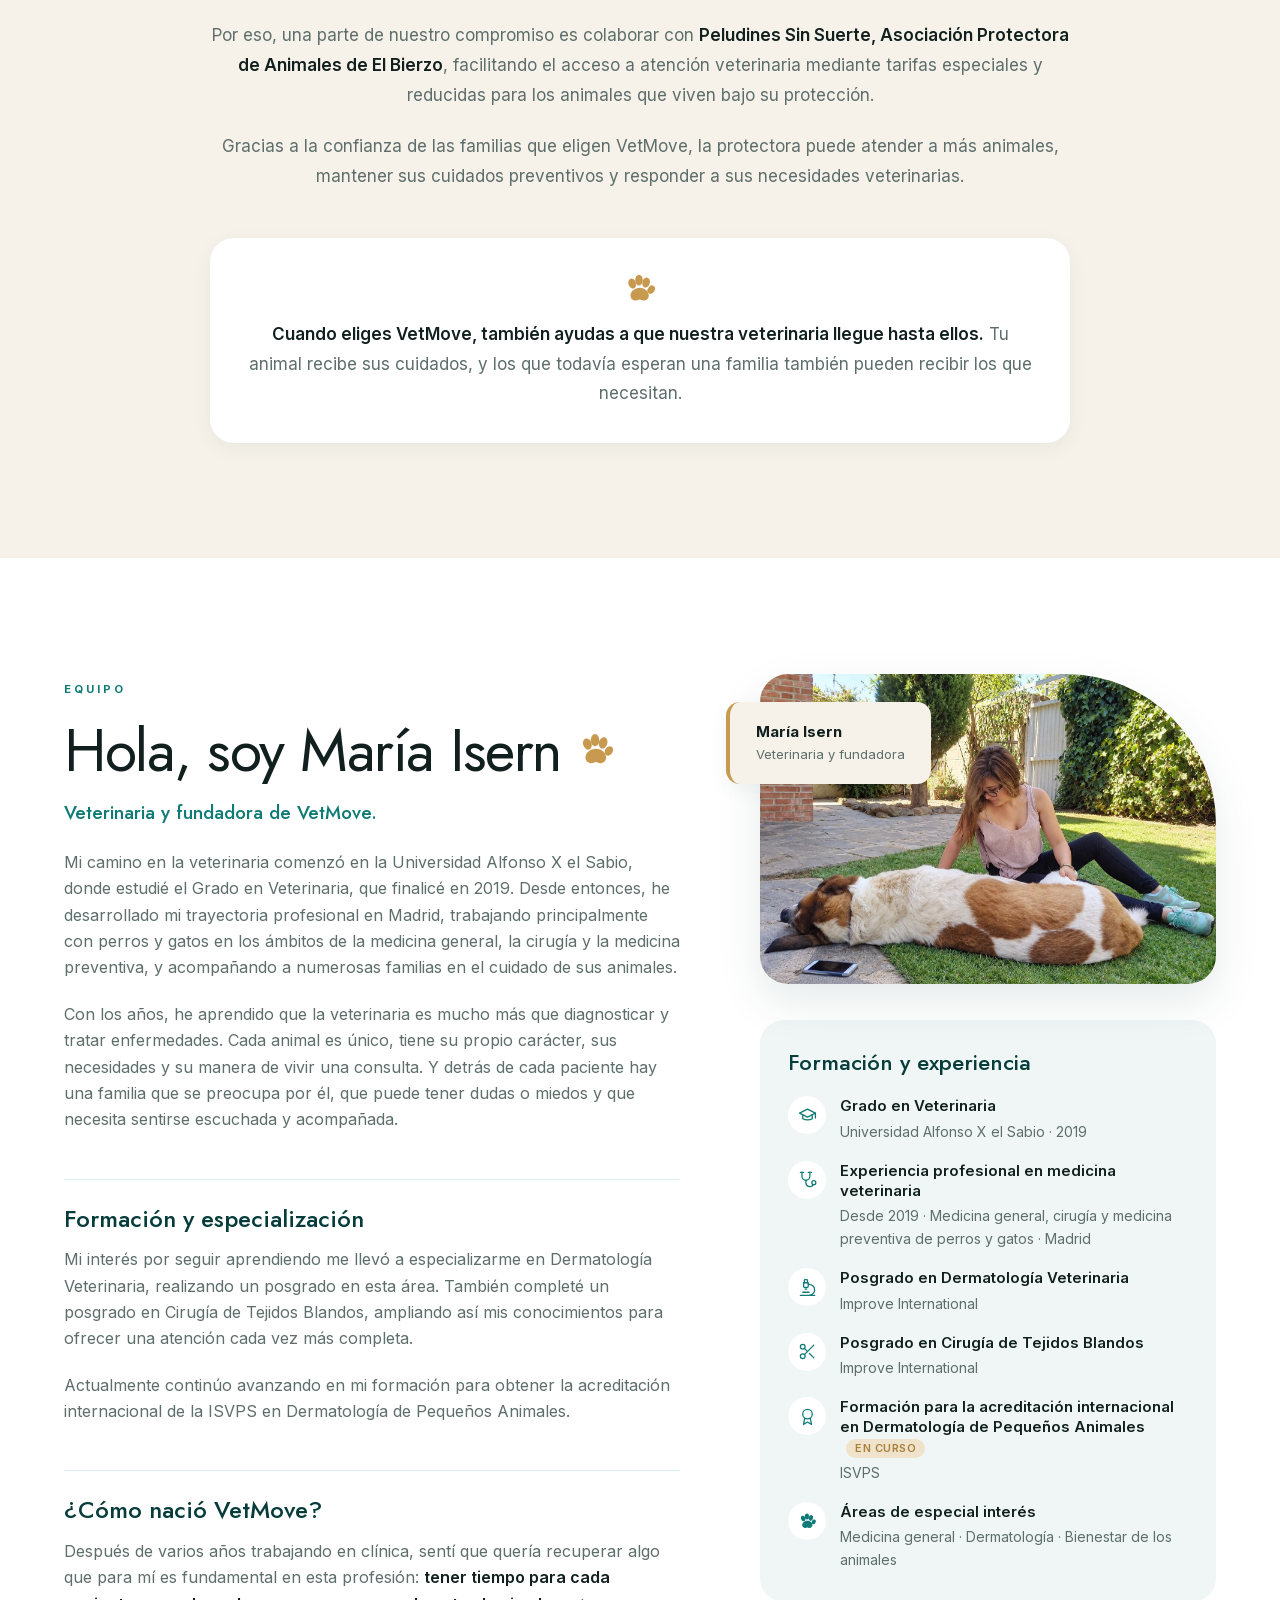
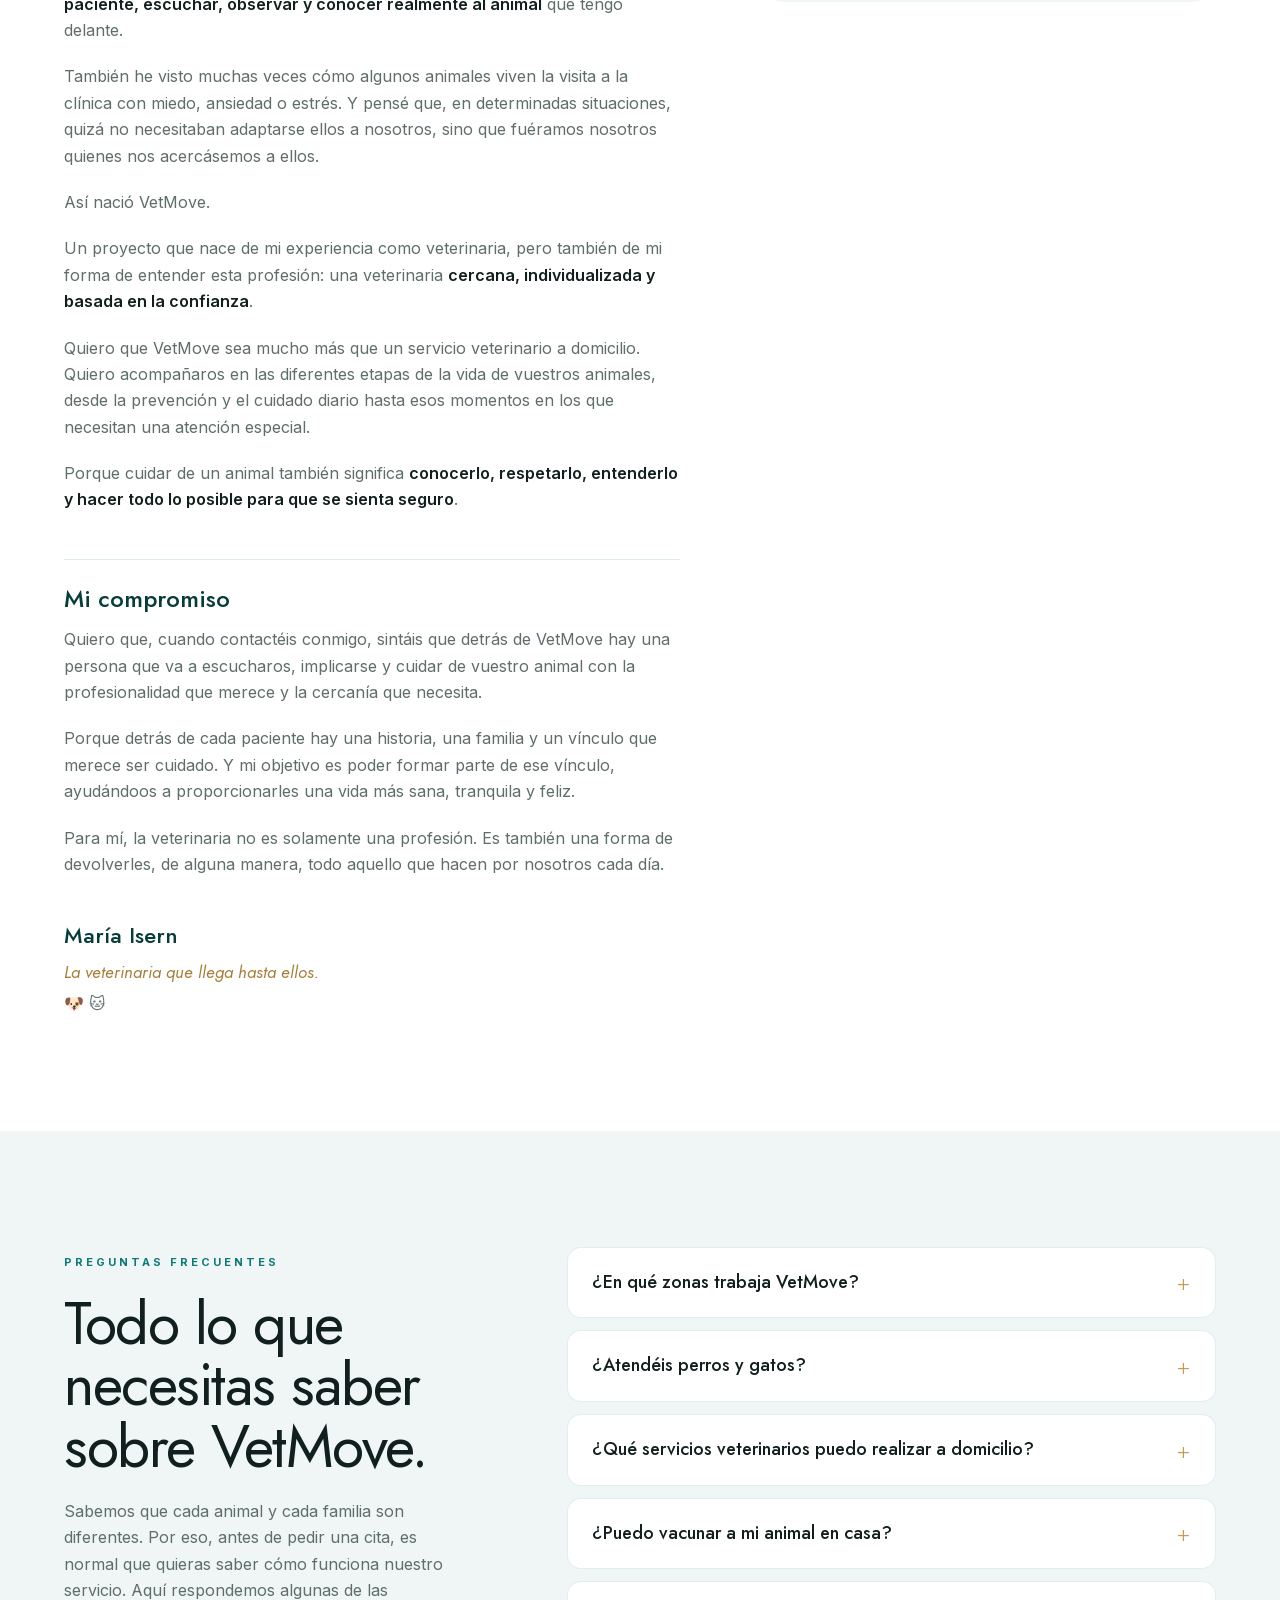
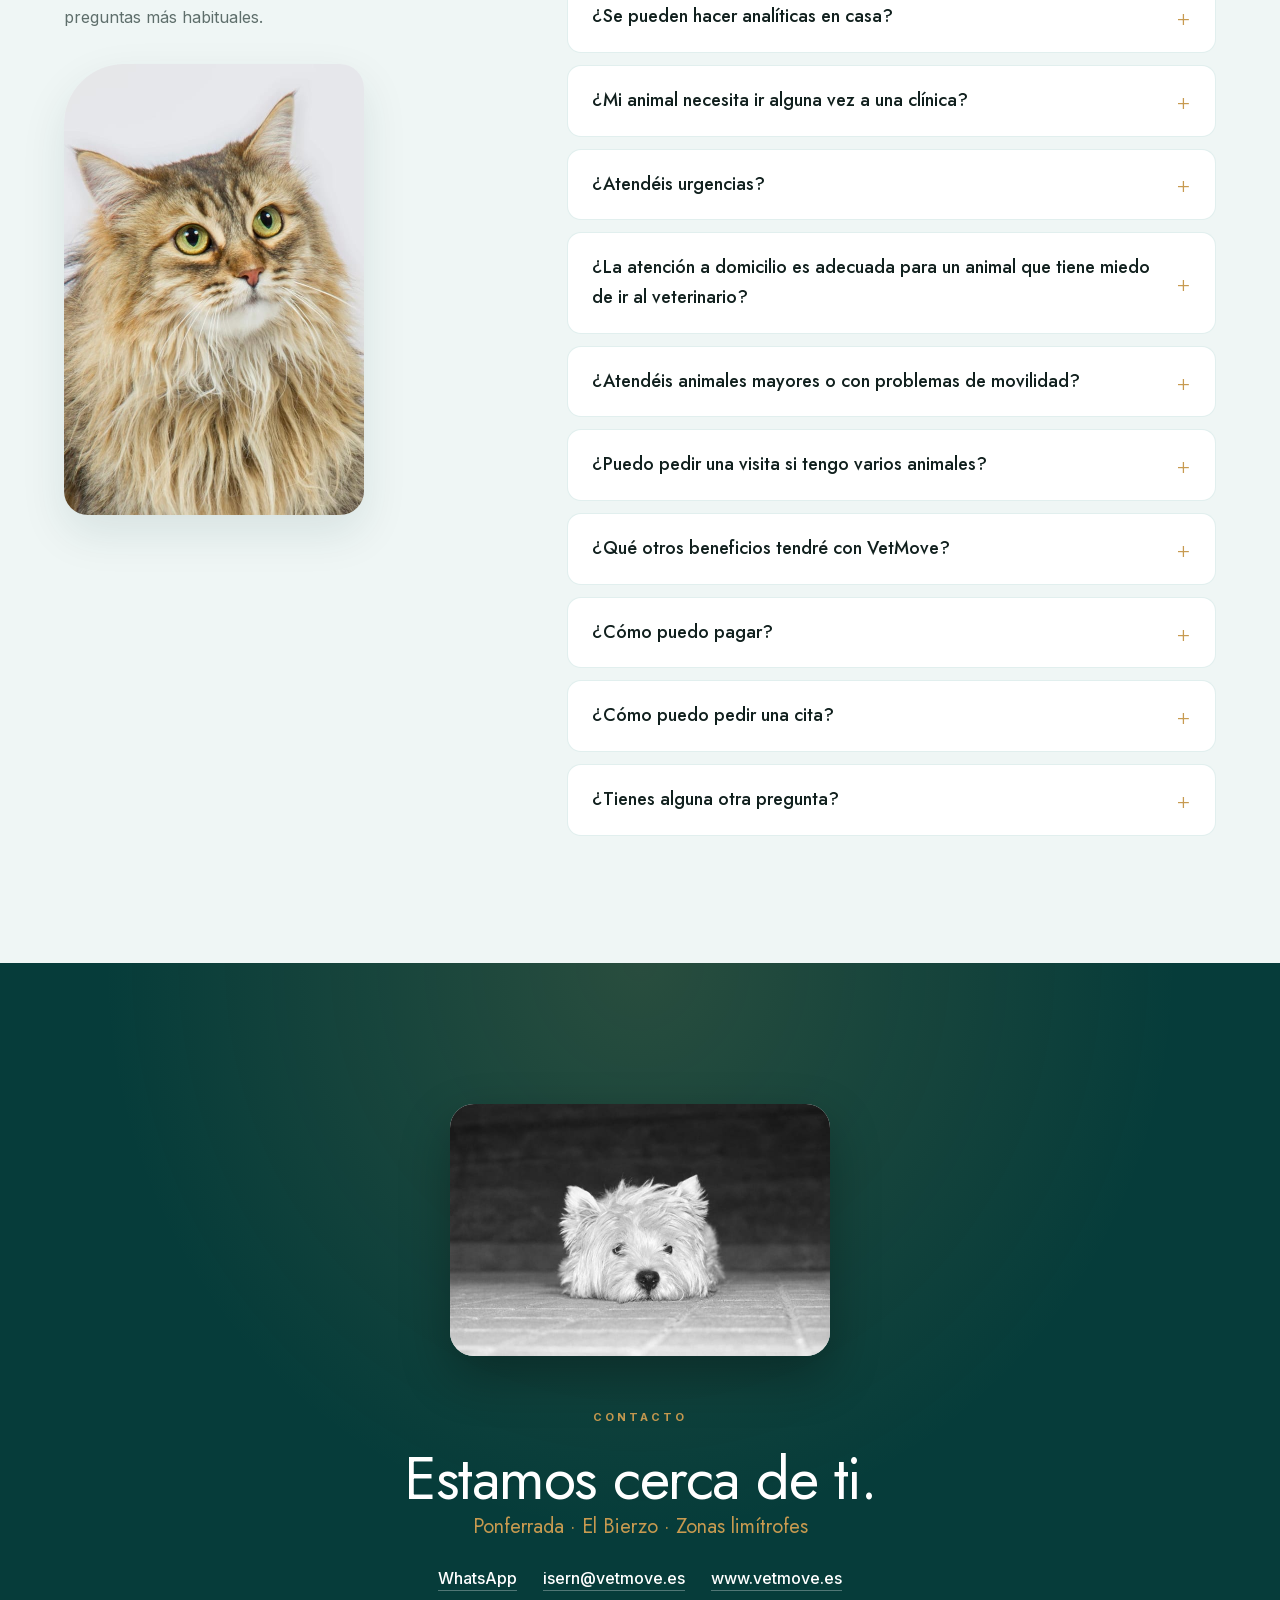
==== commit b93da38d: "Anadir la seccion de compromiso con los animales Nueva seccion sobre la colaboracion con Peludines S" ====
--- a/index.html
+++ b/index.html
@@ -24,7 +24,7 @@
     <meta property="og:image" content="https://vetmove.es/img/mascotas-fundadora.jpg">
     <meta name="twitter:card" content="summary_large_image">
 
-    <link rel="icon" href="img/logo-vetmove-emblema.png" type="image/png">    <link rel="stylesheet" href="css/style.css?v=80">
+    <link rel="icon" href="img/logo-vetmove-emblema.png" type="image/png">    <link rel="stylesheet" href="css/style.css?v=81">
 </head>
 
 <body>
@@ -1115,6 +1115,69 @@
             </div>
 
         </section>
+
+        <!-- ==================== COMPROMISO CON LOS ANIMALES ==================== -->
+        <section class="compromiso section">
+
+            <div class="container">
+
+                <div class="compromiso-content reveal">
+
+                    <span class="eyebrow dark">
+                        Compromiso con los animales
+                    </span>
+
+                    <h2>
+                        Tu confianza también ayuda
+                        <span>a cuidar de otros.</span>
+                    </h2>
+
+                    <p>
+                        En VetMove creemos que la veterinaria puede ir un poco más allá
+                        de la atención individual.
+                    </p>
+
+                    <p>
+                        Por eso, una parte de nuestro compromiso es colaborar con
+                        <strong>Peludines Sin Suerte, Asociación Protectora de Animales
+                        de El Bierzo</strong>, facilitando el acceso a atención
+                        veterinaria mediante tarifas especiales y reducidas para los
+                        animales que viven bajo su protección.
+                    </p>
+
+                    <p>
+                        Gracias a la confianza de las familias que eligen VetMove, la
+                        protectora puede atender a más animales, mantener sus cuidados
+                        preventivos y responder a sus necesidades veterinarias.
+                    </p>
+
+                    <div class="compromiso-cierre">
+
+                        <span class="compromiso-paw" aria-hidden="true">
+                            <svg viewBox="0 0 100 100">
+                                <ellipse cx="27" cy="34" rx="11" ry="15" transform="rotate(-18 27 34)" />
+                                <ellipse cx="47" cy="24" rx="11" ry="16" />
+                                <ellipse cx="68" cy="31" rx="11" ry="15" transform="rotate(16 68 31)" />
+                                <ellipse cx="83" cy="52" rx="10" ry="13" transform="rotate(34 83 52)" />
+                                <path d="M50 46c14 0 26 11 26 23 0 9-7 15-16 15-5 0-7-3-11-3s-6 3-11 3c-9 0-16-6-16-15 0-12 12-23 28-23z" />
+                            </svg>
+                        </span>
+
+                        <p>
+                            <strong>Cuando eliges VetMove, también ayudas a que nuestra
+                            veterinaria llegue hasta ellos.</strong>
+                            Tu animal recibe sus cuidados, y los que todavía esperan una
+                            familia también pueden recibir los que necesitan.
+                        </p>
+
+                    </div>
+
+                </div>
+
+            </div>
+
+        </section>
+
 
         <!-- ==================== SOBRE MI / EQUIPO ==================== -->
         <section class="about section" id="sobre-mi">
@@ -1847,7 +1910,7 @@
     }
     </script>
 
-    <script src="js/script.js?v=80"></script>
+    <script src="js/script.js?v=81"></script>
 
 </body>
 
--- a/css/style.css
+++ b/css/style.css
@@ -3659,3 +3659,86 @@
    centrado debajo del texto. */
 
 
+
+
+/* =========================================================
+   45. COMPROMISO CON LOS ANIMALES
+
+   Va entre el bloque de seguimiento, que es verde oscuro, y
+   "Sobre mí", que es blanco. El crema la separa de los dos sin
+   romper la sucesión de colores de la página.
+========================================================= */
+
+.compromiso {
+    background: var(--cream);
+}
+
+.compromiso-content {
+    max-width: 860px;
+    margin: 0 auto;
+    text-align: center;
+}
+
+.compromiso h2 {
+    font-size: clamp(30px, 3.6vw, 48px);
+    line-height: 1.12;
+    letter-spacing: -1px;
+}
+
+.compromiso h2 span {
+    display: block;
+    color: var(--gold);
+    font-style: italic;
+    font-weight: 300;
+}
+
+.compromiso p {
+    margin-top: 22px;
+    color: var(--muted);
+    font-size: 17px;
+    line-height: 1.75;
+}
+
+.compromiso strong {
+    color: var(--ink);
+    font-weight: 600;
+}
+
+/* El cierre: la frase que resume por qué esto le importa a quien
+   está leyendo, con la huella de la marca encima. */
+
+.compromiso-cierre {
+    margin-top: 46px;
+    padding: 34px 38px;
+    background: var(--white);
+    border-radius: var(--radius-md);
+    box-shadow: var(--shadow-sm);
+}
+
+.compromiso-paw {
+    display: block;
+    width: 34px;
+    margin: 0 auto 14px;
+}
+
+.compromiso-paw svg {
+    width: 100%;
+    height: auto;
+    fill: var(--gold);
+}
+
+.compromiso-cierre p {
+    margin-top: 0;
+}
+
+@media (max-width: 700px) {
+
+    .compromiso-cierre {
+        margin-top: 34px;
+        padding: 26px 22px;
+    }
+
+    .compromiso p {
+        font-size: 16px;
+    }
+}
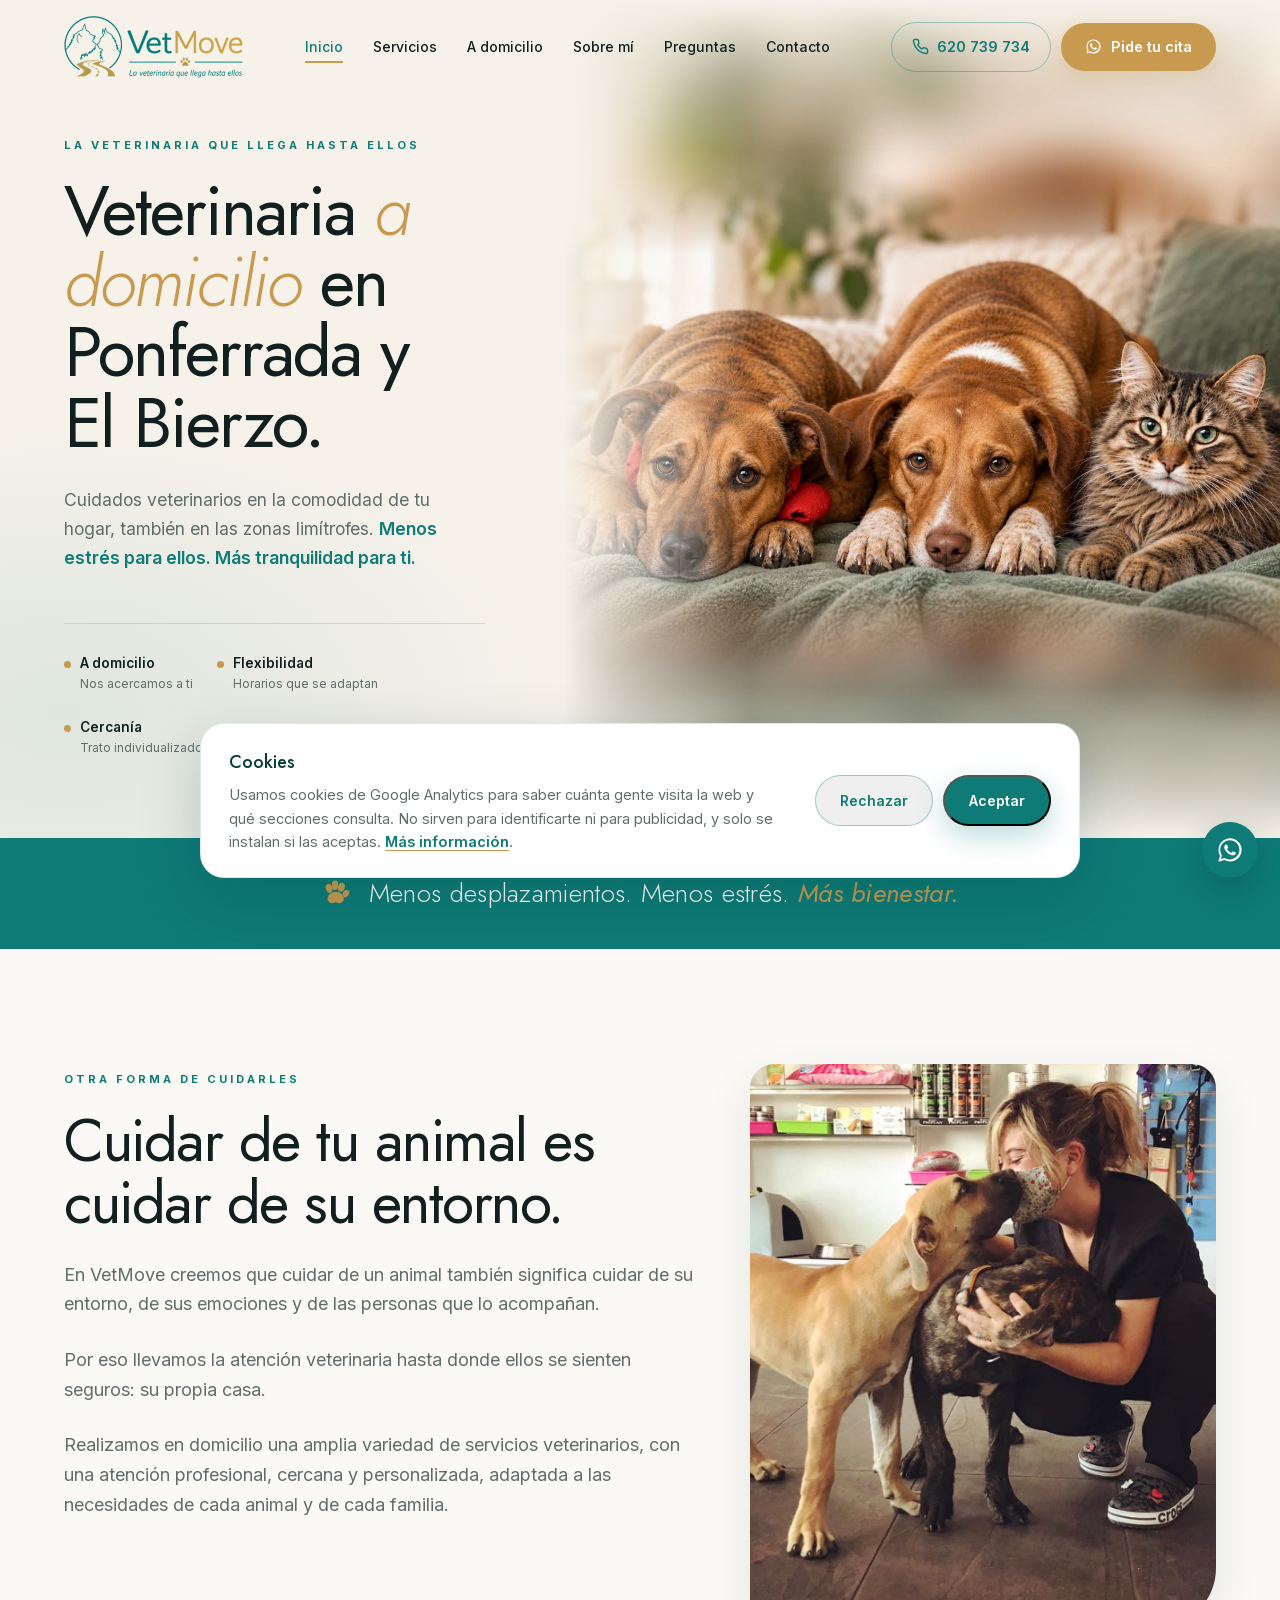
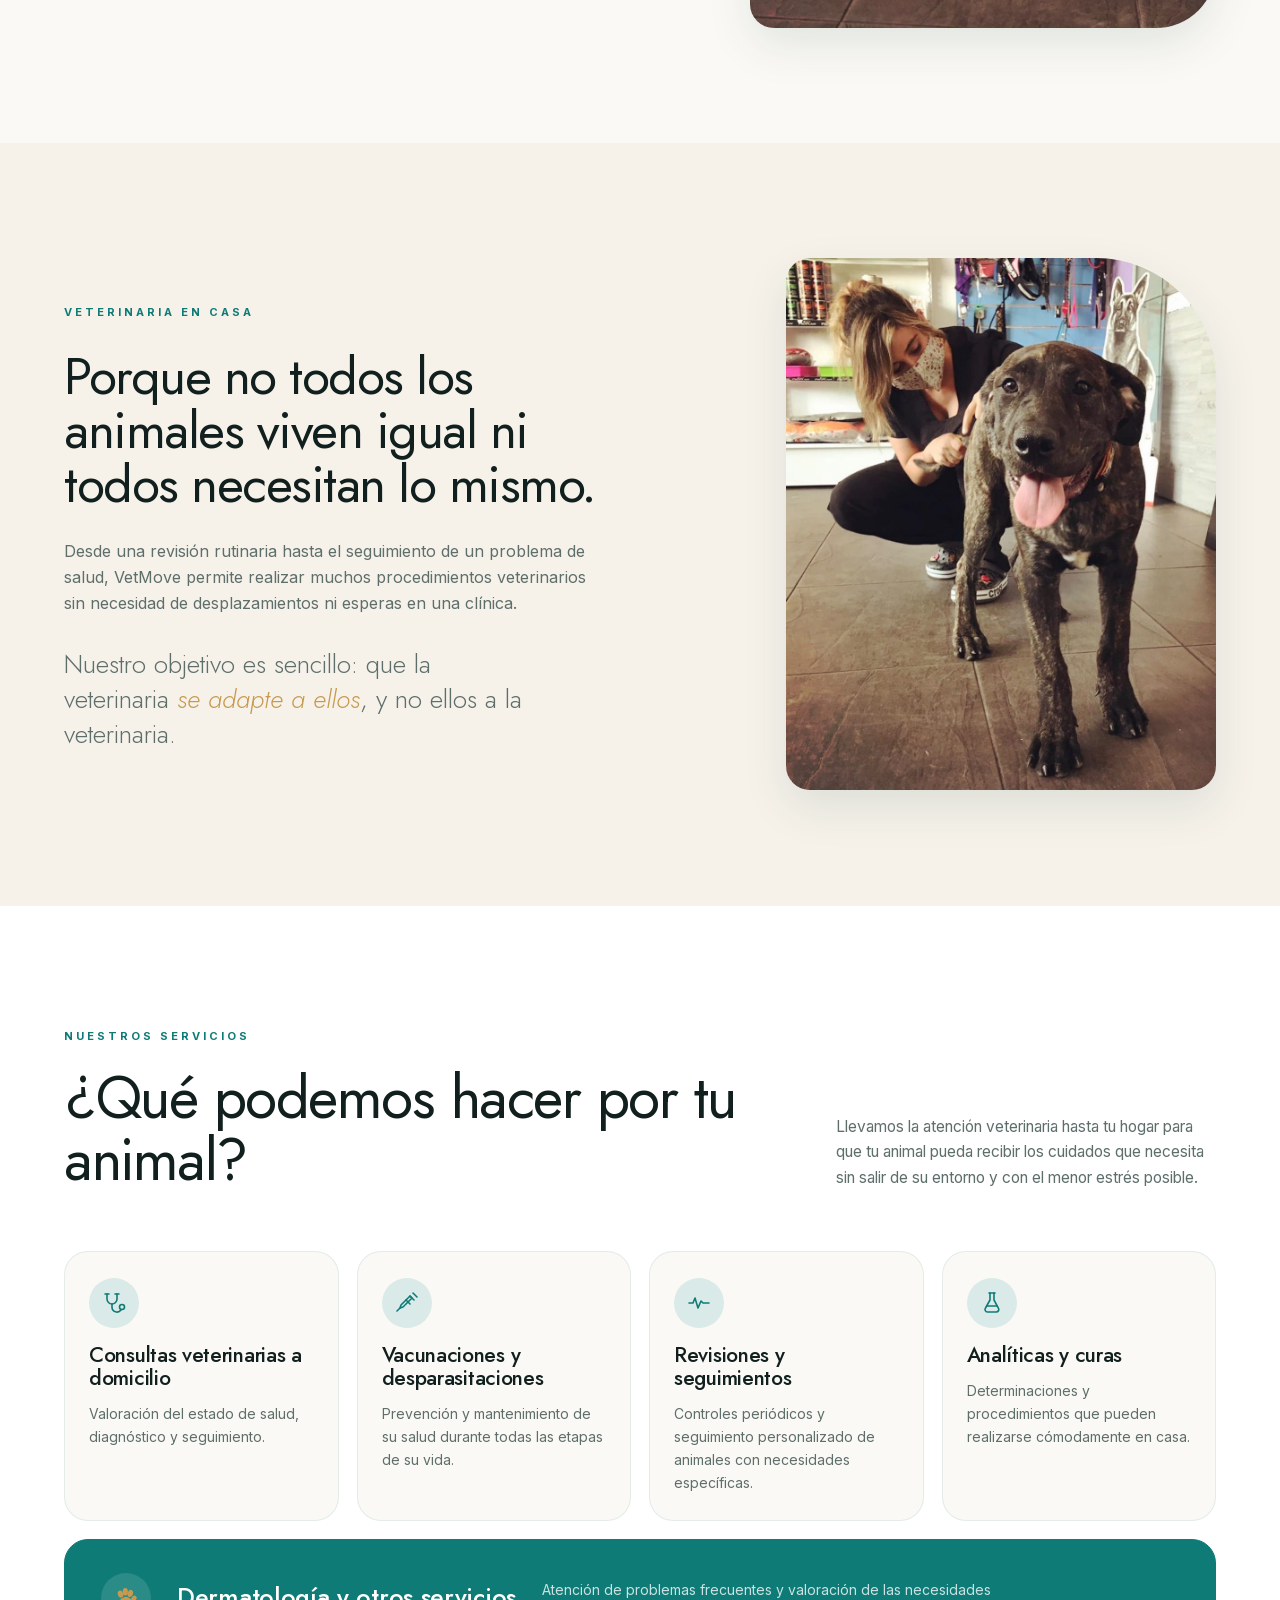
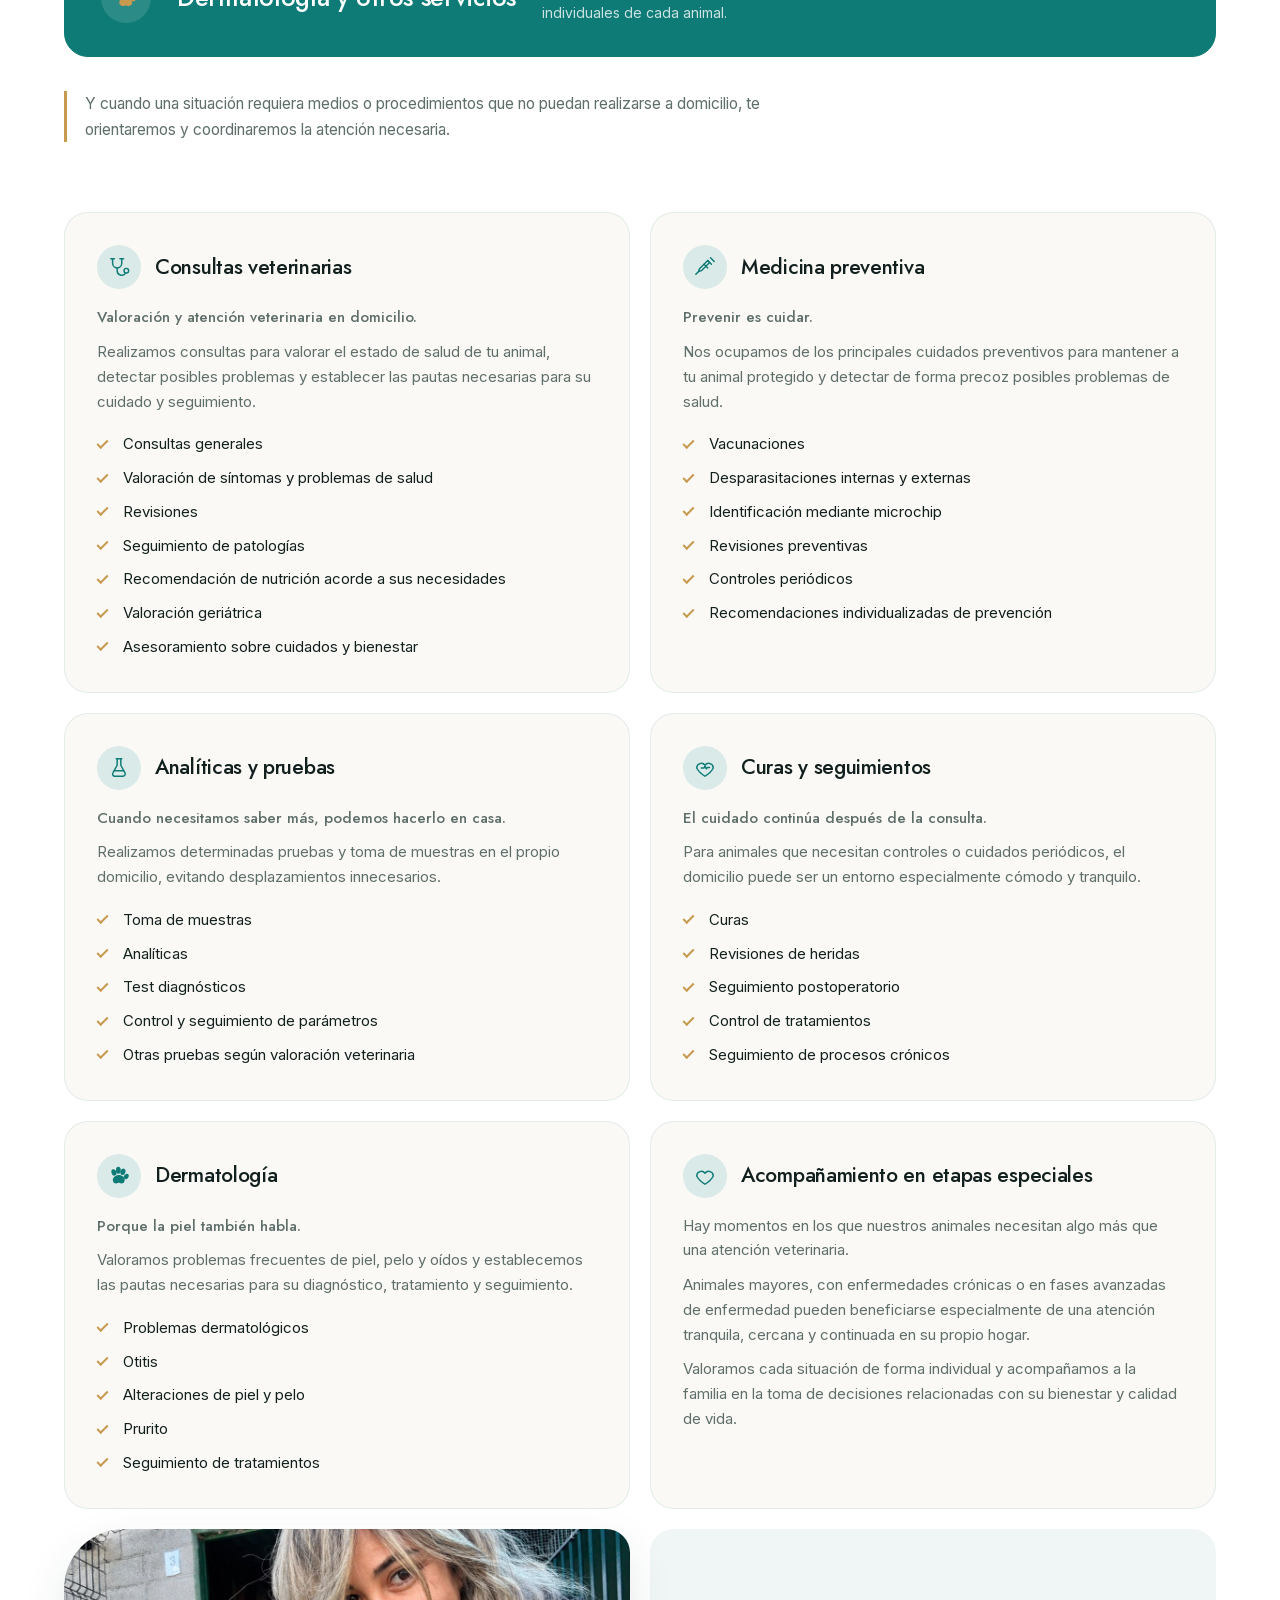
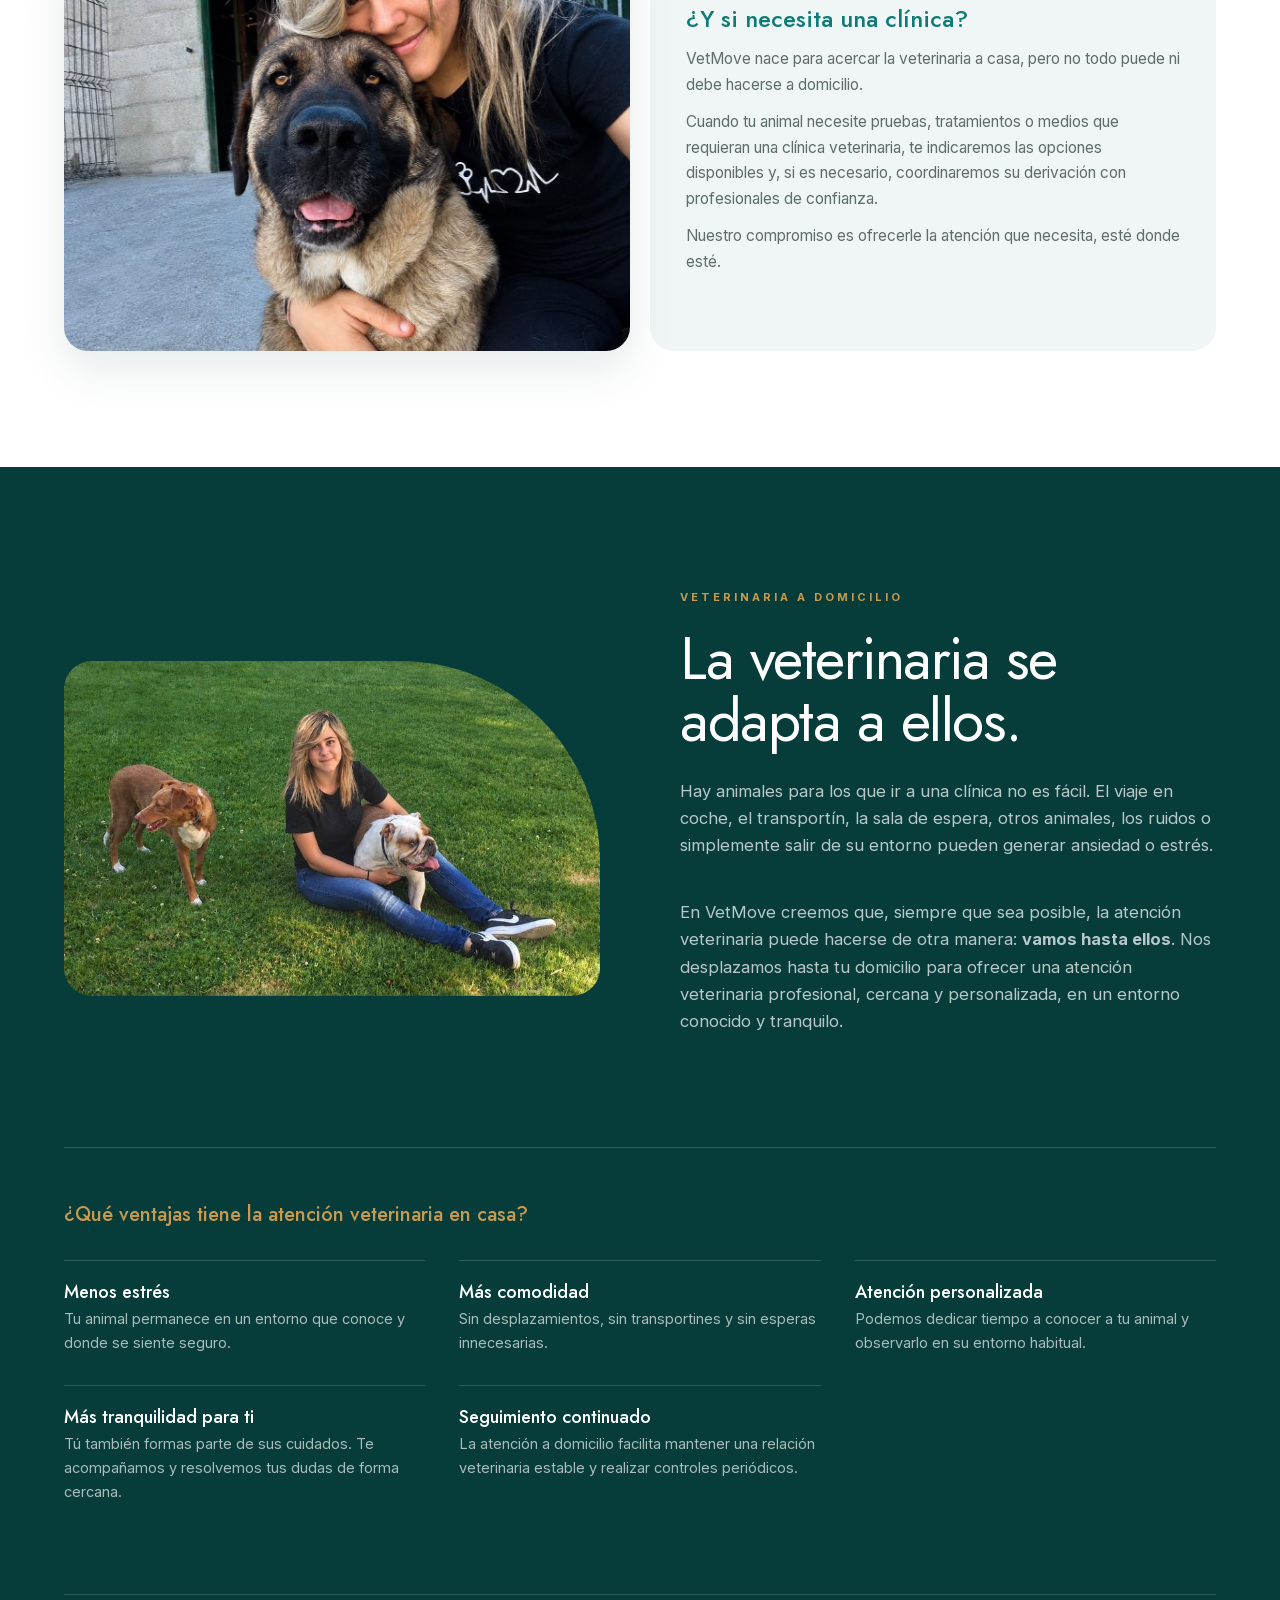
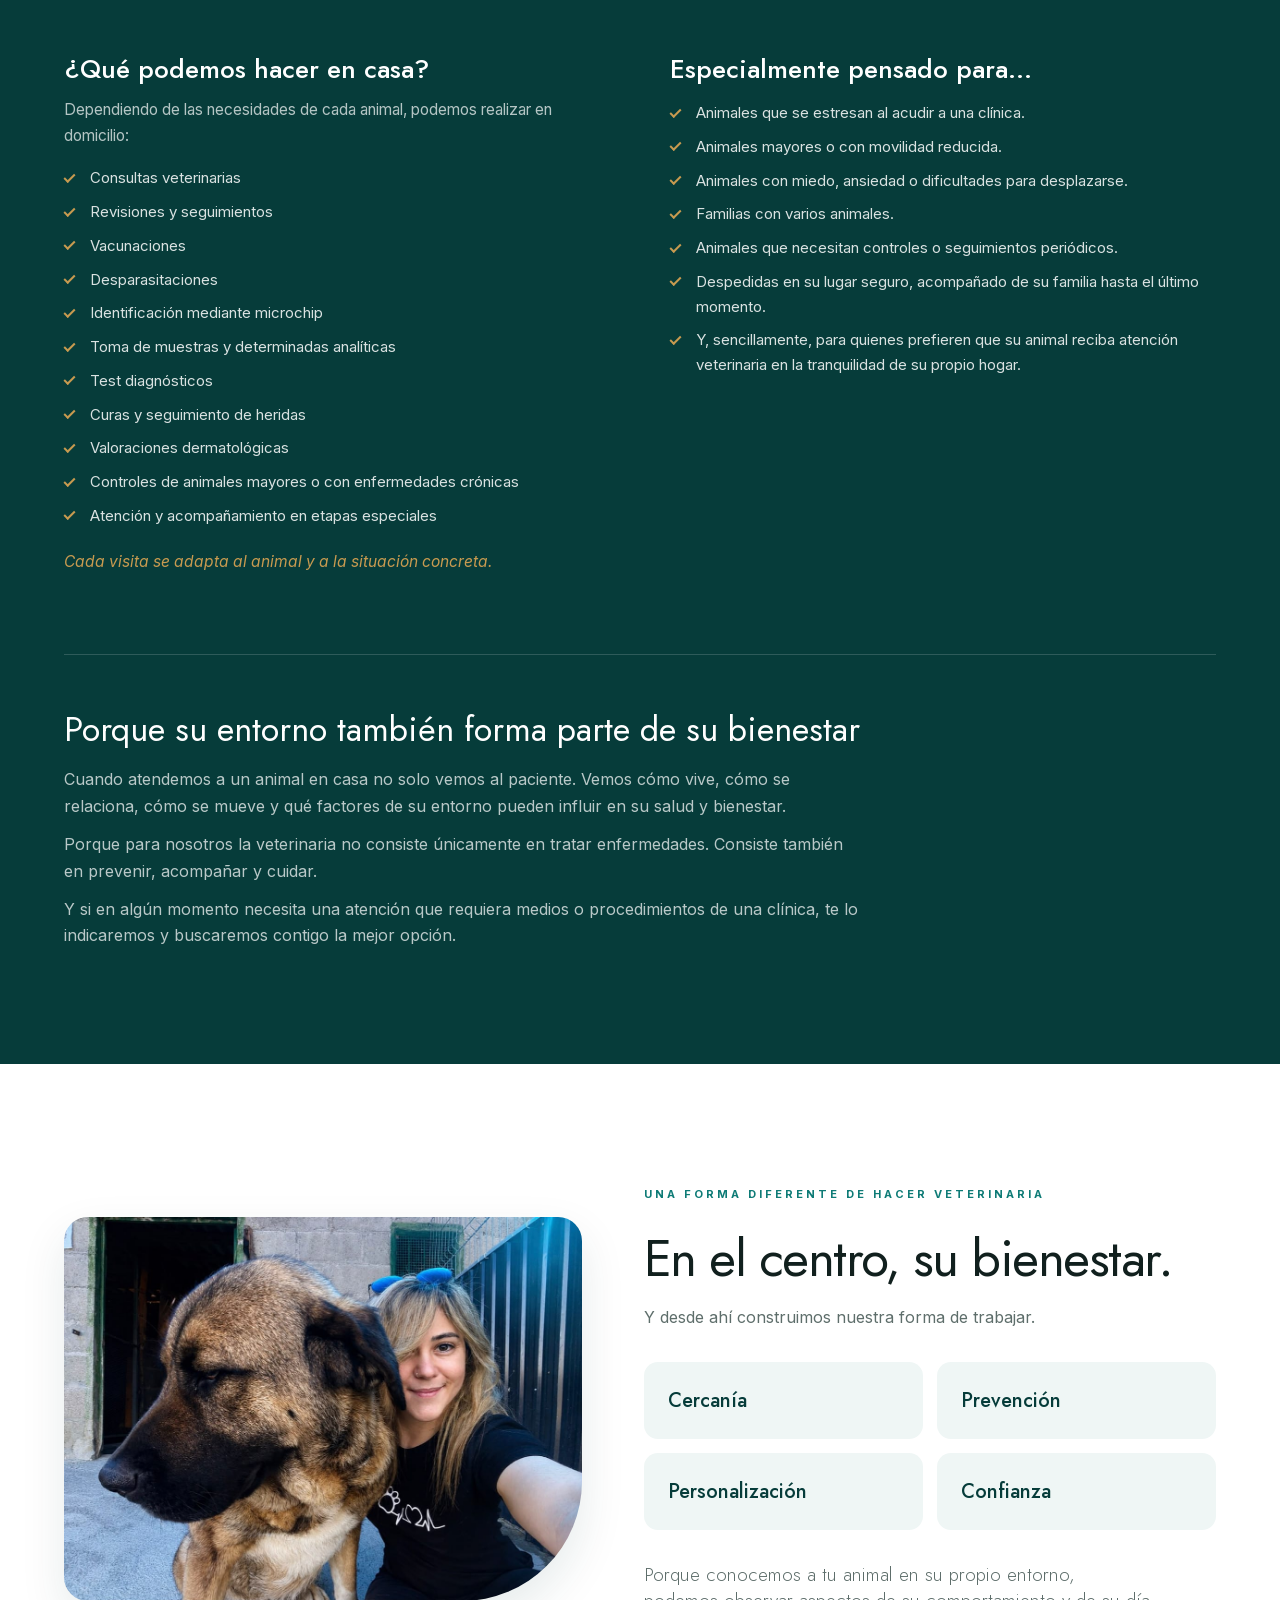
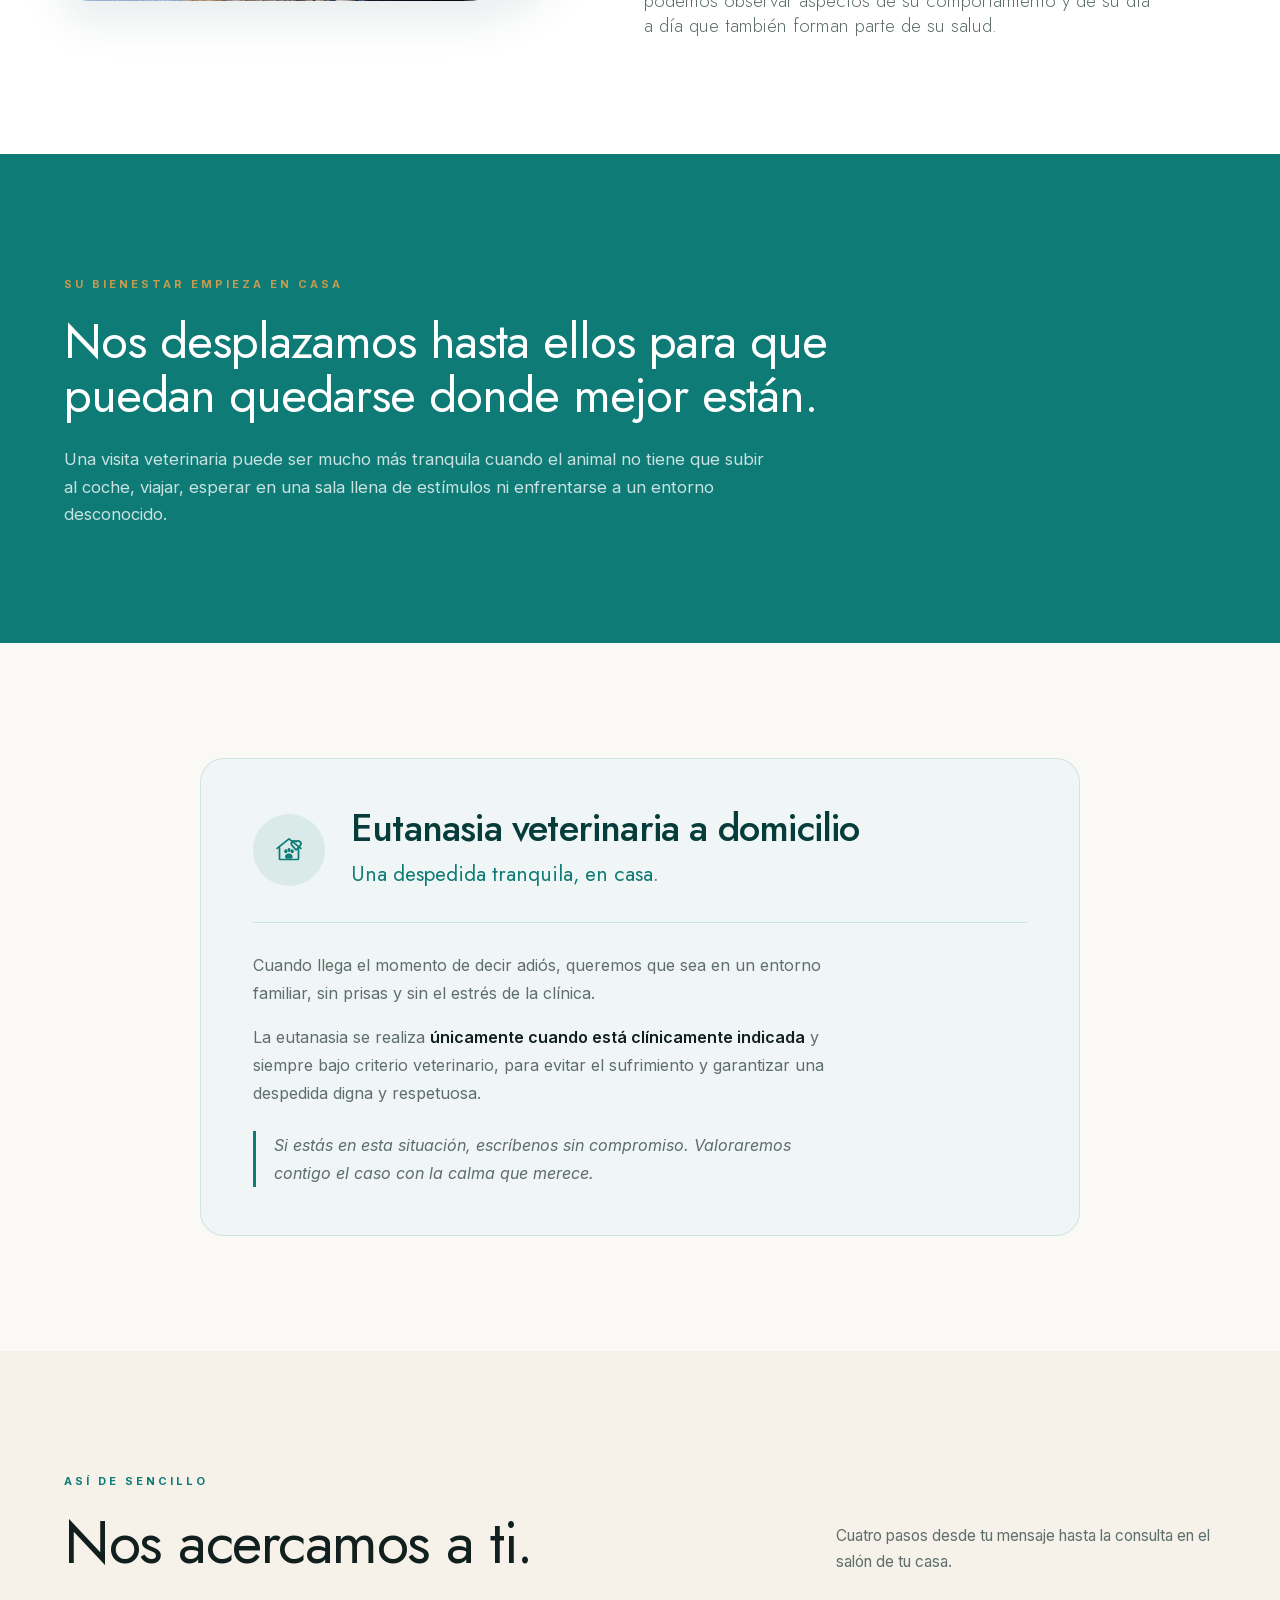
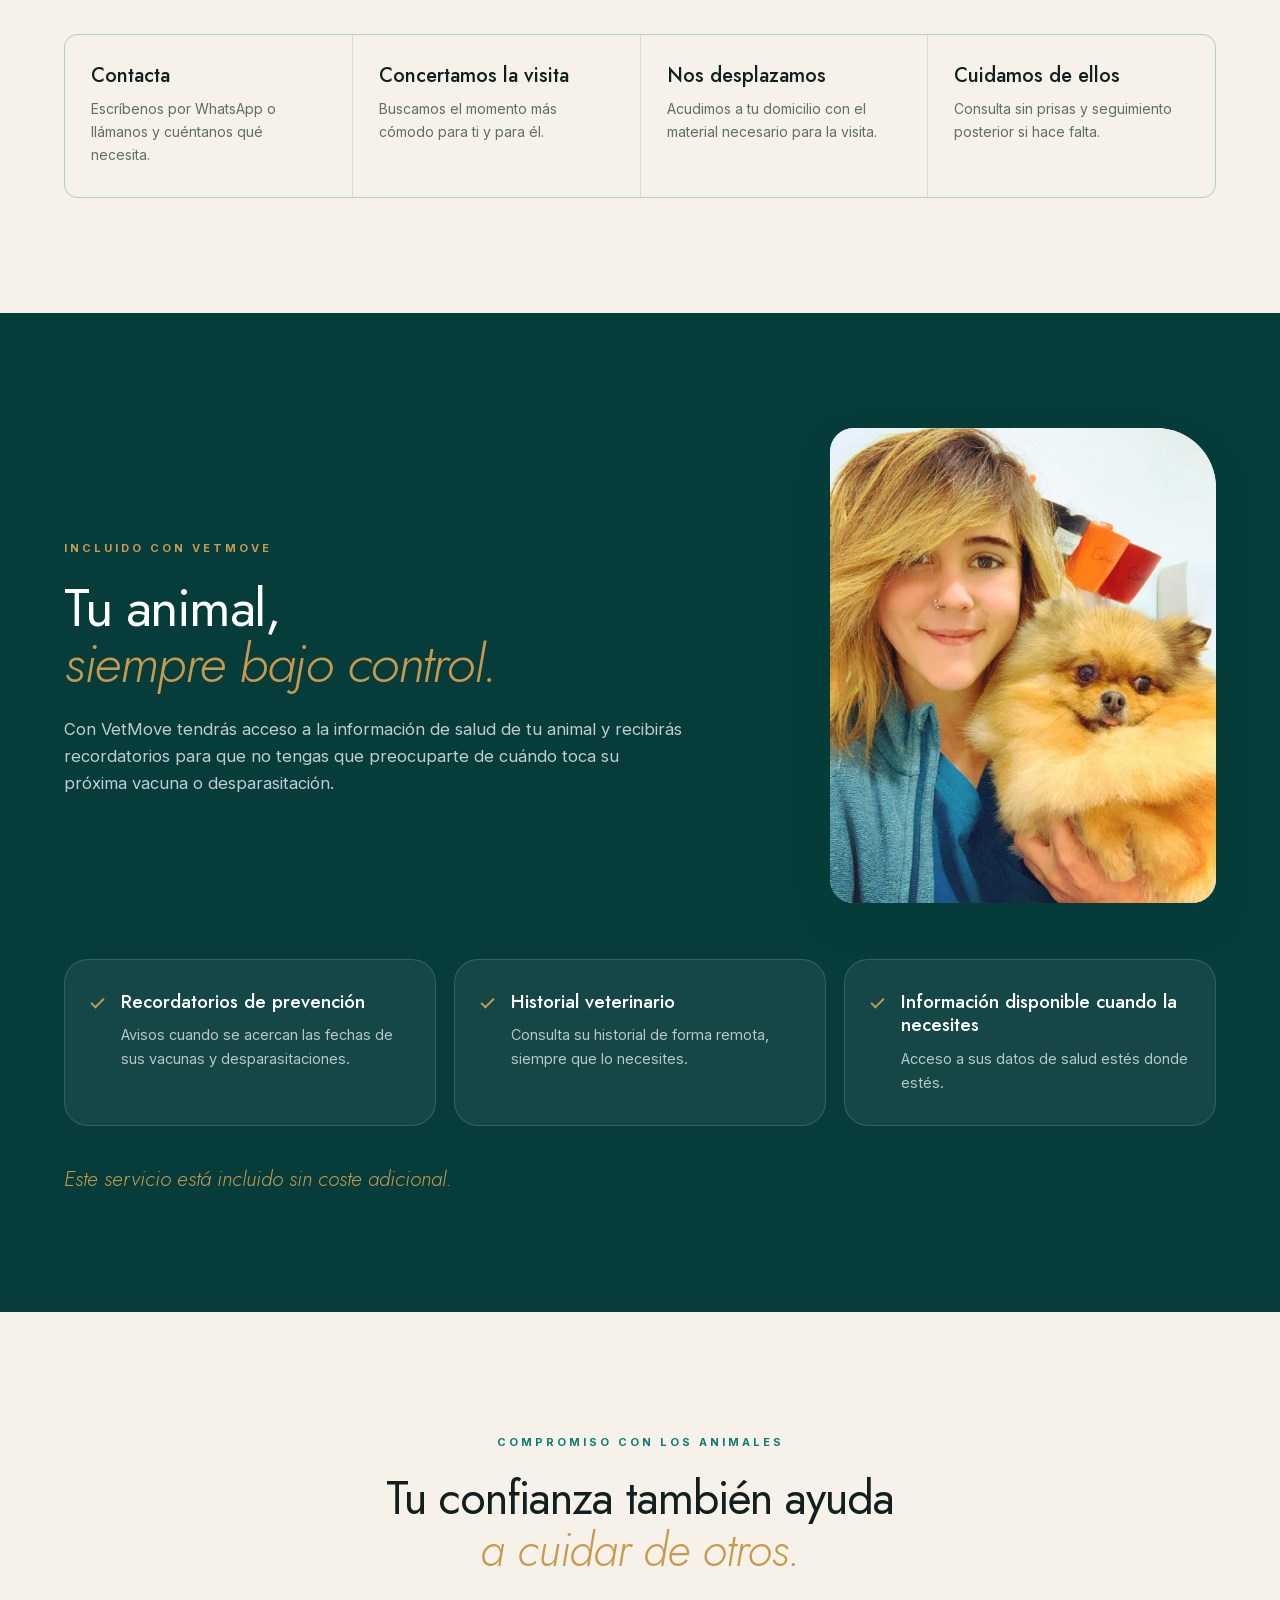
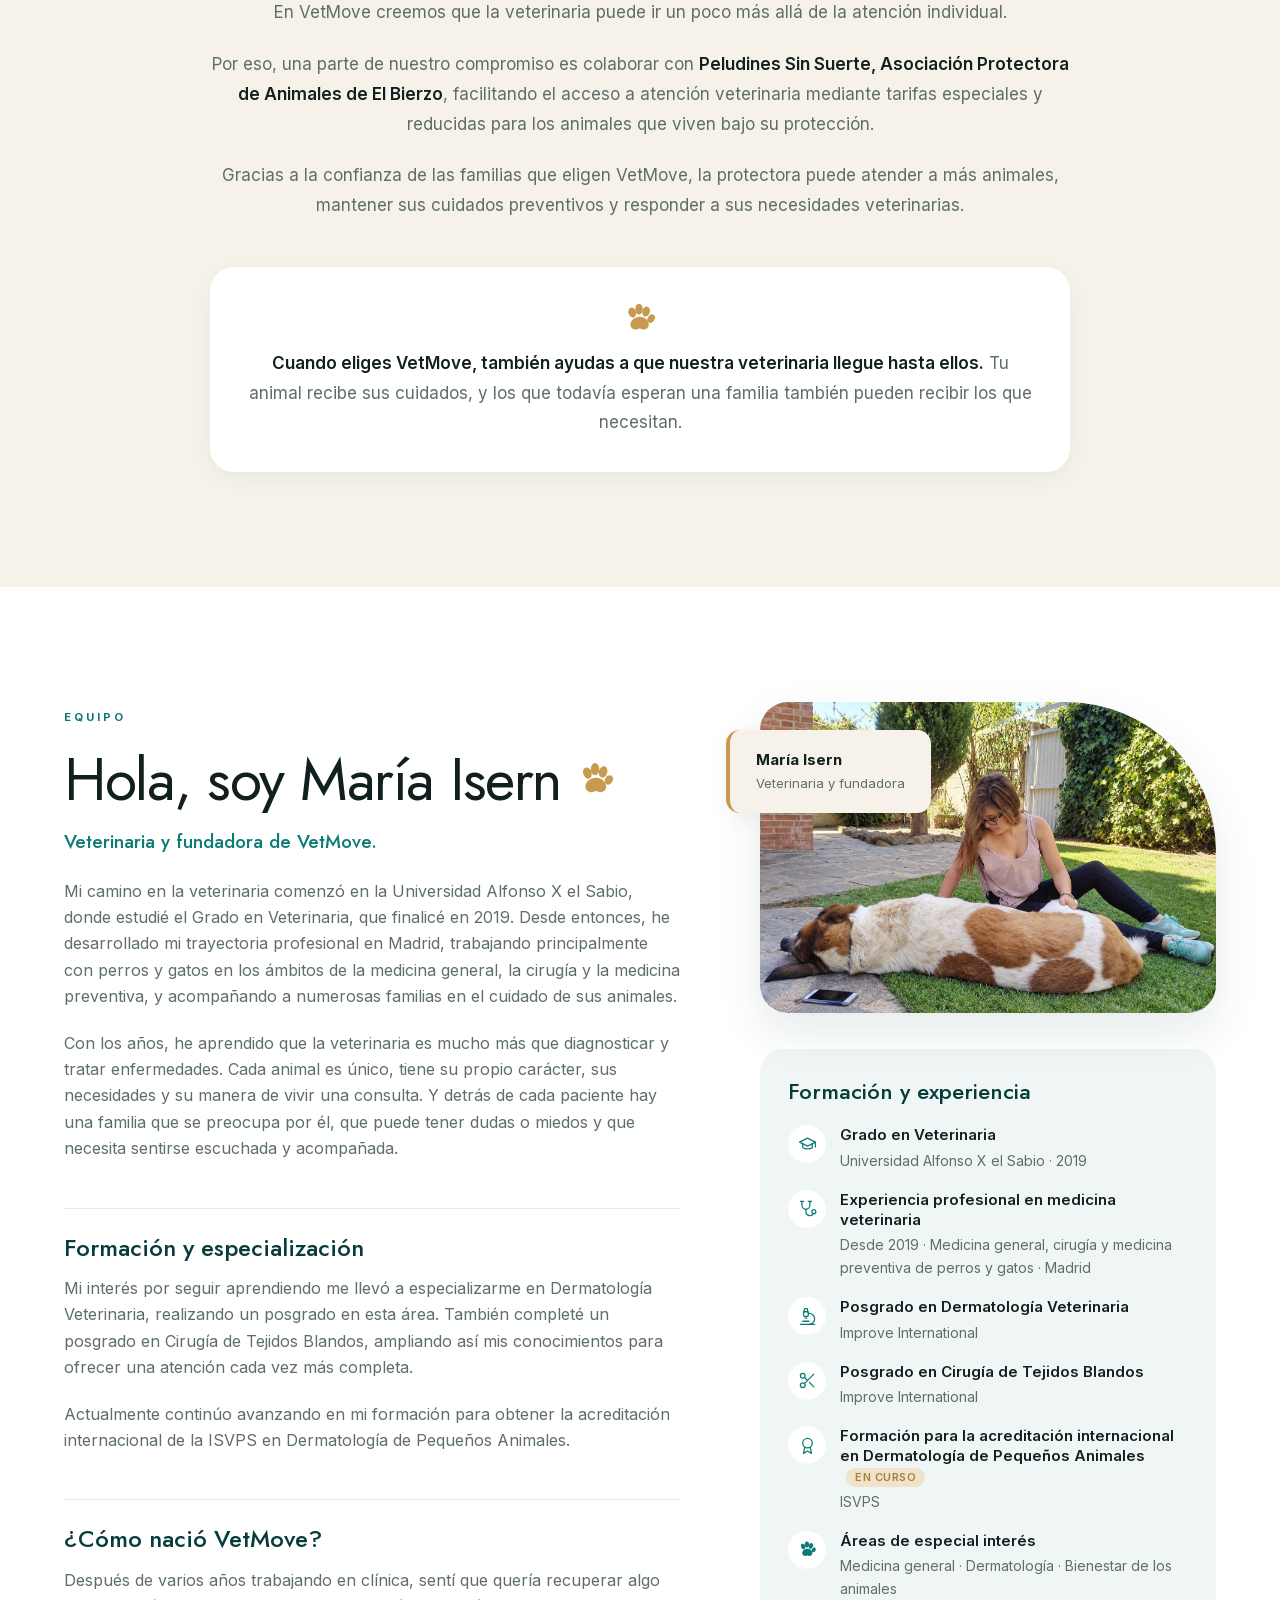
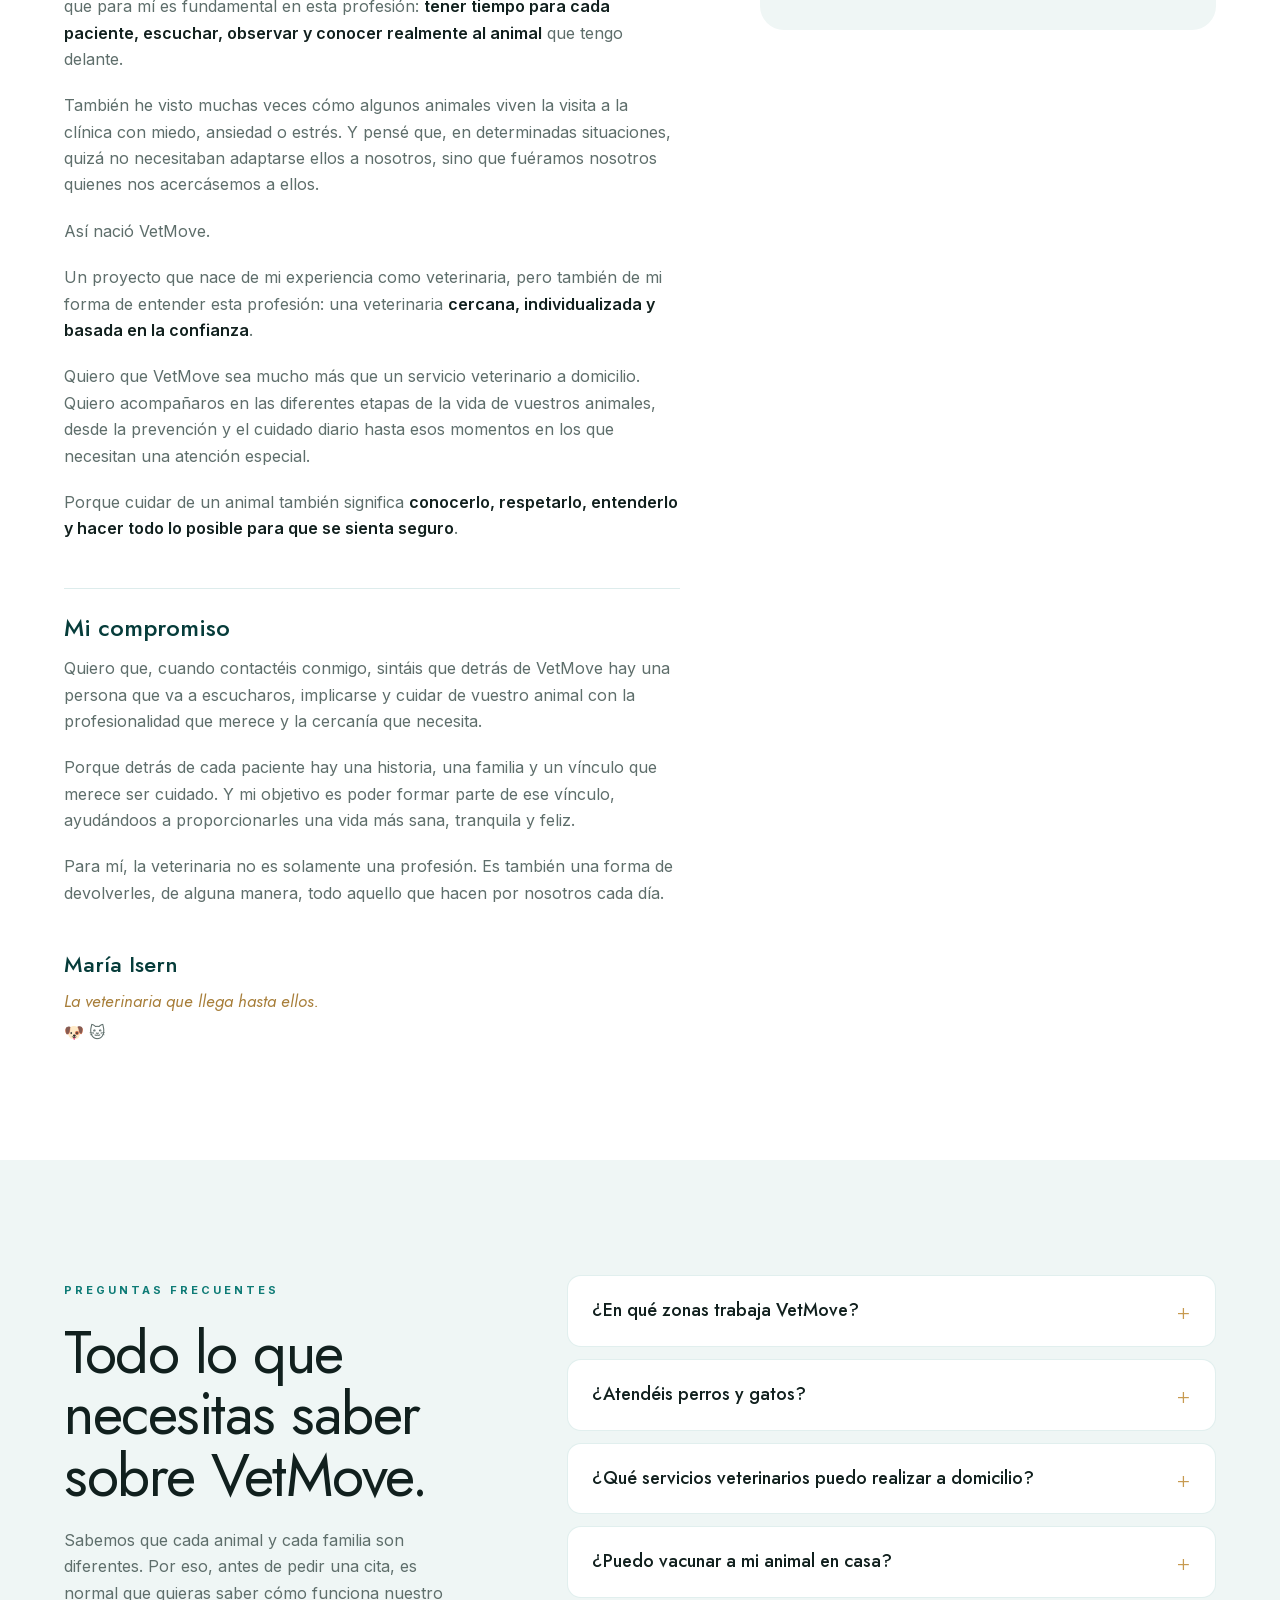
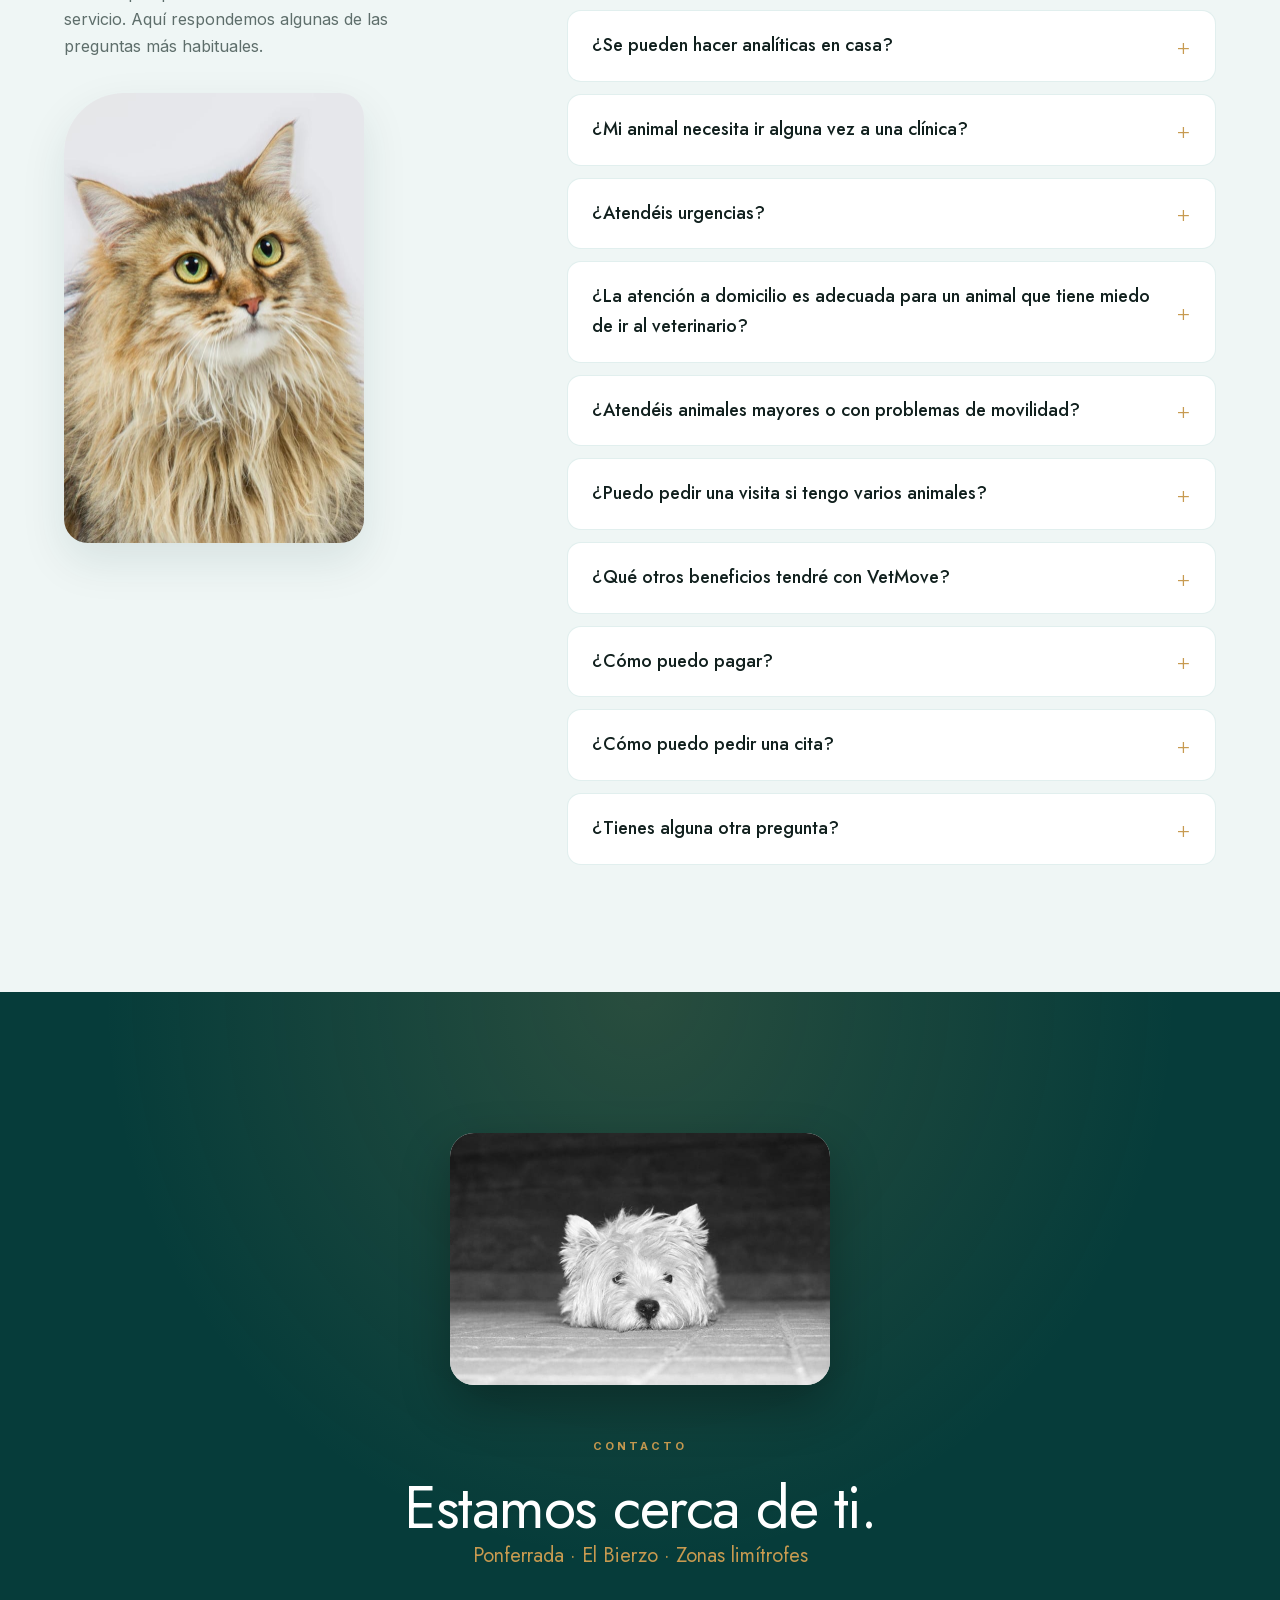
==== commit 12b777e0: "Poner Ponferrada y El Bierzo en el titular de la portada El H1 pasa a decir "Veterinaria a domicilio" ====
--- a/index.html
+++ b/index.html
@@ -96,13 +96,14 @@
                     </span>
 
                     <h1>
-                        Cuidados veterinarios
-                        <span>en la comodidad</span>
-                        de tu hogar.
+                        Veterinaria
+                        <span>a domicilio</span>
+                        en Ponferrada y El&nbsp;Bierzo.
                     </h1>
 
                     <p class="hero-text">
-                        En Ponferrada, El Bierzo y zonas limítrofes.
+                        Cuidados veterinarios en la comodidad de tu hogar,
+                        también en las zonas limítrofes.
                         <strong>Menos estrés para ellos. Más tranquilidad para ti.</strong>
                     </p>
 
